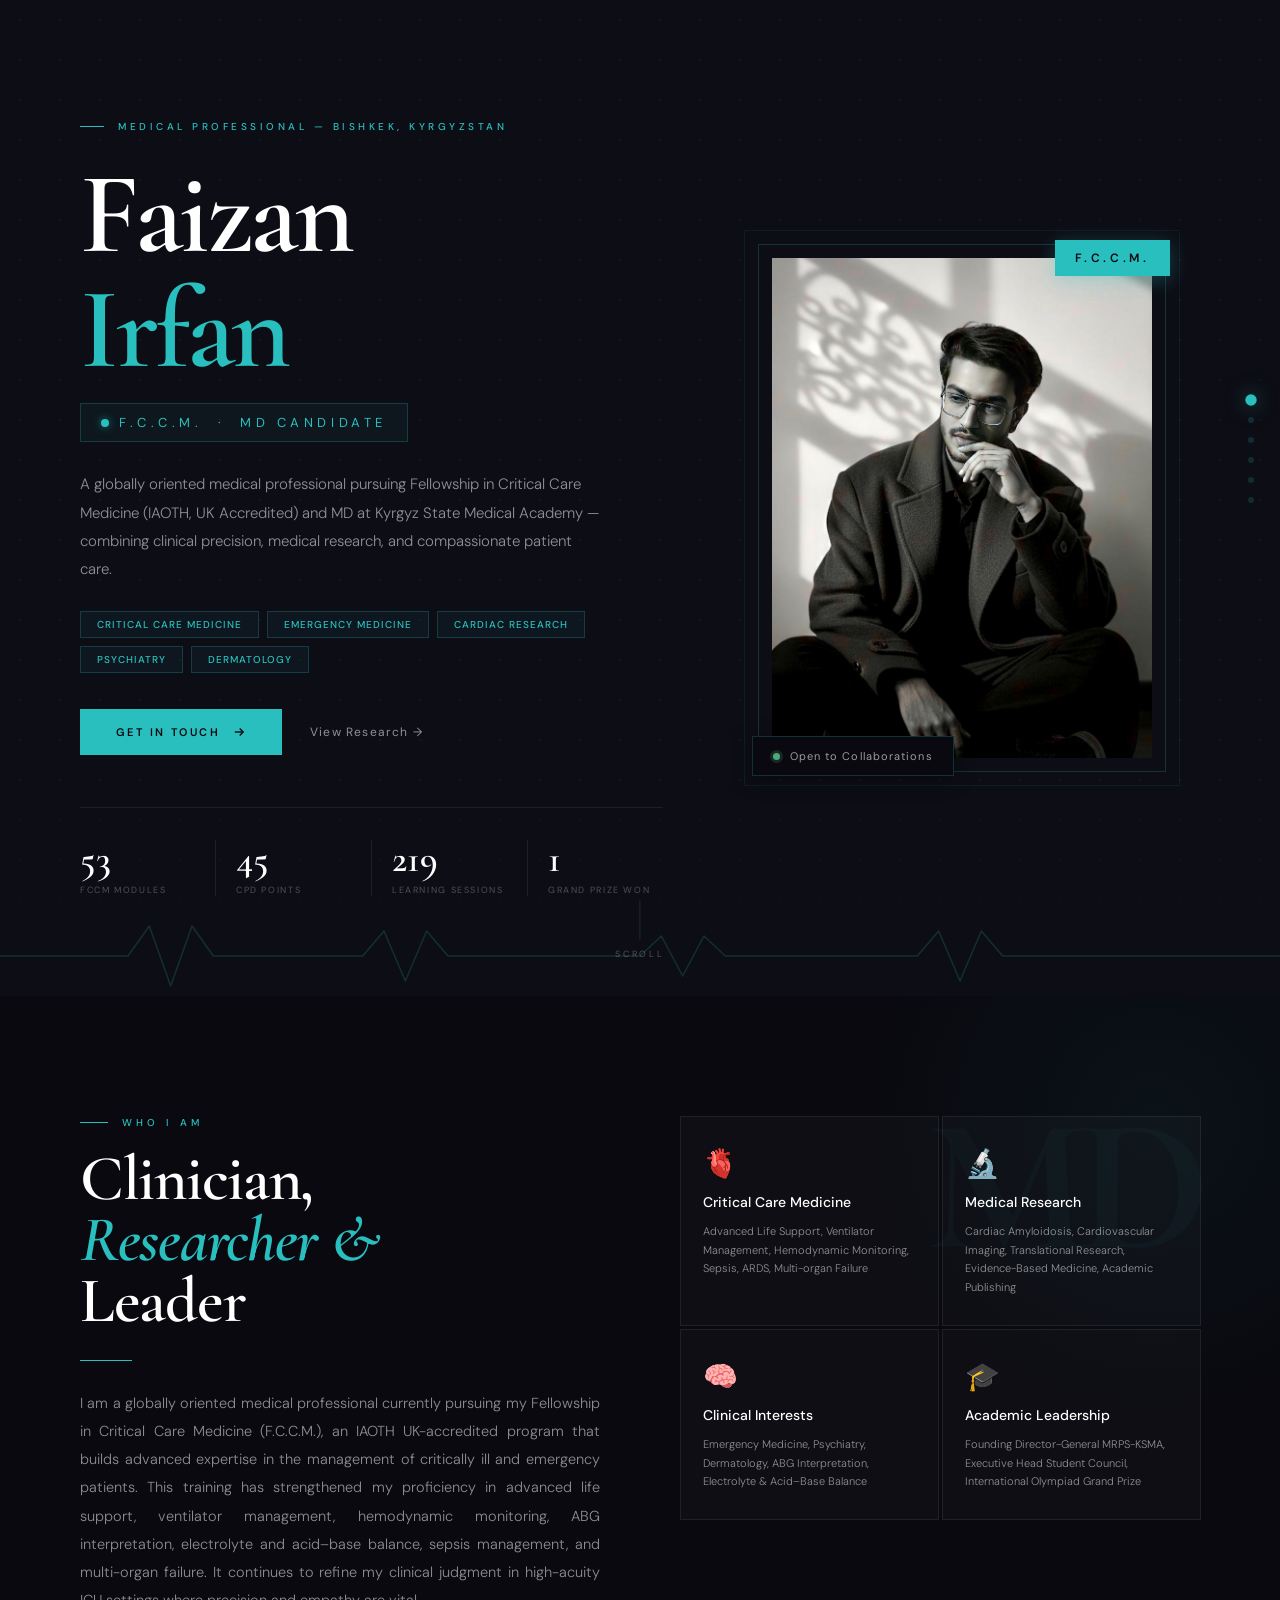
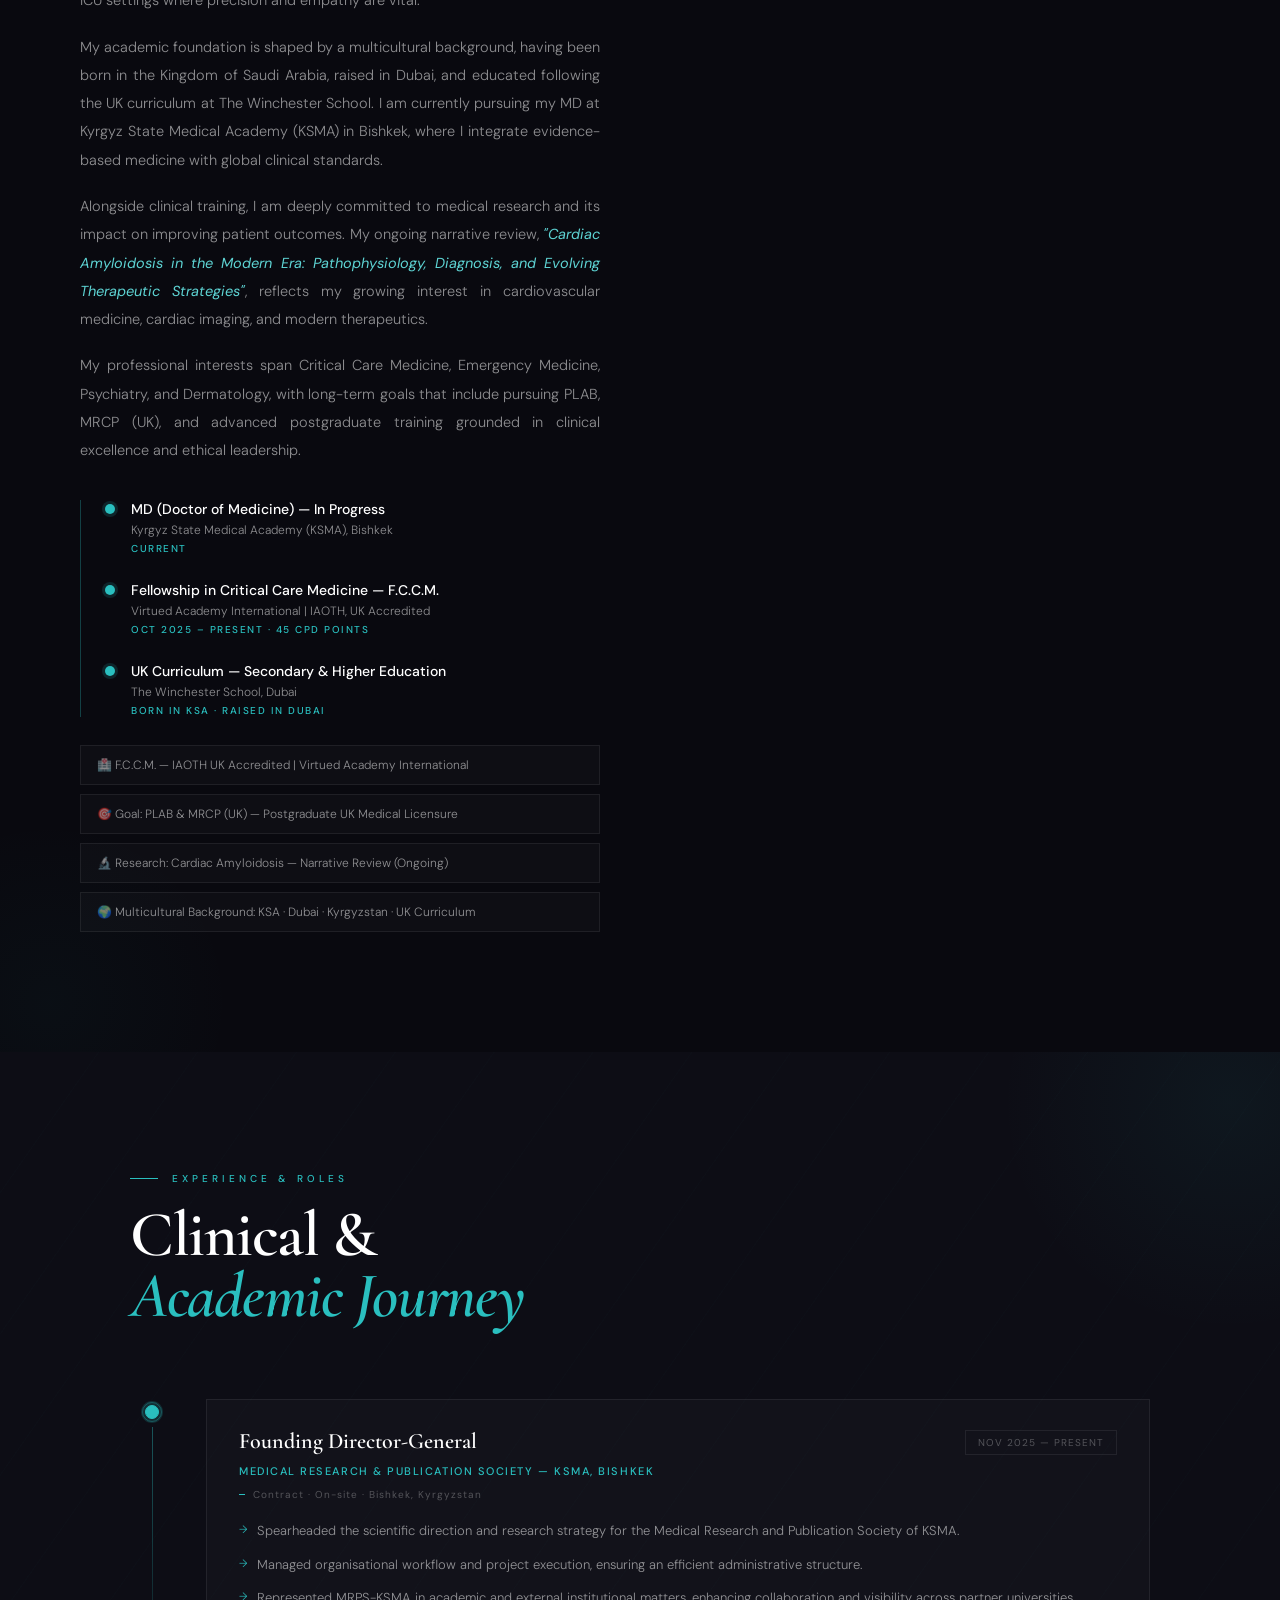
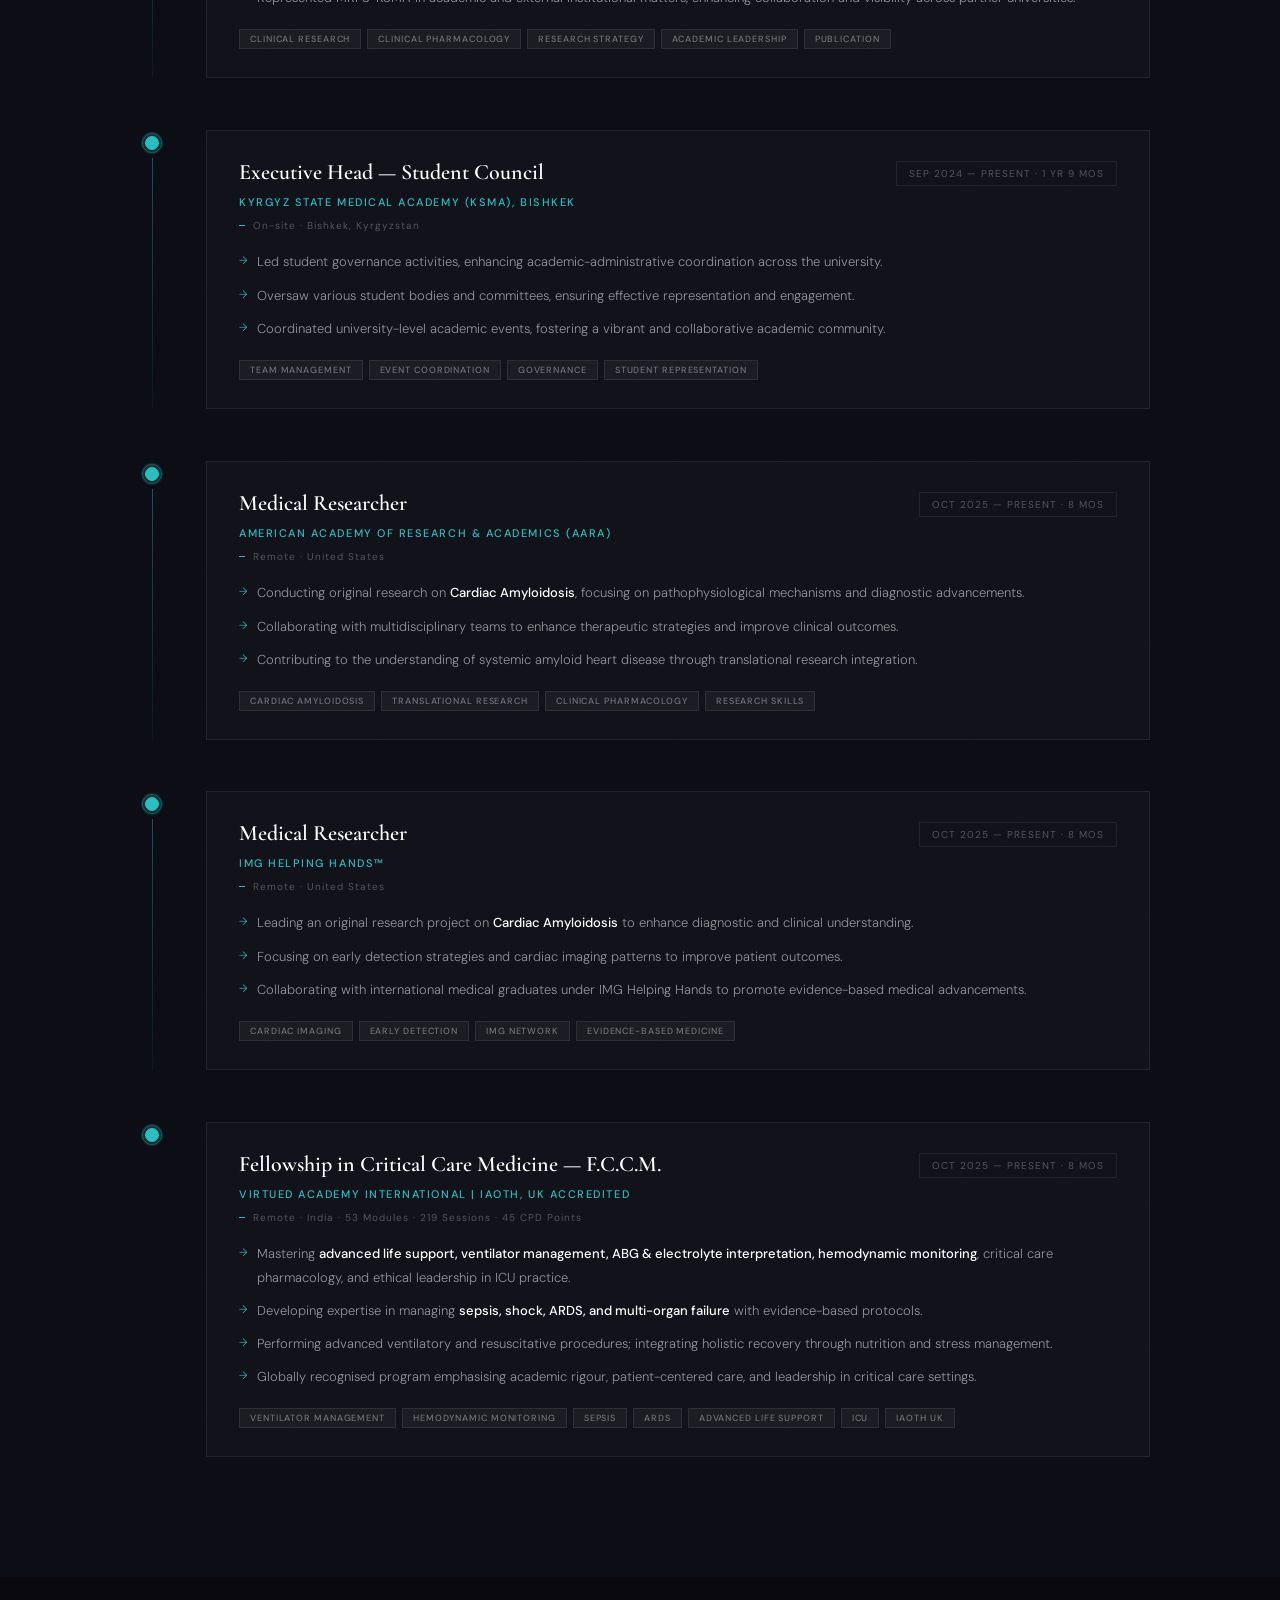
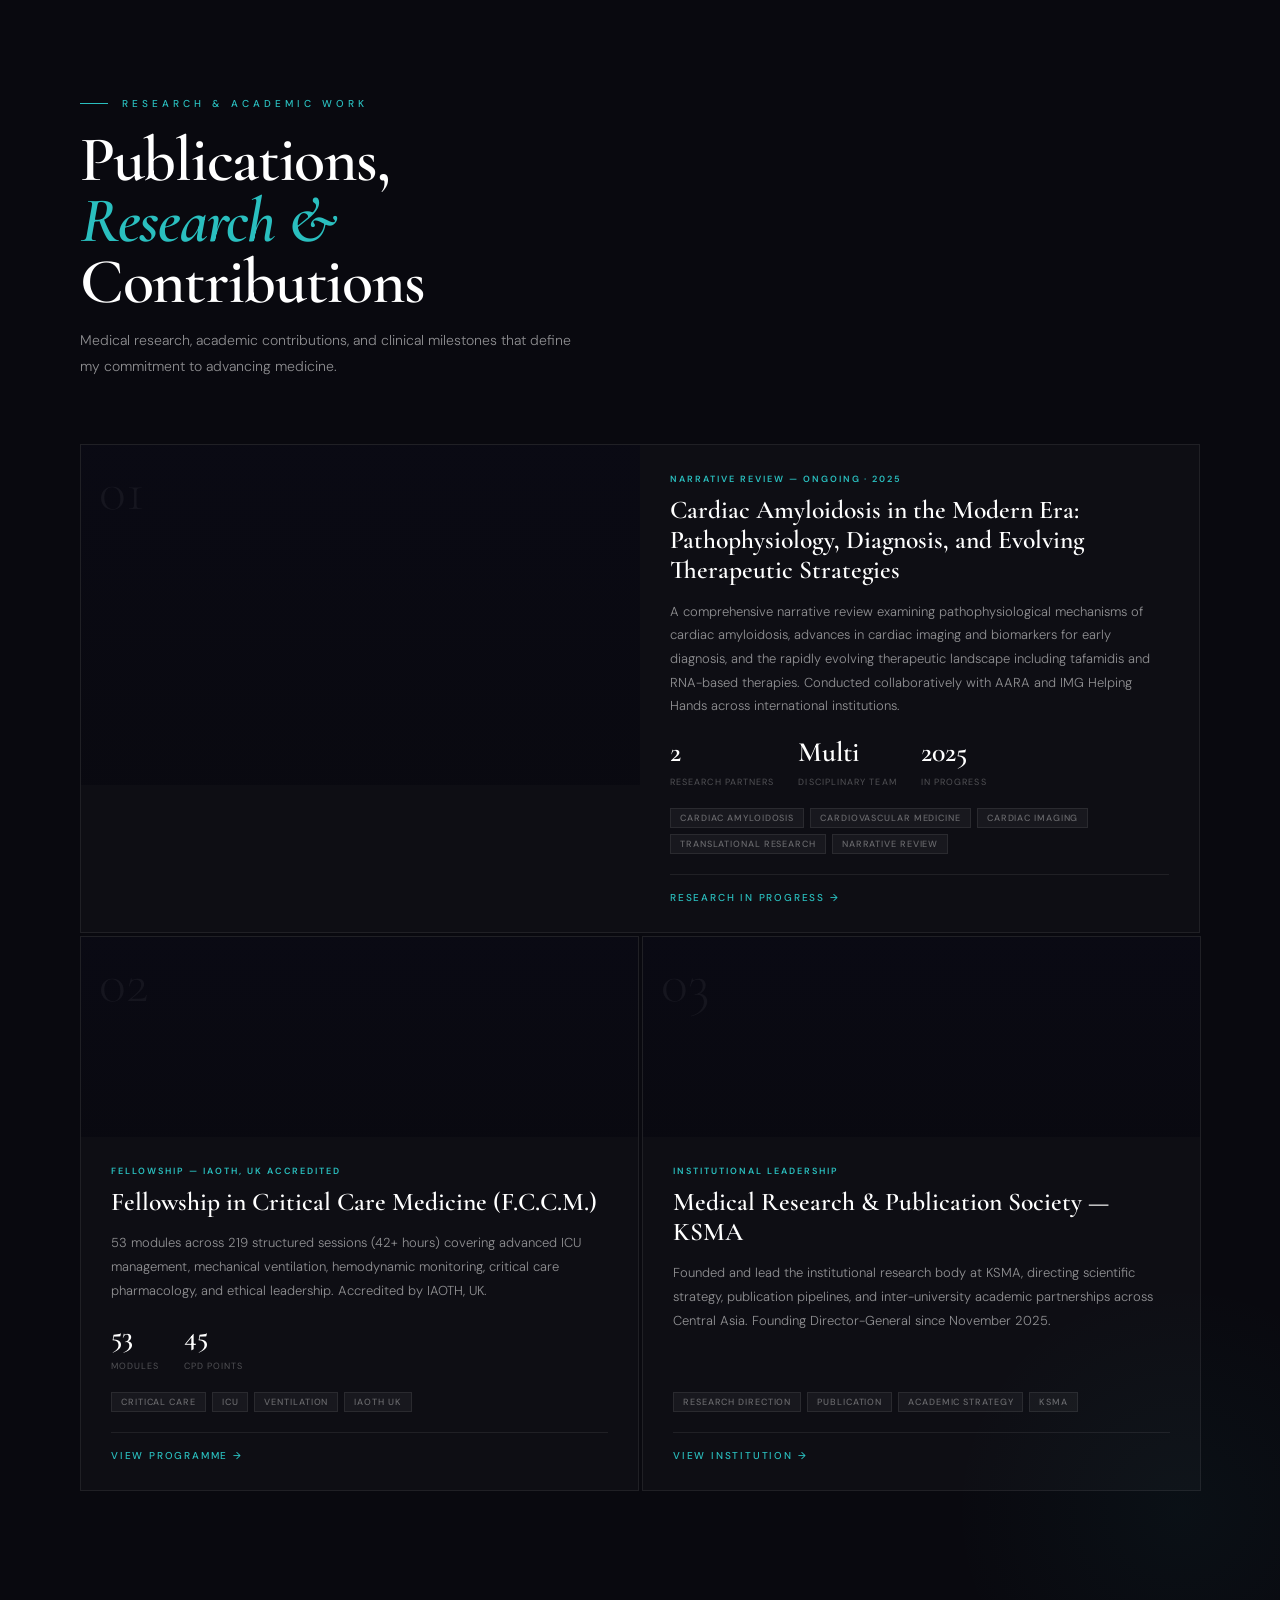
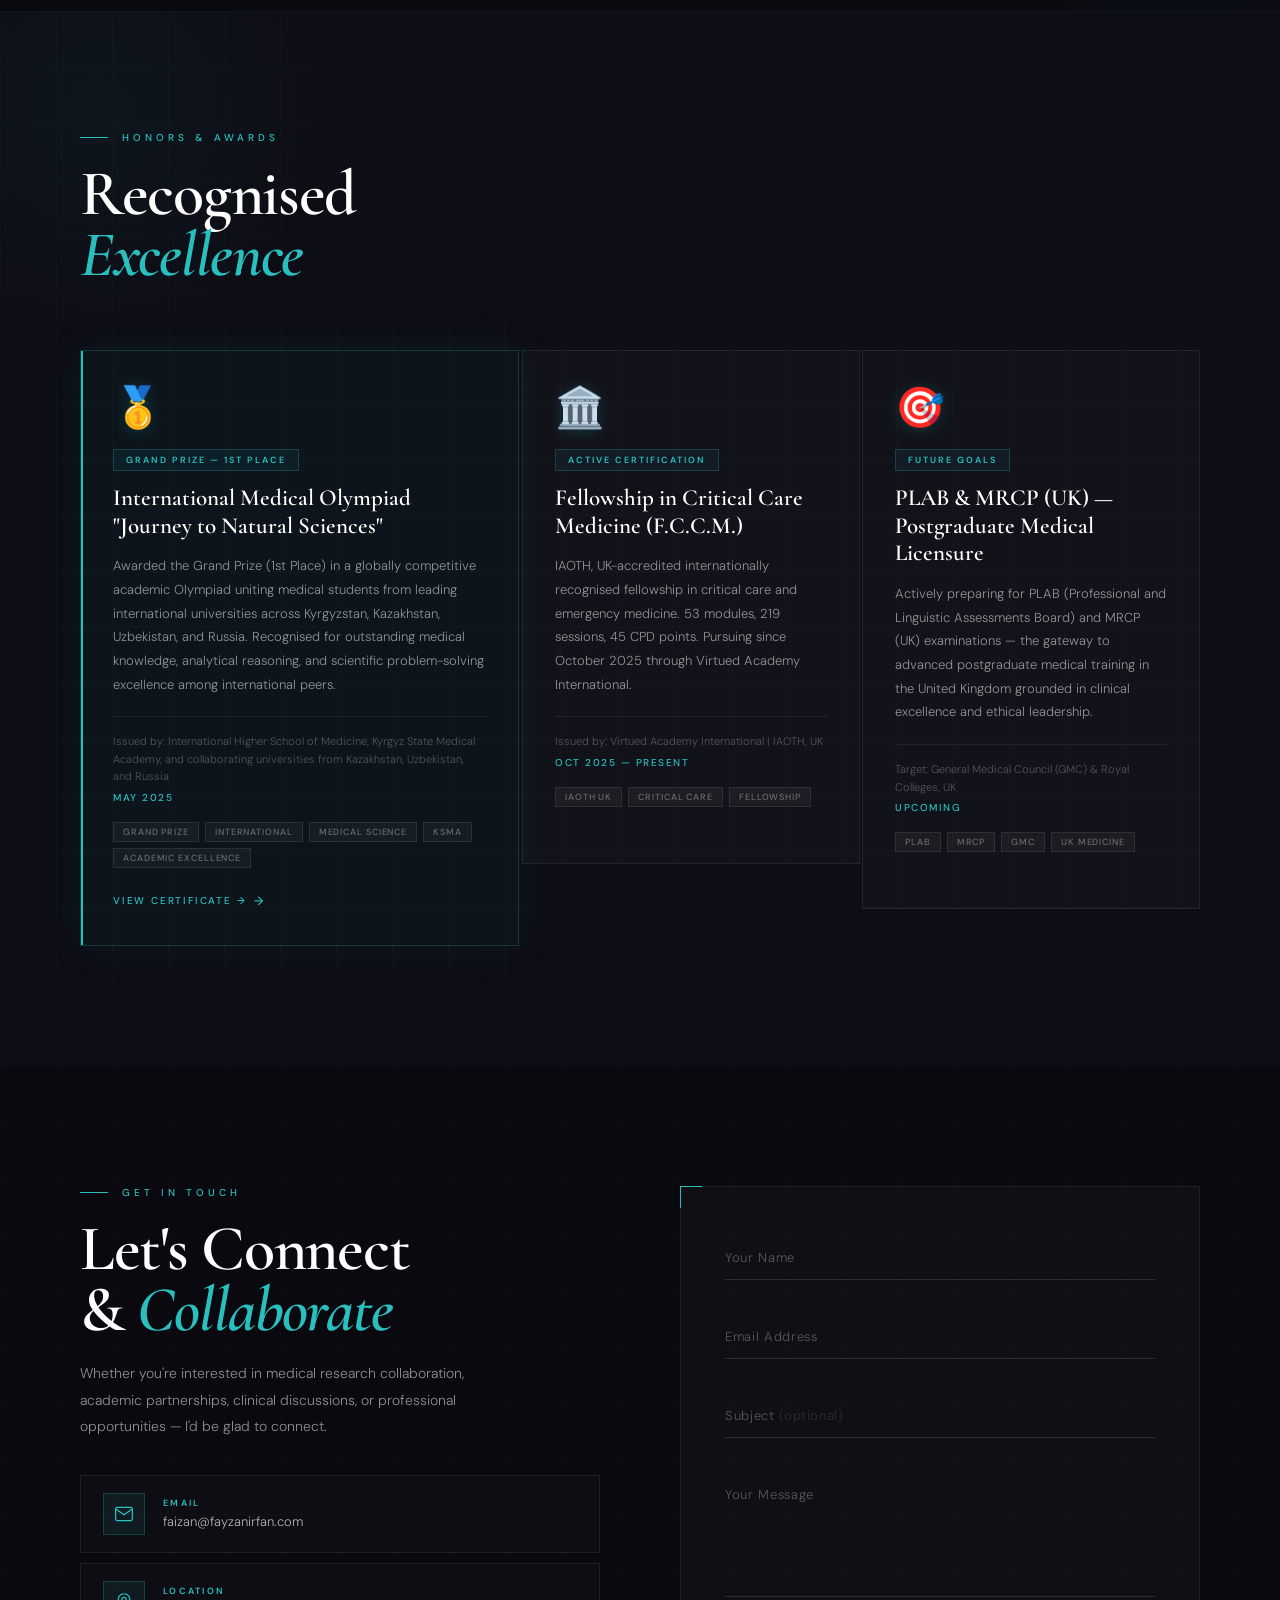
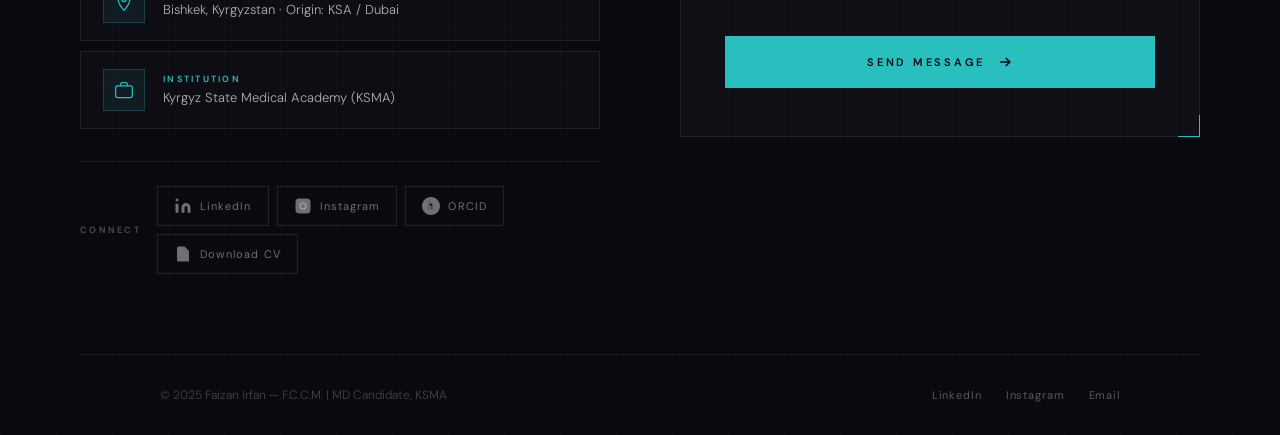
==== index.html @ 33edd60b "gg" ====
<!DOCTYPE html>
<html lang="en">
<head>
  <meta charset="UTF-8"/>
  <meta name="viewport" content="width=device-width, initial-scale=1.0"/>
  <title>Dr. Faizan Irfan — F.C.C.M. | Medical Professional</title>
  <link href="https://fonts.googleapis.com/css2?family=Cormorant+Garamond:ital,wght@0,300;0,400;0,600;0,700;1,300;1,400;1,600&family=DM+Sans:wght@200;300;400;500;600&display=swap" rel="stylesheet"/>
  <link rel="stylesheet" href="style.css"/>
</head>
<body>

  <div class="scroll-progress" id="scrollProgress"></div>

  <nav class="side-nav" id="sideNav">
    <a class="side-nav__dot active" data-section="hero"       href="#hero"       title="Home"></a>
    <a class="side-nav__dot"       data-section="about"      href="#about"      title="About"></a>
    <a class="side-nav__dot"       data-section="experience" href="#experience" title="Experience"></a>
    <a class="side-nav__dot"       data-section="research"   href="#research"   title="Research"></a>
    <a class="side-nav__dot"       data-section="honors"     href="#honors"     title="Honors"></a>
    <a class="side-nav__dot"       data-section="contact"    href="#contact"    title="Contact"></a>
  </nav>

  <!-- ══════════════════════ HERO ══════════════════════ -->
  <section class="hero" id="hero">
    <div class="hero__pattern"></div>
    <div class="hero__vignette"></div>

    <div class="hero__ecg" aria-hidden="true">
      <svg viewBox="0 0 1200 80" preserveAspectRatio="none" xmlns="http://www.w3.org/2000/svg">
        <polyline points="0,40 80,40 120,40 140,10 160,70 180,10 200,40 220,40 300,40 340,40 360,15 380,65 400,15 420,40 440,40 560,40 600,40 620,20 640,60 660,20 680,40 700,40 820,40 860,40 880,15 900,65 920,15 940,40 960,40 1200,40"
          fill="none" stroke="currentColor" stroke-width="1.5" stroke-linecap="round" stroke-linejoin="round"/>
      </svg>
    </div>

    <div class="hero__content">
      <div class="hero__left">
        <div class="hero__eyebrow">
          <span class="hero__eyebrow-line"></span>
          MEDICAL PROFESSIONAL — BISHKEK, KYRGYZSTAN
        </div>
        <h1 class="hero__name">
          <span class="hero__name-line"><span>Faizan</span></span>
          <span class="hero__name-line hero__name-line--accent"><span>Irfan</span></span>
        </h1>
        <div class="hero__credential">F.C.C.M. &nbsp;·&nbsp; MD Candidate</div>
        <p class="hero__tagline">
          A globally oriented medical professional pursuing Fellowship in Critical Care Medicine (IAOTH, UK Accredited) and MD at Kyrgyz State Medical Academy — combining clinical precision, medical research, and compassionate patient care.
        </p>
        <div class="hero__pills">
          <span class="hero__pill">Critical Care Medicine</span>
          <span class="hero__pill">Emergency Medicine</span>
          <span class="hero__pill">Cardiac Research</span>
          <span class="hero__pill">Psychiatry</span>
          <span class="hero__pill">Dermatology</span>
        </div>
        <div class="hero__cta-row">
          <a href="#contact" class="hero__cta-btn">
            Get in Touch
            <svg viewBox="0 0 20 20" fill="none" stroke="currentColor" stroke-width="2" width="14" height="14"><line x1="4" y1="10" x2="16" y2="10"/><polyline points="11 5 16 10 11 15"/></svg>
          </a>
          <a href="#research" class="hero__cta-ghost">View Research →</a>
        </div>
        <div class="hero__stats-row">
          <div class="hero__stat">
            <span class="hero__stat-n" data-target="53">0</span>
            <span class="hero__stat-l">FCCM Modules</span>
          </div>
          <div class="hero__stat">
            <span class="hero__stat-n" data-target="45">0</span>
            <span class="hero__stat-l">CPD Points</span>
          </div>
          <div class="hero__stat">
            <span class="hero__stat-n" data-target="219">0</span>
            <span class="hero__stat-l">Learning Sessions</span>
          </div>
          <div class="hero__stat">
            <span class="hero__stat-n" data-target="1">0</span>
            <span class="hero__stat-l">Grand Prize Won</span>
          </div>
        </div>
      </div>

      <div class="hero__right">
        <div class="hero__photo-frame">
          <div class="hero__photo-ring hero__photo-ring--1"></div>
          <div class="hero__photo-ring hero__photo-ring--2"></div>
          <div class="hero__photo-wrap">
            <img class="hero__photo" src="hero.jpeg" alt="Dr. Faizan Irfan"
              onerror="this.style.display='none'; document.querySelector('.hero__photo-initials').style.display='flex';"/>
            <div class="hero__photo-initials" style="display:none">FI</div>
          </div>
          <div class="hero__badge">
            <div class="hero__badge-dot"></div>
            <span>Open to Collaborations</span>
          </div>
          <div class="hero__frame-cert">F.C.C.M.</div>
        </div>
      </div>
    </div>

    <div class="hero__scroll">
      <div class="hero__scroll-line"></div>
      <span>SCROLL</span>
    </div>
  </section>

  <!-- ══════════════════════ ABOUT ══════════════════════ -->
  <section class="about" id="about">
    <div class="about__inner">
      <div class="about__left reveal">
        <div class="section-eyebrow"><span class="eyebrow-line"></span>WHO I AM</div>
        <h2 class="section-heading">Clinician,<br/><em>Researcher &amp;</em><br/>Leader</h2>
        <div class="about__divider"></div>
        <p class="about__body">
          I am a globally oriented medical professional currently pursuing my Fellowship in Critical Care Medicine (F.C.C.M.), an IAOTH UK-accredited program that builds advanced expertise in the management of critically ill and emergency patients. This training has strengthened my proficiency in advanced life support, ventilator management, hemodynamic monitoring, ABG interpretation, electrolyte and acid–base balance, sepsis management, and multi-organ failure. It continues to refine my clinical judgment in high-acuity ICU settings where precision and empathy are vital.
        </p>
        <p class="about__body">
          My academic foundation is shaped by a multicultural background, having been born in the Kingdom of Saudi Arabia, raised in Dubai, and educated following the UK curriculum at The Winchester School. I am currently pursuing my MD at Kyrgyz State Medical Academy (KSMA) in Bishkek, where I integrate evidence-based medicine with global clinical standards.
        </p>
        <p class="about__body">
          Alongside clinical training, I am deeply committed to medical research and its impact on improving patient outcomes. My ongoing narrative review, <em>"Cardiac Amyloidosis in the Modern Era: Pathophysiology, Diagnosis, and Evolving Therapeutic Strategies"</em>, reflects my growing interest in cardiovascular medicine, cardiac imaging, and modern therapeutics.
        </p>
        <p class="about__body">
          My professional interests span Critical Care Medicine, Emergency Medicine, Psychiatry, and Dermatology, with long-term goals that include pursuing PLAB, MRCP (UK), and advanced postgraduate training grounded in clinical excellence and ethical leadership.
        </p>

        <div class="about__edu">
          <div class="about__edu-item reveal">
            <div class="about__edu-dot"></div>
            <div>
              <span class="about__edu-degree">MD (Doctor of Medicine) — In Progress</span>
              <span class="about__edu-uni">Kyrgyz State Medical Academy (KSMA), Bishkek</span>
              <span class="about__edu-year">Current</span>
            </div>
          </div>
          <div class="about__edu-item reveal">
            <div class="about__edu-dot"></div>
            <div>
              <span class="about__edu-degree">Fellowship in Critical Care Medicine — F.C.C.M.</span>
              <span class="about__edu-uni">Virtued Academy International | IAOTH, UK Accredited</span>
              <span class="about__edu-year">Oct 2025 – Present · 45 CPD Points</span>
            </div>
          </div>
          <div class="about__edu-item reveal">
            <div class="about__edu-dot"></div>
            <div>
              <span class="about__edu-degree">UK Curriculum — Secondary &amp; Higher Education</span>
              <span class="about__edu-uni">The Winchester School, Dubai</span>
              <span class="about__edu-year">Born in KSA · Raised in Dubai</span>
            </div>
          </div>
        </div>

        <div class="about__certs reveal">
          <div class="about__cert">🏥 F.C.C.M. — IAOTH UK Accredited | Virtued Academy International</div>
          <div class="about__cert">🎯 Goal: PLAB &amp; MRCP (UK) — Postgraduate UK Medical Licensure</div>
          <div class="about__cert">🔬 Research: Cardiac Amyloidosis — Narrative Review (Ongoing)</div>
          <div class="about__cert">🌍 Multicultural Background: KSA · Dubai · Kyrgyzstan · UK Curriculum</div>
        </div>
      </div>

      <div class="about__right reveal reveal--right">
        <div class="about__big-num">MD</div>
        <div class="about__cards">
          <div class="about__card">
            <span class="about__card-icon">🫀</span>
            <span class="about__card-title">Critical Care Medicine</span>
            <span class="about__card-desc">Advanced Life Support, Ventilator Management, Hemodynamic Monitoring, Sepsis, ARDS, Multi-organ Failure</span>
          </div>
          <div class="about__card">
            <span class="about__card-icon">🔬</span>
            <span class="about__card-title">Medical Research</span>
            <span class="about__card-desc">Cardiac Amyloidosis, Cardiovascular Imaging, Translational Research, Evidence-Based Medicine, Academic Publishing</span>
          </div>
          <div class="about__card">
            <span class="about__card-icon">🧠</span>
            <span class="about__card-title">Clinical Interests</span>
            <span class="about__card-desc">Emergency Medicine, Psychiatry, Dermatology, ABG Interpretation, Electrolyte &amp; Acid–Base Balance</span>
          </div>
          <div class="about__card">
            <span class="about__card-icon">🎓</span>
            <span class="about__card-title">Academic Leadership</span>
            <span class="about__card-desc">Founding Director-General MRPS-KSMA, Executive Head Student Council, International Olympiad Grand Prize</span>
          </div>
        </div>
      </div>
    </div>
  </section>

  <!-- ══════════════════════ EXPERIENCE ══════════════════════ -->
  <section class="experience" id="experience">
    <div class="experience__inner">
      <div class="experience__header reveal">
        <div class="section-eyebrow"><span class="eyebrow-line"></span>EXPERIENCE &amp; ROLES</div>
        <h2 class="section-heading">Clinical &amp;<br/><em>Academic Journey</em></h2>
      </div>

      <div class="timeline">

        <div class="timeline__item reveal">
          <div class="timeline__left">
            <div class="timeline__dot timeline__dot--current"></div>
            <div class="timeline__line"></div>
          </div>
          <div class="timeline__body">
            <div class="timeline__header">
              <div>
                <h3 class="timeline__role">Founding Director-General</h3>
                <span class="timeline__company">Medical Research &amp; Publication Society — KSMA, Bishkek</span>
              </div>
              <span class="timeline__period">Nov 2025 — Present</span>
            </div>
            <div class="timeline__type">Contract · On-site · Bishkek, Kyrgyzstan</div>
            <ul class="timeline__bullets">
              <li>Spearheaded the scientific direction and research strategy for the Medical Research and Publication Society of KSMA.</li>
              <li>Managed organisational workflow and project execution, ensuring an efficient administrative structure.</li>
              <li>Represented MRPS-KSMA in academic and external institutional matters, enhancing collaboration and visibility across partner universities.</li>
            </ul>
            <div class="timeline__tags">
              <span>Clinical Research</span><span>Clinical Pharmacology</span><span>Research Strategy</span><span>Academic Leadership</span><span>Publication</span>
            </div>
          </div>
        </div>

        <div class="timeline__item reveal">
          <div class="timeline__left">
            <div class="timeline__dot timeline__dot--current"></div>
            <div class="timeline__line"></div>
          </div>
          <div class="timeline__body">
            <div class="timeline__header">
              <div>
                <h3 class="timeline__role">Executive Head — Student Council</h3>
                <span class="timeline__company">Kyrgyz State Medical Academy (KSMA), Bishkek</span>
              </div>
              <span class="timeline__period">Sep 2024 — Present · 1 yr 9 mos</span>
            </div>
            <div class="timeline__type">On-site · Bishkek, Kyrgyzstan</div>
            <ul class="timeline__bullets">
              <li>Led student governance activities, enhancing academic-administrative coordination across the university.</li>
              <li>Oversaw various student bodies and committees, ensuring effective representation and engagement.</li>
              <li>Coordinated university-level academic events, fostering a vibrant and collaborative academic community.</li>
            </ul>
            <div class="timeline__tags">
              <span>Team Management</span><span>Event Coordination</span><span>Governance</span><span>Student Representation</span>
            </div>
          </div>
        </div>

        <div class="timeline__item reveal">
          <div class="timeline__left">
            <div class="timeline__dot timeline__dot--current"></div>
            <div class="timeline__line"></div>
          </div>
          <div class="timeline__body">
            <div class="timeline__header">
              <div>
                <h3 class="timeline__role">Medical Researcher</h3>
                <span class="timeline__company">American Academy of Research &amp; Academics (AARA)</span>
              </div>
              <span class="timeline__period">Oct 2025 — Present · 8 mos</span>
            </div>
            <div class="timeline__type">Remote · United States</div>
            <ul class="timeline__bullets">
              <li>Conducting original research on <strong>Cardiac Amyloidosis</strong>, focusing on pathophysiological mechanisms and diagnostic advancements.</li>
              <li>Collaborating with multidisciplinary teams to enhance therapeutic strategies and improve clinical outcomes.</li>
              <li>Contributing to the understanding of systemic amyloid heart disease through translational research integration.</li>
            </ul>
            <div class="timeline__tags">
              <span>Cardiac Amyloidosis</span><span>Translational Research</span><span>Clinical Pharmacology</span><span>Research Skills</span>
            </div>
          </div>
        </div>

        <div class="timeline__item reveal">
          <div class="timeline__left">
            <div class="timeline__dot timeline__dot--current"></div>
            <div class="timeline__line"></div>
          </div>
          <div class="timeline__body">
            <div class="timeline__header">
              <div>
                <h3 class="timeline__role">Medical Researcher</h3>
                <span class="timeline__company">IMG Helping Hands™</span>
              </div>
              <span class="timeline__period">Oct 2025 — Present · 8 mos</span>
            </div>
            <div class="timeline__type">Remote · United States</div>
            <ul class="timeline__bullets">
              <li>Leading an original research project on <strong>Cardiac Amyloidosis</strong> to enhance diagnostic and clinical understanding.</li>
              <li>Focusing on early detection strategies and cardiac imaging patterns to improve patient outcomes.</li>
              <li>Collaborating with international medical graduates under IMG Helping Hands to promote evidence-based medical advancements.</li>
            </ul>
            <div class="timeline__tags">
              <span>Cardiac Imaging</span><span>Early Detection</span><span>IMG Network</span><span>Evidence-Based Medicine</span>
            </div>
          </div>
        </div>

        <div class="timeline__item reveal">
          <div class="timeline__left">
            <div class="timeline__dot timeline__dot--current"></div>
          </div>
          <div class="timeline__body">
            <div class="timeline__header">
              <div>
                <h3 class="timeline__role">Fellowship in Critical Care Medicine — F.C.C.M.</h3>
                <span class="timeline__company">Virtued Academy International | IAOTH, UK Accredited</span>
              </div>
              <span class="timeline__period">Oct 2025 — Present · 8 mos</span>
            </div>
            <div class="timeline__type">Remote · India · 53 Modules · 219 Sessions · 45 CPD Points</div>
            <ul class="timeline__bullets">
              <li>Mastering <strong>advanced life support, ventilator management, ABG &amp; electrolyte interpretation, hemodynamic monitoring</strong>, critical care pharmacology, and ethical leadership in ICU practice.</li>
              <li>Developing expertise in managing <strong>sepsis, shock, ARDS, and multi-organ failure</strong> with evidence-based protocols.</li>
              <li>Performing advanced ventilatory and resuscitative procedures; integrating holistic recovery through nutrition and stress management.</li>
              <li>Globally recognised program emphasising academic rigour, patient-centered care, and leadership in critical care settings.</li>
            </ul>
            <div class="timeline__tags">
              <span>Ventilator Management</span><span>Hemodynamic Monitoring</span><span>Sepsis</span><span>ARDS</span><span>Advanced Life Support</span><span>ICU</span><span>IAOTH UK</span>
            </div>
          </div>
        </div>

      </div>
    </div>
  </section>

  <!-- ══════════════════════ RESEARCH ══════════════════════ -->
  <section class="portfolio" id="research">
    <div class="portfolio__inner">
      <div class="portfolio__header reveal">
        <div class="section-eyebrow"><span class="eyebrow-line"></span>RESEARCH &amp; ACADEMIC WORK</div>
        <h2 class="section-heading">Publications,<br/><em>Research &amp;</em><br/>Contributions</h2>
        <p class="portfolio__sub">Medical research, academic contributions, and clinical milestones that define my commitment to advancing medicine.</p>
      </div>

      <div class="portfolio__grid">

        <div class="port-card port-card--wide reveal">
          <div class="port-card__num">01</div>
          <div class="port-card__img" style="background-image:url('https://images.unsplash.com/photo-1631049307264-da0ec9d70304?w=800&auto=format&fit=crop')">
            <div class="port-card__img-overlay"></div>
          </div>
          <div class="port-card__body">
            <span class="port-card__domain">Narrative Review — Ongoing · 2025</span>
            <h3 class="port-card__title">Cardiac Amyloidosis in the Modern Era: Pathophysiology, Diagnosis, and Evolving Therapeutic Strategies</h3>
            <p class="port-card__desc">A comprehensive narrative review examining pathophysiological mechanisms of cardiac amyloidosis, advances in cardiac imaging and biomarkers for early diagnosis, and the rapidly evolving therapeutic landscape including tafamidis and RNA-based therapies. Conducted collaboratively with AARA and IMG Helping Hands across international institutions.</p>
            <div class="port-card__metrics">
              <div><span class="port-card__metric-val">2</span><span class="port-card__metric-lbl">Research Partners</span></div>
              <div><span class="port-card__metric-val">Multi</span><span class="port-card__metric-lbl">Disciplinary Team</span></div>
              <div><span class="port-card__metric-val">2025</span><span class="port-card__metric-lbl">In Progress</span></div>
            </div>
            <div class="port-card__tags"><span>Cardiac Amyloidosis</span><span>Cardiovascular Medicine</span><span>Cardiac Imaging</span><span>Translational Research</span><span>Narrative Review</span></div>
            <a href="#" class="port-card__link">Research in Progress →</a>
          </div>
        </div>

        <div class="port-card reveal" style="transition-delay:.08s">
          <div class="port-card__num">02</div>
          <div class="port-card__img port-card__img--short" style="background-image:url('https://images.unsplash.com/photo-1519494026892-80bbd2d6fd0d?w=600&auto=format&fit=crop')">
            <div class="port-card__img-overlay"></div>
          </div>
          <div class="port-card__body">
            <span class="port-card__domain">Fellowship — IAOTH, UK Accredited</span>
            <h3 class="port-card__title">Fellowship in Critical Care Medicine (F.C.C.M.)</h3>
            <p class="port-card__desc">53 modules across 219 structured sessions (42+ hours) covering advanced ICU management, mechanical ventilation, hemodynamic monitoring, critical care pharmacology, and ethical leadership. Accredited by IAOTH, UK.</p>
            <div class="port-card__metrics">
              <div><span class="port-card__metric-val">53</span><span class="port-card__metric-lbl">Modules</span></div>
              <div><span class="port-card__metric-val">45</span><span class="port-card__metric-lbl">CPD Points</span></div>
            </div>
            <div class="port-card__tags"><span>Critical Care</span><span>ICU</span><span>Ventilation</span><span>IAOTH UK</span></div>
            <a href="https://www.linkedin.com/company/71099373/" target="_blank" class="port-card__link">View Programme →</a>
          </div>
        </div>

        <div class="port-card reveal" style="transition-delay:.14s">
          <div class="port-card__num">03</div>
          <div class="port-card__img port-card__img--short" style="background-image:url('https://images.unsplash.com/photo-1576671081837-49000212a370?w=600&auto=format&fit=crop')">
            <div class="port-card__img-overlay"></div>
          </div>
          <div class="port-card__body">
            <span class="port-card__domain">Institutional Leadership</span>
            <h3 class="port-card__title">Medical Research &amp; Publication Society — KSMA</h3>
            <p class="port-card__desc">Founded and lead the institutional research body at KSMA, directing scientific strategy, publication pipelines, and inter-university academic partnerships across Central Asia. Founding Director-General since November 2025.</p>
            <div class="port-card__tags"><span>Research Direction</span><span>Publication</span><span>Academic Strategy</span><span>KSMA</span></div>
            <a href="https://www.linkedin.com/school/14623077/" target="_blank" class="port-card__link">View Institution →</a>
          </div>
        </div>

      </div>
    </div>
  </section>

  <!-- ══════════════════════ HONORS ══════════════════════ -->
  <section class="honors" id="honors">
    <div class="honors__inner">
      <div class="honors__header reveal">
        <div class="section-eyebrow"><span class="eyebrow-line"></span>HONORS &amp; AWARDS</div>
        <h2 class="section-heading">Recognised<br/><em>Excellence</em></h2>
      </div>

      <div class="honors__grid">

        <div class="honor-card honor-card--featured reveal">
          <div class="honor-card__medal">🥇</div>
          <div class="honor-card__body">
            <span class="honor-card__badge">Grand Prize — 1st Place</span>
            <h3 class="honor-card__title">International Medical Olympiad "Journey to Natural Sciences"</h3>
            <p class="honor-card__desc">
              Awarded the Grand Prize (1st Place) in a globally competitive academic Olympiad uniting medical students from leading international universities across Kyrgyzstan, Kazakhstan, Uzbekistan, and Russia. Recognised for outstanding medical knowledge, analytical reasoning, and scientific problem-solving excellence among international peers.
            </p>
            <div class="honor-card__meta">
              <span class="honor-card__issuer">Issued by: International Higher School of Medicine, Kyrgyz State Medical Academy, and collaborating universities from Kazakhstan, Uzbekistan, and Russia</span>
              <span class="honor-card__date">May 2025</span>
            </div>
            <div class="honor-card__tags">
              <span>Grand Prize</span><span>International</span><span>Medical Science</span><span>KSMA</span><span>Academic Excellence</span>
            </div>
            <a href="https://www.linkedin.com/in/dr-fayzan-irfan/overlay/Honor/1132842189/treasury/?profileId=ACoAAGFk55IBsqpBBGJmPgfTRhdTvlFW_hagGio" target="_blank" class="honor-card__link">View Certificate →</a>
          </div>
        </div>

        <div class="honor-card reveal" style="transition-delay:.1s">
          <div class="honor-card__medal">🏛️</div>
          <div class="honor-card__body">
            <span class="honor-card__badge">Active Certification</span>
            <h3 class="honor-card__title">Fellowship in Critical Care Medicine (F.C.C.M.)</h3>
            <p class="honor-card__desc">IAOTH, UK-accredited internationally recognised fellowship in critical care and emergency medicine. 53 modules, 219 sessions, 45 CPD points. Pursuing since October 2025 through Virtued Academy International.</p>
            <div class="honor-card__meta">
              <span class="honor-card__issuer">Issued by: Virtued Academy International | IAOTH, UK</span>
              <span class="honor-card__date">Oct 2025 — Present</span>
            </div>
            <div class="honor-card__tags"><span>IAOTH UK</span><span>Critical Care</span><span>Fellowship</span></div>
          </div>
        </div>

        <div class="honor-card reveal" style="transition-delay:.2s">
          <div class="honor-card__medal">🎯</div>
          <div class="honor-card__body">
            <span class="honor-card__badge">Future Goals</span>
            <h3 class="honor-card__title">PLAB &amp; MRCP (UK) — Postgraduate Medical Licensure</h3>
            <p class="honor-card__desc">Actively preparing for PLAB (Professional and Linguistic Assessments Board) and MRCP (UK) examinations — the gateway to advanced postgraduate medical training in the United Kingdom grounded in clinical excellence and ethical leadership.</p>
            <div class="honor-card__meta">
              <span class="honor-card__issuer">Target: General Medical Council (GMC) &amp; Royal Colleges, UK</span>
              <span class="honor-card__date">Upcoming</span>
            </div>
            <div class="honor-card__tags"><span>PLAB</span><span>MRCP</span><span>GMC</span><span>UK Medicine</span></div>
          </div>
        </div>

      </div>
    </div>
  </section>

  <!-- ══════════════════════ CONTACT ══════════════════════ -->
  <section class="contact" id="contact">
    <div class="contact__inner">

      <div class="contact__left reveal">
        <div class="section-eyebrow"><span class="eyebrow-line"></span>GET IN TOUCH</div>
        <h2 class="section-heading">Let's Connect<br/>&amp; <em>Collaborate</em></h2>
        <p class="contact__sub">Whether you're interested in medical research collaboration, academic partnerships, clinical discussions, or professional opportunities — I'd be glad to connect.</p>

        <div class="contact__cards">
          <a href="mailto:faizan@fayzanirfan.com" class="contact__card">
            <div class="contact__card-icon">
              <svg viewBox="0 0 24 24" fill="none" stroke="currentColor" stroke-width="1.5" width="20" height="20"><path d="M4 4h16c1.1 0 2 .9 2 2v12c0 1.1-.9 2-2 2H4c-1.1 0-2-.9-2-2V6c0-1.1.9-2 2-2z"/><polyline points="22,6 12,13 2,6"/></svg>
            </div>
            <div>
              <span class="contact__card-label">EMAIL</span>
              <span class="contact__card-val">faizan@fayzanirfan.com</span>
            </div>
          </a>
          <div class="contact__card">
            <div class="contact__card-icon">
              <svg viewBox="0 0 24 24" fill="none" stroke="currentColor" stroke-width="1.5" width="20" height="20"><path d="M12 2C8.13 2 5 5.13 5 9c0 5.25 7 13 7 13s7-7.75 7-13c0-3.87-3.13-7-7-7z"/><circle cx="12" cy="9" r="2.5"/></svg>
            </div>
            <div>
              <span class="contact__card-label">LOCATION</span>
              <span class="contact__card-val">Bishkek, Kyrgyzstan · Origin: KSA / Dubai</span>
            </div>
          </div>
          <div class="contact__card">
            <div class="contact__card-icon">
              <svg viewBox="0 0 24 24" fill="none" stroke="currentColor" stroke-width="1.5" width="20" height="20"><rect x="2" y="7" width="20" height="14" rx="2"/><path d="M16 7V5a2 2 0 00-2-2h-4a2 2 0 00-2 2v2"/></svg>
            </div>
            <div>
              <span class="contact__card-label">INSTITUTION</span>
              <span class="contact__card-val">Kyrgyz State Medical Academy (KSMA)</span>
            </div>
          </div>
        </div>

        <div class="contact__social">
          <span class="contact__social-label">CONNECT</span>
          <div class="contact__social-links">
            <a href="https://www.linkedin.com/in/dr-fayzan-irfan/" target="_blank" class="contact__social-btn" title="LinkedIn">
              <svg viewBox="0 0 24 24" fill="currentColor" width="18" height="18"><path d="M16 8a6 6 0 016 6v7h-4v-7a2 2 0 00-2-2 2 2 0 00-2 2v7h-4v-7a6 6 0 016-6zM2 9h4v12H2z"/><circle cx="4" cy="4" r="2"/></svg>
              LinkedIn
            </a>
            <a href="https://instagram.com/fayzanirfan" target="_blank" class="contact__social-btn" title="Instagram">
              <svg viewBox="0 0 24 24" fill="currentColor" width="18" height="18"><rect x="2" y="2" width="20" height="20" rx="5" ry="5"/><path d="M16 11.37A4 4 0 1112.63 8 4 4 0 0116 11.37z" fill="none" stroke="currentColor" stroke-width="1.5"/><line x1="17.5" y1="6.5" x2="17.51" y2="6.5" stroke="currentColor" stroke-width="1.5"/></svg>
              Instagram
            </a>
            <a href="https://orcid.org" target="_blank" class="contact__social-btn" title="ORCID">
              <svg viewBox="0 0 24 24" fill="currentColor" width="18" height="18"><path d="M12 0C5.372 0 0 5.372 0 12s5.372 12 12 12 12-5.372 12-12S18.628 0 12 0zm-1.93 7.2h-.96V5.76h.96v1.44zm0 9.6h-.96V8.64h.96v8.16zm3.6 0h-.96v-4.32c0-1.056-.384-1.584-1.152-1.584-.768 0-1.248.576-1.248 1.584v4.32h-.96V8.64h.96v.768c.384-.576.96-.864 1.728-.864 1.248 0 1.632.864 1.632 2.304v6.048z"/></svg>
              ORCID
            </a>
            <a href="Faizan_Irfan_CV.pdf" target="_blank" class="contact__social-btn" title="Download CV">
              <svg viewBox="0 0 24 24" fill="currentColor" width="18" height="18"><path d="M6 2h8l6 6v14H6a2 2 0 01-2-2V4a2 2 0 012-2zm8 7V3.5L19.5 9H14z"/></svg>
              Download CV
            </a>
          </div>
        </div>
      </div>

      <div class="contact__right reveal reveal--right">
        <form class="contact__form" id="contactForm" novalidate>
          <div class="cf__field">
            <input type="text" id="fc-name" placeholder=" " required/>
            <label for="fc-name">Your Name</label>
            <span class="cf__bar"></span>
            <span class="cf__error">Please enter your name</span>
          </div>
          <div class="cf__field">
            <input type="email" id="fc-email" placeholder=" " required/>
            <label for="fc-email">Email Address</label>
            <span class="cf__bar"></span>
            <span class="cf__error">Enter a valid email address</span>
          </div>
          <div class="cf__field">
            <input type="text" id="fc-subject" placeholder=" "/>
            <label for="fc-subject">Subject <span style="opacity:.4">(optional)</span></label>
            <span class="cf__bar"></span>
          </div>
          <div class="cf__field cf__field--textarea">
            <textarea id="fc-msg" rows="5" placeholder=" " required></textarea>
            <label for="fc-msg">Your Message</label>
            <span class="cf__bar"></span>
            <span class="cf__error">Please enter your message</span>
          </div>
          <button type="submit" class="cf__submit" id="fcSubmit">
            <span class="cf__submit-text">Send Message</span>
            <svg viewBox="0 0 20 20" fill="none" stroke="currentColor" stroke-width="2" width="16" height="16"><line x1="4" y1="10" x2="16" y2="10"/><polyline points="11 5 16 10 11 15"/></svg>
            <span class="cf__loader"></span>
          </button>
          <div class="cf__success" id="fcSuccess">
            <svg viewBox="0 0 24 24" fill="none" stroke="#4ea87a" stroke-width="2.5" width="28" height="28"><polyline points="20 6 9 17 4 12"/></svg>
            <span>Message sent! I'll be in touch shortly.</span>
          </div>
        </form>
      </div>

    </div>

    <div class="contact__footer">
      <span>© 2025 Faizan Irfan — F.C.C.M. | MD Candidate, KSMA</span>
      <div class="contact__footer-links">
        <a href="https://www.linkedin.com/in/dr-fayzan-irfan/" target="_blank" class="contact__footer-link">LinkedIn</a>
        <a href="https://instagram.com/fayzanirfan" target="_blank" class="contact__footer-link">Instagram</a>
        <a href="mailto:faizan@fayzanirfan.com" class="contact__footer-link">Email</a>
      </div>
    </div>
  </section>

  <script src="scripts.js"></script>
</body>
</html>
---- style.css ----
/* ════════════════════════════════════════════════════════
   DR. FAIZAN IRFAN — MEDICAL PORTFOLIO  |  style.css
   Theme  : Dark clinical, teal/cyan medical accents
   Fonts  : Cormorant Garamond (display) + DM Sans (body)
   Palette:
     --teal       #2ABFBF   primary accent
     --teal-d     #1d9e9e   hover/darker
     --teal-glow  rgba(42,191,191,0.10)
     --bg         #09090F   deepest background
     --bg2        #0D0D15   section alternate
     --bg3        #111120   card surface
   ════════════════════════════════════════════════════════ */

/* ── RESET & BASE ──────────────────────────────────────── */
*, *::before, *::after { margin: 0; padding: 0; box-sizing: border-box; }

:root {
  --teal:         #2ABFBF;
  --teal-d:       #1d9e9e;
  --teal-light:   #5ED4D4;
  --teal-glow:    rgba(42,191,191,0.10);
  --teal-border:  rgba(42,191,191,0.22);
  --teal-faint:   rgba(42,191,191,0.06);
  --white:        #ffffff;
  --bg:           #09090F;
  --bg2:          #0D0D15;
  --bg3:          #111120;
  --border:       rgba(255,255,255,0.07);
  --text-dim:     rgba(255,255,255,0.54);
  --text-faint:   rgba(255,255,255,0.28);
  --red-soft:     #e05c5c;
  --green-soft:   #4ea87a;
}

html { scroll-behavior: smooth; }

body {
  background: var(--bg);
  font-family: 'DM Sans', sans-serif;
  color: var(--white);
  overflow-x: hidden;
  -webkit-font-smoothing: antialiased;
}

/* ── SCROLL PROGRESS BAR ──────────────────────────────── */
.scroll-progress {
  position: fixed; top: 0; left: 0;
  height: 2px; width: 0%;
  background: linear-gradient(90deg, var(--teal-d), var(--teal-light));
  z-index: 9999;
  pointer-events: none;
  transition: width .08s linear;
  box-shadow: 0 0 8px rgba(42,191,191,0.5);
}

/* ── SIDE NAV DOTS ────────────────────────────────────── */
.side-nav {
  position: fixed;
  right: 26px; top: 50%;
  transform: translateY(-50%);
  z-index: 800;
  display: flex; flex-direction: column; gap: 14px;
}
.side-nav__dot {
  width: 6px; height: 6px; border-radius: 50%;
  background: rgba(42,191,191,0.18);
  display: block; text-decoration: none;
  position: relative;
  transition: background .3s, transform .3s, box-shadow .3s;
}
.side-nav__dot::after {
  content: attr(title);
  position: absolute; right: 18px; top: 50%;
  transform: translateY(-50%);
  font-size: 9px; font-weight: 500;
  letter-spacing: .18em; text-transform: uppercase;
  color: var(--teal); white-space: nowrap;
  opacity: 0; pointer-events: none;
  transition: opacity .2s;
  background: rgba(9,9,15,.85);
  padding: 3px 8px;
}
.side-nav__dot:hover::after { opacity: 1; }
.side-nav__dot.active {
  background: var(--teal);
  transform: scale(1.9);
  box-shadow: 0 0 10px rgba(42,191,191,0.5);
}
.side-nav__dot:hover { background: var(--teal); }

/* ── SHARED UTILITIES ─────────────────────────────────── */
.section-eyebrow {
  display: flex; align-items: center; gap: 14px;
  font-size: 10px; font-weight: 500;
  letter-spacing: .4em; color: var(--teal);
  text-transform: uppercase; margin-bottom: 20px;
}
.eyebrow-line {
  display: block; width: 28px; height: 1px;
  background: var(--teal); flex-shrink: 0;
}
.section-heading {
  font-family: 'Cormorant Garamond', serif;
  font-size: clamp(36px, 5vw, 66px);
  font-weight: 600; line-height: .95;
  color: var(--white); letter-spacing: -.02em;
}
.section-heading em { font-style: italic; color: var(--teal); }

/* ── REVEAL ANIMATIONS ────────────────────────────────── */
.reveal {
  opacity: 0;
  transform: translateY(48px);
  transition: opacity .95s ease, transform .95s cubic-bezier(.22,1,.36,1);
}
.reveal--right { transform: translateX(48px); }
.reveal.visible { opacity: 1; transform: translate(0,0); }

/* ════════════════════════════════════════════════════════
   HERO SECTION
   ════════════════════════════════════════════════════════ */
.hero {
  position: relative;
  min-height: 100vh;
  display: flex; flex-direction: column;
  justify-content: center;
  background: var(--bg2);
  overflow: hidden;
}

/* Grid dot pattern */
.hero__pattern {
  position: absolute; inset: 0; z-index: 0;
  pointer-events: none;
  background-image: radial-gradient(circle, rgba(42,191,191,0.07) 1px, transparent 1px);
  background-size: 40px 40px;
  animation: patternDrift 24s linear infinite;
}
@keyframes patternDrift {
  0%   { background-position: 0 0; }
  100% { background-position: 40px 40px; }
}

/* Bottom fade */
.hero__vignette {
  position: absolute; bottom: 0; left: 0; right: 0;
  height: 220px; z-index: 1; pointer-events: none;
  background: linear-gradient(to bottom, transparent, var(--bg2));
}

/* ECG Line — decorative bottom strip */
.hero__ecg {
  position: absolute; bottom: 0; left: 0; right: 0;
  height: 80px; z-index: 2; pointer-events: none;
  color: rgba(42,191,191,0.18);
  overflow: hidden;
}
.hero__ecg svg {
  width: 100%; height: 100%;
  animation: ecgScroll 8s linear infinite;
}
@keyframes ecgScroll {
  0%   { transform: translateX(0); }
  100% { transform: translateX(-50%); }
}

/* ── HERO CONTENT ── */
.hero__content {
  position: relative; z-index: 3;
  display: grid; grid-template-columns: 1.1fr 0.9fr;
  align-items: center; gap: 60px;
  padding: 120px 80px 100px;
  max-width: 1440px; margin: 0 auto; width: 100%;
}

/* Eyebrow */
.hero__eyebrow {
  display: flex; align-items: center; gap: 14px;
  font-size: 10px; font-weight: 500;
  letter-spacing: .35em; color: var(--teal);
  text-transform: uppercase; margin-bottom: 24px;
}
.hero__eyebrow-line {
  display: block; width: 24px; height: 1px;
  background: var(--teal); flex-shrink: 0;
}

/* Name */
.hero__name {
  font-family: 'Cormorant Garamond', serif;
  font-size: clamp(60px, 9vw, 118px);
  font-weight: 600; line-height: 1.0;
  letter-spacing: -.03em; margin-bottom: 16px;
}
.hero__name-line {
  display: block; overflow: hidden;
  padding-bottom: .1em; margin-bottom: -.1em;
}
.hero__name-line span {
  display: block;
  transform: translateY(110%);
  animation: slideUp .95s cubic-bezier(.22,1,.36,1) forwards;
}
.hero__name-line:nth-child(1) span { animation-delay: .12s; }
.hero__name-line:nth-child(2) span { animation-delay: .28s; }
.hero__name-line--accent span { color: var(--teal); }
@keyframes slideUp { to { transform: translateY(0); } }

/* Credential badge */
.hero__credential {
  display: inline-flex; align-items: center; gap: 10px;
  font-family: 'DM Sans', sans-serif;
  font-size: 13px; font-weight: 400; letter-spacing: .35em;
  color: var(--teal); text-transform: uppercase;
  margin-bottom: 28px;
  padding: 10px 20px;
  border: 1px solid var(--teal-border);
  background: var(--teal-faint);
  opacity: 0;
  animation: fadeIn .8s ease .65s forwards;
}
.hero__credential::before {
  content: '';
  display: inline-block; width: 8px; height: 8px; border-radius: 50%;
  background: var(--teal);
  box-shadow: 0 0 8px rgba(42,191,191,.6);
  animation: credPulse 2s ease-in-out infinite;
}
@keyframes credPulse {
  0%,100% { opacity: 1; } 50% { opacity: .4; }
}
@keyframes fadeIn { to { opacity: 1; } }

/* Tagline */
.hero__tagline {
  font-size: 15px; font-weight: 300; line-height: 1.88;
  color: var(--text-dim); max-width: 520px; margin-bottom: 28px;
}

/* Specialty pills */
.hero__pills {
  display: flex; flex-wrap: wrap; gap: 8px; margin-bottom: 36px;
}
.hero__pill {
  padding: 6px 16px;
  border: 1px solid var(--teal-border);
  background: var(--teal-faint);
  font-size: 10px; font-weight: 500;
  letter-spacing: .1em; color: var(--teal);
  text-transform: uppercase;
  transition: background .2s, border-color .2s, transform .2s;
  cursor: default;
}
.hero__pill:hover {
  background: rgba(42,191,191,.15);
  border-color: var(--teal);
  transform: translateY(-2px);
}

/* CTA row */
.hero__cta-row {
  display: flex; align-items: center; gap: 28px; margin-bottom: 52px;
}
.hero__cta-btn {
  display: inline-flex; align-items: center; gap: 12px;
  padding: 16px 36px;
  background: var(--teal); color: var(--bg);
  font-family: 'DM Sans', sans-serif;
  font-size: 11px; font-weight: 600; letter-spacing: .22em;
  text-transform: uppercase; text-decoration: none;
  transition: background .2s, gap .25s, box-shadow .2s;
}
.hero__cta-btn:hover {
  background: var(--teal-d); gap: 20px;
  box-shadow: 0 8px 28px rgba(42,191,191,.22);
}
.hero__cta-ghost {
  font-size: 12px; font-weight: 400;
  color: var(--text-dim); text-decoration: none;
  letter-spacing: .1em;
  transition: color .2s;
}
.hero__cta-ghost:hover { color: var(--teal); }

/* Stats row */
.hero__stats-row {
  display: flex; gap: 0;
  border-top: 1px solid var(--border);
  padding-top: 32px;
}
.hero__stat {
  flex: 1; padding-right: 20px; margin-right: 20px;
  border-right: 1px solid var(--border);
  display: flex; flex-direction: column; gap: 6px;
}
.hero__stat:last-child { border-right: none; padding-right: 0; margin-right: 0; }
.hero__stat-n {
  font-family: 'Cormorant Garamond', serif;
  font-size: 38px; font-weight: 600; color: var(--white); line-height: 1;
}
.hero__stat-l {
  font-size: 9px; font-weight: 400; letter-spacing: .18em;
  color: var(--text-faint); text-transform: uppercase;
}

/* ── PHOTO FRAME ── */
.hero__right {
  display: flex; align-items: center; justify-content: center;
  opacity: 0; transform: translateX(44px);
  animation: fadeSlideLeft .95s cubic-bezier(.22,1,.36,1) .5s forwards;
}
@keyframes fadeSlideLeft { to { opacity:1; transform:translateX(0); } }

.hero__photo-frame {
  position: relative; width: 380px; height: 500px;
}

/* Animated corner rings */
.hero__photo-ring {
  position: absolute; pointer-events: none;
}
.hero__photo-ring--1 {
  inset: -14px;
  border: 1px solid var(--teal-border);
  animation: ringPulse 5s ease-in-out infinite;
}
.hero__photo-ring--2 {
  inset: -28px;
  border: 1px solid rgba(42,191,191,.09);
  animation: ringPulse 5s ease-in-out infinite .7s;
}
@keyframes ringPulse { 0%,100%{opacity:.4} 50%{opacity:1} }

/* Photo wrapper */
.hero__photo-wrap {
  position: absolute; inset: 0; overflow: hidden;
  background: linear-gradient(160deg, #111120 0%, #07070e 100%);
}
.hero__photo {
  width: 100%; height: 100%;
  object-fit: cover; object-position: center top; display: block;
  transition: transform .6s ease;
}
.hero__photo-frame:hover .hero__photo { transform: scale(1.03); }
.hero__photo-initials {
  width: 100%; height: 100%;
  display: flex; align-items: center; justify-content: center;
  font-family: 'Cormorant Garamond', serif;
  font-size: 80px; font-weight: 600; color: var(--teal);
  letter-spacing: .1em;
}

/* Available badge */
.hero__badge {
  position: absolute; bottom: -18px; left: -20px;
  display: flex; align-items: center; gap: 10px;
  padding: 12px 20px;
  background: var(--bg); border: 1px solid var(--teal-border);
  font-size: 11px; font-weight: 400; letter-spacing: .1em;
  color: rgba(255,255,255,.6); z-index: 4;
  box-shadow: 0 4px 20px rgba(0,0,0,.4);
}
.hero__badge-dot {
  width: 7px; height: 7px; border-radius: 50%;
  background: var(--green-soft);
  box-shadow: 0 0 0 3px rgba(78,168,122,.2);
  animation: availPulse 2.5s ease-in-out infinite; flex-shrink: 0;
}
@keyframes availPulse {
  0%,100%{ box-shadow: 0 0 0 3px rgba(78,168,122,.2); }
  50%    { box-shadow: 0 0 0 8px rgba(78,168,122,.05); }
}

/* F.C.C.M. credential badge on frame */
.hero__frame-cert {
  position: absolute; top: -18px; right: -18px;
  padding: 10px 20px;
  background: var(--teal); color: var(--bg);
  font-family: 'DM Sans', sans-serif;
  font-size: 12px; font-weight: 600; letter-spacing: .3em;
  text-transform: uppercase; z-index: 4;
  box-shadow: 0 4px 20px rgba(42,191,191,.3);
}

/* Scroll indicator */
.hero__scroll {
  position: absolute; bottom: 36px; left: 50%;
  transform: translateX(-50%); z-index: 5;
  display: flex; flex-direction: column; align-items: center; gap: 8px;
  font-size: 9px; font-weight: 400; letter-spacing: .3em;
  color: var(--text-faint); text-transform: uppercase;
}
.hero__scroll-line {
  width: 1px; height: 40px;
  background: rgba(255,255,255,.1); position: relative; overflow: hidden;
}
.hero__scroll-line::after {
  content: ''; position: absolute;
  top: -100%; width: 100%; height: 100%;
  background: var(--teal);
  animation: scrollDrop 1.8s ease-in-out infinite;
}
@keyframes scrollDrop { 0%{top:-100%} 100%{top:100%} }

/* ════════════════════════════════════════════════════════
   ABOUT SECTION
   ════════════════════════════════════════════════════════ */
.about {
  padding: 120px 80px;
  background: var(--bg);
  position: relative; overflow: hidden;
}
.about::before {
  content: ''; position: absolute;
  top: -200px; right: -200px;
  width: 650px; height: 650px; border-radius: 50%;
  background: radial-gradient(circle, rgba(42,191,191,.05) 0%, transparent 65%);
  pointer-events: none;
}
.about::after {
  content: ''; position: absolute;
  bottom: -150px; left: -150px;
  width: 400px; height: 400px; border-radius: 50%;
  background: radial-gradient(circle, rgba(42,191,191,.03) 0%, transparent 65%);
  pointer-events: none;
}

.about__inner {
  display: grid; grid-template-columns: 1fr 1fr;
  gap: 80px; align-items: start;
  max-width: 1440px; margin: 0 auto;
  position: relative; z-index: 1;
}

/* Animated divider line */
.about__divider {
  width: 52px; height: 1px;
  background: var(--teal); margin: 28px 0;
  transform: scaleX(0); transform-origin: left;
  transition: transform .7s .35s cubic-bezier(.22,1,.36,1);
}
.about__left.visible .about__divider { transform: scaleX(1); }

.about__body {
  font-size: 14.5px; font-weight: 300; line-height: 1.95;
  color: var(--text-dim); margin-bottom: 18px;
  text-align: justify;
}
.about__body em {
  color: var(--teal-light); font-style: italic; font-weight: 400;
}

/* Education timeline */
.about__edu {
  margin-top: 36px;
  border-left: 1px solid rgba(42,191,191,.3);
  padding-left: 24px;
  display: flex; flex-direction: column; gap: 26px;
}
.about__edu-item {
  display: flex; align-items: flex-start; gap: 16px;
}
.about__edu-dot {
  width: 10px; height: 10px; border-radius: 50%;
  background: var(--teal); flex-shrink: 0; margin-top: 4px;
  box-shadow: 0 0 0 3px rgba(42,191,191,.15);
}
.about__edu-degree {
  display: block; font-size: 14px; font-weight: 500;
  color: var(--white); margin-bottom: 4px;
}
.about__edu-uni {
  display: block; font-size: 12px; font-weight: 300;
  color: var(--text-dim); margin-bottom: 4px;
}
.about__edu-year {
  display: block; font-size: 10px; font-weight: 500;
  letter-spacing: .15em; color: var(--teal); text-transform: uppercase;
}

/* Cert chips */
.about__certs {
  margin-top: 28px; display: flex; flex-direction: column; gap: 9px;
}
.about__cert {
  font-size: 12px; font-weight: 300; color: var(--text-dim);
  padding: 11px 16px;
  border: 1px solid var(--border);
  background: rgba(255,255,255,.02);
  transition: border-color .25s, background .25s, transform .25s;
}
.about__cert:hover {
  border-color: var(--teal-border);
  background: var(--teal-faint);
  transform: translateX(4px);
}

/* Right column */
.about__right { position: relative; }
.about__big-num {
  position: absolute; top: -24px; right: 0;
  font-family: 'Cormorant Garamond', serif;
  font-size: 190px; font-weight: 700;
  color: rgba(42,191,191,.04); line-height: 1;
  pointer-events: none; user-select: none;
  letter-spacing: -.06em;
}

/* Expertise cards */
.about__cards {
  display: grid; grid-template-columns: 1fr 1fr;
  gap: 3px; position: relative; z-index: 1;
}
.about__card {
  padding: 28px 22px;
  background: rgba(255,255,255,.024);
  border: 1px solid var(--border);
  display: flex; flex-direction: column; gap: 11px;
  transition: background .25s, border-color .25s, transform .3s;
  position: relative; overflow: hidden;
}
.about__card::before {
  content: ''; position: absolute;
  top: 0; left: 0; right: 0; height: 1px;
  background: var(--teal);
  transform: scaleX(0); transform-origin: left;
  transition: transform .45s cubic-bezier(.22,1,.36,1);
}
.about__card:hover {
  background: var(--teal-faint);
  border-color: var(--teal-border);
  transform: translateY(-4px);
}
.about__card:hover::before { transform: scaleX(1); }
.about__card-icon { font-size: 28px; }
.about__card-title {
  font-size: 14px; font-weight: 500; color: var(--white);
}
.about__card-desc {
  font-size: 11px; font-weight: 300; line-height: 1.7;
  color: var(--text-dim);
}

/* ════════════════════════════════════════════════════════
   EXPERIENCE / TIMELINE SECTION
   ════════════════════════════════════════════════════════ */
.experience {
  padding: 120px 80px;
  background: var(--bg2);
  position: relative; overflow: hidden;
}
/* Subtle diagonal stripe texture */
.experience::before {
  content: ''; position: absolute; inset: 0; pointer-events: none;
  background-image: repeating-linear-gradient(
    -55deg, transparent, transparent 80px,
    rgba(42,191,191,.012) 80px, rgba(42,191,191,.012) 81px
  );
}
/* Glow top-right */
.experience::after {
  content: ''; position: absolute;
  top: -200px; right: -200px;
  width: 500px; height: 500px; border-radius: 50%;
  background: radial-gradient(circle, rgba(42,191,191,.06) 0%, transparent 65%);
  pointer-events: none;
}

.experience__inner {
  max-width: 1020px; margin: 0 auto;
  position: relative; z-index: 1;
}
.experience__header { margin-bottom: 72px; }

/* Timeline wrapper */
.timeline { display: flex; flex-direction: column; }

.timeline__item {
  display: grid;
  grid-template-columns: 44px 1fr;
  gap: 0 32px;
  padding-bottom: 52px;
}
.timeline__item:last-child { padding-bottom: 0; }

/* Left column: dot + connecting line */
.timeline__left {
  display: flex; flex-direction: column; align-items: center;
}
.timeline__dot {
  width: 14px; height: 14px; border-radius: 50%;
  border: 1px solid rgba(42,191,191,.4);
  background: var(--bg2);
  flex-shrink: 0; position: relative;
  margin-top: 6px; z-index: 1;
  transition: background .3s, border-color .3s, box-shadow .3s;
}
/* Active/current dot */
.timeline__dot--current {
  background: var(--teal);
  border-color: var(--teal);
  box-shadow: 0 0 0 4px rgba(42,191,191,.18);
}
.timeline__dot--current::after {
  content: ''; position: absolute;
  inset: -4px; border-radius: 50%;
  border: 1px solid rgba(42,191,191,.3);
  animation: dotRipple 2.5s ease-in-out infinite;
}
@keyframes dotRipple {
  0%  { transform: scale(1); opacity: .7; }
  100%{ transform: scale(2.2); opacity: 0; }
}
/* Connecting line */
.timeline__line {
  flex: 1; width: 1px; min-height: 40px;
  background: linear-gradient(to bottom, rgba(42,191,191,.4), rgba(42,191,191,.06));
  margin-top: 8px;
}

/* Right column: card */
.timeline__body {
  background: rgba(255,255,255,.024);
  border: 1px solid var(--border);
  padding: 28px 32px;
  transition: border-color .3s, background .3s;
}
.timeline__body:hover {
  border-color: var(--teal-border);
  background: var(--teal-faint);
}
.timeline__item:hover .timeline__dot:not(.timeline__dot--current) {
  background: rgba(42,191,191,.18);
  border-color: var(--teal);
}

.timeline__header {
  display: flex; align-items: flex-start;
  justify-content: space-between; gap: 16px;
  margin-bottom: 8px;
}
.timeline__role {
  font-family: 'Cormorant Garamond', serif;
  font-size: 22px; font-weight: 600; color: var(--white);
  margin-bottom: 5px; line-height: 1.2;
}
.timeline__company {
  font-size: 11px; font-weight: 500; letter-spacing: .14em;
  color: var(--teal); text-transform: uppercase;
}
.timeline__period {
  font-size: 10px; font-weight: 400; letter-spacing: .1em;
  color: var(--text-faint); text-transform: uppercase;
  white-space: nowrap; flex-shrink: 0;
  padding: 5px 12px;
  border: 1px solid var(--border);
  margin-top: 2px;
}

/* Employment type badge (Remote / On-site etc.) */
.timeline__type {
  font-size: 10px; font-weight: 400; letter-spacing: .1em;
  color: var(--text-faint); margin-bottom: 18px;
  display: flex; align-items: center; gap: 8px;
}
.timeline__type::before {
  content: '';
  display: inline-block; width: 6px; height: 1px;
  background: var(--teal); flex-shrink: 0;
}

/* Bullets */
.timeline__bullets {
  list-style: none;
  display: flex; flex-direction: column; gap: 10px;
  margin-bottom: 20px;
}
.timeline__bullets li {
  font-size: 13px; font-weight: 300; line-height: 1.78;
  color: var(--text-dim);
  padding-left: 18px; position: relative;
}
.timeline__bullets li::before {
  content: '→'; position: absolute; left: 0;
  color: var(--teal); font-size: 11px; top: 1px;
}
.timeline__bullets li strong { color: var(--white); font-weight: 500; }

/* Tech/skill tags */
.timeline__tags {
  display: flex; flex-wrap: wrap; gap: 6px;
}
.timeline__tags span {
  font-size: 9px; font-weight: 500; letter-spacing: .1em;
  color: rgba(255,255,255,.38);
  background: rgba(255,255,255,.04);
  border: 1px solid rgba(255,255,255,.08);
  padding: 3px 10px; text-transform: uppercase;
  transition: color .2s, border-color .2s, background .2s;
}
.timeline__body:hover .timeline__tags span {
  color: var(--teal); border-color: var(--teal-border);
  background: var(--teal-faint);
}

/* ════════════════════════════════════════════════════════
   RESEARCH / PORTFOLIO SECTION
   ════════════════════════════════════════════════════════ */
.portfolio {
  padding: 120px 80px;
  background: var(--bg);
  position: relative; overflow: hidden;
}
.portfolio::before {
  content: ''; position: absolute;
  bottom: -150px; right: -150px;
  width: 500px; height: 500px; border-radius: 50%;
  background: radial-gradient(circle, rgba(42,191,191,.04) 0%, transparent 65%);
  pointer-events: none;
}

.portfolio__inner { max-width: 1440px; margin: 0 auto; position: relative; z-index: 1; }
.portfolio__header { margin-bottom: 64px; }
.portfolio__sub {
  font-size: 14px; font-weight: 300; line-height: 1.85;
  color: var(--text-dim); margin-top: 16px; max-width: 500px;
}

/* Cards grid */
.portfolio__grid {
  display: grid;
  grid-template-columns: repeat(2, 1fr);
  gap: 3px;
}

/* Base card */
.port-card {
  position: relative;
  background: rgba(255,255,255,.024);
  border: 1px solid var(--border);
  overflow: hidden; display: flex; flex-direction: column;
  transition: border-color .3s, transform .35s cubic-bezier(.22,1,.36,1);
}
/* Top accent bar on hover */
.port-card::after {
  content: ''; position: absolute;
  top: 0; left: 0; right: 0; height: 2px;
  background: var(--teal);
  transform: scaleX(0); transform-origin: left;
  transition: transform .4s cubic-bezier(.22,1,.36,1); z-index: 5;
}
.port-card:hover {
  border-color: var(--teal-border);
  transform: translateY(-5px);
  z-index: 2;
}
.port-card:hover::after { transform: scaleX(1); }

/* Wide card spans both columns, shows image on left + text on right */
.port-card--wide {
  grid-column: span 2;
  display: grid; grid-template-columns: 1fr 1fr;
}

/* Card number watermark */
.port-card__num {
  position: absolute; top: 18px; left: 18px; z-index: 3;
  font-family: 'Cormorant Garamond', serif;
  font-size: 56px; font-weight: 300;
  color: rgba(255,255,255,.05); line-height: 1; pointer-events: none;
}

/* Image panel */
.port-card__img {
  position: relative; height: 340px; overflow: hidden;
  background: #0a0a14; background-size: cover; background-position: center;
  transition: background-size .7s ease;
}
.port-card__img--short { height: 200px; }
.port-card:hover .port-card__img { background-size: 108%; }
.port-card__img-overlay {
  position: absolute; inset: 0;
  background: linear-gradient(to bottom, rgba(9,9,15,.08) 0%, rgba(9,9,15,.72) 100%);
}

/* Card body */
.port-card__body {
  padding: 28px 30px;
  display: flex; flex-direction: column; flex: 1;
}
.port-card__domain {
  font-size: 9px; font-weight: 600; letter-spacing: .22em;
  color: var(--teal); text-transform: uppercase; margin-bottom: 10px;
}
.port-card__title {
  font-family: 'Cormorant Garamond', serif;
  font-size: clamp(17px, 2vw, 26px); font-weight: 600;
  color: var(--white); line-height: 1.18; margin-bottom: 14px;
}
.port-card__desc {
  font-size: 13px; font-weight: 300; line-height: 1.82;
  color: var(--text-dim); margin-bottom: 20px; flex: 1;
}
.port-card__metrics {
  display: flex; gap: 24px; margin-bottom: 18px;
}
.port-card__metric-val {
  font-family: 'Cormorant Garamond', serif;
  font-size: 28px; font-weight: 600; color: var(--white);
  line-height: 1; display: block; margin-bottom: 3px;
}
.port-card__metric-lbl {
  font-size: 9px; font-weight: 400; letter-spacing: .12em;
  color: var(--text-faint); text-transform: uppercase;
}
.port-card__tags {
  display: flex; flex-wrap: wrap; gap: 6px; margin-bottom: 20px;
}
.port-card__tags span {
  font-size: 9px; font-weight: 500; letter-spacing: .1em;
  color: rgba(255,255,255,.35);
  background: rgba(255,255,255,.04);
  border: 1px solid rgba(255,255,255,.08);
  padding: 3px 9px; text-transform: uppercase;
  transition: color .2s, border-color .2s, background .2s;
}
.port-card:hover .port-card__tags span {
  color: var(--teal); border-color: var(--teal-border);
  background: var(--teal-faint);
}
.port-card__link {
  font-size: 10px; font-weight: 500; letter-spacing: .18em;
  color: var(--teal); text-decoration: none;
  text-transform: uppercase; margin-top: auto;
  padding-top: 16px; border-top: 1px solid var(--border);
  transition: letter-spacing .25s, color .2s;
}
.port-card__link:hover { letter-spacing: .28em; color: var(--teal-light); }

/* ════════════════════════════════════════════════════════
   HONORS & AWARDS SECTION
   ════════════════════════════════════════════════════════ */
.honors {
  padding: 120px 80px;
  background: var(--bg2);
  position: relative; overflow: hidden;
}
/* Cross-hatch subtle background */
.honors::before {
  content: ''; position: absolute; inset: 0; pointer-events: none;
  background-image:
    linear-gradient(rgba(42,191,191,.03) 1px, transparent 1px),
    linear-gradient(90deg, rgba(42,191,191,.03) 1px, transparent 1px);
  background-size: 56px 56px;
}
.honors::after {
  content: ''; position: absolute;
  top: -150px; left: -150px;
  width: 500px; height: 500px; border-radius: 50%;
  background: radial-gradient(circle, rgba(42,191,191,.05) 0%, transparent 65%);
  pointer-events: none;
}

.honors__inner {
  max-width: 1440px; margin: 0 auto;
  position: relative; z-index: 1;
}
.honors__header { margin-bottom: 64px; }

/* Honors grid */
.honors__grid {
  display: grid;
  grid-template-columns: 1.3fr 1fr 1fr;
  gap: 3px;
  align-items: start;
}

/* Base honor card */
.honor-card {
  background: rgba(255,255,255,.024);
  border: 1px solid var(--border);
  padding: 36px 32px;
  display: flex; flex-direction: column; gap: 0;
  position: relative; overflow: hidden;
  transition: border-color .3s, background .3s, transform .35s cubic-bezier(.22,1,.36,1);
}
.honor-card::before {
  content: ''; position: absolute;
  top: 0; left: 0; bottom: 0; width: 2px;
  background: var(--teal);
  transform: scaleY(0); transform-origin: bottom;
  transition: transform .4s cubic-bezier(.22,1,.36,1);
}
.honor-card:hover {
  border-color: var(--teal-border);
  background: var(--teal-faint);
  transform: translateY(-4px);
}
.honor-card:hover::before { transform: scaleY(1); }

/* Featured card: gold-star glow */
.honor-card--featured {
  border-color: var(--teal-border);
  background: rgba(42,191,191,.04);
  box-shadow: 0 0 40px rgba(42,191,191,.08);
}
.honor-card--featured::before { transform: scaleY(1); }

/* Medal emoji */
.honor-card__medal {
  font-size: 40px; margin-bottom: 20px;
  display: block; line-height: 1;
  filter: drop-shadow(0 2px 8px rgba(42,191,191,.2));
}

/* Status badge pill */
.honor-card__badge {
  display: inline-block;
  font-size: 9px; font-weight: 600; letter-spacing: .22em;
  color: var(--teal); text-transform: uppercase;
  border: 1px solid var(--teal-border);
  background: var(--teal-faint);
  padding: 4px 12px; margin-bottom: 14px;
  width: fit-content;
}

/* Card title */
.honor-card__title {
  font-family: 'Cormorant Garamond', serif;
  font-size: clamp(18px, 1.8vw, 24px); font-weight: 600;
  color: var(--white); line-height: 1.2; margin-bottom: 14px;
}

/* Description */
.honor-card__desc {
  font-size: 13px; font-weight: 300; line-height: 1.82;
  color: var(--text-dim); margin-bottom: 20px; flex: 1;
}

/* Issuer + date row */
.honor-card__meta {
  display: flex; flex-direction: column; gap: 5px;
  margin-bottom: 18px;
  padding-top: 16px; border-top: 1px solid var(--border);
}
.honor-card__issuer {
  font-size: 11px; font-weight: 300;
  color: var(--text-faint); line-height: 1.6;
}
.honor-card__date {
  font-size: 10px; font-weight: 500; letter-spacing: .15em;
  color: var(--teal); text-transform: uppercase;
}

/* Tags */
.honor-card__tags {
  display: flex; flex-wrap: wrap; gap: 6px; margin-bottom: 20px;
}
.honor-card__tags span {
  font-size: 9px; font-weight: 500; letter-spacing: .1em;
  color: rgba(255,255,255,.35);
  background: rgba(255,255,255,.04);
  border: 1px solid rgba(255,255,255,.08);
  padding: 3px 9px; text-transform: uppercase;
  transition: color .2s, border-color .2s;
}
.honor-card:hover .honor-card__tags span {
  color: var(--teal); border-color: var(--teal-border);
}

/* Link */
.honor-card__link {
  font-size: 10px; font-weight: 500; letter-spacing: .18em;
  color: var(--teal); text-decoration: none; text-transform: uppercase;
  margin-top: auto; display: inline-flex; align-items: center; gap: 8px;
  transition: letter-spacing .25s, color .2s;
}
.honor-card__link::after {
  content: '→'; font-size: 12px;
  transition: transform .25s;
}
.honor-card__link:hover { letter-spacing: .28em; color: var(--teal-light); }
.honor-card__link:hover::after { transform: translateX(4px); }

/* ════════════════════════════════════════════════════════
   CONTACT SECTION
   ════════════════════════════════════════════════════════ */
.contact {
  padding: 120px 80px 0;
  background: var(--bg); position: relative; overflow: hidden;
}
.contact::before {
  content: ''; position: absolute; inset: 0; z-index: 0;
  background-image:
    linear-gradient(rgba(42,191,191,.025) 1px, transparent 1px),
    linear-gradient(90deg, rgba(42,191,191,.025) 1px, transparent 1px);
  background-size: 56px 56px; pointer-events: none;
}

.contact__inner {
  display: grid; grid-template-columns: 1fr 1fr;
  gap: 80px; align-items: start;
  max-width: 1440px; margin: 0 auto;
  position: relative; z-index: 1;
}

/* Left info column */
.contact__sub {
  font-size: 14px; font-weight: 300; line-height: 1.88;
  color: var(--text-dim); margin: 20px 0 36px; max-width: 430px;
}
.contact__cards {
  display: flex; flex-direction: column; gap: 10px; margin-bottom: 32px;
}
.contact__card {
  display: flex; align-items: center; gap: 18px;
  padding: 17px 22px;
  background: rgba(255,255,255,.02);
  border: 1px solid var(--border);
  text-decoration: none;
  transition: background .25s, border-color .25s, transform .25s;
  position: relative; overflow: hidden;
}
.contact__card::before {
  content: ''; position: absolute;
  left: 0; top: 0; bottom: 0; width: 2px;
  background: var(--teal);
  transform: scaleY(0); transform-origin: bottom;
  transition: transform .3s cubic-bezier(.22,1,.36,1);
}
.contact__card:hover {
  background: var(--teal-faint);
  border-color: var(--teal-border);
  transform: translateX(4px);
}
.contact__card:hover::before { transform: scaleY(1); }

.contact__card-icon {
  width: 42px; height: 42px;
  background: rgba(42,191,191,.08);
  border: 1px solid var(--teal-border);
  display: flex; align-items: center; justify-content: center;
  flex-shrink: 0; color: var(--teal);
}
.contact__card-label {
  display: block; font-size: 9px; font-weight: 600;
  letter-spacing: .25em; color: var(--teal);
  text-transform: uppercase; margin-bottom: 4px;
}
.contact__card-val {
  display: block; font-size: 13px; font-weight: 300;
  color: rgba(255,255,255,.68); line-height: 1.4;
}

/* Social links row */
.contact__social {
  display: flex; align-items: center; gap: 16px;
  padding-top: 24px; border-top: 1px solid var(--border);
}
.contact__social-label {
  font-size: 9px; font-weight: 600; letter-spacing: .25em;
  color: var(--text-faint); text-transform: uppercase; white-space: nowrap;
}
.contact__social-links { display: flex; gap: 8px; flex-wrap: wrap; }
.contact__social-btn {
  display: flex; align-items: center; gap: 8px;
  padding: 10px 16px;
  border: 1px solid rgba(255,255,255,.1);
  background: transparent; color: rgba(255,255,255,.42);
  font-family: 'DM Sans', sans-serif;
  font-size: 11px; font-weight: 400;
  letter-spacing: .1em; text-decoration: none;
  transition: border-color .2s, color .2s, background .2s, transform .2s;
}
.contact__social-btn:hover {
  border-color: var(--teal); color: var(--teal);
  background: var(--teal-faint); transform: translateY(-2px);
}

/* Contact Form */
.contact__right { }
.contact__form {
  background: rgba(255,255,255,.024);
  border: 1px solid var(--border);
  padding: 48px 44px; position: relative;
}
/* Corner accents */
.contact__form::before,
.contact__form::after {
  content: ''; position: absolute; width: 22px; height: 22px;
}
.contact__form::before {
  top: -1px; left: -1px;
  border-top: 1px solid var(--teal); border-left: 1px solid var(--teal);
}
.contact__form::after {
  bottom: -1px; right: -1px;
  border-bottom: 1px solid var(--teal); border-right: 1px solid var(--teal);
}

/* Form fields */
.cf__field { position: relative; margin-bottom: 34px; }
.cf__field--textarea { margin-bottom: 34px; }

.cf__field input,
.cf__field textarea {
  width: 100%; background: transparent;
  border: none; border-bottom: 1px solid rgba(255,255,255,.12);
  padding: 14px 0 10px; color: var(--white);
  font-family: 'DM Sans', sans-serif;
  font-size: 15px; font-weight: 300;
  outline: none; resize: none;
  transition: border-color .3s;
}
.cf__field input:focus,
.cf__field textarea:focus {
  border-bottom-color: rgba(42,191,191,.3);
}
.cf__field input::placeholder,
.cf__field textarea::placeholder { color: transparent; }

/* Floating label */
.cf__field label {
  position: absolute; top: 14px; left: 0;
  font-size: 13px; font-weight: 300;
  color: rgba(255,255,255,.3); letter-spacing: .05em;
  pointer-events: none;
  transition: all .3s cubic-bezier(.22,1,.36,1);
}
.cf__field input:focus ~ label,
.cf__field textarea:focus ~ label,
.cf__field input:not(:placeholder-shown) ~ label,
.cf__field textarea:not(:placeholder-shown) ~ label {
  top: -8px; font-size: 9px; color: var(--teal);
  letter-spacing: .28em; text-transform: uppercase;
}

/* Animated underline bar */
.cf__bar {
  position: absolute; bottom: 0; left: 0;
  width: 0; height: 1px; background: var(--teal);
  transition: width .35s cubic-bezier(.22,1,.36,1);
}
.cf__field input:focus ~ .cf__bar,
.cf__field textarea:focus ~ .cf__bar { width: 100%; }

/* Error state */
.cf__error {
  position: absolute; bottom: -18px; left: 0;
  font-size: 10px; letter-spacing: .08em; color: var(--red-soft);
  opacity: 0; transition: opacity .3s;
}
.cf__field.error .cf__error { opacity: 1; }
.cf__field.error input,
.cf__field.error textarea { border-bottom-color: var(--red-soft); }
.cf__field.error .cf__bar { width: 100%; background: var(--red-soft); }
.cf__field.valid .cf__bar { background: var(--green-soft); }

/* Submit button */
.cf__submit {
  display: flex; align-items: center; justify-content: center; gap: 12px;
  width: 100%; padding: 18px 32px;
  background: var(--teal); border: none; color: var(--bg);
  font-family: 'DM Sans', sans-serif;
  font-size: 11px; font-weight: 600; letter-spacing: .25em;
  text-transform: uppercase; cursor: pointer;
  transition: background .2s, gap .25s, box-shadow .2s;
  position: relative;
}
.cf__submit:hover {
  background: var(--teal-d); gap: 18px;
  box-shadow: 0 8px 28px rgba(42,191,191,.2);
}

/* Loading spinner */
.cf__loader {
  display: none; width: 14px; height: 14px;
  border: 2px solid rgba(9,9,15,.3);
  border-top-color: var(--bg); border-radius: 50%;
  animation: spin .7s linear infinite;
}
.cf__submit.loading .cf__submit-text,
.cf__submit.loading svg { display: none; }
.cf__submit.loading .cf__loader { display: block; }
@keyframes spin { to { transform: rotate(360deg); } }

/* Success message */
.cf__success {
  display: none; align-items: center; gap: 14px;
  margin-top: 20px; padding: 16px 20px;
  background: rgba(78,168,122,.06);
  border: 1px solid rgba(78,168,122,.22);
  font-size: 13px; font-weight: 300; color: rgba(255,255,255,.72);
}
.cf__success.show { display: flex; animation: fadeInUp .4s ease; }
@keyframes fadeInUp { from{opacity:0;transform:translateY(12px)} to{opacity:1;transform:translateY(0)} }

/* ── FOOTER ── */
.contact__footer {
  display: flex; align-items: center; justify-content: space-between;
  padding: 32px 80px;
  border-top: 1px solid var(--border);
  margin-top: 80px;
  position: relative; z-index: 1;
  font-size: 12px; font-weight: 300;
  color: rgba(255,255,255,.24);
}
.contact__footer-links { display: flex; gap: 24px; }
.contact__footer-link {
  color: rgba(255,255,255,.32); text-decoration: none;
  font-size: 11px; font-weight: 400; letter-spacing: .08em;
  transition: color .2s;
}
.contact__footer-link:hover { color: var(--teal); }

/* ════════════════════════════════════════════════════════
   RESPONSIVE — TABLET  (≤ 1100px)
   ════════════════════════════════════════════════════════ */
@media (max-width: 1100px) {
  .portfolio__grid { grid-template-columns: 1fr; }
  .port-card--wide { grid-column: span 1; display: flex; flex-direction: column; }
  .port-card--wide .port-card__img { height: 240px; }

  .honors__grid { grid-template-columns: 1fr 1fr; }
  .honor-card--featured { grid-column: span 2; }
}

/* ════════════════════════════════════════════════════════
   RESPONSIVE — MOBILE LANDSCAPE  (≤ 900px)
   ════════════════════════════════════════════════════════ */
@media (max-width: 900px) {
  /* Hero */
  .hero__content {
    grid-template-columns: 1fr;
    padding: 110px 40px 80px;
    gap: 52px;
  }
  .hero__right { justify-content: flex-start; }
  .hero__photo-frame { width: 300px; height: 380px; }

  /* About */
  .about { padding: 80px 40px; }
  .about__inner { grid-template-columns: 1fr; gap: 56px; }
  .about__big-num { font-size: 120px; }
  .about__cards { grid-template-columns: 1fr 1fr; }

  /* Experience */
  .experience { padding: 80px 40px; }

  /* Research */
  .portfolio { padding: 80px 40px; }
  .portfolio__grid { grid-template-columns: 1fr; }
  .port-card--wide { grid-column: span 1; display: flex; flex-direction: column; }

  /* Honors */
  .honors { padding: 80px 40px; }
  .honors__grid { grid-template-columns: 1fr; }
  .honor-card--featured { grid-column: span 1; }

  /* Contact */
  .contact { padding: 80px 40px 0; }
  .contact__inner { grid-template-columns: 1fr; gap: 52px; }
  .contact__footer { padding: 24px 40px; }
}

/* ════════════════════════════════════════════════════════
   RESPONSIVE — MOBILE PORTRAIT  (≤ 600px)
   ════════════════════════════════════════════════════════ */
@media (max-width: 600px) {
  /* Hero */
  .hero__name { font-size: clamp(50px, 15vw, 80px); }
  .hero__content { padding: 100px 22px 70px; }
  .hero__photo-frame { width: 260px; height: 320px; }
  .hero__stats-row { flex-wrap: wrap; gap: 20px; }
  .hero__stat { border-right: none; padding-right: 0; margin-right: 0; width: 45%; }
  .hero__cta-row { flex-wrap: wrap; gap: 16px; }

  /* Side nav hidden on small screens */
  .side-nav { display: none; }

  /* About */
  .about { padding: 60px 22px; }
  .about__cards { grid-template-columns: 1fr; }

  /* Experience */
  .experience { padding: 60px 22px; }
  .timeline__item { grid-template-columns: 32px 1fr; gap: 0 20px; }
  .timeline__body { padding: 22px 20px; }
  .timeline__header { flex-direction: column; gap: 10px; }
  .timeline__period { align-self: flex-start; }

  /* Research */
  .portfolio { padding: 60px 22px; }

  /* Honors */
  .honors { padding: 60px 22px; }
  .honors__grid { grid-template-columns: 1fr; }
  .honor-card { padding: 28px 22px; }

  /* Contact */
  .contact { padding: 60px 22px 0; }
  .contact__footer {
    padding: 20px 22px;
    flex-direction: column; gap: 16px; text-align: center;
  }
  .contact__footer-links { justify-content: center; flex-wrap: wrap; gap: 16px; }
  .contact__form { padding: 32px 22px; }
  .contact__social { flex-direction: column; align-items: flex-start; gap: 12px; }
  .contact__social-links { flex-wrap: wrap; }
}

/* ════════════════════════════════════════════════════════
   HOVER GLOW EFFECT — cards global
   ════════════════════════════════════════════════════════ */
.port-card,
.honor-card,
.timeline__body,
.about__card,
.contact__card {
  will-change: transform;
}

/* ════════════════════════════════════════════════════════
   SELECTION COLOR
   ════════════════════════════════════════════════════════ */
::selection {
  background: rgba(42,191,191,.25);
  color: var(--white);
}
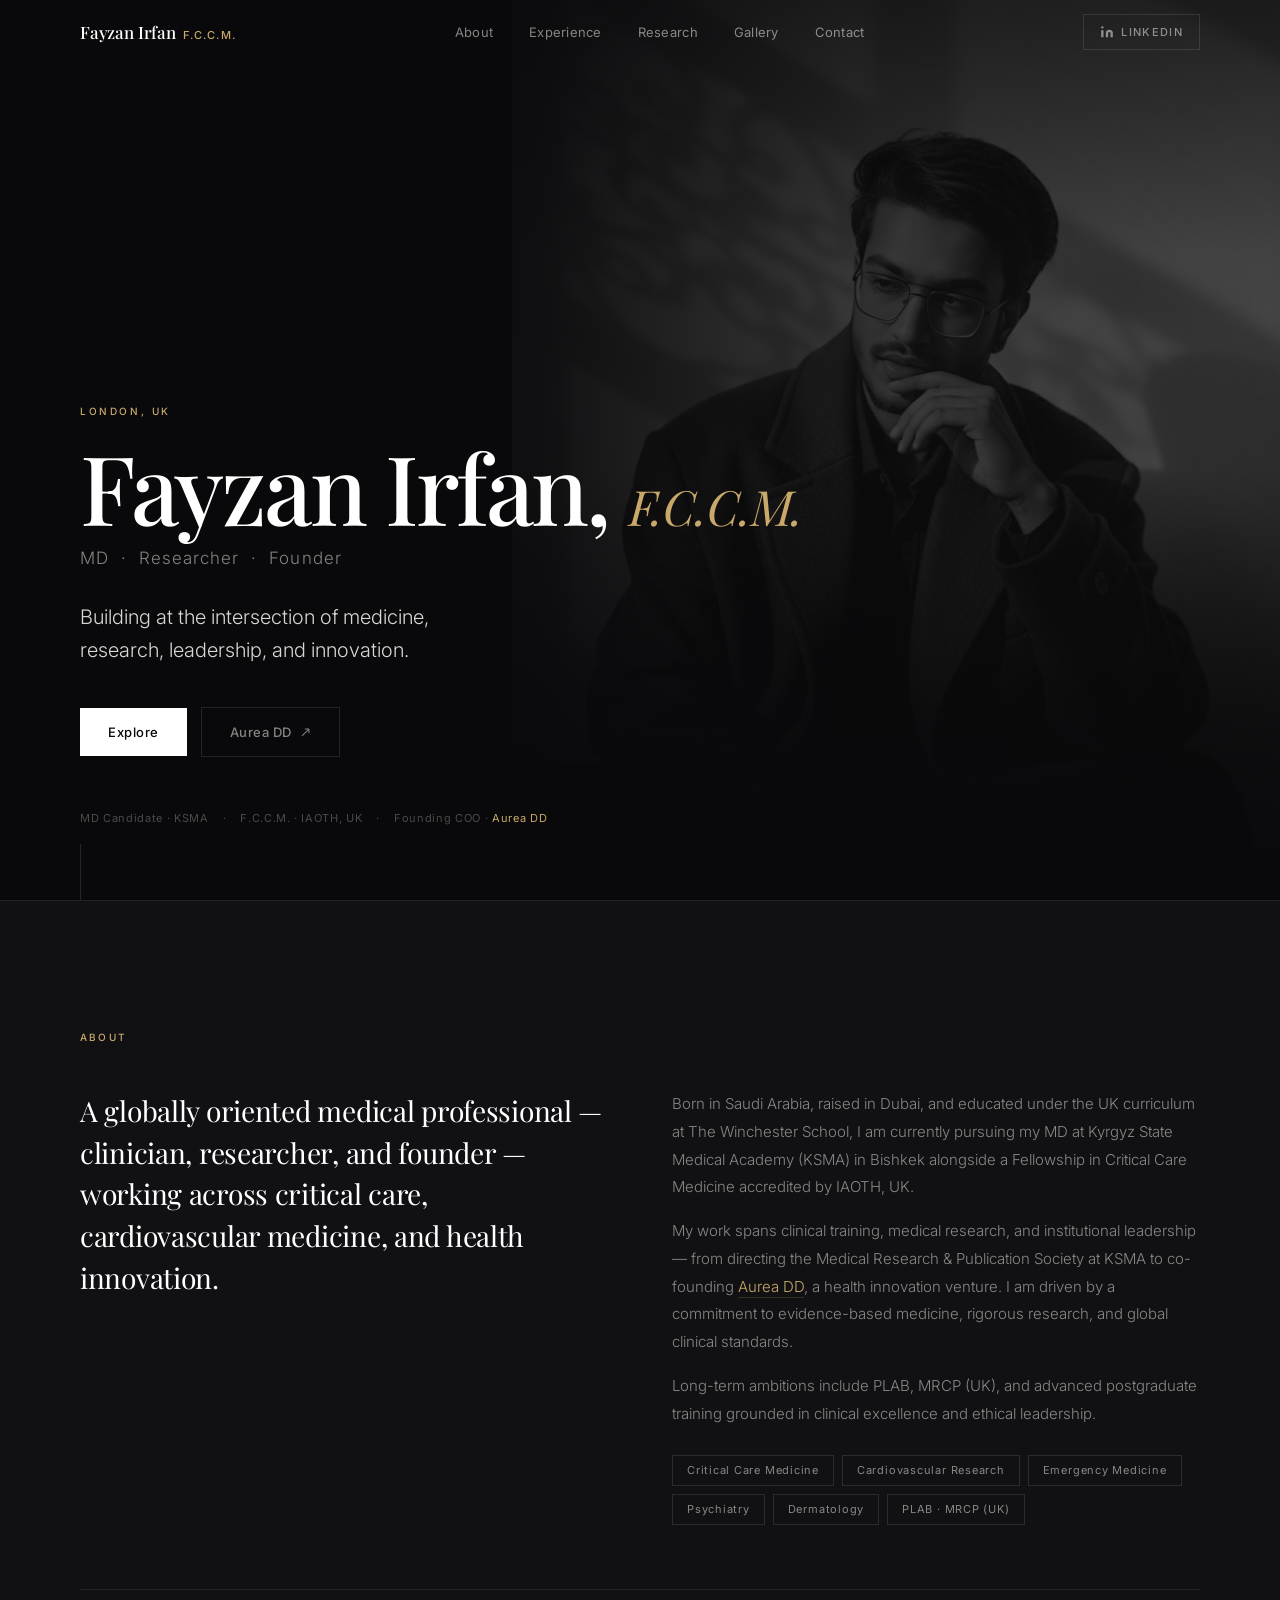
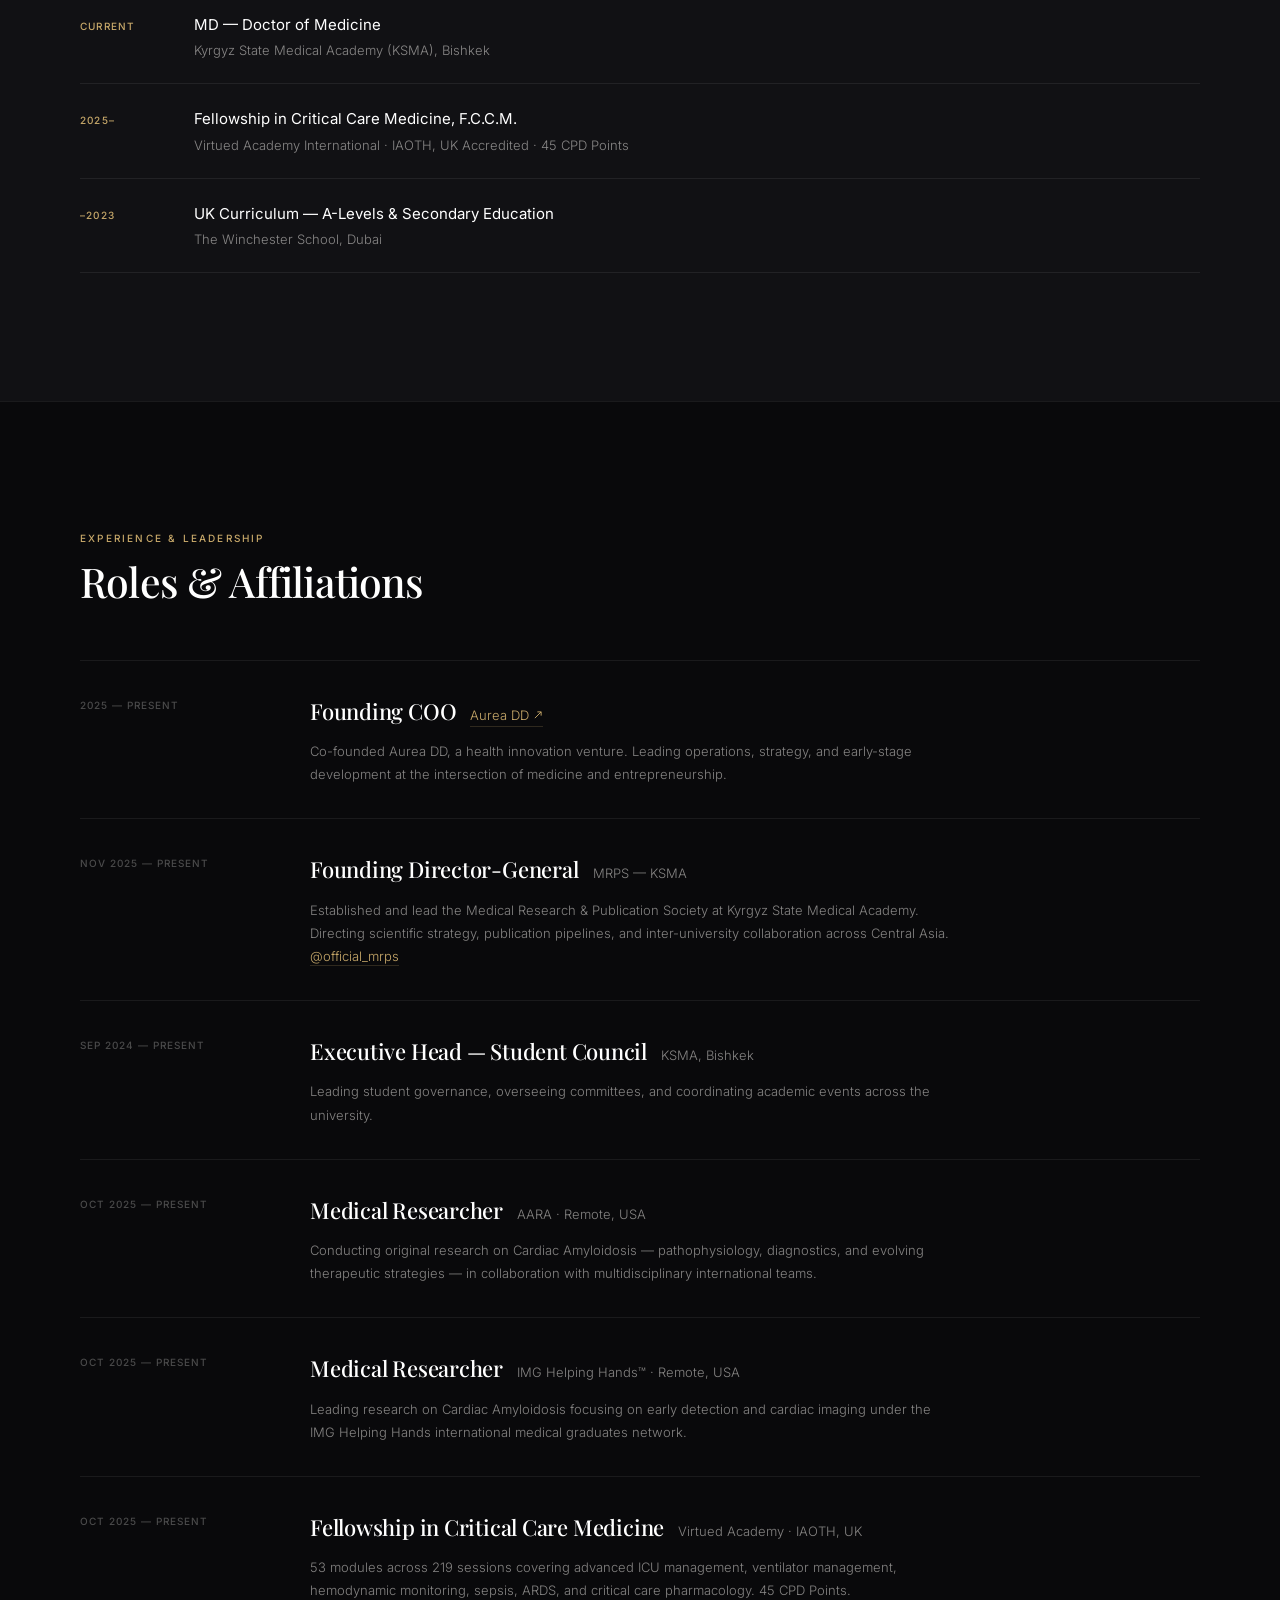
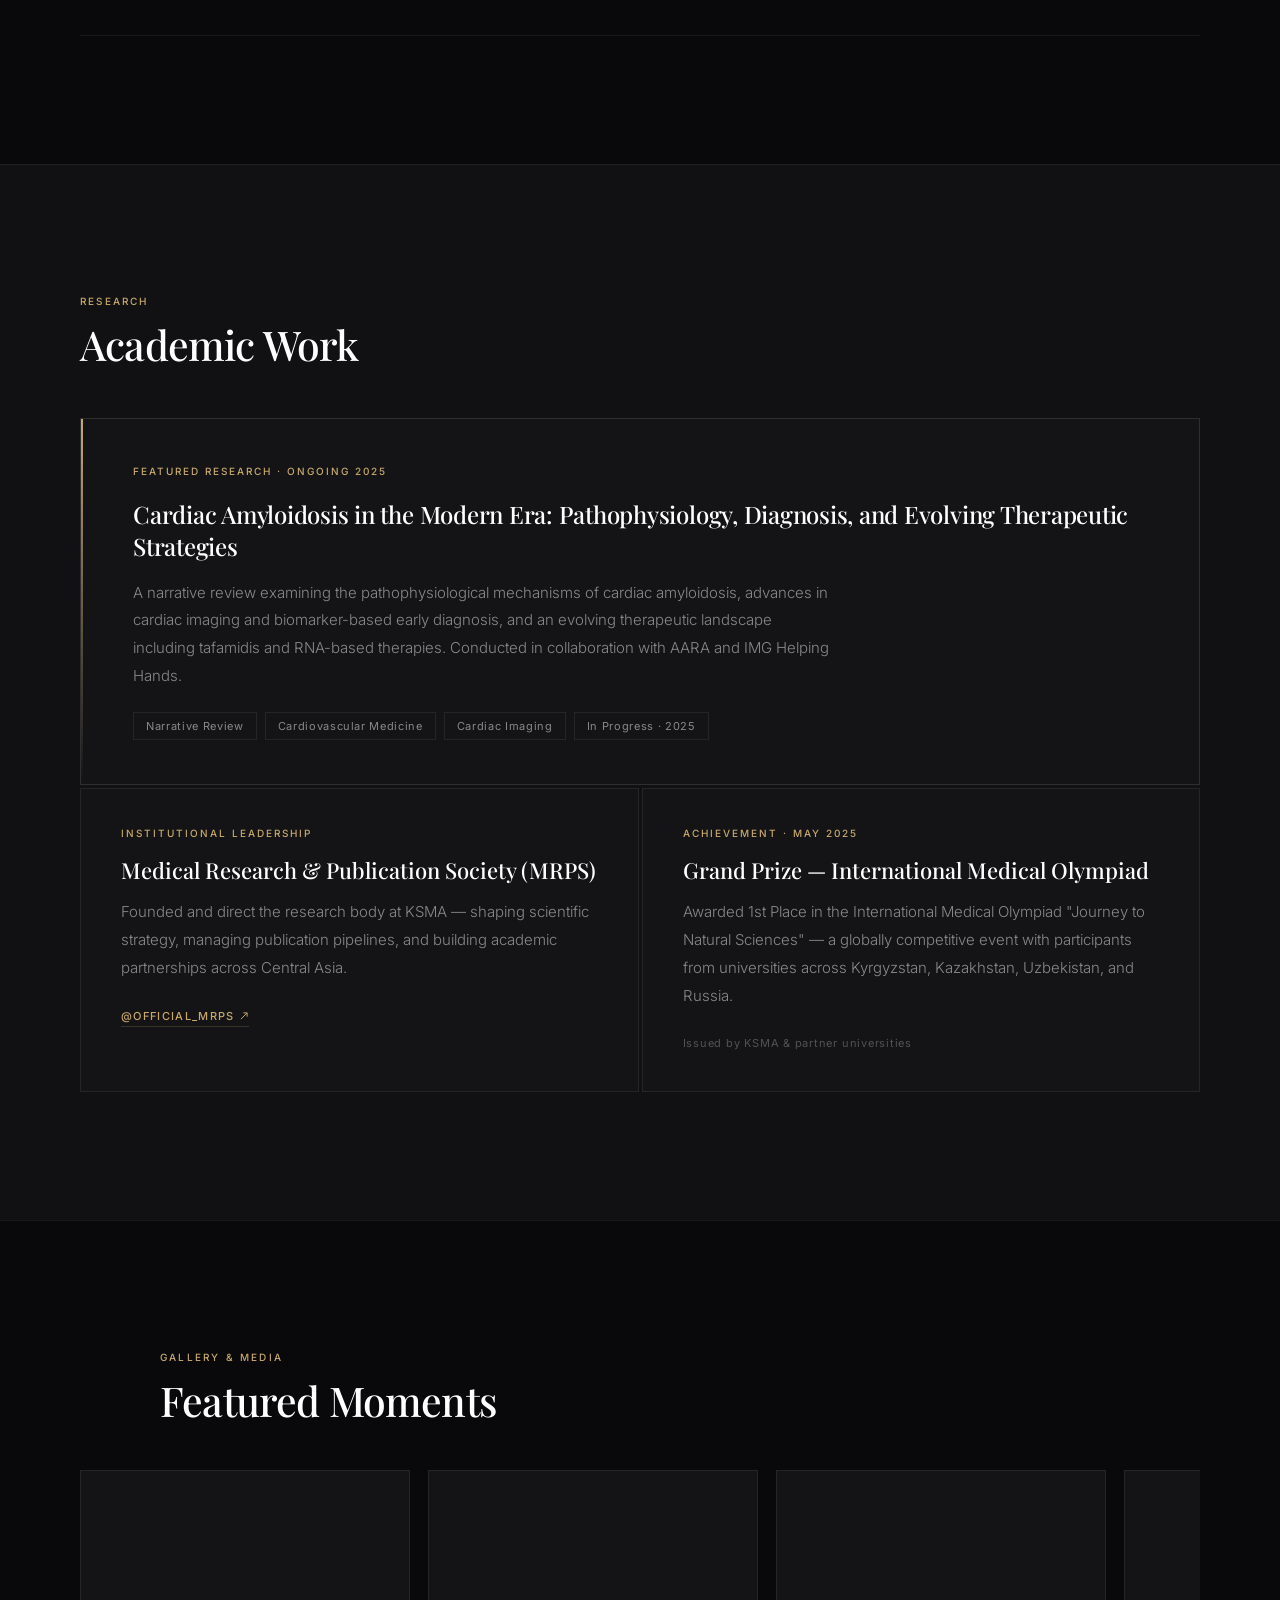
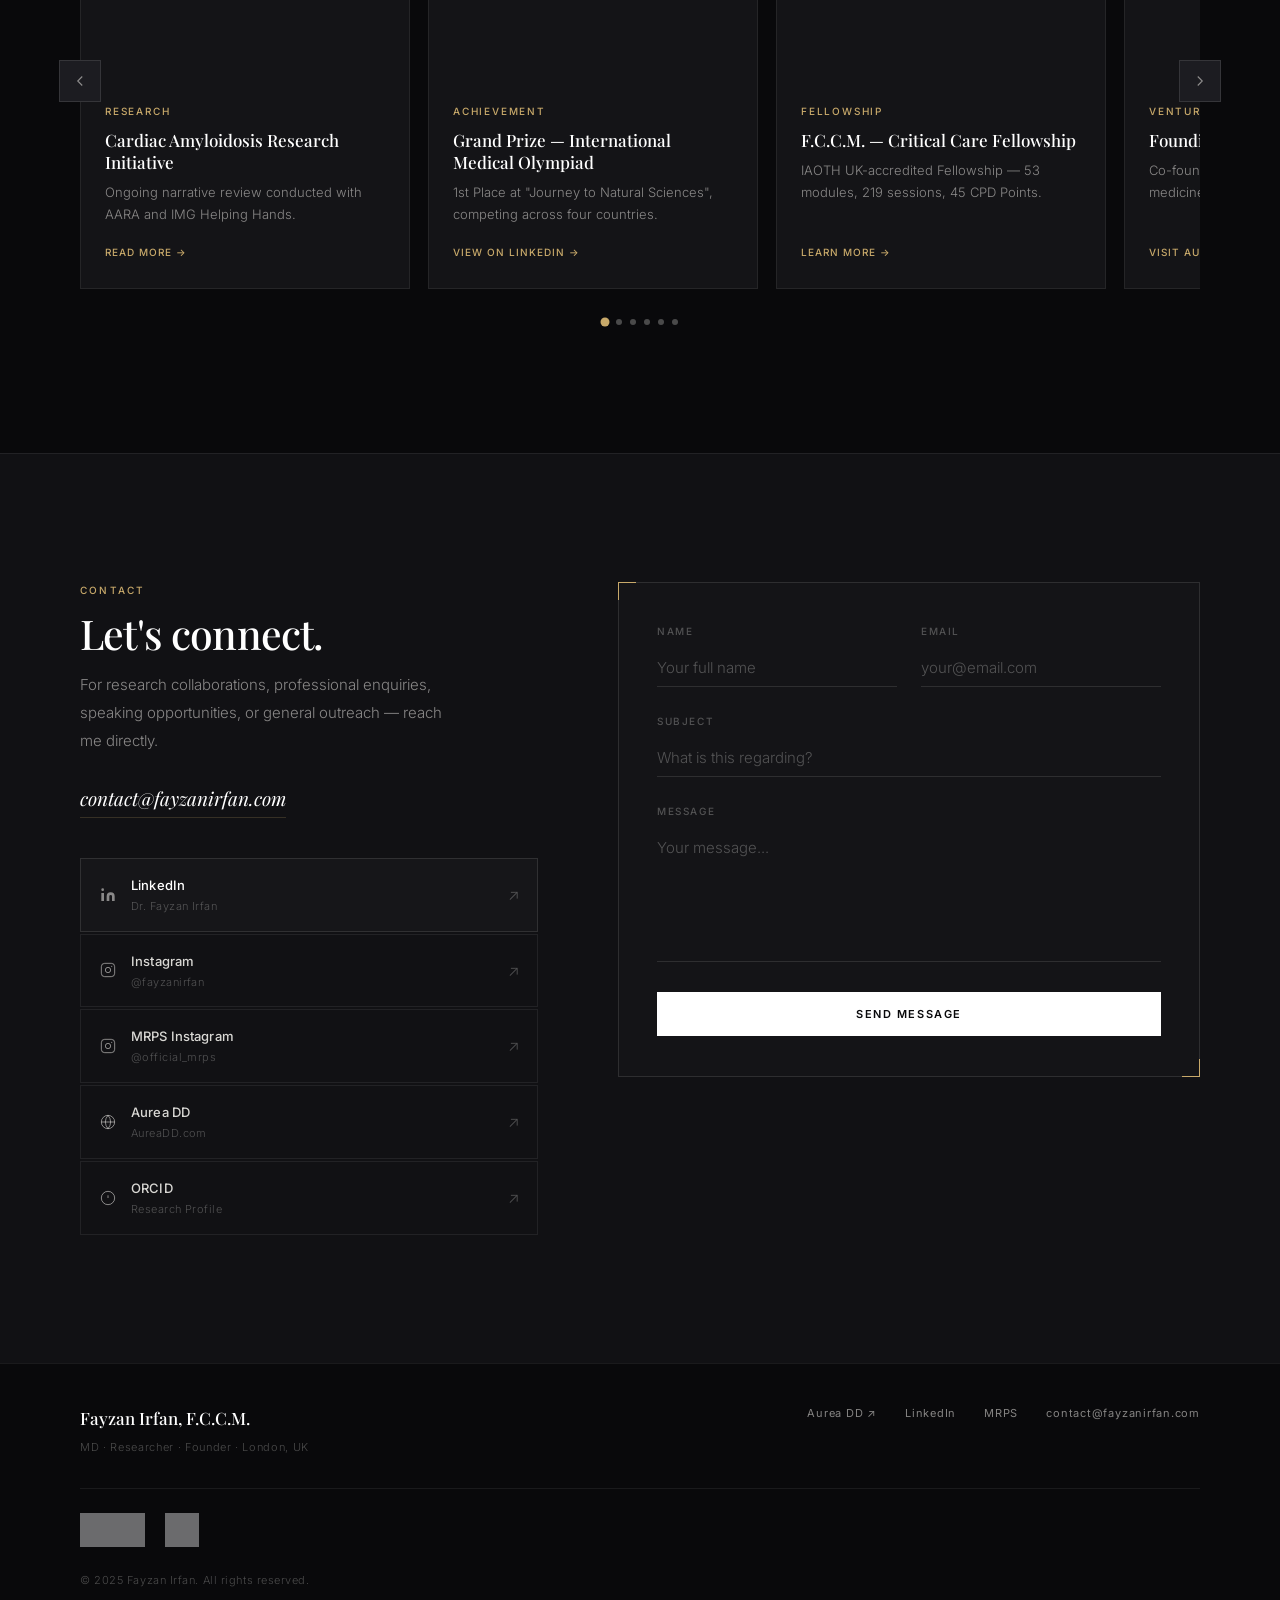
==== commit 52a6280f: "premium" ====
--- a/index.html
+++ b/index.html
@@ -3,566 +3,560 @@
 <head>
   <meta charset="UTF-8"/>
   <meta name="viewport" content="width=device-width, initial-scale=1.0"/>
-  <title>Dr. Faizan Irfan — F.C.C.M. | Medical Professional</title>
-  <link href="https://fonts.googleapis.com/css2?family=Cormorant+Garamond:ital,wght@0,300;0,400;0,600;0,700;1,300;1,400;1,600&family=DM+Sans:wght@200;300;400;500;600&display=swap" rel="stylesheet"/>
+  <title>Fayzan Irfan, F.C.C.M. — MD · Researcher · Founder</title>
+  <meta name="description" content="Fayzan Irfan, F.C.C.M. (London, UK) — MD Candidate, Medical Researcher, and Founding COO of Aurea DD."/>
+  <link rel="preconnect" href="https://fonts.googleapis.com"/>
+  <link rel="preconnect" href="https://fonts.gstatic.com" crossorigin/>
+  <link href="https://fonts.googleapis.com/css2?family=Playfair+Display:ital,wght@0,400;0,500;0,600;0,700;1,400;1,500;1,600&family=Inter:wght@300;400;500;600&display=swap" rel="stylesheet"/>
   <link rel="stylesheet" href="style.css"/>
 </head>
 <body>
 
-  <div class="scroll-progress" id="scrollProgress"></div>
-
-  <nav class="side-nav" id="sideNav">
-    <a class="side-nav__dot active" data-section="hero"       href="#hero"       title="Home"></a>
-    <a class="side-nav__dot"       data-section="about"      href="#about"      title="About"></a>
-    <a class="side-nav__dot"       data-section="experience" href="#experience" title="Experience"></a>
-    <a class="side-nav__dot"       data-section="research"   href="#research"   title="Research"></a>
-    <a class="side-nav__dot"       data-section="honors"     href="#honors"     title="Honors"></a>
-    <a class="side-nav__dot"       data-section="contact"    href="#contact"    title="Contact"></a>
-  </nav>
-
-  <!-- ══════════════════════ HERO ══════════════════════ -->
+  <!-- ══════════════ NAVIGATION ══════════════ -->
+  <header class="nav" id="nav">
+    <div class="nav__inner">
+      <a class="nav__logo" href="#hero">
+        <span class="nav__logo-name">Fayzan Irfan</span>
+        <span class="nav__logo-suffix">F.C.C.M.</span>
+      </a>
+
+      <nav class="nav__links" id="navLinks">
+        <a href="#about"      class="nav__link">About</a>
+        <a href="#experience" class="nav__link">Experience</a>
+        <a href="#research"   class="nav__link">Research</a>
+        <a href="#gallery"    class="nav__link">Gallery</a>
+        <a href="#contact"    class="nav__link">Contact</a>
+      </nav>
+
+      <div class="nav__right">
+        <a href="https://www.linkedin.com/in/dr-fayzan-irfan/" target="_blank" class="nav__linkedin" aria-label="LinkedIn">
+          <svg viewBox="0 0 24 24" fill="currentColor" width="14" height="14">
+            <path d="M16 8a6 6 0 016 6v7h-4v-7a2 2 0 00-2-2 2 2 0 00-2 2v7h-4v-7a6 6 0 016-6zM2 9h4v12H2z"/>
+            <circle cx="4" cy="4" r="2"/>
+          </svg>
+          LinkedIn
+        </a>
+        <button class="nav__burger" id="navBurger" aria-label="Toggle menu" aria-expanded="false">
+          <span></span>
+          <span></span>
+        </button>
+      </div>
+    </div>
+  </header>
+
+  <!-- ══════════════ HERO ══════════════ -->
   <section class="hero" id="hero">
-    <div class="hero__pattern"></div>
-    <div class="hero__vignette"></div>
-
-    <div class="hero__ecg" aria-hidden="true">
-      <svg viewBox="0 0 1200 80" preserveAspectRatio="none" xmlns="http://www.w3.org/2000/svg">
-        <polyline points="0,40 80,40 120,40 140,10 160,70 180,10 200,40 220,40 300,40 340,40 360,15 380,65 400,15 420,40 440,40 560,40 600,40 620,20 640,60 660,20 680,40 700,40 820,40 860,40 880,15 900,65 920,15 940,40 960,40 1200,40"
-          fill="none" stroke="currentColor" stroke-width="1.5" stroke-linecap="round" stroke-linejoin="round"/>
-      </svg>
+
+    <!-- Full-bleed B&W photo with cinematic blend -->
+    <div class="hero__bg" aria-hidden="true">
+      <img
+        src="images/hero.jpeg"
+        alt=""
+        id="heroBgImg"
+        onerror="document.getElementById('heroBgImg').style.display='none'; document.querySelector('.hero__bg').classList.add('hero__bg--no-img');"
+      />
+      <div class="hero__bg-gradient"></div>
     </div>
 
     <div class="hero__content">
-      <div class="hero__left">
-        <div class="hero__eyebrow">
-          <span class="hero__eyebrow-line"></span>
-          MEDICAL PROFESSIONAL — BISHKEK, KYRGYZSTAN
-        </div>
-        <h1 class="hero__name">
-          <span class="hero__name-line"><span>Faizan</span></span>
-          <span class="hero__name-line hero__name-line--accent"><span>Irfan</span></span>
-        </h1>
-        <div class="hero__credential">F.C.C.M. &nbsp;·&nbsp; MD Candidate</div>
-        <p class="hero__tagline">
-          A globally oriented medical professional pursuing Fellowship in Critical Care Medicine (IAOTH, UK Accredited) and MD at Kyrgyz State Medical Academy — combining clinical precision, medical research, and compassionate patient care.
-        </p>
-        <div class="hero__pills">
-          <span class="hero__pill">Critical Care Medicine</span>
-          <span class="hero__pill">Emergency Medicine</span>
-          <span class="hero__pill">Cardiac Research</span>
-          <span class="hero__pill">Psychiatry</span>
-          <span class="hero__pill">Dermatology</span>
-        </div>
-        <div class="hero__cta-row">
-          <a href="#contact" class="hero__cta-btn">
-            Get in Touch
-            <svg viewBox="0 0 20 20" fill="none" stroke="currentColor" stroke-width="2" width="14" height="14"><line x1="4" y1="10" x2="16" y2="10"/><polyline points="11 5 16 10 11 15"/></svg>
-          </a>
-          <a href="#research" class="hero__cta-ghost">View Research →</a>
-        </div>
-        <div class="hero__stats-row">
-          <div class="hero__stat">
-            <span class="hero__stat-n" data-target="53">0</span>
-            <span class="hero__stat-l">FCCM Modules</span>
-          </div>
-          <div class="hero__stat">
-            <span class="hero__stat-n" data-target="45">0</span>
-            <span class="hero__stat-l">CPD Points</span>
-          </div>
-          <div class="hero__stat">
-            <span class="hero__stat-n" data-target="219">0</span>
-            <span class="hero__stat-l">Learning Sessions</span>
-          </div>
-          <div class="hero__stat">
-            <span class="hero__stat-n" data-target="1">0</span>
-            <span class="hero__stat-l">Grand Prize Won</span>
-          </div>
-        </div>
-      </div>
-
-      <div class="hero__right">
-        <div class="hero__photo-frame">
-          <div class="hero__photo-ring hero__photo-ring--1"></div>
-          <div class="hero__photo-ring hero__photo-ring--2"></div>
-          <div class="hero__photo-wrap">
-            <img class="hero__photo" src="hero.jpeg" alt="Dr. Faizan Irfan"
-              onerror="this.style.display='none'; document.querySelector('.hero__photo-initials').style.display='flex';"/>
-            <div class="hero__photo-initials" style="display:none">FI</div>
-          </div>
-          <div class="hero__badge">
-            <div class="hero__badge-dot"></div>
-            <span>Open to Collaborations</span>
-          </div>
-          <div class="hero__frame-cert">F.C.C.M.</div>
-        </div>
-      </div>
-    </div>
-
-    <div class="hero__scroll">
+      <p class="hero__eyebrow">London, UK</p>
+
+      <h1 class="hero__name">
+        Fayzan Irfan<span class="hero__comma">,</span>
+        <span class="hero__fccm">F.C.C.M.</span>
+      </h1>
+
+      <p class="hero__roles">MD &nbsp;·&nbsp; Researcher &nbsp;·&nbsp; Founder</p>
+
+      <p class="hero__statement">
+        Building at the intersection of medicine,<br class="hero__br"/> research, leadership, and innovation.
+      </p>
+
+      <div class="hero__actions">
+        <a href="#about" class="btn btn--solid">Explore</a>
+        <a href="https://AureaDD.com" target="_blank" rel="noopener" class="btn btn--ghost">
+          Aurea DD
+          <svg viewBox="0 0 16 16" fill="none" stroke="currentColor" stroke-width="1.5" width="11" height="11">
+            <path d="M3 13L13 3M13 3H7M13 3v6"/>
+          </svg>
+        </a>
+      </div>
+
+      <div class="hero__strip">
+        <span>MD Candidate · KSMA</span>
+        <span class="hero__strip-dot">·</span>
+        <span>F.C.C.M. · IAOTH, UK</span>
+        <span class="hero__strip-dot">·</span>
+        <span>Founding COO · <a href="https://AureaDD.com" target="_blank" rel="noopener" class="hero__strip-link">Aurea DD</a></span>
+      </div>
+    </div>
+
+    <div class="hero__scroll-hint" aria-hidden="true">
       <div class="hero__scroll-line"></div>
-      <span>SCROLL</span>
     </div>
   </section>
 
-  <!-- ══════════════════════ ABOUT ══════════════════════ -->
+  <!-- ══════════════ ABOUT ══════════════ -->
   <section class="about" id="about">
     <div class="about__inner">
-      <div class="about__left reveal">
-        <div class="section-eyebrow"><span class="eyebrow-line"></span>WHO I AM</div>
-        <h2 class="section-heading">Clinician,<br/><em>Researcher &amp;</em><br/>Leader</h2>
-        <div class="about__divider"></div>
-        <p class="about__body">
-          I am a globally oriented medical professional currently pursuing my Fellowship in Critical Care Medicine (F.C.C.M.), an IAOTH UK-accredited program that builds advanced expertise in the management of critically ill and emergency patients. This training has strengthened my proficiency in advanced life support, ventilator management, hemodynamic monitoring, ABG interpretation, electrolyte and acid–base balance, sepsis management, and multi-organ failure. It continues to refine my clinical judgment in high-acuity ICU settings where precision and empathy are vital.
+
+      <div class="about__header reveal">
+        <span class="label">About</span>
+      </div>
+
+      <div class="about__grid">
+        <div class="about__left reveal">
+          <h2 class="about__headline">
+            A globally oriented medical professional — clinician, researcher, and founder — working across critical care, cardiovascular medicine, and health innovation.
+          </h2>
+        </div>
+
+        <div class="about__right reveal reveal--delay">
+          <p class="body-text">
+            Born in Saudi Arabia, raised in Dubai, and educated under the UK curriculum at The Winchester School, I am currently pursuing my MD at Kyrgyz State Medical Academy (KSMA) in Bishkek alongside a Fellowship in Critical Care Medicine accredited by IAOTH, UK.
+          </p>
+          <p class="body-text">
+            My work spans clinical training, medical research, and institutional leadership — from directing the Medical Research &amp; Publication Society at KSMA to co-founding
+            <a href="https://AureaDD.com" target="_blank" rel="noopener" class="text-link">Aurea DD</a>,
+            a health innovation venture. I am driven by a commitment to evidence-based medicine, rigorous research, and global clinical standards.
+          </p>
+          <p class="body-text">
+            Long-term ambitions include PLAB, MRCP (UK), and advanced postgraduate training grounded in clinical excellence and ethical leadership.
+          </p>
+
+          <div class="about__tags">
+            <span>Critical Care Medicine</span>
+            <span>Cardiovascular Research</span>
+            <span>Emergency Medicine</span>
+            <span>Psychiatry</span>
+            <span>Dermatology</span>
+            <span>PLAB · MRCP (UK)</span>
+          </div>
+        </div>
+      </div>
+
+      <!-- Education timeline -->
+      <div class="edu reveal">
+        <div class="edu__item">
+          <span class="edu__year">Current</span>
+          <div class="edu__body">
+            <span class="edu__title">MD — Doctor of Medicine</span>
+            <span class="edu__place">Kyrgyz State Medical Academy (KSMA), Bishkek</span>
+          </div>
+        </div>
+        <div class="edu__item">
+          <span class="edu__year">2025–</span>
+          <div class="edu__body">
+            <span class="edu__title">Fellowship in Critical Care Medicine, F.C.C.M.</span>
+            <span class="edu__place">Virtued Academy International · IAOTH, UK Accredited · 45 CPD Points</span>
+          </div>
+        </div>
+        <div class="edu__item">
+          <span class="edu__year">–2023</span>
+          <div class="edu__body">
+            <span class="edu__title">UK Curriculum — A-Levels &amp; Secondary Education</span>
+            <span class="edu__place">The Winchester School, Dubai</span>
+          </div>
+        </div>
+      </div>
+
+    </div>
+  </section>
+
+  <!-- ══════════════ EXPERIENCE ══════════════ -->
+  <section class="experience" id="experience">
+    <div class="exp__inner">
+      <div class="exp__header reveal">
+        <span class="label">Experience &amp; Leadership</span>
+        <h2 class="section-heading">Roles &amp; Affiliations</h2>
+      </div>
+
+      <div class="exp__list">
+
+        <div class="exp__item reveal">
+          <div class="exp__meta">
+            <span class="exp__period">2025 — Present</span>
+          </div>
+          <div class="exp__body">
+            <div class="exp__title-row">
+              <h3 class="exp__role">Founding COO</h3>
+              <a href="https://AureaDD.com" target="_blank" rel="noopener" class="exp__org exp__org--link">
+                Aurea DD
+                <svg viewBox="0 0 16 16" fill="none" stroke="currentColor" stroke-width="1.5" width="10" height="10"><path d="M3 13L13 3M13 3H7M13 3v6"/></svg>
+              </a>
+            </div>
+            <p class="exp__desc">Co-founded Aurea DD, a health innovation venture. Leading operations, strategy, and early-stage development at the intersection of medicine and entrepreneurship.</p>
+          </div>
+        </div>
+
+        <div class="exp__item reveal">
+          <div class="exp__meta">
+            <span class="exp__period">Nov 2025 — Present</span>
+          </div>
+          <div class="exp__body">
+            <div class="exp__title-row">
+              <h3 class="exp__role">Founding Director-General</h3>
+              <span class="exp__org">MRPS — KSMA</span>
+            </div>
+            <p class="exp__desc">Established and lead the Medical Research &amp; Publication Society at Kyrgyz State Medical Academy. Directing scientific strategy, publication pipelines, and inter-university collaboration across Central Asia. <a href="https://instagram.com/official_mrps" target="_blank" class="text-link">@official_mrps</a></p>
+          </div>
+        </div>
+
+        <div class="exp__item reveal">
+          <div class="exp__meta">
+            <span class="exp__period">Sep 2024 — Present</span>
+          </div>
+          <div class="exp__body">
+            <div class="exp__title-row">
+              <h3 class="exp__role">Executive Head — Student Council</h3>
+              <span class="exp__org">KSMA, Bishkek</span>
+            </div>
+            <p class="exp__desc">Leading student governance, overseeing committees, and coordinating academic events across the university.</p>
+          </div>
+        </div>
+
+        <div class="exp__item reveal">
+          <div class="exp__meta">
+            <span class="exp__period">Oct 2025 — Present</span>
+          </div>
+          <div class="exp__body">
+            <div class="exp__title-row">
+              <h3 class="exp__role">Medical Researcher</h3>
+              <span class="exp__org">AARA · Remote, USA</span>
+            </div>
+            <p class="exp__desc">Conducting original research on Cardiac Amyloidosis — pathophysiology, diagnostics, and evolving therapeutic strategies — in collaboration with multidisciplinary international teams.</p>
+          </div>
+        </div>
+
+        <div class="exp__item reveal">
+          <div class="exp__meta">
+            <span class="exp__period">Oct 2025 — Present</span>
+          </div>
+          <div class="exp__body">
+            <div class="exp__title-row">
+              <h3 class="exp__role">Medical Researcher</h3>
+              <span class="exp__org">IMG Helping Hands™ · Remote, USA</span>
+            </div>
+            <p class="exp__desc">Leading research on Cardiac Amyloidosis focusing on early detection and cardiac imaging under the IMG Helping Hands international medical graduates network.</p>
+          </div>
+        </div>
+
+        <div class="exp__item reveal">
+          <div class="exp__meta">
+            <span class="exp__period">Oct 2025 — Present</span>
+          </div>
+          <div class="exp__body">
+            <div class="exp__title-row">
+              <h3 class="exp__role">Fellowship in Critical Care Medicine</h3>
+              <span class="exp__org">Virtued Academy · IAOTH, UK</span>
+            </div>
+            <p class="exp__desc">53 modules across 219 sessions covering advanced ICU management, ventilator management, hemodynamic monitoring, sepsis, ARDS, and critical care pharmacology. 45 CPD Points.</p>
+          </div>
+        </div>
+
+      </div>
+    </div>
+  </section>
+
+  <!-- ══════════════ RESEARCH ══════════════ -->
+  <section class="research" id="research">
+    <div class="research__inner">
+      <div class="research__header reveal">
+        <span class="label">Research</span>
+        <h2 class="section-heading">Academic Work</h2>
+      </div>
+
+      <!-- Featured paper -->
+      <div class="research__featured reveal">
+        <div class="research__featured-tag">Featured Research · Ongoing 2025</div>
+        <h3 class="research__featured-title">
+          Cardiac Amyloidosis in the Modern Era: Pathophysiology, Diagnosis, and Evolving Therapeutic Strategies
+        </h3>
+        <p class="research__featured-desc body-text">
+          A narrative review examining the pathophysiological mechanisms of cardiac amyloidosis, advances in cardiac imaging and biomarker-based early diagnosis, and an evolving therapeutic landscape including tafamidis and RNA-based therapies. Conducted in collaboration with AARA and IMG Helping Hands.
         </p>
-        <p class="about__body">
-          My academic foundation is shaped by a multicultural background, having been born in the Kingdom of Saudi Arabia, raised in Dubai, and educated following the UK curriculum at The Winchester School. I am currently pursuing my MD at Kyrgyz State Medical Academy (KSMA) in Bishkek, where I integrate evidence-based medicine with global clinical standards.
-        </p>
-        <p class="about__body">
-          Alongside clinical training, I am deeply committed to medical research and its impact on improving patient outcomes. My ongoing narrative review, <em>"Cardiac Amyloidosis in the Modern Era: Pathophysiology, Diagnosis, and Evolving Therapeutic Strategies"</em>, reflects my growing interest in cardiovascular medicine, cardiac imaging, and modern therapeutics.
-        </p>
-        <p class="about__body">
-          My professional interests span Critical Care Medicine, Emergency Medicine, Psychiatry, and Dermatology, with long-term goals that include pursuing PLAB, MRCP (UK), and advanced postgraduate training grounded in clinical excellence and ethical leadership.
-        </p>
-
-        <div class="about__edu">
-          <div class="about__edu-item reveal">
-            <div class="about__edu-dot"></div>
-            <div>
-              <span class="about__edu-degree">MD (Doctor of Medicine) — In Progress</span>
-              <span class="about__edu-uni">Kyrgyz State Medical Academy (KSMA), Bishkek</span>
-              <span class="about__edu-year">Current</span>
-            </div>
-          </div>
-          <div class="about__edu-item reveal">
-            <div class="about__edu-dot"></div>
-            <div>
-              <span class="about__edu-degree">Fellowship in Critical Care Medicine — F.C.C.M.</span>
-              <span class="about__edu-uni">Virtued Academy International | IAOTH, UK Accredited</span>
-              <span class="about__edu-year">Oct 2025 – Present · 45 CPD Points</span>
-            </div>
-          </div>
-          <div class="about__edu-item reveal">
-            <div class="about__edu-dot"></div>
-            <div>
-              <span class="about__edu-degree">UK Curriculum — Secondary &amp; Higher Education</span>
-              <span class="about__edu-uni">The Winchester School, Dubai</span>
-              <span class="about__edu-year">Born in KSA · Raised in Dubai</span>
-            </div>
-          </div>
-        </div>
-
-        <div class="about__certs reveal">
-          <div class="about__cert">🏥 F.C.C.M. — IAOTH UK Accredited | Virtued Academy International</div>
-          <div class="about__cert">🎯 Goal: PLAB &amp; MRCP (UK) — Postgraduate UK Medical Licensure</div>
-          <div class="about__cert">🔬 Research: Cardiac Amyloidosis — Narrative Review (Ongoing)</div>
-          <div class="about__cert">🌍 Multicultural Background: KSA · Dubai · Kyrgyzstan · UK Curriculum</div>
-        </div>
-      </div>
-
-      <div class="about__right reveal reveal--right">
-        <div class="about__big-num">MD</div>
-        <div class="about__cards">
-          <div class="about__card">
-            <span class="about__card-icon">🫀</span>
-            <span class="about__card-title">Critical Care Medicine</span>
-            <span class="about__card-desc">Advanced Life Support, Ventilator Management, Hemodynamic Monitoring, Sepsis, ARDS, Multi-organ Failure</span>
-          </div>
-          <div class="about__card">
-            <span class="about__card-icon">🔬</span>
-            <span class="about__card-title">Medical Research</span>
-            <span class="about__card-desc">Cardiac Amyloidosis, Cardiovascular Imaging, Translational Research, Evidence-Based Medicine, Academic Publishing</span>
-          </div>
-          <div class="about__card">
-            <span class="about__card-icon">🧠</span>
-            <span class="about__card-title">Clinical Interests</span>
-            <span class="about__card-desc">Emergency Medicine, Psychiatry, Dermatology, ABG Interpretation, Electrolyte &amp; Acid–Base Balance</span>
-          </div>
-          <div class="about__card">
-            <span class="about__card-icon">🎓</span>
-            <span class="about__card-title">Academic Leadership</span>
-            <span class="about__card-desc">Founding Director-General MRPS-KSMA, Executive Head Student Council, International Olympiad Grand Prize</span>
-          </div>
-        </div>
-      </div>
+        <div class="research__featured-pills">
+          <span>Narrative Review</span>
+          <span>Cardiovascular Medicine</span>
+          <span>Cardiac Imaging</span>
+          <span>In Progress · 2025</span>
+        </div>
+      </div>
+
+      <!-- Two-column cards -->
+      <div class="research__cards">
+        <div class="research__card reveal">
+          <div class="research__card-tag">Institutional Leadership</div>
+          <h4 class="research__card-title">Medical Research &amp; Publication Society (MRPS)</h4>
+          <p class="research__card-desc body-text">
+            Founded and direct the research body at KSMA — shaping scientific strategy, managing publication pipelines, and building academic partnerships across Central Asia.
+          </p>
+          <a href="https://instagram.com/official_mrps" target="_blank" rel="noopener" class="research__card-link">
+            @official_mrps
+            <svg viewBox="0 0 16 16" fill="none" stroke="currentColor" stroke-width="1.5" width="10" height="10"><path d="M3 13L13 3M13 3H7M13 3v6"/></svg>
+          </a>
+        </div>
+
+        <div class="research__card reveal">
+          <div class="research__card-tag">Achievement · May 2025</div>
+          <h4 class="research__card-title">Grand Prize — International Medical Olympiad</h4>
+          <p class="research__card-desc body-text">
+            Awarded 1st Place in the International Medical Olympiad "Journey to Natural Sciences" — a globally competitive event with participants from universities across Kyrgyzstan, Kazakhstan, Uzbekistan, and Russia.
+          </p>
+          <span class="research__card-issuer">Issued by KSMA &amp; partner universities</span>
+        </div>
+      </div>
+
     </div>
   </section>
 
-  <!-- ══════════════════════ EXPERIENCE ══════════════════════ -->
-  <section class="experience" id="experience">
-    <div class="experience__inner">
-      <div class="experience__header reveal">
-        <div class="section-eyebrow"><span class="eyebrow-line"></span>EXPERIENCE &amp; ROLES</div>
-        <h2 class="section-heading">Clinical &amp;<br/><em>Academic Journey</em></h2>
-      </div>
-
-      <div class="timeline">
-
-        <div class="timeline__item reveal">
-          <div class="timeline__left">
-            <div class="timeline__dot timeline__dot--current"></div>
-            <div class="timeline__line"></div>
-          </div>
-          <div class="timeline__body">
-            <div class="timeline__header">
-              <div>
-                <h3 class="timeline__role">Founding Director-General</h3>
-                <span class="timeline__company">Medical Research &amp; Publication Society — KSMA, Bishkek</span>
-              </div>
-              <span class="timeline__period">Nov 2025 — Present</span>
-            </div>
-            <div class="timeline__type">Contract · On-site · Bishkek, Kyrgyzstan</div>
-            <ul class="timeline__bullets">
-              <li>Spearheaded the scientific direction and research strategy for the Medical Research and Publication Society of KSMA.</li>
-              <li>Managed organisational workflow and project execution, ensuring an efficient administrative structure.</li>
-              <li>Represented MRPS-KSMA in academic and external institutional matters, enhancing collaboration and visibility across partner universities.</li>
-            </ul>
-            <div class="timeline__tags">
-              <span>Clinical Research</span><span>Clinical Pharmacology</span><span>Research Strategy</span><span>Academic Leadership</span><span>Publication</span>
-            </div>
-          </div>
-        </div>
-
-        <div class="timeline__item reveal">
-          <div class="timeline__left">
-            <div class="timeline__dot timeline__dot--current"></div>
-            <div class="timeline__line"></div>
-          </div>
-          <div class="timeline__body">
-            <div class="timeline__header">
-              <div>
-                <h3 class="timeline__role">Executive Head — Student Council</h3>
-                <span class="timeline__company">Kyrgyz State Medical Academy (KSMA), Bishkek</span>
-              </div>
-              <span class="timeline__period">Sep 2024 — Present · 1 yr 9 mos</span>
-            </div>
-            <div class="timeline__type">On-site · Bishkek, Kyrgyzstan</div>
-            <ul class="timeline__bullets">
-              <li>Led student governance activities, enhancing academic-administrative coordination across the university.</li>
-              <li>Oversaw various student bodies and committees, ensuring effective representation and engagement.</li>
-              <li>Coordinated university-level academic events, fostering a vibrant and collaborative academic community.</li>
-            </ul>
-            <div class="timeline__tags">
-              <span>Team Management</span><span>Event Coordination</span><span>Governance</span><span>Student Representation</span>
-            </div>
-          </div>
-        </div>
-
-        <div class="timeline__item reveal">
-          <div class="timeline__left">
-            <div class="timeline__dot timeline__dot--current"></div>
-            <div class="timeline__line"></div>
-          </div>
-          <div class="timeline__body">
-            <div class="timeline__header">
-              <div>
-                <h3 class="timeline__role">Medical Researcher</h3>
-                <span class="timeline__company">American Academy of Research &amp; Academics (AARA)</span>
-              </div>
-              <span class="timeline__period">Oct 2025 — Present · 8 mos</span>
-            </div>
-            <div class="timeline__type">Remote · United States</div>
-            <ul class="timeline__bullets">
-              <li>Conducting original research on <strong>Cardiac Amyloidosis</strong>, focusing on pathophysiological mechanisms and diagnostic advancements.</li>
-              <li>Collaborating with multidisciplinary teams to enhance therapeutic strategies and improve clinical outcomes.</li>
-              <li>Contributing to the understanding of systemic amyloid heart disease through translational research integration.</li>
-            </ul>
-            <div class="timeline__tags">
-              <span>Cardiac Amyloidosis</span><span>Translational Research</span><span>Clinical Pharmacology</span><span>Research Skills</span>
-            </div>
-          </div>
-        </div>
-
-        <div class="timeline__item reveal">
-          <div class="timeline__left">
-            <div class="timeline__dot timeline__dot--current"></div>
-            <div class="timeline__line"></div>
-          </div>
-          <div class="timeline__body">
-            <div class="timeline__header">
-              <div>
-                <h3 class="timeline__role">Medical Researcher</h3>
-                <span class="timeline__company">IMG Helping Hands™</span>
-              </div>
-              <span class="timeline__period">Oct 2025 — Present · 8 mos</span>
-            </div>
-            <div class="timeline__type">Remote · United States</div>
-            <ul class="timeline__bullets">
-              <li>Leading an original research project on <strong>Cardiac Amyloidosis</strong> to enhance diagnostic and clinical understanding.</li>
-              <li>Focusing on early detection strategies and cardiac imaging patterns to improve patient outcomes.</li>
-              <li>Collaborating with international medical graduates under IMG Helping Hands to promote evidence-based medical advancements.</li>
-            </ul>
-            <div class="timeline__tags">
-              <span>Cardiac Imaging</span><span>Early Detection</span><span>IMG Network</span><span>Evidence-Based Medicine</span>
-            </div>
-          </div>
-        </div>
-
-        <div class="timeline__item reveal">
-          <div class="timeline__left">
-            <div class="timeline__dot timeline__dot--current"></div>
-          </div>
-          <div class="timeline__body">
-            <div class="timeline__header">
-              <div>
-                <h3 class="timeline__role">Fellowship in Critical Care Medicine — F.C.C.M.</h3>
-                <span class="timeline__company">Virtued Academy International | IAOTH, UK Accredited</span>
-              </div>
-              <span class="timeline__period">Oct 2025 — Present · 8 mos</span>
-            </div>
-            <div class="timeline__type">Remote · India · 53 Modules · 219 Sessions · 45 CPD Points</div>
-            <ul class="timeline__bullets">
-              <li>Mastering <strong>advanced life support, ventilator management, ABG &amp; electrolyte interpretation, hemodynamic monitoring</strong>, critical care pharmacology, and ethical leadership in ICU practice.</li>
-              <li>Developing expertise in managing <strong>sepsis, shock, ARDS, and multi-organ failure</strong> with evidence-based protocols.</li>
-              <li>Performing advanced ventilatory and resuscitative procedures; integrating holistic recovery through nutrition and stress management.</li>
-              <li>Globally recognised program emphasising academic rigour, patient-centered care, and leadership in critical care settings.</li>
-            </ul>
-            <div class="timeline__tags">
-              <span>Ventilator Management</span><span>Hemodynamic Monitoring</span><span>Sepsis</span><span>ARDS</span><span>Advanced Life Support</span><span>ICU</span><span>IAOTH UK</span>
-            </div>
-          </div>
-        </div>
-
-      </div>
-    </div>
+  <!-- ══════════════ GALLERY ══════════════ -->
+  <section class="gallery" id="gallery">
+    <div class="gallery__header reveal">
+      <span class="label" style="padding-left: var(--pad);">Gallery &amp; Media</span>
+      <h2 class="section-heading" style="padding-left: var(--pad);">Featured Moments</h2>
+    </div>
+
+    <div class="gallery__carousel-wrap">
+      <div class="gallery__track" id="galleryTrack">
+
+        <article class="gcard">
+          <div class="gcard__img" style="background-image:url('https://images.unsplash.com/photo-1631049307264-da0ec9d70304?w=700&auto=format&fit=crop&q=80')"></div>
+          <div class="gcard__body">
+            <span class="gcard__tag">Research</span>
+            <h4 class="gcard__title">Cardiac Amyloidosis Research Initiative</h4>
+            <p class="gcard__desc">Ongoing narrative review conducted with AARA and IMG Helping Hands.</p>
+            <a href="#research" class="gcard__link">Read more →</a>
+          </div>
+        </article>
+
+        <article class="gcard">
+          <div class="gcard__img" style="background-image:url('https://images.unsplash.com/photo-1576091160399-112ba8d25d1f?w=700&auto=format&fit=crop&q=80')"></div>
+          <div class="gcard__body">
+            <span class="gcard__tag">Achievement</span>
+            <h4 class="gcard__title">Grand Prize — International Medical Olympiad</h4>
+            <p class="gcard__desc">1st Place at "Journey to Natural Sciences", competing across four countries.</p>
+            <a href="https://www.linkedin.com/in/dr-fayzan-irfan/" target="_blank" class="gcard__link">View on LinkedIn →</a>
+          </div>
+        </article>
+
+        <article class="gcard">
+          <div class="gcard__img" style="background-image:url('https://images.unsplash.com/photo-1519494026892-80bbd2d6fd0d?w=700&auto=format&fit=crop&q=80')"></div>
+          <div class="gcard__body">
+            <span class="gcard__tag">Fellowship</span>
+            <h4 class="gcard__title">F.C.C.M. — Critical Care Fellowship</h4>
+            <p class="gcard__desc">IAOTH UK-accredited Fellowship — 53 modules, 219 sessions, 45 CPD Points.</p>
+            <a href="https://www.linkedin.com/company/71099373/" target="_blank" class="gcard__link">Learn more →</a>
+          </div>
+        </article>
+
+        <article class="gcard">
+          <div class="gcard__img" style="background-image:url('https://images.unsplash.com/photo-1460925895917-afdab827c52f?w=700&auto=format&fit=crop&q=80')"></div>
+          <div class="gcard__body">
+            <span class="gcard__tag">Venture</span>
+            <h4 class="gcard__title">Founding COO — Aurea DD</h4>
+            <p class="gcard__desc">Co-founded Aurea DD at the intersection of medicine and innovation.</p>
+            <a href="https://AureaDD.com" target="_blank" class="gcard__link">Visit Aurea DD →</a>
+          </div>
+        </article>
+
+        <article class="gcard">
+          <div class="gcard__img" style="background-image:url('https://images.unsplash.com/photo-1576671081837-49000212a370?w=700&auto=format&fit=crop&q=80')"></div>
+          <div class="gcard__body">
+            <span class="gcard__tag">Leadership</span>
+            <h4 class="gcard__title">Founding Director-General — MRPS, KSMA</h4>
+            <p class="gcard__desc">Established and lead the Medical Research &amp; Publication Society at KSMA.</p>
+            <a href="https://instagram.com/official_mrps" target="_blank" class="gcard__link">@official_mrps →</a>
+          </div>
+        </article>
+
+        <article class="gcard">
+          <div class="gcard__img" style="background-image:url('https://images.unsplash.com/photo-1523050854058-8df90110c9f1?w=700&auto=format&fit=crop&q=80')"></div>
+          <div class="gcard__body">
+            <span class="gcard__tag">Governance</span>
+            <h4 class="gcard__title">Executive Head — KSMA Student Council</h4>
+            <p class="gcard__desc">Leading student governance and coordination across KSMA since 2024.</p>
+            <a href="https://www.linkedin.com/in/dr-fayzan-irfan/" target="_blank" class="gcard__link">View on LinkedIn →</a>
+          </div>
+        </article>
+
+      </div>
+
+      <button class="gallery__arrow gallery__arrow--prev" id="galleryPrev" aria-label="Previous slide">
+        <svg viewBox="0 0 24 24" fill="none" stroke="currentColor" stroke-width="1.5" width="18" height="18"><polyline points="15 18 9 12 15 6"/></svg>
+      </button>
+      <button class="gallery__arrow gallery__arrow--next" id="galleryNext" aria-label="Next slide">
+        <svg viewBox="0 0 24 24" fill="none" stroke="currentColor" stroke-width="1.5" width="18" height="18"><polyline points="9 6 15 12 9 18"/></svg>
+      </button>
+    </div>
+
+    <div class="gallery__dots" id="galleryDots"></div>
   </section>
 
-  <!-- ══════════════════════ RESEARCH ══════════════════════ -->
-  <section class="portfolio" id="research">
-    <div class="portfolio__inner">
-      <div class="portfolio__header reveal">
-        <div class="section-eyebrow"><span class="eyebrow-line"></span>RESEARCH &amp; ACADEMIC WORK</div>
-        <h2 class="section-heading">Publications,<br/><em>Research &amp;</em><br/>Contributions</h2>
-        <p class="portfolio__sub">Medical research, academic contributions, and clinical milestones that define my commitment to advancing medicine.</p>
-      </div>
-
-      <div class="portfolio__grid">
-
-        <div class="port-card port-card--wide reveal">
-          <div class="port-card__num">01</div>
-          <div class="port-card__img" style="background-image:url('https://images.unsplash.com/photo-1631049307264-da0ec9d70304?w=800&auto=format&fit=crop')">
-            <div class="port-card__img-overlay"></div>
-          </div>
-          <div class="port-card__body">
-            <span class="port-card__domain">Narrative Review — Ongoing · 2025</span>
-            <h3 class="port-card__title">Cardiac Amyloidosis in the Modern Era: Pathophysiology, Diagnosis, and Evolving Therapeutic Strategies</h3>
-            <p class="port-card__desc">A comprehensive narrative review examining pathophysiological mechanisms of cardiac amyloidosis, advances in cardiac imaging and biomarkers for early diagnosis, and the rapidly evolving therapeutic landscape including tafamidis and RNA-based therapies. Conducted collaboratively with AARA and IMG Helping Hands across international institutions.</p>
-            <div class="port-card__metrics">
-              <div><span class="port-card__metric-val">2</span><span class="port-card__metric-lbl">Research Partners</span></div>
-              <div><span class="port-card__metric-val">Multi</span><span class="port-card__metric-lbl">Disciplinary Team</span></div>
-              <div><span class="port-card__metric-val">2025</span><span class="port-card__metric-lbl">In Progress</span></div>
-            </div>
-            <div class="port-card__tags"><span>Cardiac Amyloidosis</span><span>Cardiovascular Medicine</span><span>Cardiac Imaging</span><span>Translational Research</span><span>Narrative Review</span></div>
-            <a href="#" class="port-card__link">Research in Progress →</a>
-          </div>
-        </div>
-
-        <div class="port-card reveal" style="transition-delay:.08s">
-          <div class="port-card__num">02</div>
-          <div class="port-card__img port-card__img--short" style="background-image:url('https://images.unsplash.com/photo-1519494026892-80bbd2d6fd0d?w=600&auto=format&fit=crop')">
-            <div class="port-card__img-overlay"></div>
-          </div>
-          <div class="port-card__body">
-            <span class="port-card__domain">Fellowship — IAOTH, UK Accredited</span>
-            <h3 class="port-card__title">Fellowship in Critical Care Medicine (F.C.C.M.)</h3>
-            <p class="port-card__desc">53 modules across 219 structured sessions (42+ hours) covering advanced ICU management, mechanical ventilation, hemodynamic monitoring, critical care pharmacology, and ethical leadership. Accredited by IAOTH, UK.</p>
-            <div class="port-card__metrics">
-              <div><span class="port-card__metric-val">53</span><span class="port-card__metric-lbl">Modules</span></div>
-              <div><span class="port-card__metric-val">45</span><span class="port-card__metric-lbl">CPD Points</span></div>
-            </div>
-            <div class="port-card__tags"><span>Critical Care</span><span>ICU</span><span>Ventilation</span><span>IAOTH UK</span></div>
-            <a href="https://www.linkedin.com/company/71099373/" target="_blank" class="port-card__link">View Programme →</a>
-          </div>
-        </div>
-
-        <div class="port-card reveal" style="transition-delay:.14s">
-          <div class="port-card__num">03</div>
-          <div class="port-card__img port-card__img--short" style="background-image:url('https://images.unsplash.com/photo-1576671081837-49000212a370?w=600&auto=format&fit=crop')">
-            <div class="port-card__img-overlay"></div>
-          </div>
-          <div class="port-card__body">
-            <span class="port-card__domain">Institutional Leadership</span>
-            <h3 class="port-card__title">Medical Research &amp; Publication Society — KSMA</h3>
-            <p class="port-card__desc">Founded and lead the institutional research body at KSMA, directing scientific strategy, publication pipelines, and inter-university academic partnerships across Central Asia. Founding Director-General since November 2025.</p>
-            <div class="port-card__tags"><span>Research Direction</span><span>Publication</span><span>Academic Strategy</span><span>KSMA</span></div>
-            <a href="https://www.linkedin.com/school/14623077/" target="_blank" class="port-card__link">View Institution →</a>
-          </div>
-        </div>
-
-      </div>
-    </div>
-  </section>
-
-  <!-- ══════════════════════ HONORS ══════════════════════ -->
-  <section class="honors" id="honors">
-    <div class="honors__inner">
-      <div class="honors__header reveal">
-        <div class="section-eyebrow"><span class="eyebrow-line"></span>HONORS &amp; AWARDS</div>
-        <h2 class="section-heading">Recognised<br/><em>Excellence</em></h2>
-      </div>
-
-      <div class="honors__grid">
-
-        <div class="honor-card honor-card--featured reveal">
-          <div class="honor-card__medal">🥇</div>
-          <div class="honor-card__body">
-            <span class="honor-card__badge">Grand Prize — 1st Place</span>
-            <h3 class="honor-card__title">International Medical Olympiad "Journey to Natural Sciences"</h3>
-            <p class="honor-card__desc">
-              Awarded the Grand Prize (1st Place) in a globally competitive academic Olympiad uniting medical students from leading international universities across Kyrgyzstan, Kazakhstan, Uzbekistan, and Russia. Recognised for outstanding medical knowledge, analytical reasoning, and scientific problem-solving excellence among international peers.
-            </p>
-            <div class="honor-card__meta">
-              <span class="honor-card__issuer">Issued by: International Higher School of Medicine, Kyrgyz State Medical Academy, and collaborating universities from Kazakhstan, Uzbekistan, and Russia</span>
-              <span class="honor-card__date">May 2025</span>
-            </div>
-            <div class="honor-card__tags">
-              <span>Grand Prize</span><span>International</span><span>Medical Science</span><span>KSMA</span><span>Academic Excellence</span>
-            </div>
-            <a href="https://www.linkedin.com/in/dr-fayzan-irfan/overlay/Honor/1132842189/treasury/?profileId=ACoAAGFk55IBsqpBBGJmPgfTRhdTvlFW_hagGio" target="_blank" class="honor-card__link">View Certificate →</a>
-          </div>
-        </div>
-
-        <div class="honor-card reveal" style="transition-delay:.1s">
-          <div class="honor-card__medal">🏛️</div>
-          <div class="honor-card__body">
-            <span class="honor-card__badge">Active Certification</span>
-            <h3 class="honor-card__title">Fellowship in Critical Care Medicine (F.C.C.M.)</h3>
-            <p class="honor-card__desc">IAOTH, UK-accredited internationally recognised fellowship in critical care and emergency medicine. 53 modules, 219 sessions, 45 CPD points. Pursuing since October 2025 through Virtued Academy International.</p>
-            <div class="honor-card__meta">
-              <span class="honor-card__issuer">Issued by: Virtued Academy International | IAOTH, UK</span>
-              <span class="honor-card__date">Oct 2025 — Present</span>
-            </div>
-            <div class="honor-card__tags"><span>IAOTH UK</span><span>Critical Care</span><span>Fellowship</span></div>
-          </div>
-        </div>
-
-        <div class="honor-card reveal" style="transition-delay:.2s">
-          <div class="honor-card__medal">🎯</div>
-          <div class="honor-card__body">
-            <span class="honor-card__badge">Future Goals</span>
-            <h3 class="honor-card__title">PLAB &amp; MRCP (UK) — Postgraduate Medical Licensure</h3>
-            <p class="honor-card__desc">Actively preparing for PLAB (Professional and Linguistic Assessments Board) and MRCP (UK) examinations — the gateway to advanced postgraduate medical training in the United Kingdom grounded in clinical excellence and ethical leadership.</p>
-            <div class="honor-card__meta">
-              <span class="honor-card__issuer">Target: General Medical Council (GMC) &amp; Royal Colleges, UK</span>
-              <span class="honor-card__date">Upcoming</span>
-            </div>
-            <div class="honor-card__tags"><span>PLAB</span><span>MRCP</span><span>GMC</span><span>UK Medicine</span></div>
-          </div>
-        </div>
-
-      </div>
-    </div>
-  </section>
-
-  <!-- ══════════════════════ CONTACT ══════════════════════ -->
+  <!-- ══════════════ CONTACT ══════════════ -->
   <section class="contact" id="contact">
     <div class="contact__inner">
 
+      <!-- Left col -->
       <div class="contact__left reveal">
-        <div class="section-eyebrow"><span class="eyebrow-line"></span>GET IN TOUCH</div>
-        <h2 class="section-heading">Let's Connect<br/>&amp; <em>Collaborate</em></h2>
-        <p class="contact__sub">Whether you're interested in medical research collaboration, academic partnerships, clinical discussions, or professional opportunities — I'd be glad to connect.</p>
-
-        <div class="contact__cards">
-          <a href="mailto:faizan@fayzanirfan.com" class="contact__card">
-            <div class="contact__card-icon">
-              <svg viewBox="0 0 24 24" fill="none" stroke="currentColor" stroke-width="1.5" width="20" height="20"><path d="M4 4h16c1.1 0 2 .9 2 2v12c0 1.1-.9 2-2 2H4c-1.1 0-2-.9-2-2V6c0-1.1.9-2 2-2z"/><polyline points="22,6 12,13 2,6"/></svg>
-            </div>
-            <div>
-              <span class="contact__card-label">EMAIL</span>
-              <span class="contact__card-val">faizan@fayzanirfan.com</span>
-            </div>
+        <span class="label">Contact</span>
+        <h2 class="contact__heading section-heading">Let's connect.</h2>
+        <p class="contact__sub body-text">
+          For research collaborations, professional enquiries, speaking opportunities, or general outreach — reach me directly.
+        </p>
+
+        <a href="mailto:contact@fayzanirfan.com" class="contact__email">
+          contact@fayzanirfan.com
+        </a>
+
+        <!-- Social links -->
+        <div class="socials">
+
+          <a href="https://www.linkedin.com/in/dr-fayzan-irfan/" target="_blank" rel="noopener" class="social-row social-row--primary">
+            <div class="social-row__icon">
+              <svg viewBox="0 0 24 24" fill="currentColor" width="16" height="16">
+                <path d="M16 8a6 6 0 016 6v7h-4v-7a2 2 0 00-2-2 2 2 0 00-2 2v7h-4v-7a6 6 0 016-6zM2 9h4v12H2z"/>
+                <circle cx="4" cy="4" r="2"/>
+              </svg>
+            </div>
+            <div class="social-row__text">
+              <span class="social-row__name">LinkedIn</span>
+              <span class="social-row__handle">Dr. Fayzan Irfan</span>
+            </div>
+            <span class="social-row__arrow">↗</span>
           </a>
-          <div class="contact__card">
-            <div class="contact__card-icon">
-              <svg viewBox="0 0 24 24" fill="none" stroke="currentColor" stroke-width="1.5" width="20" height="20"><path d="M12 2C8.13 2 5 5.13 5 9c0 5.25 7 13 7 13s7-7.75 7-13c0-3.87-3.13-7-7-7z"/><circle cx="12" cy="9" r="2.5"/></svg>
-            </div>
-            <div>
-              <span class="contact__card-label">LOCATION</span>
-              <span class="contact__card-val">Bishkek, Kyrgyzstan · Origin: KSA / Dubai</span>
-            </div>
-          </div>
-          <div class="contact__card">
-            <div class="contact__card-icon">
-              <svg viewBox="0 0 24 24" fill="none" stroke="currentColor" stroke-width="1.5" width="20" height="20"><rect x="2" y="7" width="20" height="14" rx="2"/><path d="M16 7V5a2 2 0 00-2-2h-4a2 2 0 00-2 2v2"/></svg>
-            </div>
-            <div>
-              <span class="contact__card-label">INSTITUTION</span>
-              <span class="contact__card-val">Kyrgyz State Medical Academy (KSMA)</span>
-            </div>
-          </div>
-        </div>
-
-        <div class="contact__social">
-          <span class="contact__social-label">CONNECT</span>
-          <div class="contact__social-links">
-            <a href="https://www.linkedin.com/in/dr-fayzan-irfan/" target="_blank" class="contact__social-btn" title="LinkedIn">
-              <svg viewBox="0 0 24 24" fill="currentColor" width="18" height="18"><path d="M16 8a6 6 0 016 6v7h-4v-7a2 2 0 00-2-2 2 2 0 00-2 2v7h-4v-7a6 6 0 016-6zM2 9h4v12H2z"/><circle cx="4" cy="4" r="2"/></svg>
-              LinkedIn
-            </a>
-            <a href="https://instagram.com/fayzanirfan" target="_blank" class="contact__social-btn" title="Instagram">
-              <svg viewBox="0 0 24 24" fill="currentColor" width="18" height="18"><rect x="2" y="2" width="20" height="20" rx="5" ry="5"/><path d="M16 11.37A4 4 0 1112.63 8 4 4 0 0116 11.37z" fill="none" stroke="currentColor" stroke-width="1.5"/><line x1="17.5" y1="6.5" x2="17.51" y2="6.5" stroke="currentColor" stroke-width="1.5"/></svg>
-              Instagram
-            </a>
-            <a href="https://orcid.org" target="_blank" class="contact__social-btn" title="ORCID">
-              <svg viewBox="0 0 24 24" fill="currentColor" width="18" height="18"><path d="M12 0C5.372 0 0 5.372 0 12s5.372 12 12 12 12-5.372 12-12S18.628 0 12 0zm-1.93 7.2h-.96V5.76h.96v1.44zm0 9.6h-.96V8.64h.96v8.16zm3.6 0h-.96v-4.32c0-1.056-.384-1.584-1.152-1.584-.768 0-1.248.576-1.248 1.584v4.32h-.96V8.64h.96v.768c.384-.576.96-.864 1.728-.864 1.248 0 1.632.864 1.632 2.304v6.048z"/></svg>
-              ORCID
-            </a>
-            <a href="Faizan_Irfan_CV.pdf" target="_blank" class="contact__social-btn" title="Download CV">
-              <svg viewBox="0 0 24 24" fill="currentColor" width="18" height="18"><path d="M6 2h8l6 6v14H6a2 2 0 01-2-2V4a2 2 0 012-2zm8 7V3.5L19.5 9H14z"/></svg>
-              Download CV
-            </a>
-          </div>
-        </div>
-      </div>
-
-      <div class="contact__right reveal reveal--right">
-        <form class="contact__form" id="contactForm" novalidate>
-          <div class="cf__field">
-            <input type="text" id="fc-name" placeholder=" " required/>
-            <label for="fc-name">Your Name</label>
-            <span class="cf__bar"></span>
-            <span class="cf__error">Please enter your name</span>
-          </div>
-          <div class="cf__field">
-            <input type="email" id="fc-email" placeholder=" " required/>
-            <label for="fc-email">Email Address</label>
-            <span class="cf__bar"></span>
-            <span class="cf__error">Enter a valid email address</span>
-          </div>
-          <div class="cf__field">
-            <input type="text" id="fc-subject" placeholder=" "/>
-            <label for="fc-subject">Subject <span style="opacity:.4">(optional)</span></label>
-            <span class="cf__bar"></span>
-          </div>
-          <div class="cf__field cf__field--textarea">
-            <textarea id="fc-msg" rows="5" placeholder=" " required></textarea>
-            <label for="fc-msg">Your Message</label>
-            <span class="cf__bar"></span>
-            <span class="cf__error">Please enter your message</span>
-          </div>
+
+          <a href="https://instagram.com/fayzanirfan" target="_blank" rel="noopener" class="social-row">
+            <div class="social-row__icon">
+              <svg viewBox="0 0 24 24" fill="none" stroke="currentColor" stroke-width="1.5" width="16" height="16">
+                <rect x="2" y="2" width="20" height="20" rx="5"/>
+                <circle cx="12" cy="12" r="4"/>
+                <circle cx="17.5" cy="6.5" r="1" fill="currentColor" stroke="none"/>
+              </svg>
+            </div>
+            <div class="social-row__text">
+              <span class="social-row__name">Instagram</span>
+              <span class="social-row__handle">@fayzanirfan</span>
+            </div>
+            <span class="social-row__arrow">↗</span>
+          </a>
+
+          <a href="https://instagram.com/official_mrps" target="_blank" rel="noopener" class="social-row">
+            <div class="social-row__icon">
+              <svg viewBox="0 0 24 24" fill="none" stroke="currentColor" stroke-width="1.5" width="16" height="16">
+                <rect x="2" y="2" width="20" height="20" rx="5"/>
+                <circle cx="12" cy="12" r="4"/>
+                <circle cx="17.5" cy="6.5" r="1" fill="currentColor" stroke="none"/>
+              </svg>
+            </div>
+            <div class="social-row__text">
+              <span class="social-row__name">MRPS Instagram</span>
+              <span class="social-row__handle">@official_mrps</span>
+            </div>
+            <span class="social-row__arrow">↗</span>
+          </a>
+
+          <a href="https://AureaDD.com" target="_blank" rel="noopener" class="social-row">
+            <div class="social-row__icon">
+              <svg viewBox="0 0 24 24" fill="none" stroke="currentColor" stroke-width="1.5" width="16" height="16">
+                <circle cx="12" cy="12" r="10"/>
+                <line x1="2" y1="12" x2="22" y2="12"/>
+                <path d="M12 2a15.3 15.3 0 014 10 15.3 15.3 0 01-4 10 15.3 15.3 0 01-4-10 15.3 15.3 0 014-10z"/>
+              </svg>
+            </div>
+            <div class="social-row__text">
+              <span class="social-row__name">Aurea DD</span>
+              <span class="social-row__handle">AureaDD.com</span>
+            </div>
+            <span class="social-row__arrow">↗</span>
+          </a>
+
+          <a href="https://orcid.org" target="_blank" rel="noopener" class="social-row">
+            <div class="social-row__icon">
+              <svg viewBox="0 0 24 24" fill="none" stroke="currentColor" stroke-width="1.5" width="16" height="16">
+                <circle cx="12" cy="12" r="10"/>
+                <line x1="12" y1="8" x2="12" y2="12"/>
+                <line x1="12" y1="16" x2="12.01" y2="16"/>
+              </svg>
+            </div>
+            <div class="social-row__text">
+              <span class="social-row__name">ORCID</span>
+              <span class="social-row__handle">Research Profile</span>
+            </div>
+            <span class="social-row__arrow">↗</span>
+          </a>
+
+        </div>
+      </div>
+
+      <!-- Right col — Form -->
+      <div class="contact__right reveal reveal--delay">
+        <form class="cf" id="contactForm" novalidate>
+
+          <div class="cf__row">
+            <div class="cf__field" id="field-name">
+              <label for="fc-name">Name</label>
+              <input type="text" id="fc-name" placeholder="Your full name" required autocomplete="name"/>
+              <span class="cf__err">Please enter your name</span>
+            </div>
+            <div class="cf__field" id="field-email">
+              <label for="fc-email">Email</label>
+              <input type="email" id="fc-email" placeholder="your@email.com" required autocomplete="email"/>
+              <span class="cf__err">Enter a valid email address</span>
+            </div>
+          </div>
+
+          <div class="cf__field" id="field-subject">
+            <label for="fc-subject">Subject</label>
+            <input type="text" id="fc-subject" placeholder="What is this regarding?" autocomplete="off"/>
+          </div>
+
+          <div class="cf__field cf__field--ta" id="field-msg">
+            <label for="fc-msg">Message</label>
+            <textarea id="fc-msg" rows="6" placeholder="Your message..." required></textarea>
+            <span class="cf__err">Please enter your message</span>
+          </div>
+
           <button type="submit" class="cf__submit" id="fcSubmit">
             <span class="cf__submit-text">Send Message</span>
-            <svg viewBox="0 0 20 20" fill="none" stroke="currentColor" stroke-width="2" width="16" height="16"><line x1="4" y1="10" x2="16" y2="10"/><polyline points="11 5 16 10 11 15"/></svg>
-            <span class="cf__loader"></span>
+            <span class="cf__loader" aria-hidden="true"></span>
           </button>
-          <div class="cf__success" id="fcSuccess">
-            <svg viewBox="0 0 24 24" fill="none" stroke="#4ea87a" stroke-width="2.5" width="28" height="28"><polyline points="20 6 9 17 4 12"/></svg>
-            <span>Message sent! I'll be in touch shortly.</span>
-          </div>
+
+          <div class="cf__success" id="fcSuccess" role="alert">
+            ✓ &nbsp;Message received — I'll be in touch shortly.
+          </div>
+
         </form>
       </div>
 
     </div>
-
-    <div class="contact__footer">
-      <span>© 2025 Faizan Irfan — F.C.C.M. | MD Candidate, KSMA</span>
-      <div class="contact__footer-links">
-        <a href="https://www.linkedin.com/in/dr-fayzan-irfan/" target="_blank" class="contact__footer-link">LinkedIn</a>
-        <a href="https://instagram.com/fayzanirfan" target="_blank" class="contact__footer-link">Instagram</a>
-        <a href="mailto:faizan@fayzanirfan.com" class="contact__footer-link">Email</a>
-      </div>
-    </div>
   </section>
+
+  <!-- ══════════════ FOOTER ══════════════ -->
+  <footer class="footer">
+    <div class="footer__inner">
+      <div class="footer__brand">
+        <span class="footer__name">Fayzan Irfan, F.C.C.M.</span>
+        <span class="footer__sub">MD · Researcher · Founder · London, UK</span>
+      </div>
+
+      <nav class="footer__links" aria-label="Footer navigation">
+        <a href="https://AureaDD.com" target="_blank" rel="noopener">Aurea DD ↗</a>
+        <a href="https://www.linkedin.com/in/dr-fayzan-irfan/" target="_blank" rel="noopener">LinkedIn</a>
+        <a href="https://instagram.com/official_mrps" target="_blank" rel="noopener">MRPS</a>
+        <a href="mailto:contact@fayzanirfan.com">contact@fayzanirfan.com</a>
+      </nav>
+    </div>
+
+    <div class="footer__logos">
+      <img src="images/logo (1).jpeg"  alt="Aurea DD logo"  class="footer__logo"
+        onerror="this.style.display='none'"/>
+      <img src="images/logo (2).jpeg"   alt="MRPS logo"      class="footer__logo"
+        onerror="this.style.display='none'"/>
+    </div>
+
+    <p class="footer__copy">© 2025 Fayzan Irfan. All rights reserved.</p>
+  </footer>
 
   <script src="scripts.js"></script>
 </body>
--- a/style.css
+++ b/style.css
@@ -1,1329 +1,1060 @@
-/* ════════════════════════════════════════════════════════
-   DR. FAIZAN IRFAN — MEDICAL PORTFOLIO  |  style.css
-   Theme  : Dark clinical, teal/cyan medical accents
-   Fonts  : Cormorant Garamond (display) + DM Sans (body)
-   Palette:
-     --teal       #2ABFBF   primary accent
-     --teal-d     #1d9e9e   hover/darker
-     --teal-glow  rgba(42,191,191,0.10)
-     --bg         #09090F   deepest background
-     --bg2        #0D0D15   section alternate
-     --bg3        #111120   card surface
-   ════════════════════════════════════════════════════════ */
-
-/* ── RESET & BASE ──────────────────────────────────────── */
+/* ═══════════════════════════════════════════════════════════
+   FAYZAN IRFAN — PORTFOLIO  |  style.css
+   Theme   : Editorial luxury — near-black, champagne gold
+   Fonts   : Playfair Display (headings) · Inter (body)
+   Version : 3.0 — all screenshot fixes applied
+═══════════════════════════════════════════════════════════ */
+
+/* ── DESIGN TOKENS ───────────────────────────────────────── */
+:root {
+  /* Colours */
+  --ink:           #09090B;
+  --ink-alt:       #111114;
+  --surface:       #141417;
+  --surface-2:     #1C1C21;
+  --border:        rgba(255,255,255,0.07);
+  --border-med:    rgba(255,255,255,0.11);
+  --gold:          #C8A96A;
+  --gold-lt:       #DEC08A;
+  --gold-faint:    rgba(200,169,106,0.08);
+  --gold-border:   rgba(200,169,106,0.20);
+  --white:         #FFFFFF;
+  --off-white:     #F5F4EF;
+  --text:          rgba(245,244,239,0.88);
+  --text-2:        rgba(245,244,239,0.52);
+  --text-3:        rgba(245,244,239,0.28);
+  --green:         #4ADE80;
+  --red:           #F87171;
+
+  /* Layout */
+  --pad:           80px;
+  --section-v:     128px;
+  --nav-h:         64px;
+  --radius:        2px;
+
+  /* Easing */
+  --ease:     cubic-bezier(.22, 1, .36, 1);
+  --ease-std: cubic-bezier(.76, 0, .24, 1);
+
+  /* Type */
+  --f-10: 10px;
+  --f-11: 11px;
+  --f-13: 13px;
+  --f-15: 15px;
+  --f-17: 17px;
+  --f-22: 22px;
+}
+
+/* ── RESET ───────────────────────────────────────────────── */
 *, *::before, *::after { margin: 0; padding: 0; box-sizing: border-box; }
-
-:root {
-  --teal:         #2ABFBF;
-  --teal-d:       #1d9e9e;
-  --teal-light:   #5ED4D4;
-  --teal-glow:    rgba(42,191,191,0.10);
-  --teal-border:  rgba(42,191,191,0.22);
-  --teal-faint:   rgba(42,191,191,0.06);
-  --white:        #ffffff;
-  --bg:           #09090F;
-  --bg2:          #0D0D15;
-  --bg3:          #111120;
-  --border:       rgba(255,255,255,0.07);
-  --text-dim:     rgba(255,255,255,0.54);
-  --text-faint:   rgba(255,255,255,0.28);
-  --red-soft:     #e05c5c;
-  --green-soft:   #4ea87a;
-}
-
 html { scroll-behavior: smooth; }
-
 body {
-  background: var(--bg);
-  font-family: 'DM Sans', sans-serif;
-  color: var(--white);
+  background: var(--ink);
+  color: var(--text);
+  font-family: 'Inter', -apple-system, BlinkMacSystemFont, sans-serif;
+  font-size: var(--f-15);
+  font-weight: 300;
+  line-height: 1.7;
   overflow-x: hidden;
   -webkit-font-smoothing: antialiased;
 }
-
-/* ── SCROLL PROGRESS BAR ──────────────────────────────── */
-.scroll-progress {
-  position: fixed; top: 0; left: 0;
-  height: 2px; width: 0%;
-  background: linear-gradient(90deg, var(--teal-d), var(--teal-light));
-  z-index: 9999;
-  pointer-events: none;
-  transition: width .08s linear;
-  box-shadow: 0 0 8px rgba(42,191,191,0.5);
-}
-
-/* ── SIDE NAV DOTS ────────────────────────────────────── */
-.side-nav {
-  position: fixed;
-  right: 26px; top: 50%;
-  transform: translateY(-50%);
-  z-index: 800;
-  display: flex; flex-direction: column; gap: 14px;
-}
-.side-nav__dot {
-  width: 6px; height: 6px; border-radius: 50%;
-  background: rgba(42,191,191,0.18);
-  display: block; text-decoration: none;
-  position: relative;
-  transition: background .3s, transform .3s, box-shadow .3s;
-}
-.side-nav__dot::after {
-  content: attr(title);
-  position: absolute; right: 18px; top: 50%;
-  transform: translateY(-50%);
-  font-size: 9px; font-weight: 500;
-  letter-spacing: .18em; text-transform: uppercase;
-  color: var(--teal); white-space: nowrap;
-  opacity: 0; pointer-events: none;
+img { display: block; max-width: 100%; }
+a   { color: inherit; text-decoration: none; }
+button { font-family: inherit; }
+::selection { background: rgba(200,169,106,.22); color: var(--white); }
+
+/* ── SHARED UTILITIES ────────────────────────────────────── */
+.label {
+  display: block;
+  font-size: var(--f-10);
+  font-weight: 500;
+  letter-spacing: .22em;
+  text-transform: uppercase;
+  color: var(--gold);
+  margin-bottom: 12px;
+}
+.section-heading {
+  font-family: 'Playfair Display', Georgia, serif;
+  font-size: clamp(28px, 3.2vw, 46px);
+  font-weight: 500;
+  line-height: 1.08;
+  letter-spacing: -.02em;
+  color: var(--white);
+}
+.body-text {
+  font-size: var(--f-15);
+  font-weight: 300;
+  line-height: 1.85;
+  color: var(--text-2);
+}
+.text-link {
+  color: var(--gold);
+  border-bottom: 1px solid var(--gold-border);
+  padding-bottom: 1px;
   transition: opacity .2s;
-  background: rgba(9,9,15,.85);
-  padding: 3px 8px;
-}
-.side-nav__dot:hover::after { opacity: 1; }
-.side-nav__dot.active {
-  background: var(--teal);
-  transform: scale(1.9);
-  box-shadow: 0 0 10px rgba(42,191,191,0.5);
-}
-.side-nav__dot:hover { background: var(--teal); }
-
-/* ── SHARED UTILITIES ─────────────────────────────────── */
-.section-eyebrow {
-  display: flex; align-items: center; gap: 14px;
-  font-size: 10px; font-weight: 500;
-  letter-spacing: .4em; color: var(--teal);
-  text-transform: uppercase; margin-bottom: 20px;
-}
-.eyebrow-line {
-  display: block; width: 28px; height: 1px;
-  background: var(--teal); flex-shrink: 0;
-}
-.section-heading {
-  font-family: 'Cormorant Garamond', serif;
-  font-size: clamp(36px, 5vw, 66px);
-  font-weight: 600; line-height: .95;
-  color: var(--white); letter-spacing: -.02em;
-}
-.section-heading em { font-style: italic; color: var(--teal); }
-
-/* ── REVEAL ANIMATIONS ────────────────────────────────── */
+}
+.text-link:hover { opacity: .65; }
+
+/* Buttons */
+.btn {
+  display: inline-flex; align-items: center; gap: 8px;
+  padding: 13px 28px;
+  font-size: var(--f-13); font-weight: 500;
+  letter-spacing: .04em;
+  transition: all .22s var(--ease);
+  cursor: pointer; border: none;
+}
+.btn--solid {
+  background: var(--white); color: var(--ink);
+}
+.btn--solid:hover {
+  background: var(--off-white);
+  transform: translateY(-1px);
+  box-shadow: 0 8px 28px rgba(0,0,0,.45);
+}
+.btn--ghost {
+  background: transparent; color: var(--text-2);
+  border: 1px solid var(--border-med);
+}
+.btn--ghost:hover {
+  color: var(--white);
+  border-color: var(--gold-border);
+  background: var(--gold-faint);
+  box-shadow: none; transform: none;
+}
+
+/* Reveal animation */
 .reveal {
   opacity: 0;
-  transform: translateY(48px);
-  transition: opacity .95s ease, transform .95s cubic-bezier(.22,1,.36,1);
-}
-.reveal--right { transform: translateX(48px); }
-.reveal.visible { opacity: 1; transform: translate(0,0); }
-
-/* ════════════════════════════════════════════════════════
-   HERO SECTION
-   ════════════════════════════════════════════════════════ */
+  transform: translateY(24px);
+  transition: opacity .85s var(--ease), transform .85s var(--ease);
+}
+.reveal--delay  { transition-delay: .16s; }
+.reveal--delay2 { transition-delay: .28s; }
+.reveal.visible { opacity: 1; transform: none; }
+
+/* ═══════════════════════════════════════════════════════════
+   NAVIGATION
+═══════════════════════════════════════════════════════════ */
+.nav {
+  position: fixed;
+  top: 0; left: 0; right: 0;
+  z-index: 900;
+  height: var(--nav-h);
+  transition: background .4s ease, border-color .4s ease, backdrop-filter .4s ease;
+}
+.nav.scrolled {
+  background: rgba(9,9,11,.88);
+  border-bottom: 1px solid var(--border);
+  backdrop-filter: blur(18px);
+  -webkit-backdrop-filter: blur(18px);
+}
+.nav__inner {
+  max-width: 1300px; margin: 0 auto;
+  padding: 0 var(--pad);
+  height: 100%;
+  display: flex; align-items: center;
+  justify-content: space-between; gap: 32px;
+}
+
+/* Logo */
+.nav__logo {
+  display: flex; align-items: baseline; gap: 7px;
+  flex-shrink: 0;
+}
+.nav__logo-name {
+  font-family: 'Playfair Display', serif;
+  font-size: 17px; font-weight: 500;
+  color: var(--white); letter-spacing: -.01em;
+}
+.nav__logo-suffix {
+  font-size: var(--f-11); font-weight: 500;
+  letter-spacing: .1em; color: var(--gold);
+}
+
+/* Nav links */
+.nav__links {
+  display: flex; align-items: center; gap: 36px;
+}
+.nav__link {
+  font-size: var(--f-13); font-weight: 400;
+  color: var(--text-2); letter-spacing: .02em;
+  position: relative;
+  transition: color .2s;
+}
+.nav__link::after {
+  content: '';
+  position: absolute; bottom: -3px; left: 0;
+  width: 0; height: 1px;
+  background: var(--gold);
+  transition: width .3s var(--ease);
+}
+.nav__link:hover        { color: var(--white); }
+.nav__link:hover::after { width: 100%; }
+
+/* Right side */
+.nav__right { display: flex; align-items: center; gap: 16px; }
+.nav__linkedin {
+  display: flex; align-items: center; gap: 7px;
+  font-size: var(--f-11); font-weight: 500;
+  letter-spacing: .12em; text-transform: uppercase;
+  color: var(--text-2);
+  padding: 8px 16px;
+  border: 1px solid var(--border-med);
+  transition: color .2s, border-color .2s, background .2s;
+}
+.nav__linkedin:hover {
+  color: var(--white);
+  border-color: var(--gold-border);
+  background: var(--gold-faint);
+}
+
+/* Burger */
+.nav__burger {
+  display: none;
+  flex-direction: column; justify-content: center; gap: 5px;
+  width: 32px; height: 32px;
+  background: none; border: none; cursor: pointer; padding: 4px;
+}
+.nav__burger span {
+  display: block; width: 20px; height: 1px;
+  background: var(--text-2);
+  transition: transform .3s var(--ease), opacity .2s;
+}
+
+/* Mobile menu open state */
+.nav__links.open {
+  display: flex; flex-direction: column; gap: 0;
+  position: fixed;
+  top: var(--nav-h); left: 0; right: 0;
+  background: rgba(9,9,11,.97);
+  backdrop-filter: blur(20px);
+  border-bottom: 1px solid var(--border);
+  padding: 28px var(--pad) 36px;
+  z-index: 899;
+}
+.nav__links.open .nav__link {
+  font-size: var(--f-17); padding: 14px 0;
+  border-bottom: 1px solid var(--border);
+}
+.nav__links.open .nav__link:last-child { border-bottom: none; }
+
+/* ═══════════════════════════════════════════════════════════
+   HERO
+═══════════════════════════════════════════════════════════ */
 .hero {
   position: relative;
-  min-height: 100vh;
+  /* Fill exactly the viewport */
+  height: 100svh;
+  min-height: 600px;
+  display: flex;
+  flex-direction: column;
+  justify-content: flex-end;   /* content sits in lower half */
+  overflow: hidden;
+  background: var(--ink);
+}
+
+/* ── B&W photo background ── */
+.hero__bg {
+  position: absolute;
+  inset: 0;
+  z-index: 0;
+  pointer-events: none;
+}
+.hero__bg img {
+  position: absolute;
+  /* right-aligned so face is visible even on wide screens */
+  top: 0; right: 0;
+  height: 100%; width: 60%;
+  object-fit: cover;
+  object-position: center top;
+  /* Black-and-white + dimmed */
+  filter: grayscale(100%) contrast(.75) brightness(.38);
+  opacity: 1;
+}
+/* fallback when no image */
+.hero__bg--no-img {
+  background: linear-gradient(135deg, #0d0d0f 60%, #181820);
+}
+
+/* Gradient wipes: left heavy, strong at bottom */
+.hero__bg-gradient {
+  position: absolute; inset: 0;
+  background:
+    /* left fade — keeps text always readable */
+    linear-gradient(to right,
+      rgba(9,9,11,1.00)  0%,
+      rgba(9,9,11,0.88) 42%,
+      rgba(9,9,11,0.35) 68%,
+      rgba(9,9,11,0.10) 100%
+    ),
+    /* bottom fade — connects to about section */
+    linear-gradient(to top,
+      rgba(9,9,11,1.00) 0%,
+      rgba(9,9,11,0.80) 18%,
+      rgba(9,9,11,0.00) 48%
+    ),
+    /* top fade — softens image top */
+    linear-gradient(to bottom,
+      rgba(9,9,11,0.55) 0%,
+      rgba(9,9,11,0.00) 28%
+    );
+}
+
+/* ── Hero text content ── */
+.hero__content {
+  position: relative; z-index: 2;
+  max-width: 1300px; margin: 0 auto; width: 100%;
+  padding: 0 var(--pad) 72px;
+}
+.hero__eyebrow {
+  font-size: var(--f-10); font-weight: 500;
+  letter-spacing: .26em; text-transform: uppercase;
+  color: var(--gold); margin-bottom: 18px;
+  opacity: 0; animation: fadeUp .7s var(--ease) .15s forwards;
+}
+.hero__name {
+  font-family: 'Playfair Display', serif;
+  font-size: clamp(48px, 7.5vw, 96px);
+  font-weight: 500; line-height: 1.0;
+  letter-spacing: -.03em; color: var(--white);
+  margin-bottom: 10px;
+  opacity: 0; animation: fadeUp .9s var(--ease) .28s forwards;
+}
+.hero__comma { color: var(--white); }
+.hero__fccm  {
+  font-family: 'Playfair Display', serif;
+  font-style: italic;
+  font-size: clamp(26px, 3.8vw, 52px);
+  color: var(--gold); font-weight: 400;
+  letter-spacing: -.01em;
+}
+.hero__roles {
+  font-size: var(--f-17); font-weight: 300;
+  color: var(--text-2); letter-spacing: .06em;
+  margin-bottom: 28px;
+  opacity: 0; animation: fadeUp .7s var(--ease) .44s forwards;
+}
+.hero__statement {
+  font-size: clamp(15px, 1.6vw, 20px);
+  font-weight: 300; line-height: 1.65;
+  color: var(--text); max-width: 520px;
+  margin-bottom: 40px;
+  opacity: 0; animation: fadeUp .7s var(--ease) .58s forwards;
+}
+.hero__br { display: inline; }
+
+/* CTA buttons */
+.hero__actions {
+  display: flex; align-items: center; gap: 14px;
+  margin-bottom: 52px;
+  opacity: 0; animation: fadeUp .7s var(--ease) .72s forwards;
+}
+
+/* Affiliations strip */
+.hero__strip {
+  display: flex; align-items: center;
+  flex-wrap: wrap; gap: 8px 14px;
+  font-size: var(--f-11); font-weight: 400;
+  letter-spacing: .06em; color: var(--text-3);
+  opacity: 0; animation: fadeUp .7s var(--ease) .86s forwards;
+}
+.hero__strip-dot   { color: var(--text-3); }
+.hero__strip-link  { color: var(--gold); transition: opacity .2s; }
+.hero__strip-link:hover { opacity: .65; }
+
+/* Scroll hint line */
+.hero__scroll-hint {
+  position: absolute;
+  bottom: 0; left: var(--pad);
+  z-index: 2;
+  opacity: 0; animation: fadeIn .8s ease 1.2s forwards;
+}
+.hero__scroll-line {
+  width: 1px; height: 56px;
+  background: rgba(255,255,255,.12);
+  position: relative; overflow: hidden;
+}
+.hero__scroll-line::after {
+  content: '';
+  position: absolute; top: -100%;
+  width: 100%; height: 50%;
+  background: linear-gradient(to bottom, transparent, var(--gold));
+  animation: scrollDrop 2s ease-in-out infinite;
+}
+
+@keyframes fadeUp {
+  from { opacity: 0; transform: translateY(18px); }
+  to   { opacity: 1; transform: none; }
+}
+@keyframes fadeIn { to { opacity: 1; } }
+@keyframes scrollDrop { 0%{top:-100%} 100%{top:200%} }
+
+/* ═══════════════════════════════════════════════════════════
+   ABOUT
+═══════════════════════════════════════════════════════════ */
+.about {
+  background: var(--ink-alt);
+  border-top: 1px solid var(--border);
+  padding: var(--section-v) var(--pad);
+}
+.about__inner { max-width: 1300px; margin: 0 auto; }
+.about__header { margin-bottom: 44px; }
+
+.about__grid {
+  display: grid; grid-template-columns: 1fr 1fr;
+  gap: 64px; align-items: start;
+  margin-bottom: 64px;
+}
+.about__headline {
+  font-family: 'Playfair Display', serif;
+  font-size: clamp(20px, 2.2vw, 30px);
+  font-weight: 400; line-height: 1.48;
+  letter-spacing: -.01em; color: var(--white);
+}
+.about__right .body-text { margin-bottom: 16px; }
+.about__right .body-text:last-of-type { margin-bottom: 28px; }
+
+.about__tags {
+  display: flex; flex-wrap: wrap; gap: 8px;
+}
+.about__tags span {
+  font-size: var(--f-11); font-weight: 400;
+  letter-spacing: .07em; color: var(--text-2);
+  padding: 5px 14px;
+  border: 1px solid var(--border-med);
+  transition: border-color .2s, color .2s;
+}
+.about__tags span:hover { border-color: var(--gold-border); color: var(--gold); }
+
+/* Education */
+.edu {
+  border-top: 1px solid var(--border);
   display: flex; flex-direction: column;
-  justify-content: center;
-  background: var(--bg2);
+}
+.edu__item {
+  display: grid; grid-template-columns: 90px 1fr;
+  gap: 24px; align-items: baseline;
+  padding: 22px 0;
+  border-bottom: 1px solid var(--border);
+  transition: background .2s;
+}
+.edu__item:hover { background: rgba(255,255,255,.018); }
+.edu__year {
+  font-size: var(--f-10); font-weight: 500;
+  letter-spacing: .12em; color: var(--gold);
+  text-transform: uppercase; flex-shrink: 0;
+}
+.edu__title {
+  display: block; font-size: var(--f-15);
+  font-weight: 400; color: var(--white);
+  margin-bottom: 2px;
+}
+.edu__place {
+  display: block; font-size: var(--f-13);
+  font-weight: 300; color: var(--text-2);
+}
+
+/* ═══════════════════════════════════════════════════════════
+   EXPERIENCE
+═══════════════════════════════════════════════════════════ */
+.experience {
+  background: var(--ink);
+  border-top: 1px solid var(--border);
+  padding: var(--section-v) var(--pad);
+}
+.exp__inner  { max-width: 1300px; margin: 0 auto; }
+.exp__header { margin-bottom: 56px; }
+.exp__header .section-heading { margin-top: 8px; }
+
+.exp__list { display: flex; flex-direction: column; }
+.exp__item {
+  display: grid; grid-template-columns: 190px 1fr;
+  gap: 40px; align-items: start;
+  padding: 32px 0;
+  border-bottom: 1px solid var(--border);
+  transition: background .2s;
+}
+.exp__item:first-child { border-top: 1px solid var(--border); }
+.exp__item:hover { background: rgba(255,255,255,.018); }
+
+.exp__period {
+  display: block;
+  font-size: var(--f-10); font-weight: 500;
+  letter-spacing: .1em; text-transform: uppercase;
+  color: var(--text-3); padding-top: 4px;
+}
+
+.exp__title-row {
+  display: flex; align-items: baseline;
+  flex-wrap: wrap; gap: 6px 14px;
+  margin-bottom: 10px;
+}
+.exp__role {
+  font-family: 'Playfair Display', serif;
+  font-size: var(--f-22); font-weight: 500;
+  color: var(--white); letter-spacing: -.01em;
+}
+.exp__org {
+  font-size: var(--f-13); font-weight: 300; color: var(--text-2);
+}
+.exp__org--link {
+  color: var(--gold);
+  display: inline-flex; align-items: center; gap: 4px;
+  border-bottom: 1px solid var(--gold-border);
+  transition: opacity .2s;
+}
+.exp__org--link:hover { opacity: .7; }
+.exp__desc {
+  font-size: var(--f-13); font-weight: 300;
+  line-height: 1.78; color: var(--text-2);
+  max-width: 640px;
+}
+
+/* ═══════════════════════════════════════════════════════════
+   RESEARCH
+═══════════════════════════════════════════════════════════ */
+.research {
+  background: var(--ink-alt);
+  border-top: 1px solid var(--border);
+  padding: var(--section-v) var(--pad);
+}
+.research__inner  { max-width: 1300px; margin: 0 auto; }
+.research__header { margin-bottom: 52px; }
+.research__header .section-heading { margin-top: 8px; }
+
+/* Featured block */
+.research__featured {
+  position: relative;
+  padding: 44px 52px;
+  background: var(--surface);
+  border: 1px solid var(--border-med);
+  margin-bottom: 3px;
+  transition: border-color .3s;
+}
+.research__featured::before {
+  content: '';
+  position: absolute; top: 0; left: 0;
+  width: 2px; height: 100%;
+  background: linear-gradient(to bottom, var(--gold), transparent);
+}
+.research__featured:hover { border-color: var(--gold-border); }
+
+.research__featured-tag {
+  font-size: var(--f-10); font-weight: 500;
+  letter-spacing: .2em; text-transform: uppercase;
+  color: var(--gold); margin-bottom: 18px;
+}
+.research__featured-title {
+  font-family: 'Playfair Display', serif;
+  font-size: clamp(17px, 1.9vw, 24px);
+  font-weight: 500; line-height: 1.35;
+  color: var(--white); margin-bottom: 16px;
+  letter-spacing: -.01em;
+}
+.research__featured-desc { max-width: 700px; margin-bottom: 22px; }
+.research__featured-pills {
+  display: flex; flex-wrap: wrap; gap: 8px;
+}
+.research__featured-pills span {
+  font-size: var(--f-11); font-weight: 400;
+  letter-spacing: .06em; color: var(--text-2);
+  padding: 4px 12px; border: 1px solid var(--border);
+}
+
+/* Cards row */
+.research__cards {
+  display: grid; grid-template-columns: 1fr 1fr; gap: 3px;
+}
+.research__card {
+  padding: 36px 40px;
+  background: var(--surface);
+  border: 1px solid var(--border);
+  transition: border-color .3s, background .3s;
+}
+.research__card:hover {
+  border-color: var(--gold-border);
+  background: var(--surface-2);
+}
+.research__card-tag {
+  font-size: var(--f-10); font-weight: 500;
+  letter-spacing: .2em; text-transform: uppercase;
+  color: var(--gold); margin-bottom: 14px;
+}
+.research__card-title {
+  font-family: 'Playfair Display', serif;
+  font-size: var(--f-22); font-weight: 500;
+  color: var(--white); line-height: 1.28;
+  margin-bottom: 14px;
+}
+.research__card-desc  { margin-bottom: 20px; }
+.research__card-issuer {
+  font-size: var(--f-11); font-weight: 400;
+  letter-spacing: .07em; color: var(--text-3);
+}
+.research__card-link {
+  display: inline-flex; align-items: center; gap: 5px;
+  font-size: var(--f-11); font-weight: 500;
+  letter-spacing: .12em; text-transform: uppercase;
+  color: var(--gold);
+  border-bottom: 1px solid var(--gold-border);
+  padding-bottom: 1px;
+  transition: opacity .2s;
+}
+.research__card-link:hover { opacity: .7; }
+
+/* ═══════════════════════════════════════════════════════════
+   GALLERY / CAROUSEL
+═══════════════════════════════════════════════════════════ */
+.gallery {
+  background: var(--ink);
+  border-top: 1px solid var(--border);
+  padding: var(--section-v) 0;
   overflow: hidden;
 }
-
-/* Grid dot pattern */
-.hero__pattern {
-  position: absolute; inset: 0; z-index: 0;
-  pointer-events: none;
-  background-image: radial-gradient(circle, rgba(42,191,191,0.07) 1px, transparent 1px);
-  background-size: 40px 40px;
-  animation: patternDrift 24s linear infinite;
-}
-@keyframes patternDrift {
-  0%   { background-position: 0 0; }
-  100% { background-position: 40px 40px; }
-}
-
-/* Bottom fade */
-.hero__vignette {
-  position: absolute; bottom: 0; left: 0; right: 0;
-  height: 220px; z-index: 1; pointer-events: none;
-  background: linear-gradient(to bottom, transparent, var(--bg2));
-}
-
-/* ECG Line — decorative bottom strip */
-.hero__ecg {
-  position: absolute; bottom: 0; left: 0; right: 0;
-  height: 80px; z-index: 2; pointer-events: none;
-  color: rgba(42,191,191,0.18);
-  overflow: hidden;
-}
-.hero__ecg svg {
-  width: 100%; height: 100%;
-  animation: ecgScroll 8s linear infinite;
-}
-@keyframes ecgScroll {
-  0%   { transform: translateX(0); }
-  100% { transform: translateX(-50%); }
-}
-
-/* ── HERO CONTENT ── */
-.hero__content {
-  position: relative; z-index: 3;
-  display: grid; grid-template-columns: 1.1fr 0.9fr;
-  align-items: center; gap: 60px;
-  padding: 120px 80px 100px;
-  max-width: 1440px; margin: 0 auto; width: 100%;
-}
-
-/* Eyebrow */
-.hero__eyebrow {
-  display: flex; align-items: center; gap: 14px;
-  font-size: 10px; font-weight: 500;
-  letter-spacing: .35em; color: var(--teal);
-  text-transform: uppercase; margin-bottom: 24px;
-}
-.hero__eyebrow-line {
-  display: block; width: 24px; height: 1px;
-  background: var(--teal); flex-shrink: 0;
-}
-
-/* Name */
-.hero__name {
-  font-family: 'Cormorant Garamond', serif;
-  font-size: clamp(60px, 9vw, 118px);
-  font-weight: 600; line-height: 1.0;
-  letter-spacing: -.03em; margin-bottom: 16px;
-}
-.hero__name-line {
-  display: block; overflow: hidden;
-  padding-bottom: .1em; margin-bottom: -.1em;
-}
-.hero__name-line span {
-  display: block;
-  transform: translateY(110%);
-  animation: slideUp .95s cubic-bezier(.22,1,.36,1) forwards;
-}
-.hero__name-line:nth-child(1) span { animation-delay: .12s; }
-.hero__name-line:nth-child(2) span { animation-delay: .28s; }
-.hero__name-line--accent span { color: var(--teal); }
-@keyframes slideUp { to { transform: translateY(0); } }
-
-/* Credential badge */
-.hero__credential {
-  display: inline-flex; align-items: center; gap: 10px;
-  font-family: 'DM Sans', sans-serif;
-  font-size: 13px; font-weight: 400; letter-spacing: .35em;
-  color: var(--teal); text-transform: uppercase;
-  margin-bottom: 28px;
-  padding: 10px 20px;
-  border: 1px solid var(--teal-border);
-  background: var(--teal-faint);
-  opacity: 0;
-  animation: fadeIn .8s ease .65s forwards;
-}
-.hero__credential::before {
+.gallery__header {
+  padding: 0 var(--pad);
+  margin-bottom: 48px;
+}
+.gallery__header .section-heading { margin-top: 8px; }
+
+/* Carousel outer */
+.gallery__carousel-wrap {
+  position: relative;
+  padding: 0 var(--pad);
+}
+
+/* Scrollable track */
+.gallery__track {
+  display: flex; gap: 18px;
+  overflow-x: auto;
+  scroll-snap-type: x mandatory;
+  -webkit-overflow-scrolling: touch;
+  scroll-behavior: smooth;
+  scrollbar-width: none;
+  -ms-overflow-style: none;
+  cursor: grab;
+  padding-bottom: 2px;
+}
+.gallery__track:active  { cursor: grabbing; }
+.gallery__track::-webkit-scrollbar { display: none; }
+
+/* Card */
+.gcard {
+  flex: 0 0 330px;
+  scroll-snap-align: start;
+  background: var(--surface);
+  border: 1px solid var(--border);
+  display: flex; flex-direction: column;
+  transition: border-color .28s var(--ease), transform .28s var(--ease);
+  will-change: transform;
+}
+.gcard:hover {
+  border-color: var(--gold-border);
+  transform: translateY(-4px);
+}
+
+.gcard__img {
+  height: 210px; flex-shrink: 0;
+  background-size: cover; background-position: center;
+  position: relative;
+}
+.gcard__img::after {
   content: '';
-  display: inline-block; width: 8px; height: 8px; border-radius: 50%;
-  background: var(--teal);
-  box-shadow: 0 0 8px rgba(42,191,191,.6);
-  animation: credPulse 2s ease-in-out infinite;
-}
-@keyframes credPulse {
-  0%,100% { opacity: 1; } 50% { opacity: .4; }
-}
-@keyframes fadeIn { to { opacity: 1; } }
-
-/* Tagline */
-.hero__tagline {
-  font-size: 15px; font-weight: 300; line-height: 1.88;
-  color: var(--text-dim); max-width: 520px; margin-bottom: 28px;
-}
-
-/* Specialty pills */
-.hero__pills {
-  display: flex; flex-wrap: wrap; gap: 8px; margin-bottom: 36px;
-}
-.hero__pill {
-  padding: 6px 16px;
-  border: 1px solid var(--teal-border);
-  background: var(--teal-faint);
-  font-size: 10px; font-weight: 500;
-  letter-spacing: .1em; color: var(--teal);
-  text-transform: uppercase;
-  transition: background .2s, border-color .2s, transform .2s;
-  cursor: default;
-}
-.hero__pill:hover {
-  background: rgba(42,191,191,.15);
-  border-color: var(--teal);
-  transform: translateY(-2px);
-}
-
-/* CTA row */
-.hero__cta-row {
-  display: flex; align-items: center; gap: 28px; margin-bottom: 52px;
-}
-.hero__cta-btn {
-  display: inline-flex; align-items: center; gap: 12px;
-  padding: 16px 36px;
-  background: var(--teal); color: var(--bg);
-  font-family: 'DM Sans', sans-serif;
-  font-size: 11px; font-weight: 600; letter-spacing: .22em;
-  text-transform: uppercase; text-decoration: none;
-  transition: background .2s, gap .25s, box-shadow .2s;
-}
-.hero__cta-btn:hover {
-  background: var(--teal-d); gap: 20px;
-  box-shadow: 0 8px 28px rgba(42,191,191,.22);
-}
-.hero__cta-ghost {
-  font-size: 12px; font-weight: 400;
-  color: var(--text-dim); text-decoration: none;
-  letter-spacing: .1em;
-  transition: color .2s;
-}
-.hero__cta-ghost:hover { color: var(--teal); }
-
-/* Stats row */
-.hero__stats-row {
-  display: flex; gap: 0;
+  position: absolute; inset: 0;
+  background: linear-gradient(to bottom, transparent 45%, rgba(20,20,23,.85));
+}
+
+.gcard__body {
+  padding: 22px 24px 26px;
+  display: flex; flex-direction: column; flex: 1;
+}
+.gcard__tag {
+  font-size: var(--f-10); font-weight: 500;
+  letter-spacing: .18em; text-transform: uppercase;
+  color: var(--gold); margin-bottom: 9px;
+}
+.gcard__title {
+  font-family: 'Playfair Display', serif;
+  font-size: 17px; font-weight: 500;
+  color: var(--white); line-height: 1.3;
+  margin-bottom: 9px;
+}
+.gcard__desc {
+  font-size: var(--f-13); font-weight: 300;
+  line-height: 1.68; color: var(--text-2);
+  flex: 1; margin-bottom: 18px;
+}
+.gcard__link {
+  font-size: var(--f-10); font-weight: 500;
+  letter-spacing: .1em; text-transform: uppercase;
+  color: var(--gold); align-self: flex-start;
+  border-bottom: 1px solid transparent;
+  transition: border-color .2s;
+}
+.gcard__link:hover { border-color: var(--gold-border); }
+
+/* Arrow buttons */
+.gallery__arrow {
+  position: absolute; top: 50%; transform: translateY(-50%);
+  width: 42px; height: 42px;
+  background: var(--surface-2); border: 1px solid var(--border-med);
+  color: var(--text-2);
+  display: flex; align-items: center; justify-content: center;
+  cursor: pointer; z-index: 4;
+  transition: background .2s, color .2s, border-color .2s;
+}
+.gallery__arrow:hover {
+  background: var(--gold-faint);
+  border-color: var(--gold-border);
+  color: var(--gold);
+}
+.gallery__arrow--prev { left:  calc(var(--pad) - 21px); }
+.gallery__arrow--next { right: calc(var(--pad) - 21px); }
+
+/* Dots */
+.gallery__dots {
+  display: flex; justify-content: center;
+  gap: 8px; margin-top: 28px; padding: 0 var(--pad);
+}
+.gdot {
+  width: 6px; height: 6px; border-radius: 50%;
+  background: var(--text-3); border: none; cursor: pointer; padding: 0;
+  transition: background .2s, transform .2s;
+}
+.gdot.active { background: var(--gold); transform: scale(1.5); }
+
+/* ═══════════════════════════════════════════════════════════
+   CONTACT
+═══════════════════════════════════════════════════════════ */
+.contact {
+  background: var(--ink-alt);
   border-top: 1px solid var(--border);
-  padding-top: 32px;
-}
-.hero__stat {
-  flex: 1; padding-right: 20px; margin-right: 20px;
-  border-right: 1px solid var(--border);
-  display: flex; flex-direction: column; gap: 6px;
-}
-.hero__stat:last-child { border-right: none; padding-right: 0; margin-right: 0; }
-.hero__stat-n {
-  font-family: 'Cormorant Garamond', serif;
-  font-size: 38px; font-weight: 600; color: var(--white); line-height: 1;
-}
-.hero__stat-l {
-  font-size: 9px; font-weight: 400; letter-spacing: .18em;
-  color: var(--text-faint); text-transform: uppercase;
-}
-
-/* ── PHOTO FRAME ── */
-.hero__right {
-  display: flex; align-items: center; justify-content: center;
-  opacity: 0; transform: translateX(44px);
-  animation: fadeSlideLeft .95s cubic-bezier(.22,1,.36,1) .5s forwards;
-}
-@keyframes fadeSlideLeft { to { opacity:1; transform:translateX(0); } }
-
-.hero__photo-frame {
-  position: relative; width: 380px; height: 500px;
-}
-
-/* Animated corner rings */
-.hero__photo-ring {
-  position: absolute; pointer-events: none;
-}
-.hero__photo-ring--1 {
-  inset: -14px;
-  border: 1px solid var(--teal-border);
-  animation: ringPulse 5s ease-in-out infinite;
-}
-.hero__photo-ring--2 {
-  inset: -28px;
-  border: 1px solid rgba(42,191,191,.09);
-  animation: ringPulse 5s ease-in-out infinite .7s;
-}
-@keyframes ringPulse { 0%,100%{opacity:.4} 50%{opacity:1} }
-
-/* Photo wrapper */
-.hero__photo-wrap {
-  position: absolute; inset: 0; overflow: hidden;
-  background: linear-gradient(160deg, #111120 0%, #07070e 100%);
-}
-.hero__photo {
-  width: 100%; height: 100%;
-  object-fit: cover; object-position: center top; display: block;
-  transition: transform .6s ease;
-}
-.hero__photo-frame:hover .hero__photo { transform: scale(1.03); }
-.hero__photo-initials {
-  width: 100%; height: 100%;
-  display: flex; align-items: center; justify-content: center;
-  font-family: 'Cormorant Garamond', serif;
-  font-size: 80px; font-weight: 600; color: var(--teal);
-  letter-spacing: .1em;
-}
-
-/* Available badge */
-.hero__badge {
-  position: absolute; bottom: -18px; left: -20px;
-  display: flex; align-items: center; gap: 10px;
-  padding: 12px 20px;
-  background: var(--bg); border: 1px solid var(--teal-border);
-  font-size: 11px; font-weight: 400; letter-spacing: .1em;
-  color: rgba(255,255,255,.6); z-index: 4;
-  box-shadow: 0 4px 20px rgba(0,0,0,.4);
-}
-.hero__badge-dot {
-  width: 7px; height: 7px; border-radius: 50%;
-  background: var(--green-soft);
-  box-shadow: 0 0 0 3px rgba(78,168,122,.2);
-  animation: availPulse 2.5s ease-in-out infinite; flex-shrink: 0;
-}
-@keyframes availPulse {
-  0%,100%{ box-shadow: 0 0 0 3px rgba(78,168,122,.2); }
-  50%    { box-shadow: 0 0 0 8px rgba(78,168,122,.05); }
-}
-
-/* F.C.C.M. credential badge on frame */
-.hero__frame-cert {
-  position: absolute; top: -18px; right: -18px;
-  padding: 10px 20px;
-  background: var(--teal); color: var(--bg);
-  font-family: 'DM Sans', sans-serif;
-  font-size: 12px; font-weight: 600; letter-spacing: .3em;
-  text-transform: uppercase; z-index: 4;
-  box-shadow: 0 4px 20px rgba(42,191,191,.3);
-}
-
-/* Scroll indicator */
-.hero__scroll {
-  position: absolute; bottom: 36px; left: 50%;
-  transform: translateX(-50%); z-index: 5;
-  display: flex; flex-direction: column; align-items: center; gap: 8px;
-  font-size: 9px; font-weight: 400; letter-spacing: .3em;
-  color: var(--text-faint); text-transform: uppercase;
-}
-.hero__scroll-line {
-  width: 1px; height: 40px;
-  background: rgba(255,255,255,.1); position: relative; overflow: hidden;
-}
-.hero__scroll-line::after {
-  content: ''; position: absolute;
-  top: -100%; width: 100%; height: 100%;
-  background: var(--teal);
-  animation: scrollDrop 1.8s ease-in-out infinite;
-}
-@keyframes scrollDrop { 0%{top:-100%} 100%{top:100%} }
-
-/* ════════════════════════════════════════════════════════
-   ABOUT SECTION
-   ════════════════════════════════════════════════════════ */
-.about {
-  padding: 120px 80px;
-  background: var(--bg);
-  position: relative; overflow: hidden;
-}
-.about::before {
-  content: ''; position: absolute;
-  top: -200px; right: -200px;
-  width: 650px; height: 650px; border-radius: 50%;
-  background: radial-gradient(circle, rgba(42,191,191,.05) 0%, transparent 65%);
-  pointer-events: none;
-}
-.about::after {
-  content: ''; position: absolute;
-  bottom: -150px; left: -150px;
-  width: 400px; height: 400px; border-radius: 50%;
-  background: radial-gradient(circle, rgba(42,191,191,.03) 0%, transparent 65%);
-  pointer-events: none;
-}
-
-.about__inner {
+  /* No bottom padding — footer sits directly below */
+  padding: var(--section-v) var(--pad) var(--section-v);
+}
+
+.contact__inner {
+  max-width: 1300px; margin: 0 auto;
   display: grid; grid-template-columns: 1fr 1fr;
   gap: 80px; align-items: start;
-  max-width: 1440px; margin: 0 auto;
-  position: relative; z-index: 1;
-}
-
-/* Animated divider line */
-.about__divider {
-  width: 52px; height: 1px;
-  background: var(--teal); margin: 28px 0;
-  transform: scaleX(0); transform-origin: left;
-  transition: transform .7s .35s cubic-bezier(.22,1,.36,1);
-}
-.about__left.visible .about__divider { transform: scaleX(1); }
-
-.about__body {
-  font-size: 14.5px; font-weight: 300; line-height: 1.95;
-  color: var(--text-dim); margin-bottom: 18px;
-  text-align: justify;
-}
-.about__body em {
-  color: var(--teal-light); font-style: italic; font-weight: 400;
-}
-
-/* Education timeline */
-.about__edu {
-  margin-top: 36px;
-  border-left: 1px solid rgba(42,191,191,.3);
-  padding-left: 24px;
-  display: flex; flex-direction: column; gap: 26px;
-}
-.about__edu-item {
-  display: flex; align-items: flex-start; gap: 16px;
-}
-.about__edu-dot {
-  width: 10px; height: 10px; border-radius: 50%;
-  background: var(--teal); flex-shrink: 0; margin-top: 4px;
-  box-shadow: 0 0 0 3px rgba(42,191,191,.15);
-}
-.about__edu-degree {
-  display: block; font-size: 14px; font-weight: 500;
-  color: var(--white); margin-bottom: 4px;
-}
-.about__edu-uni {
-  display: block; font-size: 12px; font-weight: 300;
-  color: var(--text-dim); margin-bottom: 4px;
-}
-.about__edu-year {
-  display: block; font-size: 10px; font-weight: 500;
-  letter-spacing: .15em; color: var(--teal); text-transform: uppercase;
-}
-
-/* Cert chips */
-.about__certs {
-  margin-top: 28px; display: flex; flex-direction: column; gap: 9px;
-}
-.about__cert {
-  font-size: 12px; font-weight: 300; color: var(--text-dim);
-  padding: 11px 16px;
+}
+
+/* Left */
+.contact__heading { margin-top: 10px; margin-bottom: 16px; }
+.contact__sub     { max-width: 380px; margin-bottom: 28px; }
+.contact__email {
+  display: inline-block;
+  font-family: 'Playfair Display', serif;
+  font-size: clamp(15px, 1.5vw, 19px);
+  font-style: italic; font-weight: 400;
+  color: var(--white);
+  border-bottom: 1px solid var(--gold-border);
+  padding-bottom: 2px; margin-bottom: 40px;
+  transition: color .2s, border-color .2s;
+}
+.contact__email:hover { color: var(--gold); border-color: var(--gold); }
+
+/* Social rows */
+.socials { display: flex; flex-direction: column; gap: 2px; }
+
+.social-row {
+  display: flex; align-items: center; gap: 14px;
+  padding: 15px 18px;
   border: 1px solid var(--border);
+  background: transparent;
+  transition: background .22s, border-color .22s, transform .22s;
+  position: relative; overflow: hidden;
+}
+.social-row::before {
+  content: '';
+  position: absolute; left: 0; top: 0; bottom: 0;
+  width: 2px; background: var(--gold);
+  transform: scaleY(0); transform-origin: bottom;
+  transition: transform .28s var(--ease);
+}
+.social-row:hover {
+  background: var(--gold-faint);
+  border-color: var(--gold-border);
+  transform: translateX(3px);
+}
+.social-row:hover::before { transform: scaleY(1); }
+
+/* Primary (LinkedIn) */
+.social-row--primary {
+  border-color: var(--border-med);
   background: rgba(255,255,255,.02);
-  transition: border-color .25s, background .25s, transform .25s;
-}
-.about__cert:hover {
-  border-color: var(--teal-border);
-  background: var(--teal-faint);
-  transform: translateX(4px);
-}
-
-/* Right column */
-.about__right { position: relative; }
-.about__big-num {
-  position: absolute; top: -24px; right: 0;
-  font-family: 'Cormorant Garamond', serif;
-  font-size: 190px; font-weight: 700;
-  color: rgba(42,191,191,.04); line-height: 1;
-  pointer-events: none; user-select: none;
-  letter-spacing: -.06em;
-}
-
-/* Expertise cards */
-.about__cards {
-  display: grid; grid-template-columns: 1fr 1fr;
-  gap: 3px; position: relative; z-index: 1;
-}
-.about__card {
-  padding: 28px 22px;
-  background: rgba(255,255,255,.024);
-  border: 1px solid var(--border);
-  display: flex; flex-direction: column; gap: 11px;
-  transition: background .25s, border-color .25s, transform .3s;
-  position: relative; overflow: hidden;
-}
-.about__card::before {
+}
+.social-row--primary .social-row__name { color: var(--white); }
+
+.social-row__icon {
+  color: var(--text-2); flex-shrink: 0;
+  width: 18px; display: flex; align-items: center; justify-content: center;
+}
+.social-row:hover .social-row__icon { color: var(--gold); }
+
+.social-row__text {
+  flex: 1; display: flex; flex-direction: column; gap: 1px;
+}
+.social-row__name {
+  font-size: var(--f-13); font-weight: 500;
+  color: var(--text); letter-spacing: .01em;
+}
+.social-row__handle {
+  font-size: var(--f-11); font-weight: 300;
+  color: var(--text-3); letter-spacing: .04em;
+}
+.social-row__arrow {
+  font-size: 15px; color: var(--text-3); flex-shrink: 0;
+  transition: color .2s, transform .2s;
+}
+.social-row:hover .social-row__arrow {
+  color: var(--gold); transform: translate(2px,-2px);
+}
+
+/* ── Contact Form ── */
+.contact__right { }
+.cf {
+  background: var(--surface);
+  border: 1px solid var(--border-med);
+  padding: 40px 38px;
+  position: relative;
+}
+/* Corner brackets */
+.cf::before, .cf::after {
   content: ''; position: absolute;
-  top: 0; left: 0; right: 0; height: 1px;
-  background: var(--teal);
-  transform: scaleX(0); transform-origin: left;
-  transition: transform .45s cubic-bezier(.22,1,.36,1);
-}
-.about__card:hover {
-  background: var(--teal-faint);
-  border-color: var(--teal-border);
-  transform: translateY(-4px);
-}
-.about__card:hover::before { transform: scaleX(1); }
-.about__card-icon { font-size: 28px; }
-.about__card-title {
-  font-size: 14px; font-weight: 500; color: var(--white);
-}
-.about__card-desc {
-  font-size: 11px; font-weight: 300; line-height: 1.7;
-  color: var(--text-dim);
-}
-
-/* ════════════════════════════════════════════════════════
-   EXPERIENCE / TIMELINE SECTION
-   ════════════════════════════════════════════════════════ */
-.experience {
-  padding: 120px 80px;
-  background: var(--bg2);
-  position: relative; overflow: hidden;
-}
-/* Subtle diagonal stripe texture */
-.experience::before {
-  content: ''; position: absolute; inset: 0; pointer-events: none;
-  background-image: repeating-linear-gradient(
-    -55deg, transparent, transparent 80px,
-    rgba(42,191,191,.012) 80px, rgba(42,191,191,.012) 81px
-  );
-}
-/* Glow top-right */
-.experience::after {
-  content: ''; position: absolute;
-  top: -200px; right: -200px;
-  width: 500px; height: 500px; border-radius: 50%;
-  background: radial-gradient(circle, rgba(42,191,191,.06) 0%, transparent 65%);
-  pointer-events: none;
-}
-
-.experience__inner {
-  max-width: 1020px; margin: 0 auto;
-  position: relative; z-index: 1;
-}
-.experience__header { margin-bottom: 72px; }
-
-/* Timeline wrapper */
-.timeline { display: flex; flex-direction: column; }
-
-.timeline__item {
-  display: grid;
-  grid-template-columns: 44px 1fr;
-  gap: 0 32px;
-  padding-bottom: 52px;
-}
-.timeline__item:last-child { padding-bottom: 0; }
-
-/* Left column: dot + connecting line */
-.timeline__left {
-  display: flex; flex-direction: column; align-items: center;
-}
-.timeline__dot {
-  width: 14px; height: 14px; border-radius: 50%;
-  border: 1px solid rgba(42,191,191,.4);
-  background: var(--bg2);
-  flex-shrink: 0; position: relative;
-  margin-top: 6px; z-index: 1;
-  transition: background .3s, border-color .3s, box-shadow .3s;
-}
-/* Active/current dot */
-.timeline__dot--current {
-  background: var(--teal);
-  border-color: var(--teal);
-  box-shadow: 0 0 0 4px rgba(42,191,191,.18);
-}
-.timeline__dot--current::after {
-  content: ''; position: absolute;
-  inset: -4px; border-radius: 50%;
-  border: 1px solid rgba(42,191,191,.3);
-  animation: dotRipple 2.5s ease-in-out infinite;
-}
-@keyframes dotRipple {
-  0%  { transform: scale(1); opacity: .7; }
-  100%{ transform: scale(2.2); opacity: 0; }
-}
-/* Connecting line */
-.timeline__line {
-  flex: 1; width: 1px; min-height: 40px;
-  background: linear-gradient(to bottom, rgba(42,191,191,.4), rgba(42,191,191,.06));
-  margin-top: 8px;
-}
-
-/* Right column: card */
-.timeline__body {
-  background: rgba(255,255,255,.024);
-  border: 1px solid var(--border);
-  padding: 28px 32px;
-  transition: border-color .3s, background .3s;
-}
-.timeline__body:hover {
-  border-color: var(--teal-border);
-  background: var(--teal-faint);
-}
-.timeline__item:hover .timeline__dot:not(.timeline__dot--current) {
-  background: rgba(42,191,191,.18);
-  border-color: var(--teal);
-}
-
-.timeline__header {
-  display: flex; align-items: flex-start;
-  justify-content: space-between; gap: 16px;
-  margin-bottom: 8px;
-}
-.timeline__role {
-  font-family: 'Cormorant Garamond', serif;
-  font-size: 22px; font-weight: 600; color: var(--white);
-  margin-bottom: 5px; line-height: 1.2;
-}
-.timeline__company {
-  font-size: 11px; font-weight: 500; letter-spacing: .14em;
-  color: var(--teal); text-transform: uppercase;
-}
-.timeline__period {
-  font-size: 10px; font-weight: 400; letter-spacing: .1em;
-  color: var(--text-faint); text-transform: uppercase;
-  white-space: nowrap; flex-shrink: 0;
-  padding: 5px 12px;
-  border: 1px solid var(--border);
-  margin-top: 2px;
-}
-
-/* Employment type badge (Remote / On-site etc.) */
-.timeline__type {
-  font-size: 10px; font-weight: 400; letter-spacing: .1em;
-  color: var(--text-faint); margin-bottom: 18px;
-  display: flex; align-items: center; gap: 8px;
-}
-.timeline__type::before {
-  content: '';
-  display: inline-block; width: 6px; height: 1px;
-  background: var(--teal); flex-shrink: 0;
-}
-
-/* Bullets */
-.timeline__bullets {
-  list-style: none;
-  display: flex; flex-direction: column; gap: 10px;
-  margin-bottom: 20px;
-}
-.timeline__bullets li {
-  font-size: 13px; font-weight: 300; line-height: 1.78;
-  color: var(--text-dim);
-  padding-left: 18px; position: relative;
-}
-.timeline__bullets li::before {
-  content: '→'; position: absolute; left: 0;
-  color: var(--teal); font-size: 11px; top: 1px;
-}
-.timeline__bullets li strong { color: var(--white); font-weight: 500; }
-
-/* Tech/skill tags */
-.timeline__tags {
-  display: flex; flex-wrap: wrap; gap: 6px;
-}
-.timeline__tags span {
-  font-size: 9px; font-weight: 500; letter-spacing: .1em;
-  color: rgba(255,255,255,.38);
-  background: rgba(255,255,255,.04);
-  border: 1px solid rgba(255,255,255,.08);
-  padding: 3px 10px; text-transform: uppercase;
-  transition: color .2s, border-color .2s, background .2s;
-}
-.timeline__body:hover .timeline__tags span {
-  color: var(--teal); border-color: var(--teal-border);
-  background: var(--teal-faint);
-}
-
-/* ════════════════════════════════════════════════════════
-   RESEARCH / PORTFOLIO SECTION
-   ════════════════════════════════════════════════════════ */
-.portfolio {
-  padding: 120px 80px;
-  background: var(--bg);
-  position: relative; overflow: hidden;
-}
-.portfolio::before {
-  content: ''; position: absolute;
-  bottom: -150px; right: -150px;
-  width: 500px; height: 500px; border-radius: 50%;
-  background: radial-gradient(circle, rgba(42,191,191,.04) 0%, transparent 65%);
-  pointer-events: none;
-}
-
-.portfolio__inner { max-width: 1440px; margin: 0 auto; position: relative; z-index: 1; }
-.portfolio__header { margin-bottom: 64px; }
-.portfolio__sub {
-  font-size: 14px; font-weight: 300; line-height: 1.85;
-  color: var(--text-dim); margin-top: 16px; max-width: 500px;
-}
-
-/* Cards grid */
-.portfolio__grid {
-  display: grid;
-  grid-template-columns: repeat(2, 1fr);
-  gap: 3px;
-}
-
-/* Base card */
-.port-card {
-  position: relative;
-  background: rgba(255,255,255,.024);
-  border: 1px solid var(--border);
-  overflow: hidden; display: flex; flex-direction: column;
-  transition: border-color .3s, transform .35s cubic-bezier(.22,1,.36,1);
-}
-/* Top accent bar on hover */
-.port-card::after {
-  content: ''; position: absolute;
-  top: 0; left: 0; right: 0; height: 2px;
-  background: var(--teal);
-  transform: scaleX(0); transform-origin: left;
-  transition: transform .4s cubic-bezier(.22,1,.36,1); z-index: 5;
-}
-.port-card:hover {
-  border-color: var(--teal-border);
-  transform: translateY(-5px);
-  z-index: 2;
-}
-.port-card:hover::after { transform: scaleX(1); }
-
-/* Wide card spans both columns, shows image on left + text on right */
-.port-card--wide {
-  grid-column: span 2;
-  display: grid; grid-template-columns: 1fr 1fr;
-}
-
-/* Card number watermark */
-.port-card__num {
-  position: absolute; top: 18px; left: 18px; z-index: 3;
-  font-family: 'Cormorant Garamond', serif;
-  font-size: 56px; font-weight: 300;
-  color: rgba(255,255,255,.05); line-height: 1; pointer-events: none;
-}
-
-/* Image panel */
-.port-card__img {
-  position: relative; height: 340px; overflow: hidden;
-  background: #0a0a14; background-size: cover; background-position: center;
-  transition: background-size .7s ease;
-}
-.port-card__img--short { height: 200px; }
-.port-card:hover .port-card__img { background-size: 108%; }
-.port-card__img-overlay {
-  position: absolute; inset: 0;
-  background: linear-gradient(to bottom, rgba(9,9,15,.08) 0%, rgba(9,9,15,.72) 100%);
-}
-
-/* Card body */
-.port-card__body {
-  padding: 28px 30px;
-  display: flex; flex-direction: column; flex: 1;
-}
-.port-card__domain {
-  font-size: 9px; font-weight: 600; letter-spacing: .22em;
-  color: var(--teal); text-transform: uppercase; margin-bottom: 10px;
-}
-.port-card__title {
-  font-family: 'Cormorant Garamond', serif;
-  font-size: clamp(17px, 2vw, 26px); font-weight: 600;
-  color: var(--white); line-height: 1.18; margin-bottom: 14px;
-}
-.port-card__desc {
-  font-size: 13px; font-weight: 300; line-height: 1.82;
-  color: var(--text-dim); margin-bottom: 20px; flex: 1;
-}
-.port-card__metrics {
-  display: flex; gap: 24px; margin-bottom: 18px;
-}
-.port-card__metric-val {
-  font-family: 'Cormorant Garamond', serif;
-  font-size: 28px; font-weight: 600; color: var(--white);
-  line-height: 1; display: block; margin-bottom: 3px;
-}
-.port-card__metric-lbl {
-  font-size: 9px; font-weight: 400; letter-spacing: .12em;
-  color: var(--text-faint); text-transform: uppercase;
-}
-.port-card__tags {
-  display: flex; flex-wrap: wrap; gap: 6px; margin-bottom: 20px;
-}
-.port-card__tags span {
-  font-size: 9px; font-weight: 500; letter-spacing: .1em;
-  color: rgba(255,255,255,.35);
-  background: rgba(255,255,255,.04);
-  border: 1px solid rgba(255,255,255,.08);
-  padding: 3px 9px; text-transform: uppercase;
-  transition: color .2s, border-color .2s, background .2s;
-}
-.port-card:hover .port-card__tags span {
-  color: var(--teal); border-color: var(--teal-border);
-  background: var(--teal-faint);
-}
-.port-card__link {
-  font-size: 10px; font-weight: 500; letter-spacing: .18em;
-  color: var(--teal); text-decoration: none;
-  text-transform: uppercase; margin-top: auto;
-  padding-top: 16px; border-top: 1px solid var(--border);
-  transition: letter-spacing .25s, color .2s;
-}
-.port-card__link:hover { letter-spacing: .28em; color: var(--teal-light); }
-
-/* ════════════════════════════════════════════════════════
-   HONORS & AWARDS SECTION
-   ════════════════════════════════════════════════════════ */
-.honors {
-  padding: 120px 80px;
-  background: var(--bg2);
-  position: relative; overflow: hidden;
-}
-/* Cross-hatch subtle background */
-.honors::before {
-  content: ''; position: absolute; inset: 0; pointer-events: none;
-  background-image:
-    linear-gradient(rgba(42,191,191,.03) 1px, transparent 1px),
-    linear-gradient(90deg, rgba(42,191,191,.03) 1px, transparent 1px);
-  background-size: 56px 56px;
-}
-.honors::after {
-  content: ''; position: absolute;
-  top: -150px; left: -150px;
-  width: 500px; height: 500px; border-radius: 50%;
-  background: radial-gradient(circle, rgba(42,191,191,.05) 0%, transparent 65%);
-  pointer-events: none;
-}
-
-.honors__inner {
-  max-width: 1440px; margin: 0 auto;
-  position: relative; z-index: 1;
-}
-.honors__header { margin-bottom: 64px; }
-
-/* Honors grid */
-.honors__grid {
-  display: grid;
-  grid-template-columns: 1.3fr 1fr 1fr;
-  gap: 3px;
-  align-items: start;
-}
-
-/* Base honor card */
-.honor-card {
-  background: rgba(255,255,255,.024);
-  border: 1px solid var(--border);
-  padding: 36px 32px;
-  display: flex; flex-direction: column; gap: 0;
-  position: relative; overflow: hidden;
-  transition: border-color .3s, background .3s, transform .35s cubic-bezier(.22,1,.36,1);
-}
-.honor-card::before {
-  content: ''; position: absolute;
-  top: 0; left: 0; bottom: 0; width: 2px;
-  background: var(--teal);
-  transform: scaleY(0); transform-origin: bottom;
-  transition: transform .4s cubic-bezier(.22,1,.36,1);
-}
-.honor-card:hover {
-  border-color: var(--teal-border);
-  background: var(--teal-faint);
-  transform: translateY(-4px);
-}
-.honor-card:hover::before { transform: scaleY(1); }
-
-/* Featured card: gold-star glow */
-.honor-card--featured {
-  border-color: var(--teal-border);
-  background: rgba(42,191,191,.04);
-  box-shadow: 0 0 40px rgba(42,191,191,.08);
-}
-.honor-card--featured::before { transform: scaleY(1); }
-
-/* Medal emoji */
-.honor-card__medal {
-  font-size: 40px; margin-bottom: 20px;
-  display: block; line-height: 1;
-  filter: drop-shadow(0 2px 8px rgba(42,191,191,.2));
-}
-
-/* Status badge pill */
-.honor-card__badge {
-  display: inline-block;
-  font-size: 9px; font-weight: 600; letter-spacing: .22em;
-  color: var(--teal); text-transform: uppercase;
-  border: 1px solid var(--teal-border);
-  background: var(--teal-faint);
-  padding: 4px 12px; margin-bottom: 14px;
-  width: fit-content;
-}
-
-/* Card title */
-.honor-card__title {
-  font-family: 'Cormorant Garamond', serif;
-  font-size: clamp(18px, 1.8vw, 24px); font-weight: 600;
-  color: var(--white); line-height: 1.2; margin-bottom: 14px;
-}
-
-/* Description */
-.honor-card__desc {
-  font-size: 13px; font-weight: 300; line-height: 1.82;
-  color: var(--text-dim); margin-bottom: 20px; flex: 1;
-}
-
-/* Issuer + date row */
-.honor-card__meta {
-  display: flex; flex-direction: column; gap: 5px;
-  margin-bottom: 18px;
-  padding-top: 16px; border-top: 1px solid var(--border);
-}
-.honor-card__issuer {
-  font-size: 11px; font-weight: 300;
-  color: var(--text-faint); line-height: 1.6;
-}
-.honor-card__date {
-  font-size: 10px; font-weight: 500; letter-spacing: .15em;
-  color: var(--teal); text-transform: uppercase;
-}
-
-/* Tags */
-.honor-card__tags {
-  display: flex; flex-wrap: wrap; gap: 6px; margin-bottom: 20px;
-}
-.honor-card__tags span {
-  font-size: 9px; font-weight: 500; letter-spacing: .1em;
-  color: rgba(255,255,255,.35);
-  background: rgba(255,255,255,.04);
-  border: 1px solid rgba(255,255,255,.08);
-  padding: 3px 9px; text-transform: uppercase;
-  transition: color .2s, border-color .2s;
-}
-.honor-card:hover .honor-card__tags span {
-  color: var(--teal); border-color: var(--teal-border);
-}
-
-/* Link */
-.honor-card__link {
-  font-size: 10px; font-weight: 500; letter-spacing: .18em;
-  color: var(--teal); text-decoration: none; text-transform: uppercase;
-  margin-top: auto; display: inline-flex; align-items: center; gap: 8px;
-  transition: letter-spacing .25s, color .2s;
-}
-.honor-card__link::after {
-  content: '→'; font-size: 12px;
-  transition: transform .25s;
-}
-.honor-card__link:hover { letter-spacing: .28em; color: var(--teal-light); }
-.honor-card__link:hover::after { transform: translateX(4px); }
-
-/* ════════════════════════════════════════════════════════
-   CONTACT SECTION
-   ════════════════════════════════════════════════════════ */
-.contact {
-  padding: 120px 80px 0;
-  background: var(--bg); position: relative; overflow: hidden;
-}
-.contact::before {
-  content: ''; position: absolute; inset: 0; z-index: 0;
-  background-image:
-    linear-gradient(rgba(42,191,191,.025) 1px, transparent 1px),
-    linear-gradient(90deg, rgba(42,191,191,.025) 1px, transparent 1px);
-  background-size: 56px 56px; pointer-events: none;
-}
-
-.contact__inner {
-  display: grid; grid-template-columns: 1fr 1fr;
-  gap: 80px; align-items: start;
-  max-width: 1440px; margin: 0 auto;
-  position: relative; z-index: 1;
-}
-
-/* Left info column */
-.contact__sub {
-  font-size: 14px; font-weight: 300; line-height: 1.88;
-  color: var(--text-dim); margin: 20px 0 36px; max-width: 430px;
-}
-.contact__cards {
-  display: flex; flex-direction: column; gap: 10px; margin-bottom: 32px;
-}
-.contact__card {
-  display: flex; align-items: center; gap: 18px;
-  padding: 17px 22px;
-  background: rgba(255,255,255,.02);
-  border: 1px solid var(--border);
-  text-decoration: none;
-  transition: background .25s, border-color .25s, transform .25s;
-  position: relative; overflow: hidden;
-}
-.contact__card::before {
-  content: ''; position: absolute;
-  left: 0; top: 0; bottom: 0; width: 2px;
-  background: var(--teal);
-  transform: scaleY(0); transform-origin: bottom;
-  transition: transform .3s cubic-bezier(.22,1,.36,1);
-}
-.contact__card:hover {
-  background: var(--teal-faint);
-  border-color: var(--teal-border);
-  transform: translateX(4px);
-}
-.contact__card:hover::before { transform: scaleY(1); }
-
-.contact__card-icon {
-  width: 42px; height: 42px;
-  background: rgba(42,191,191,.08);
-  border: 1px solid var(--teal-border);
-  display: flex; align-items: center; justify-content: center;
-  flex-shrink: 0; color: var(--teal);
-}
-.contact__card-label {
-  display: block; font-size: 9px; font-weight: 600;
-  letter-spacing: .25em; color: var(--teal);
-  text-transform: uppercase; margin-bottom: 4px;
-}
-.contact__card-val {
-  display: block; font-size: 13px; font-weight: 300;
-  color: rgba(255,255,255,.68); line-height: 1.4;
-}
-
-/* Social links row */
-.contact__social {
-  display: flex; align-items: center; gap: 16px;
-  padding-top: 24px; border-top: 1px solid var(--border);
-}
-.contact__social-label {
-  font-size: 9px; font-weight: 600; letter-spacing: .25em;
-  color: var(--text-faint); text-transform: uppercase; white-space: nowrap;
-}
-.contact__social-links { display: flex; gap: 8px; flex-wrap: wrap; }
-.contact__social-btn {
-  display: flex; align-items: center; gap: 8px;
-  padding: 10px 16px;
-  border: 1px solid rgba(255,255,255,.1);
-  background: transparent; color: rgba(255,255,255,.42);
-  font-family: 'DM Sans', sans-serif;
-  font-size: 11px; font-weight: 400;
-  letter-spacing: .1em; text-decoration: none;
-  transition: border-color .2s, color .2s, background .2s, transform .2s;
-}
-.contact__social-btn:hover {
-  border-color: var(--teal); color: var(--teal);
-  background: var(--teal-faint); transform: translateY(-2px);
-}
-
-/* Contact Form */
-.contact__right { }
-.contact__form {
-  background: rgba(255,255,255,.024);
-  border: 1px solid var(--border);
-  padding: 48px 44px; position: relative;
-}
-/* Corner accents */
-.contact__form::before,
-.contact__form::after {
-  content: ''; position: absolute; width: 22px; height: 22px;
-}
-.contact__form::before {
-  top: -1px; left: -1px;
-  border-top: 1px solid var(--teal); border-left: 1px solid var(--teal);
-}
-.contact__form::after {
-  bottom: -1px; right: -1px;
-  border-bottom: 1px solid var(--teal); border-right: 1px solid var(--teal);
-}
-
-/* Form fields */
-.cf__field { position: relative; margin-bottom: 34px; }
-.cf__field--textarea { margin-bottom: 34px; }
+  width: 18px; height: 18px;
+}
+.cf::before { top:-1px; left:-1px; border-top:1px solid var(--gold); border-left:1px solid var(--gold); }
+.cf::after  { bottom:-1px; right:-1px; border-bottom:1px solid var(--gold); border-right:1px solid var(--gold); }
+
+.cf__row {
+  display: grid; grid-template-columns: 1fr 1fr; gap: 24px;
+}
+
+.cf__field {
+  display: flex; flex-direction: column;
+  margin-bottom: 26px; position: relative;
+}
+.cf__field--ta { margin-bottom: 30px; }
+.cf__field:last-of-type { }
+
+.cf__field label {
+  font-size: var(--f-10); font-weight: 500;
+  letter-spacing: .16em; text-transform: uppercase;
+  color: var(--text-3); margin-bottom: 9px;
+  transition: color .2s;
+}
+.cf__field:focus-within label { color: var(--gold); }
 
 .cf__field input,
 .cf__field textarea {
-  width: 100%; background: transparent;
-  border: none; border-bottom: 1px solid rgba(255,255,255,.12);
-  padding: 14px 0 10px; color: var(--white);
-  font-family: 'DM Sans', sans-serif;
-  font-size: 15px; font-weight: 300;
+  background: transparent;
+  border: none;
+  border-bottom: 1px solid var(--border-med);
+  padding: 9px 0;
+  color: var(--white);
+  font-family: 'Inter', sans-serif;
+  font-size: var(--f-15); font-weight: 300;
   outline: none; resize: none;
-  transition: border-color .3s;
+  transition: border-color .25s;
 }
 .cf__field input:focus,
-.cf__field textarea:focus {
-  border-bottom-color: rgba(42,191,191,.3);
-}
+.cf__field textarea:focus { border-bottom-color: var(--gold); }
 .cf__field input::placeholder,
-.cf__field textarea::placeholder { color: transparent; }
-
-/* Floating label */
-.cf__field label {
-  position: absolute; top: 14px; left: 0;
-  font-size: 13px; font-weight: 300;
-  color: rgba(255,255,255,.3); letter-spacing: .05em;
-  pointer-events: none;
-  transition: all .3s cubic-bezier(.22,1,.36,1);
-}
-.cf__field input:focus ~ label,
-.cf__field textarea:focus ~ label,
-.cf__field input:not(:placeholder-shown) ~ label,
-.cf__field textarea:not(:placeholder-shown) ~ label {
-  top: -8px; font-size: 9px; color: var(--teal);
-  letter-spacing: .28em; text-transform: uppercase;
-}
-
-/* Animated underline bar */
-.cf__bar {
-  position: absolute; bottom: 0; left: 0;
-  width: 0; height: 1px; background: var(--teal);
-  transition: width .35s cubic-bezier(.22,1,.36,1);
-}
-.cf__field input:focus ~ .cf__bar,
-.cf__field textarea:focus ~ .cf__bar { width: 100%; }
-
-/* Error state */
-.cf__error {
-  position: absolute; bottom: -18px; left: 0;
-  font-size: 10px; letter-spacing: .08em; color: var(--red-soft);
-  opacity: 0; transition: opacity .3s;
-}
-.cf__field.error .cf__error { opacity: 1; }
+.cf__field textarea::placeholder { color: var(--text-3); }
+
+.cf__err {
+  position: absolute; bottom: -17px; left: 0;
+  font-size: 10px; letter-spacing: .05em;
+  color: var(--red); opacity: 0; transition: opacity .25s;
+}
+.cf__field.error .cf__err         { opacity: 1; }
 .cf__field.error input,
-.cf__field.error textarea { border-bottom-color: var(--red-soft); }
-.cf__field.error .cf__bar { width: 100%; background: var(--red-soft); }
-.cf__field.valid .cf__bar { background: var(--green-soft); }
-
-/* Submit button */
+.cf__field.error textarea         { border-bottom-color: var(--red); }
+.cf__field.valid input,
+.cf__field.valid textarea         { border-bottom-color: rgba(74,222,128,.45); }
+
 .cf__submit {
-  display: flex; align-items: center; justify-content: center; gap: 12px;
-  width: 100%; padding: 18px 32px;
-  background: var(--teal); border: none; color: var(--bg);
-  font-family: 'DM Sans', sans-serif;
-  font-size: 11px; font-weight: 600; letter-spacing: .25em;
-  text-transform: uppercase; cursor: pointer;
-  transition: background .2s, gap .25s, box-shadow .2s;
-  position: relative;
+  display: flex; align-items: center; justify-content: center;
+  gap: 10px; width: 100%;
+  padding: 15px 24px; margin-top: 4px;
+  background: var(--white); color: var(--ink);
+  font-family: 'Inter', sans-serif;
+  font-size: var(--f-11); font-weight: 600;
+  letter-spacing: .14em; text-transform: uppercase;
+  border: none; cursor: pointer;
+  transition: background .2s, transform .2s, box-shadow .2s;
 }
 .cf__submit:hover {
-  background: var(--teal-d); gap: 18px;
-  box-shadow: 0 8px 28px rgba(42,191,191,.2);
-}
-
-/* Loading spinner */
+  background: var(--off-white);
+  transform: translateY(-1px);
+  box-shadow: 0 8px 28px rgba(0,0,0,.4);
+}
 .cf__loader {
-  display: none; width: 14px; height: 14px;
-  border: 2px solid rgba(9,9,15,.3);
-  border-top-color: var(--bg); border-radius: 50%;
-  animation: spin .7s linear infinite;
-}
-.cf__submit.loading .cf__submit-text,
-.cf__submit.loading svg { display: none; }
-.cf__submit.loading .cf__loader { display: block; }
+  display: none; width: 13px; height: 13px;
+  border: 2px solid rgba(10,10,11,.25);
+  border-top-color: var(--ink); border-radius: 50%;
+  animation: spin .65s linear infinite;
+}
+.cf__submit.loading .cf__submit-text { display: none; }
+.cf__submit.loading .cf__loader      { display: block; }
 @keyframes spin { to { transform: rotate(360deg); } }
 
-/* Success message */
 .cf__success {
-  display: none; align-items: center; gap: 14px;
-  margin-top: 20px; padding: 16px 20px;
-  background: rgba(78,168,122,.06);
-  border: 1px solid rgba(78,168,122,.22);
-  font-size: 13px; font-weight: 300; color: rgba(255,255,255,.72);
-}
-.cf__success.show { display: flex; animation: fadeInUp .4s ease; }
-@keyframes fadeInUp { from{opacity:0;transform:translateY(12px)} to{opacity:1;transform:translateY(0)} }
-
-/* ── FOOTER ── */
-.contact__footer {
-  display: flex; align-items: center; justify-content: space-between;
-  padding: 32px 80px;
+  display: none;
+  margin-top: 18px; padding: 14px 18px;
+  background: rgba(74,222,128,.07);
+  border: 1px solid rgba(74,222,128,.2);
+  font-size: var(--f-13); font-weight: 300; color: var(--text);
+}
+.cf__success.show {
+  display: block;
+  animation: fadeUp .4s var(--ease);
+}
+
+/* ═══════════════════════════════════════════════════════════
+   FOOTER  — sits immediately below contact, no gap
+═══════════════════════════════════════════════════════════ */
+.footer {
+  background: var(--ink);
   border-top: 1px solid var(--border);
-  margin-top: 80px;
-  position: relative; z-index: 1;
-  font-size: 12px; font-weight: 300;
-  color: rgba(255,255,255,.24);
-}
-.contact__footer-links { display: flex; gap: 24px; }
-.contact__footer-link {
-  color: rgba(255,255,255,.32); text-decoration: none;
-  font-size: 11px; font-weight: 400; letter-spacing: .08em;
+  padding: 40px var(--pad) 32px;
+}
+.footer__inner {
+  max-width: 1300px; margin: 0 auto;
+  display: flex; align-items: flex-start;
+  justify-content: space-between; flex-wrap: wrap;
+  gap: 32px;
+  padding-bottom: 32px;
+  border-bottom: 1px solid var(--border);
+  margin-bottom: 24px;
+}
+.footer__brand { display: flex; flex-direction: column; gap: 5px; }
+.footer__name {
+  font-family: 'Playfair Display', serif;
+  font-size: var(--f-17); font-weight: 500; color: var(--white);
+}
+.footer__sub {
+  font-size: var(--f-11); font-weight: 300;
+  letter-spacing: .06em; color: var(--text-3);
+}
+.footer__links {
+  display: flex; flex-wrap: wrap; gap: 10px 28px; align-items: center;
+}
+.footer__links a {
+  font-size: var(--f-11); font-weight: 400;
+  letter-spacing: .07em; color: var(--text-2);
   transition: color .2s;
 }
-.contact__footer-link:hover { color: var(--teal); }
-
-/* ════════════════════════════════════════════════════════
-   RESPONSIVE — TABLET  (≤ 1100px)
-   ════════════════════════════════════════════════════════ */
-@media (max-width: 1100px) {
-  .portfolio__grid { grid-template-columns: 1fr; }
-  .port-card--wide { grid-column: span 1; display: flex; flex-direction: column; }
-  .port-card--wide .port-card__img { height: 240px; }
-
-  .honors__grid { grid-template-columns: 1fr 1fr; }
-  .honor-card--featured { grid-column: span 2; }
-}
-
-/* ════════════════════════════════════════════════════════
-   RESPONSIVE — MOBILE LANDSCAPE  (≤ 900px)
-   ════════════════════════════════════════════════════════ */
-@media (max-width: 900px) {
+.footer__links a:hover { color: var(--gold); }
+
+/* Logo row */
+.footer__logos {
+  max-width: 1300px; margin: 0 auto;
+  display: flex; align-items: center; gap: 20px;
+  margin-bottom: 24px;
+}
+.footer__logo {
+  height: 34px; width: auto;
+  opacity: 0.4; filter: brightness(0) invert(1);
+  transition: opacity .2s;
+}
+.footer__logo:hover { opacity: .75; }
+
+.footer__copy {
+  max-width: 1300px; margin: 0 auto;
+  font-size: 11px; font-weight: 300;
+  letter-spacing: .05em; color: var(--text-3);
+}
+
+/* ═══════════════════════════════════════════════════════════
+   RESPONSIVE — TABLET  (≤ 1024px)
+═══════════════════════════════════════════════════════════ */
+@media (max-width: 1024px) {
+  :root { --pad: 44px; --section-v: 96px; }
+
+  .hero__bg img { width: 70%; }
+  .about__grid  { grid-template-columns: 1fr; gap: 40px; }
+  .exp__item    { grid-template-columns: 150px 1fr; gap: 28px; }
+  .research__cards { grid-template-columns: 1fr; }
+  .contact__inner  { grid-template-columns: 1fr; gap: 52px; }
+}
+
+/* ═══════════════════════════════════════════════════════════
+   RESPONSIVE — MOBILE  (≤ 768px)
+═══════════════════════════════════════════════════════════ */
+@media (max-width: 768px) {
+  :root { --pad: 22px; --section-v: 72px; }
+
+  /* Nav */
+  .nav__links   { display: none; }
+  .nav__linkedin { display: none; }
+  .nav__burger  { display: flex; }
+
   /* Hero */
-  .hero__content {
-    grid-template-columns: 1fr;
-    padding: 110px 40px 80px;
-    gap: 52px;
+  .hero { height: 100svh; min-height: 580px; }
+  .hero__bg img {
+    width: 100%;
+    object-position: 65% top;
+    opacity: 0.85;
+    filter: grayscale(100%) contrast(.65) brightness(.28);
   }
-  .hero__right { justify-content: flex-start; }
-  .hero__photo-frame { width: 300px; height: 380px; }
+  .hero__bg-gradient {
+    background:
+      linear-gradient(to right,
+        rgba(9,9,11,.98) 0%,
+        rgba(9,9,11,.90) 55%,
+        rgba(9,9,11,.65) 100%
+      ),
+      linear-gradient(to top,
+        rgba(9,9,11,1.00) 0%,
+        rgba(9,9,11,.85) 22%,
+        rgba(9,9,11,.00) 52%
+      ),
+      linear-gradient(to bottom,
+        rgba(9,9,11,.7) 0%,
+        rgba(9,9,11,.0) 30%
+      );
+  }
+  .hero__statement { max-width: 100%; }
+  .hero__actions   { flex-wrap: wrap; }
+  .hero__strip     { flex-direction: column; align-items: flex-start; gap: 5px; }
+  .hero__strip-dot { display: none; }
+  .hero__scroll-hint { display: none; }
 
   /* About */
-  .about { padding: 80px 40px; }
-  .about__inner { grid-template-columns: 1fr; gap: 56px; }
-  .about__big-num { font-size: 120px; }
-  .about__cards { grid-template-columns: 1fr 1fr; }
-
-  /* Experience */
-  .experience { padding: 80px 40px; }
+  .edu__item { grid-template-columns: 70px 1fr; gap: 14px; }
+
+  /* Exp */
+  .exp__item {
+    grid-template-columns: 1fr; gap: 6px;
+    padding: 26px 0;
+  }
+  .exp__title-row { flex-direction: column; gap: 3px; }
 
   /* Research */
-  .portfolio { padding: 80px 40px; }
-  .portfolio__grid { grid-template-columns: 1fr; }
-  .port-card--wide { grid-column: span 1; display: flex; flex-direction: column; }
-
-  /* Honors */
-  .honors { padding: 80px 40px; }
-  .honors__grid { grid-template-columns: 1fr; }
-  .honor-card--featured { grid-column: span 1; }
+  .research__featured { padding: 28px 24px; }
+
+  /* Gallery */
+  .gcard { flex: 0 0 86vw; }
+  .gallery__arrow { display: none; }
 
   /* Contact */
-  .contact { padding: 80px 40px 0; }
-  .contact__inner { grid-template-columns: 1fr; gap: 52px; }
-  .contact__footer { padding: 24px 40px; }
-}
-
-/* ════════════════════════════════════════════════════════
-   RESPONSIVE — MOBILE PORTRAIT  (≤ 600px)
-   ════════════════════════════════════════════════════════ */
-@media (max-width: 600px) {
-  /* Hero */
-  .hero__name { font-size: clamp(50px, 15vw, 80px); }
-  .hero__content { padding: 100px 22px 70px; }
-  .hero__photo-frame { width: 260px; height: 320px; }
-  .hero__stats-row { flex-wrap: wrap; gap: 20px; }
-  .hero__stat { border-right: none; padding-right: 0; margin-right: 0; width: 45%; }
-  .hero__cta-row { flex-wrap: wrap; gap: 16px; }
-
-  /* Side nav hidden on small screens */
-  .side-nav { display: none; }
-
-  /* About */
-  .about { padding: 60px 22px; }
-  .about__cards { grid-template-columns: 1fr; }
-
-  /* Experience */
-  .experience { padding: 60px 22px; }
-  .timeline__item { grid-template-columns: 32px 1fr; gap: 0 20px; }
-  .timeline__body { padding: 22px 20px; }
-  .timeline__header { flex-direction: column; gap: 10px; }
-  .timeline__period { align-self: flex-start; }
-
-  /* Research */
-  .portfolio { padding: 60px 22px; }
-
-  /* Honors */
-  .honors { padding: 60px 22px; }
-  .honors__grid { grid-template-columns: 1fr; }
-  .honor-card { padding: 28px 22px; }
-
-  /* Contact */
-  .contact { padding: 60px 22px 0; }
-  .contact__footer {
-    padding: 20px 22px;
-    flex-direction: column; gap: 16px; text-align: center;
-  }
-  .contact__footer-links { justify-content: center; flex-wrap: wrap; gap: 16px; }
-  .contact__form { padding: 32px 22px; }
-  .contact__social { flex-direction: column; align-items: flex-start; gap: 12px; }
-  .contact__social-links { flex-wrap: wrap; }
-}
-
-/* ════════════════════════════════════════════════════════
-   HOVER GLOW EFFECT — cards global
-   ════════════════════════════════════════════════════════ */
-.port-card,
-.honor-card,
-.timeline__body,
-.about__card,
-.contact__card {
-  will-change: transform;
-}
-
-/* ════════════════════════════════════════════════════════
-   SELECTION COLOR
-   ════════════════════════════════════════════════════════ */
-::selection {
-  background: rgba(42,191,191,.25);
-  color: var(--white);
+  .cf { padding: 30px 22px; }
+  .cf__row { grid-template-columns: 1fr; gap: 0; }
+
+  /* Footer */
+  .footer__inner { flex-direction: column; gap: 24px; }
+  .footer__links { gap: 12px 20px; }
+}
+
+/* ═══════════════════════════════════════════════════════════
+   RESPONSIVE — SMALL MOBILE  (≤ 480px)
+═══════════════════════════════════════════════════════════ */
+@media (max-width: 480px) {
+  .hero__name { font-size: clamp(38px, 12vw, 58px); }
+  .hero__fccm { font-size: clamp(20px, 6vw, 32px); }
+  .gcard { flex: 0 0 88vw; }
+  .footer__logos { flex-wrap: wrap; }
 }
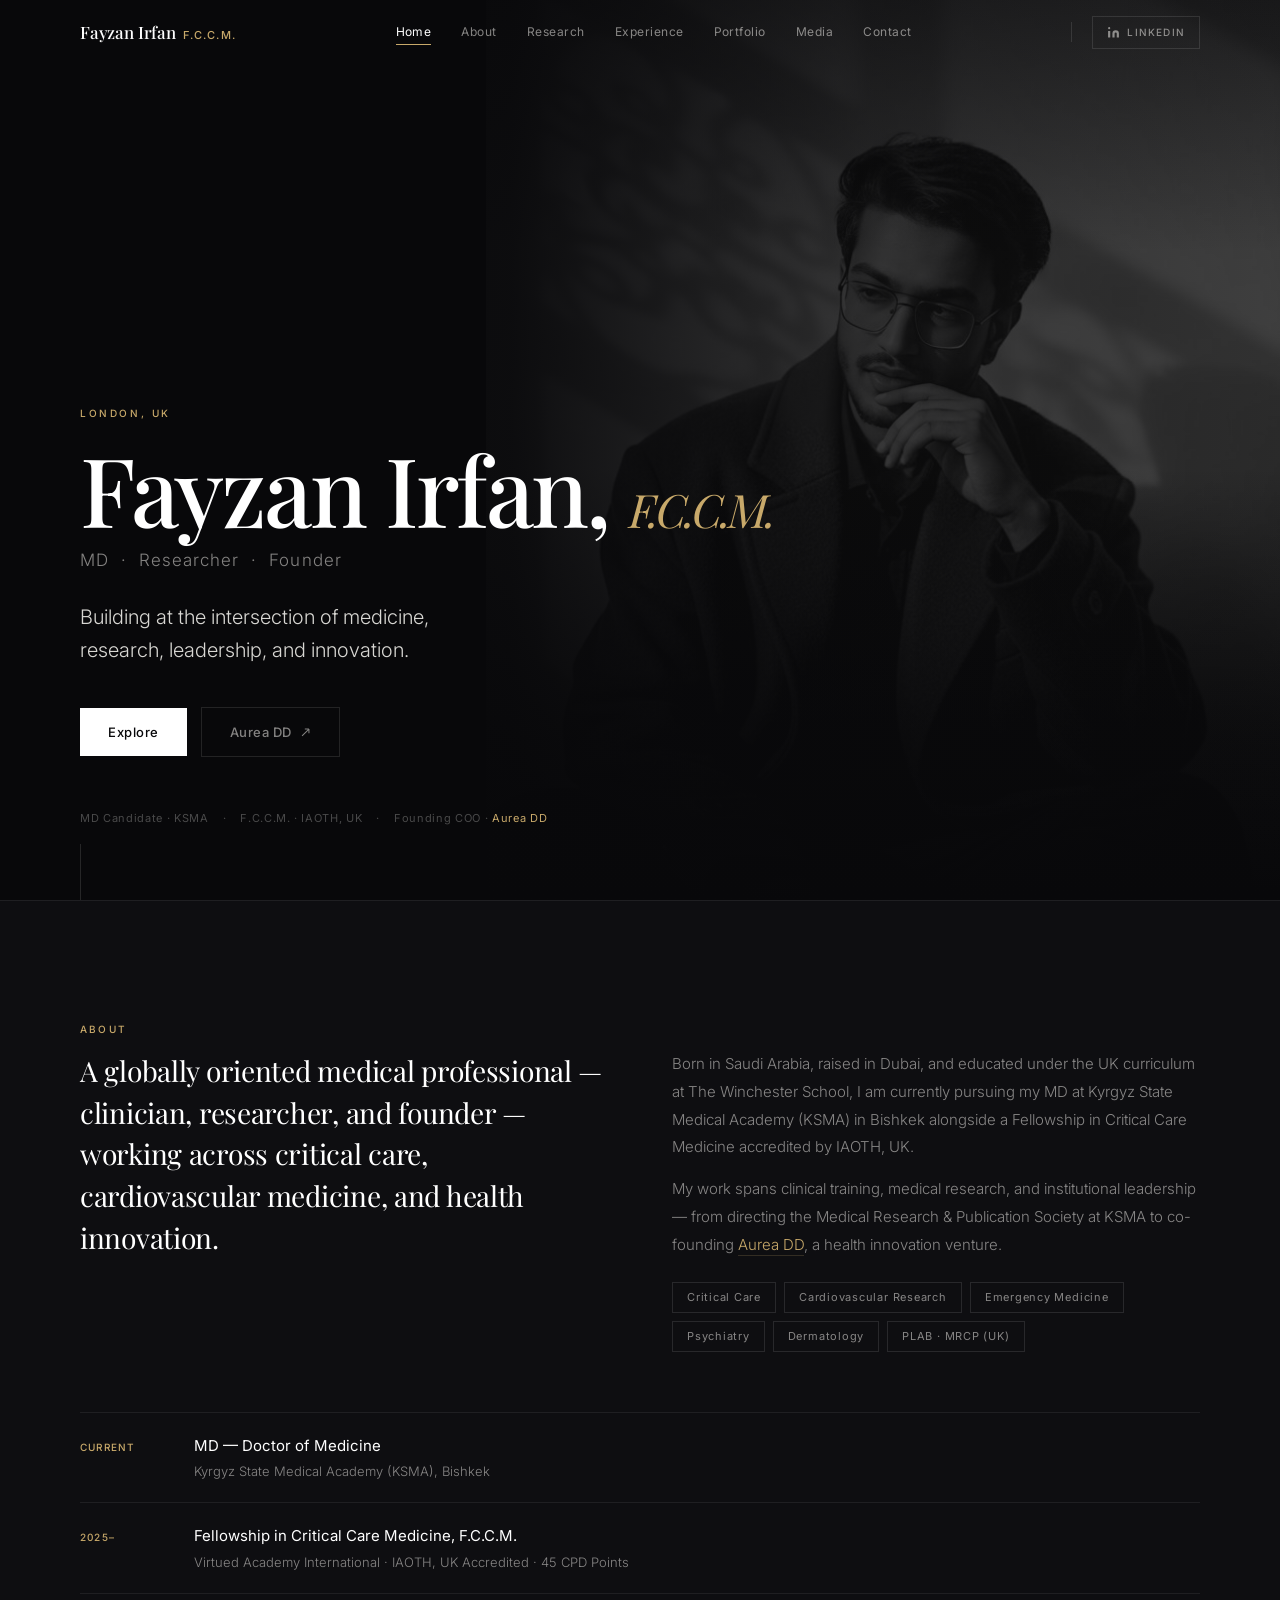
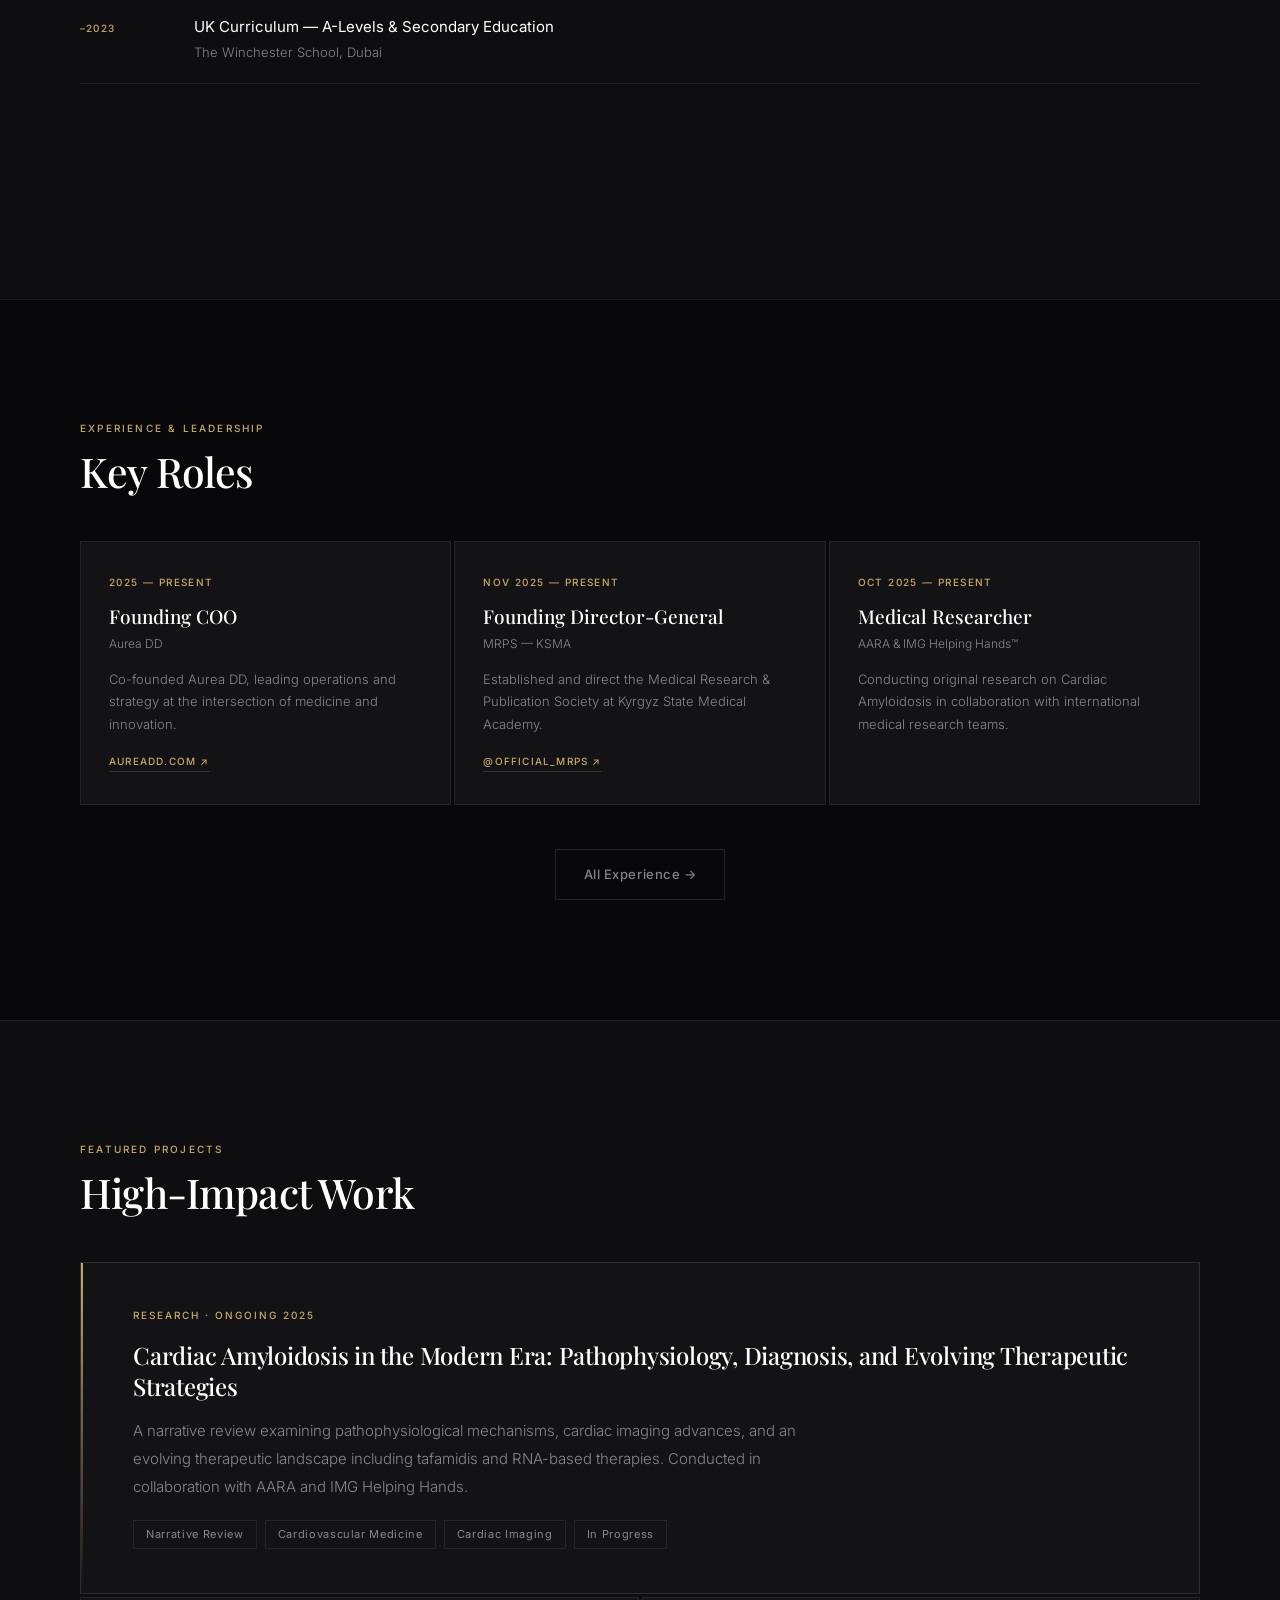
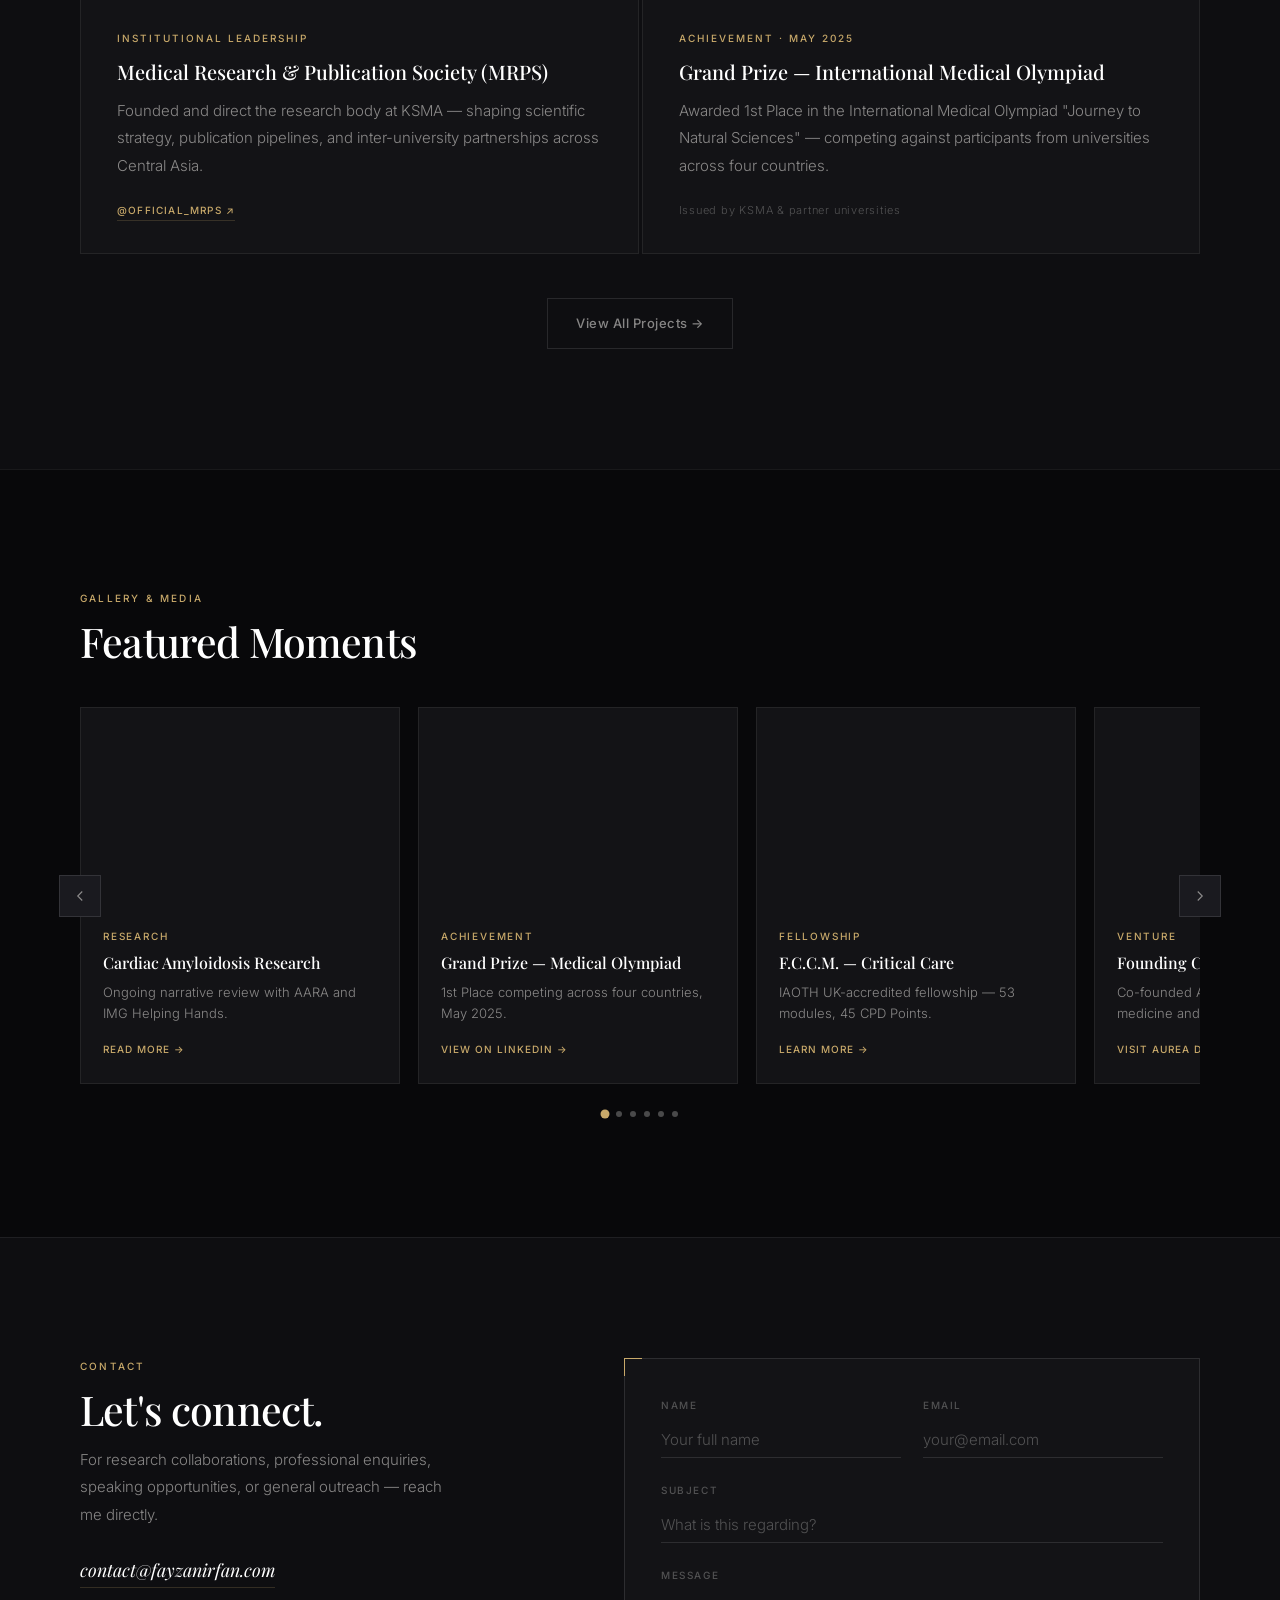
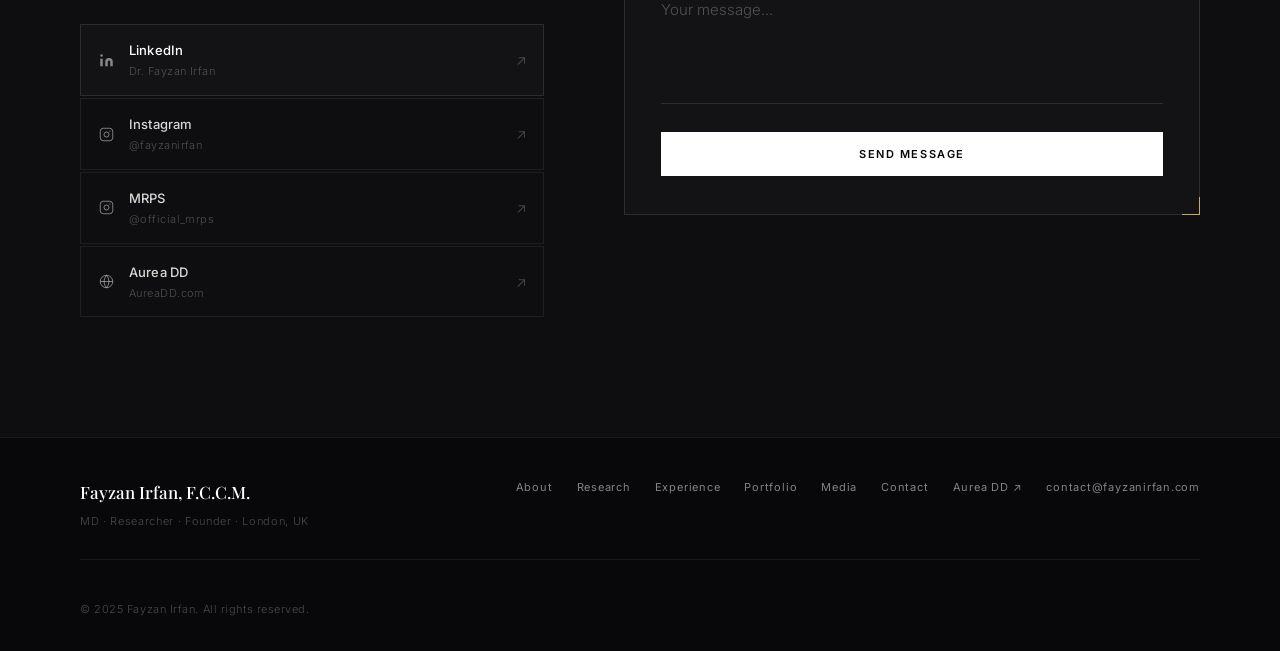
==== commit 9d2797ae: "multi_page" ====
--- a/index.html
+++ b/index.html
@@ -7,557 +7,324 @@
   <meta name="description" content="Fayzan Irfan, F.C.C.M. (London, UK) — MD Candidate, Medical Researcher, and Founding COO of Aurea DD."/>
   <link rel="preconnect" href="https://fonts.googleapis.com"/>
   <link rel="preconnect" href="https://fonts.gstatic.com" crossorigin/>
-  <link href="https://fonts.googleapis.com/css2?family=Playfair+Display:ital,wght@0,400;0,500;0,600;0,700;1,400;1,500;1,600&family=Inter:wght@300;400;500;600&display=swap" rel="stylesheet"/>
+  <link href="https://fonts.googleapis.com/css2?family=Playfair+Display:ital,wght@0,400;0,500;0,600;1,400;1,500&family=Inter:wght@300;400;500;600&display=swap" rel="stylesheet"/>
   <link rel="stylesheet" href="style.css"/>
 </head>
 <body>
 
-  <!-- ══════════════ NAVIGATION ══════════════ -->
-  <header class="nav" id="nav">
-    <div class="nav__inner">
-      <a class="nav__logo" href="#hero">
-        <span class="nav__logo-name">Fayzan Irfan</span>
-        <span class="nav__logo-suffix">F.C.C.M.</span>
+<!-- ════════════════ NAV ════════════════ -->
+<header class="nav" id="nav">
+  <div class="nav__inner">
+    <a href="index.html" class="nav__logo">
+      <span class="nav__logo-name">Fayzan Irfan</span>
+      <span class="nav__logo-suffix">F.C.C.M.</span>
+    </a>
+
+    <!-- Primary page links -->
+    <nav class="nav__pages" aria-label="Site pages">
+      <a href="index.html"               class="nav__page active">Home</a>
+      <a href="#hp-about"         class="nav__page">About</a>
+      <a href="pages/research.html"      class="nav__page">Research</a>
+      <a href="#hp-experience"    class="nav__page">Experience</a>
+      <a href="pages/portfolio.html"     class="nav__page">Portfolio</a>
+      <a href="pages/media.html"         class="nav__page">Media</a>
+      <a href="pages/contact.html"       class="nav__page">Contact</a>
+    </nav>
+
+    <div class="nav__right">
+      <!-- In-page anchor links (homepage only)
+      <div class="nav__anchors" id="navAnchors">
+        <a href="#hp-about"      class="nav__anchor">About</a>
+        <a href="#hp-experience" class="nav__anchor">Experience</a>
+        <a href="#hp-projects"   class="nav__anchor">Projects</a>
+        <a href="#hp-gallery"    class="nav__anchor">Gallery</a>
+        <a href="#hp-contact"    class="nav__anchor">Contact</a>
+      </div> -->
+      <div class="nav__sep"></div>
+      <a href="https://www.linkedin.com/in/dr-fayzan-irfan/" target="_blank" rel="noopener" class="nav__linkedin">
+        <svg viewBox="0 0 24 24" fill="currentColor" width="13" height="13"><path d="M16 8a6 6 0 016 6v7h-4v-7a2 2 0 00-2-2 2 2 0 00-2 2v7h-4v-7a6 6 0 016-6zM2 9h4v12H2z"/><circle cx="4" cy="4" r="2"/></svg>
+        LinkedIn
       </a>
-
-      <nav class="nav__links" id="navLinks">
-        <a href="#about"      class="nav__link">About</a>
-        <a href="#experience" class="nav__link">Experience</a>
-        <a href="#research"   class="nav__link">Research</a>
-        <a href="#gallery"    class="nav__link">Gallery</a>
-        <a href="#contact"    class="nav__link">Contact</a>
-      </nav>
-
-      <div class="nav__right">
-        <a href="https://www.linkedin.com/in/dr-fayzan-irfan/" target="_blank" class="nav__linkedin" aria-label="LinkedIn">
-          <svg viewBox="0 0 24 24" fill="currentColor" width="14" height="14">
-            <path d="M16 8a6 6 0 016 6v7h-4v-7a2 2 0 00-2-2 2 2 0 00-2 2v7h-4v-7a6 6 0 016-6zM2 9h4v12H2z"/>
-            <circle cx="4" cy="4" r="2"/>
-          </svg>
-          LinkedIn
+      <button class="nav__burger" id="navBurger" aria-label="Menu" aria-expanded="false">
+        <span></span><span></span>
+      </button>
+    </div>
+  </div>
+</header>
+
+<!-- Mobile drawer -->
+<div class="nav__drawer" id="navDrawer">
+  <a href="index.html"               class="nav__drawer-link active">Home</a>
+  <a href="pages/about.html"         class="nav__drawer-link">About</a>
+  <a href="pages/research.html"      class="nav__drawer-link">Research</a>
+  <a href="pages/experience.html"    class="nav__drawer-link">Experience</a>
+  <a href="pages/portfolio.html"     class="nav__drawer-link">Portfolio</a>
+  <a href="pages/media.html"         class="nav__drawer-link">Media</a>
+  <a href="pages/contact.html"       class="nav__drawer-link">Contact</a>
+</div>
+
+<!-- ════════════════ HERO ════════════════ -->
+<section class="hero" id="hero">
+  <div class="hero__bg" id="heroBg">
+    <img src="images/hero.jpeg" alt=""
+      onerror="document.getElementById('heroBg').classList.add('hero__bg--none'); this.remove();"/>
+    <div class="hero__overlay"></div>
+  </div>
+
+  <div class="hero__content">
+    <p class="hero__eyebrow">London, UK</p>
+    <h1 class="hero__name">
+      Fayzan Irfan<span style="color:var(--white)">,</span>
+      <span class="hero__name-suffix">F.C.C.M.</span>
+    </h1>
+    <p class="hero__roles">MD &nbsp;·&nbsp; Researcher &nbsp;·&nbsp; Founder</p>
+    <p class="hero__statement">Building at the intersection of medicine,<br/> research, leadership, and innovation.</p>
+    <div class="hero__actions">
+      <a href="#hp-about" class="btn btn--solid">Explore</a>
+      <a href="https://AureaDD.com" target="_blank" rel="noopener" class="btn btn--ghost">
+        Aurea DD
+        <svg viewBox="0 0 16 16" fill="none" stroke="currentColor" stroke-width="1.5" width="11" height="11"><path d="M3 13L13 3M13 3H7M13 3v6"/></svg>
+      </a>
+    </div>
+    <div class="hero__strip">
+      <span>MD Candidate · KSMA</span>
+      <span class="hero__strip-dot">·</span>
+      <span>F.C.C.M. · IAOTH, UK</span>
+      <span class="hero__strip-dot">·</span>
+      <span>Founding COO · <a href="https://AureaDD.com" target="_blank" rel="noopener">Aurea DD</a></span>
+    </div>
+  </div>
+  <div class="hero__scroll" aria-hidden="true"><div class="hero__scroll-line"></div></div>
+</section>
+
+<!-- ════════════════ ABOUT (homepage strip) ════════════════ -->
+<section class="hp-about" id="hp-about">
+  <div class="hp-about__inner">
+    <span class="label reveal">About</span>
+    <div class="hp-about__grid">
+      <div class="reveal">
+        <h2 class="hp-about__headline">A globally oriented medical professional — clinician, researcher, and founder — working across critical care, cardiovascular medicine, and health innovation.</h2>
+      </div>
+      <div class="reveal reveal--d1">
+        <p class="body-text">Born in Saudi Arabia, raised in Dubai, and educated under the UK curriculum at The Winchester School, I am currently pursuing my MD at Kyrgyz State Medical Academy (KSMA) in Bishkek alongside a Fellowship in Critical Care Medicine accredited by IAOTH, UK.</p>
+        <p class="body-text" style="margin-top:14px">My work spans clinical training, medical research, and institutional leadership — from directing the Medical Research &amp; Publication Society at KSMA to co-founding <a href="https://AureaDD.com" target="_blank" rel="noopener" class="text-link">Aurea DD</a>, a health innovation venture.</p>
+        <div class="hp-about__tags" style="margin-top:24px">
+          <span>Critical Care</span><span>Cardiovascular Research</span>
+          <span>Emergency Medicine</span><span>Psychiatry</span>
+          <span>Dermatology</span><span>PLAB · MRCP (UK)</span>
+        </div>
+      </div>
+    </div>
+
+    <div class="edu reveal reveal--d2">
+      <div class="edu__item">
+        <span class="edu__year">Current</span>
+        <div><span class="edu__title">MD — Doctor of Medicine</span><span class="edu__place">Kyrgyz State Medical Academy (KSMA), Bishkek</span></div>
+      </div>
+      <div class="edu__item">
+        <span class="edu__year">2025–</span>
+        <div><span class="edu__title">Fellowship in Critical Care Medicine, F.C.C.M.</span><span class="edu__place">Virtued Academy International · IAOTH, UK Accredited · 45 CPD Points</span></div>
+      </div>
+      <div class="edu__item">
+        <span class="edu__year">–2023</span>
+        <div><span class="edu__title">UK Curriculum — A-Levels &amp; Secondary Education</span><span class="edu__place">The Winchester School, Dubai</span></div>
+      </div>
+    </div>
+
+    <div style="margin-top:44px;text-align:center" class="reveal reveal--d3">
+      <a href="pages/about.html" class="btn btn--ghost">Full Profile →</a>
+    </div>
+  </div>
+</section>
+
+<!-- ════════════════ EXPERIENCE (homepage strip) ════════════════ -->
+<section class="hp-exp" id="hp-experience">
+  <div class="hp-exp__inner">
+    <div class="hp-exp__header reveal">
+      <span class="label">Experience &amp; Leadership</span>
+      <h2 class="section-heading">Key Roles</h2>
+    </div>
+
+    <div class="hp-exp__grid">
+      <div class="exp-card reveal">
+        <span class="exp-card__period">2025 — Present</span>
+        <h3 class="exp-card__role">Founding COO</h3>
+        <span class="exp-card__org">Aurea DD</span>
+        <p class="exp-card__desc">Co-founded Aurea DD, leading operations and strategy at the intersection of medicine and innovation.</p>
+        <a href="https://AureaDD.com" target="_blank" rel="noopener" class="exp-card__link">AureaDD.com ↗</a>
+      </div>
+      <div class="exp-card reveal reveal--d1">
+        <span class="exp-card__period">Nov 2025 — Present</span>
+        <h3 class="exp-card__role">Founding Director-General</h3>
+        <span class="exp-card__org">MRPS — KSMA</span>
+        <p class="exp-card__desc">Established and direct the Medical Research &amp; Publication Society at Kyrgyz State Medical Academy.</p>
+        <a href="https://instagram.com/official_mrps" target="_blank" rel="noopener" class="exp-card__link">@official_mrps ↗</a>
+      </div>
+      <div class="exp-card reveal reveal--d2">
+        <span class="exp-card__period">Oct 2025 — Present</span>
+        <h3 class="exp-card__role">Medical Researcher</h3>
+        <span class="exp-card__org">AARA &amp; IMG Helping Hands™</span>
+        <p class="exp-card__desc">Conducting original research on Cardiac Amyloidosis in collaboration with international medical research teams.</p>
+      </div>
+    </div>
+
+    <div style="margin-top:44px;text-align:center" class="reveal">
+      <a href="pages/experience.html" class="btn btn--ghost">All Experience →</a>
+    </div>
+  </div>
+</section>
+
+<!-- ════════════════ PROJECTS (homepage strip) ════════════════ -->
+<section class="hp-projects" id="hp-projects">
+  <div class="hp-projects__inner">
+    <div class="hp-projects__header reveal">
+      <span class="label">Featured Projects</span>
+      <h2 class="section-heading">High-Impact Work</h2>
+    </div>
+
+    <div class="proj-featured reveal">
+      <div class="proj-featured__tag">Research · Ongoing 2025</div>
+      <h3 class="proj-featured__title">Cardiac Amyloidosis in the Modern Era: Pathophysiology, Diagnosis, and Evolving Therapeutic Strategies</h3>
+      <p class="proj-featured__desc body-text">A narrative review examining pathophysiological mechanisms, cardiac imaging advances, and an evolving therapeutic landscape including tafamidis and RNA-based therapies. Conducted in collaboration with AARA and IMG Helping Hands.</p>
+      <div class="proj-featured__pills">
+        <span>Narrative Review</span><span>Cardiovascular Medicine</span><span>Cardiac Imaging</span><span>In Progress</span>
+      </div>
+    </div>
+
+    <div class="proj-cards">
+      <div class="proj-card reveal">
+        <div class="proj-card__tag">Institutional Leadership</div>
+        <h4 class="proj-card__title">Medical Research &amp; Publication Society (MRPS)</h4>
+        <p class="proj-card__desc body-text">Founded and direct the research body at KSMA — shaping scientific strategy, publication pipelines, and inter-university partnerships across Central Asia.</p>
+        <a href="https://instagram.com/official_mrps" target="_blank" rel="noopener" class="proj-card__link">@official_mrps ↗</a>
+      </div>
+      <div class="proj-card reveal reveal--d1">
+        <div class="proj-card__tag">Achievement · May 2025</div>
+        <h4 class="proj-card__title">Grand Prize — International Medical Olympiad</h4>
+        <p class="proj-card__desc body-text">Awarded 1st Place in the International Medical Olympiad "Journey to Natural Sciences" — competing against participants from universities across four countries.</p>
+        <span style="font-size:11px;color:var(--text-3);letter-spacing:.07em">Issued by KSMA &amp; partner universities</span>
+      </div>
+    </div>
+
+    <div style="margin-top:44px;text-align:center" class="reveal">
+      <a href="pages/portfolio.html" class="btn btn--ghost">View All Projects →</a>
+    </div>
+  </div>
+</section>
+
+<!-- ════════════════ GALLERY ════════════════ -->
+<section class="gallery-sec" id="hp-gallery">
+  <div class="gallery-sec__header reveal">
+    <span class="label">Gallery &amp; Media</span>
+    <h2 class="section-heading">Featured Moments</h2>
+  </div>
+
+  <div class="gallery-wrap">
+    <div class="g-track" id="gTrack">
+      <article class="g-card">
+        <div class="g-card__img" style="background-image:url('https://images.unsplash.com/photo-1631049307264-da0ec9d70304?w=700&auto=format&fit=crop&q=80')"></div>
+        <div class="g-card__body"><span class="g-card__tag">Research</span><h4 class="g-card__title">Cardiac Amyloidosis Research</h4><p class="g-card__desc">Ongoing narrative review with AARA and IMG Helping Hands.</p><a href="pages/research.html" class="g-card__link">Read more →</a></div>
+      </article>
+      <article class="g-card">
+        <div class="g-card__img" style="background-image:url('https://images.unsplash.com/photo-1576091160399-112ba8d25d1f?w=700&auto=format&fit=crop&q=80')"></div>
+        <div class="g-card__body"><span class="g-card__tag">Achievement</span><h4 class="g-card__title">Grand Prize — Medical Olympiad</h4><p class="g-card__desc">1st Place competing across four countries, May 2025.</p><a href="https://www.linkedin.com/in/dr-fayzan-irfan/" target="_blank" class="g-card__link">View on LinkedIn →</a></div>
+      </article>
+      <article class="g-card">
+        <div class="g-card__img" style="background-image:url('https://images.unsplash.com/photo-1519494026892-80bbd2d6fd0d?w=700&auto=format&fit=crop&q=80')"></div>
+        <div class="g-card__body"><span class="g-card__tag">Fellowship</span><h4 class="g-card__title">F.C.C.M. — Critical Care</h4><p class="g-card__desc">IAOTH UK-accredited fellowship — 53 modules, 45 CPD Points.</p><a href="pages/experience.html" class="g-card__link">Learn more →</a></div>
+      </article>
+      <article class="g-card">
+        <div class="g-card__img" style="background-image:url('https://images.unsplash.com/photo-1460925895917-afdab827c52f?w=700&auto=format&fit=crop&q=80')"></div>
+        <div class="g-card__body"><span class="g-card__tag">Venture</span><h4 class="g-card__title">Founding COO — Aurea DD</h4><p class="g-card__desc">Co-founded Aurea DD at the intersection of medicine and innovation.</p><a href="https://AureaDD.com" target="_blank" class="g-card__link">Visit Aurea DD →</a></div>
+      </article>
+      <article class="g-card">
+        <div class="g-card__img" style="background-image:url('https://images.unsplash.com/photo-1576671081837-49000212a370?w=700&auto=format&fit=crop&q=80')"></div>
+        <div class="g-card__body"><span class="g-card__tag">Leadership</span><h4 class="g-card__title">Founding Director-General — MRPS</h4><p class="g-card__desc">Directing scientific strategy and publication at KSMA.</p><a href="https://instagram.com/official_mrps" target="_blank" class="g-card__link">@official_mrps →</a></div>
+      </article>
+      <article class="g-card">
+        <div class="g-card__img" style="background-image:url('https://images.unsplash.com/photo-1523050854058-8df90110c9f1?w=700&auto=format&fit=crop&q=80')"></div>
+        <div class="g-card__body"><span class="g-card__tag">Governance</span><h4 class="g-card__title">Executive Head — Student Council</h4><p class="g-card__desc">Leading student governance and coordination at KSMA since 2024.</p><a href="pages/experience.html" class="g-card__link">View details →</a></div>
+      </article>
+    </div>
+    <button class="g-arrow g-arrow--prev" id="gPrev" aria-label="Previous"><svg viewBox="0 0 24 24" fill="none" stroke="currentColor" stroke-width="1.5" width="18" height="18"><polyline points="15 18 9 12 15 6"/></svg></button>
+    <button class="g-arrow g-arrow--next" id="gNext" aria-label="Next"><svg viewBox="0 0 24 24" fill="none" stroke="currentColor" stroke-width="1.5" width="18" height="18"><polyline points="9 6 15 12 9 18"/></svg></button>
+  </div>
+  <div class="g-dots" id="gDots"></div>
+</section>
+
+<!-- ════════════════ CONTACT ════════════════ -->
+<section class="contact-sec" id="hp-contact">
+  <div class="contact-sec__inner">
+    <div class="reveal">
+      <span class="label">Contact</span>
+      <h2 class="contact-sec__heading section-heading">Let's connect.</h2>
+      <p class="contact-sec__sub body-text">For research collaborations, professional enquiries, speaking opportunities, or general outreach — reach me directly.</p>
+      <a href="mailto:contact@fayzanirfan.com" class="contact-email">contact@fayzanirfan.com</a>
+
+      <div class="socials">
+        <a href="https://www.linkedin.com/in/dr-fayzan-irfan/" target="_blank" rel="noopener" class="s-row s-row--primary">
+          <div class="s-row__icon"><svg viewBox="0 0 24 24" fill="currentColor" width="15" height="15"><path d="M16 8a6 6 0 016 6v7h-4v-7a2 2 0 00-2-2 2 2 0 00-2 2v7h-4v-7a6 6 0 016-6zM2 9h4v12H2z"/><circle cx="4" cy="4" r="2"/></svg></div>
+          <div class="s-row__text"><span class="s-row__name">LinkedIn</span><span class="s-row__handle">Dr. Fayzan Irfan</span></div>
+          <span class="s-row__arrow">↗</span>
         </a>
-        <button class="nav__burger" id="navBurger" aria-label="Toggle menu" aria-expanded="false">
-          <span></span>
-          <span></span>
-        </button>
-      </div>
-    </div>
-  </header>
-
-  <!-- ══════════════ HERO ══════════════ -->
-  <section class="hero" id="hero">
-
-    <!-- Full-bleed B&W photo with cinematic blend -->
-    <div class="hero__bg" aria-hidden="true">
-      <img
-        src="images/hero.jpeg"
-        alt=""
-        id="heroBgImg"
-        onerror="document.getElementById('heroBgImg').style.display='none'; document.querySelector('.hero__bg').classList.add('hero__bg--no-img');"
-      />
-      <div class="hero__bg-gradient"></div>
-    </div>
-
-    <div class="hero__content">
-      <p class="hero__eyebrow">London, UK</p>
-
-      <h1 class="hero__name">
-        Fayzan Irfan<span class="hero__comma">,</span>
-        <span class="hero__fccm">F.C.C.M.</span>
-      </h1>
-
-      <p class="hero__roles">MD &nbsp;·&nbsp; Researcher &nbsp;·&nbsp; Founder</p>
-
-      <p class="hero__statement">
-        Building at the intersection of medicine,<br class="hero__br"/> research, leadership, and innovation.
-      </p>
-
-      <div class="hero__actions">
-        <a href="#about" class="btn btn--solid">Explore</a>
-        <a href="https://AureaDD.com" target="_blank" rel="noopener" class="btn btn--ghost">
-          Aurea DD
-          <svg viewBox="0 0 16 16" fill="none" stroke="currentColor" stroke-width="1.5" width="11" height="11">
-            <path d="M3 13L13 3M13 3H7M13 3v6"/>
-          </svg>
+        <a href="https://instagram.com/fayzanirfan" target="_blank" rel="noopener" class="s-row">
+          <div class="s-row__icon"><svg viewBox="0 0 24 24" fill="none" stroke="currentColor" stroke-width="1.5" width="15" height="15"><rect x="2" y="2" width="20" height="20" rx="5"/><circle cx="12" cy="12" r="4"/><circle cx="17.5" cy="6.5" r="1" fill="currentColor" stroke="none"/></svg></div>
+          <div class="s-row__text"><span class="s-row__name">Instagram</span><span class="s-row__handle">@fayzanirfan</span></div>
+          <span class="s-row__arrow">↗</span>
         </a>
-      </div>
-
-      <div class="hero__strip">
-        <span>MD Candidate · KSMA</span>
-        <span class="hero__strip-dot">·</span>
-        <span>F.C.C.M. · IAOTH, UK</span>
-        <span class="hero__strip-dot">·</span>
-        <span>Founding COO · <a href="https://AureaDD.com" target="_blank" rel="noopener" class="hero__strip-link">Aurea DD</a></span>
-      </div>
-    </div>
-
-    <div class="hero__scroll-hint" aria-hidden="true">
-      <div class="hero__scroll-line"></div>
-    </div>
-  </section>
-
-  <!-- ══════════════ ABOUT ══════════════ -->
-  <section class="about" id="about">
-    <div class="about__inner">
-
-      <div class="about__header reveal">
-        <span class="label">About</span>
-      </div>
-
-      <div class="about__grid">
-        <div class="about__left reveal">
-          <h2 class="about__headline">
-            A globally oriented medical professional — clinician, researcher, and founder — working across critical care, cardiovascular medicine, and health innovation.
-          </h2>
+        <a href="https://instagram.com/official_mrps" target="_blank" rel="noopener" class="s-row">
+          <div class="s-row__icon"><svg viewBox="0 0 24 24" fill="none" stroke="currentColor" stroke-width="1.5" width="15" height="15"><rect x="2" y="2" width="20" height="20" rx="5"/><circle cx="12" cy="12" r="4"/><circle cx="17.5" cy="6.5" r="1" fill="currentColor" stroke="none"/></svg></div>
+          <div class="s-row__text"><span class="s-row__name">MRPS</span><span class="s-row__handle">@official_mrps</span></div>
+          <span class="s-row__arrow">↗</span>
+        </a>
+        <a href="https://AureaDD.com" target="_blank" rel="noopener" class="s-row">
+          <div class="s-row__icon"><svg viewBox="0 0 24 24" fill="none" stroke="currentColor" stroke-width="1.5" width="15" height="15"><circle cx="12" cy="12" r="10"/><line x1="2" y1="12" x2="22" y2="12"/><path d="M12 2a15.3 15.3 0 014 10 15.3 15.3 0 01-4 10 15.3 15.3 0 01-4-10 15.3 15.3 0 014-10z"/></svg></div>
+          <div class="s-row__text"><span class="s-row__name">Aurea DD</span><span class="s-row__handle">AureaDD.com</span></div>
+          <span class="s-row__arrow">↗</span>
+        </a>
+      </div>
+    </div>
+
+    <div class="reveal reveal--d1">
+      <form class="cf" id="contactForm" novalidate>
+        <div class="cf__row">
+          <div class="cf__field"><label for="fc-name">Name</label><input type="text" id="fc-name" placeholder="Your full name" required/><span class="cf__err">Please enter your name</span></div>
+          <div class="cf__field"><label for="fc-email">Email</label><input type="email" id="fc-email" placeholder="your@email.com" required/><span class="cf__err">Enter a valid email</span></div>
         </div>
-
-        <div class="about__right reveal reveal--delay">
-          <p class="body-text">
-            Born in Saudi Arabia, raised in Dubai, and educated under the UK curriculum at The Winchester School, I am currently pursuing my MD at Kyrgyz State Medical Academy (KSMA) in Bishkek alongside a Fellowship in Critical Care Medicine accredited by IAOTH, UK.
-          </p>
-          <p class="body-text">
-            My work spans clinical training, medical research, and institutional leadership — from directing the Medical Research &amp; Publication Society at KSMA to co-founding
-            <a href="https://AureaDD.com" target="_blank" rel="noopener" class="text-link">Aurea DD</a>,
-            a health innovation venture. I am driven by a commitment to evidence-based medicine, rigorous research, and global clinical standards.
-          </p>
-          <p class="body-text">
-            Long-term ambitions include PLAB, MRCP (UK), and advanced postgraduate training grounded in clinical excellence and ethical leadership.
-          </p>
-
-          <div class="about__tags">
-            <span>Critical Care Medicine</span>
-            <span>Cardiovascular Research</span>
-            <span>Emergency Medicine</span>
-            <span>Psychiatry</span>
-            <span>Dermatology</span>
-            <span>PLAB · MRCP (UK)</span>
-          </div>
-        </div>
-      </div>
-
-      <!-- Education timeline -->
-      <div class="edu reveal">
-        <div class="edu__item">
-          <span class="edu__year">Current</span>
-          <div class="edu__body">
-            <span class="edu__title">MD — Doctor of Medicine</span>
-            <span class="edu__place">Kyrgyz State Medical Academy (KSMA), Bishkek</span>
-          </div>
-        </div>
-        <div class="edu__item">
-          <span class="edu__year">2025–</span>
-          <div class="edu__body">
-            <span class="edu__title">Fellowship in Critical Care Medicine, F.C.C.M.</span>
-            <span class="edu__place">Virtued Academy International · IAOTH, UK Accredited · 45 CPD Points</span>
-          </div>
-        </div>
-        <div class="edu__item">
-          <span class="edu__year">–2023</span>
-          <div class="edu__body">
-            <span class="edu__title">UK Curriculum — A-Levels &amp; Secondary Education</span>
-            <span class="edu__place">The Winchester School, Dubai</span>
-          </div>
-        </div>
-      </div>
-
-    </div>
-  </section>
-
-  <!-- ══════════════ EXPERIENCE ══════════════ -->
-  <section class="experience" id="experience">
-    <div class="exp__inner">
-      <div class="exp__header reveal">
-        <span class="label">Experience &amp; Leadership</span>
-        <h2 class="section-heading">Roles &amp; Affiliations</h2>
-      </div>
-
-      <div class="exp__list">
-
-        <div class="exp__item reveal">
-          <div class="exp__meta">
-            <span class="exp__period">2025 — Present</span>
-          </div>
-          <div class="exp__body">
-            <div class="exp__title-row">
-              <h3 class="exp__role">Founding COO</h3>
-              <a href="https://AureaDD.com" target="_blank" rel="noopener" class="exp__org exp__org--link">
-                Aurea DD
-                <svg viewBox="0 0 16 16" fill="none" stroke="currentColor" stroke-width="1.5" width="10" height="10"><path d="M3 13L13 3M13 3H7M13 3v6"/></svg>
-              </a>
-            </div>
-            <p class="exp__desc">Co-founded Aurea DD, a health innovation venture. Leading operations, strategy, and early-stage development at the intersection of medicine and entrepreneurship.</p>
-          </div>
-        </div>
-
-        <div class="exp__item reveal">
-          <div class="exp__meta">
-            <span class="exp__period">Nov 2025 — Present</span>
-          </div>
-          <div class="exp__body">
-            <div class="exp__title-row">
-              <h3 class="exp__role">Founding Director-General</h3>
-              <span class="exp__org">MRPS — KSMA</span>
-            </div>
-            <p class="exp__desc">Established and lead the Medical Research &amp; Publication Society at Kyrgyz State Medical Academy. Directing scientific strategy, publication pipelines, and inter-university collaboration across Central Asia. <a href="https://instagram.com/official_mrps" target="_blank" class="text-link">@official_mrps</a></p>
-          </div>
-        </div>
-
-        <div class="exp__item reveal">
-          <div class="exp__meta">
-            <span class="exp__period">Sep 2024 — Present</span>
-          </div>
-          <div class="exp__body">
-            <div class="exp__title-row">
-              <h3 class="exp__role">Executive Head — Student Council</h3>
-              <span class="exp__org">KSMA, Bishkek</span>
-            </div>
-            <p class="exp__desc">Leading student governance, overseeing committees, and coordinating academic events across the university.</p>
-          </div>
-        </div>
-
-        <div class="exp__item reveal">
-          <div class="exp__meta">
-            <span class="exp__period">Oct 2025 — Present</span>
-          </div>
-          <div class="exp__body">
-            <div class="exp__title-row">
-              <h3 class="exp__role">Medical Researcher</h3>
-              <span class="exp__org">AARA · Remote, USA</span>
-            </div>
-            <p class="exp__desc">Conducting original research on Cardiac Amyloidosis — pathophysiology, diagnostics, and evolving therapeutic strategies — in collaboration with multidisciplinary international teams.</p>
-          </div>
-        </div>
-
-        <div class="exp__item reveal">
-          <div class="exp__meta">
-            <span class="exp__period">Oct 2025 — Present</span>
-          </div>
-          <div class="exp__body">
-            <div class="exp__title-row">
-              <h3 class="exp__role">Medical Researcher</h3>
-              <span class="exp__org">IMG Helping Hands™ · Remote, USA</span>
-            </div>
-            <p class="exp__desc">Leading research on Cardiac Amyloidosis focusing on early detection and cardiac imaging under the IMG Helping Hands international medical graduates network.</p>
-          </div>
-        </div>
-
-        <div class="exp__item reveal">
-          <div class="exp__meta">
-            <span class="exp__period">Oct 2025 — Present</span>
-          </div>
-          <div class="exp__body">
-            <div class="exp__title-row">
-              <h3 class="exp__role">Fellowship in Critical Care Medicine</h3>
-              <span class="exp__org">Virtued Academy · IAOTH, UK</span>
-            </div>
-            <p class="exp__desc">53 modules across 219 sessions covering advanced ICU management, ventilator management, hemodynamic monitoring, sepsis, ARDS, and critical care pharmacology. 45 CPD Points.</p>
-          </div>
-        </div>
-
-      </div>
-    </div>
-  </section>
-
-  <!-- ══════════════ RESEARCH ══════════════ -->
-  <section class="research" id="research">
-    <div class="research__inner">
-      <div class="research__header reveal">
-        <span class="label">Research</span>
-        <h2 class="section-heading">Academic Work</h2>
-      </div>
-
-      <!-- Featured paper -->
-      <div class="research__featured reveal">
-        <div class="research__featured-tag">Featured Research · Ongoing 2025</div>
-        <h3 class="research__featured-title">
-          Cardiac Amyloidosis in the Modern Era: Pathophysiology, Diagnosis, and Evolving Therapeutic Strategies
-        </h3>
-        <p class="research__featured-desc body-text">
-          A narrative review examining the pathophysiological mechanisms of cardiac amyloidosis, advances in cardiac imaging and biomarker-based early diagnosis, and an evolving therapeutic landscape including tafamidis and RNA-based therapies. Conducted in collaboration with AARA and IMG Helping Hands.
-        </p>
-        <div class="research__featured-pills">
-          <span>Narrative Review</span>
-          <span>Cardiovascular Medicine</span>
-          <span>Cardiac Imaging</span>
-          <span>In Progress · 2025</span>
-        </div>
-      </div>
-
-      <!-- Two-column cards -->
-      <div class="research__cards">
-        <div class="research__card reveal">
-          <div class="research__card-tag">Institutional Leadership</div>
-          <h4 class="research__card-title">Medical Research &amp; Publication Society (MRPS)</h4>
-          <p class="research__card-desc body-text">
-            Founded and direct the research body at KSMA — shaping scientific strategy, managing publication pipelines, and building academic partnerships across Central Asia.
-          </p>
-          <a href="https://instagram.com/official_mrps" target="_blank" rel="noopener" class="research__card-link">
-            @official_mrps
-            <svg viewBox="0 0 16 16" fill="none" stroke="currentColor" stroke-width="1.5" width="10" height="10"><path d="M3 13L13 3M13 3H7M13 3v6"/></svg>
-          </a>
-        </div>
-
-        <div class="research__card reveal">
-          <div class="research__card-tag">Achievement · May 2025</div>
-          <h4 class="research__card-title">Grand Prize — International Medical Olympiad</h4>
-          <p class="research__card-desc body-text">
-            Awarded 1st Place in the International Medical Olympiad "Journey to Natural Sciences" — a globally competitive event with participants from universities across Kyrgyzstan, Kazakhstan, Uzbekistan, and Russia.
-          </p>
-          <span class="research__card-issuer">Issued by KSMA &amp; partner universities</span>
-        </div>
-      </div>
-
-    </div>
-  </section>
-
-  <!-- ══════════════ GALLERY ══════════════ -->
-  <section class="gallery" id="gallery">
-    <div class="gallery__header reveal">
-      <span class="label" style="padding-left: var(--pad);">Gallery &amp; Media</span>
-      <h2 class="section-heading" style="padding-left: var(--pad);">Featured Moments</h2>
-    </div>
-
-    <div class="gallery__carousel-wrap">
-      <div class="gallery__track" id="galleryTrack">
-
-        <article class="gcard">
-          <div class="gcard__img" style="background-image:url('https://images.unsplash.com/photo-1631049307264-da0ec9d70304?w=700&auto=format&fit=crop&q=80')"></div>
-          <div class="gcard__body">
-            <span class="gcard__tag">Research</span>
-            <h4 class="gcard__title">Cardiac Amyloidosis Research Initiative</h4>
-            <p class="gcard__desc">Ongoing narrative review conducted with AARA and IMG Helping Hands.</p>
-            <a href="#research" class="gcard__link">Read more →</a>
-          </div>
-        </article>
-
-        <article class="gcard">
-          <div class="gcard__img" style="background-image:url('https://images.unsplash.com/photo-1576091160399-112ba8d25d1f?w=700&auto=format&fit=crop&q=80')"></div>
-          <div class="gcard__body">
-            <span class="gcard__tag">Achievement</span>
-            <h4 class="gcard__title">Grand Prize — International Medical Olympiad</h4>
-            <p class="gcard__desc">1st Place at "Journey to Natural Sciences", competing across four countries.</p>
-            <a href="https://www.linkedin.com/in/dr-fayzan-irfan/" target="_blank" class="gcard__link">View on LinkedIn →</a>
-          </div>
-        </article>
-
-        <article class="gcard">
-          <div class="gcard__img" style="background-image:url('https://images.unsplash.com/photo-1519494026892-80bbd2d6fd0d?w=700&auto=format&fit=crop&q=80')"></div>
-          <div class="gcard__body">
-            <span class="gcard__tag">Fellowship</span>
-            <h4 class="gcard__title">F.C.C.M. — Critical Care Fellowship</h4>
-            <p class="gcard__desc">IAOTH UK-accredited Fellowship — 53 modules, 219 sessions, 45 CPD Points.</p>
-            <a href="https://www.linkedin.com/company/71099373/" target="_blank" class="gcard__link">Learn more →</a>
-          </div>
-        </article>
-
-        <article class="gcard">
-          <div class="gcard__img" style="background-image:url('https://images.unsplash.com/photo-1460925895917-afdab827c52f?w=700&auto=format&fit=crop&q=80')"></div>
-          <div class="gcard__body">
-            <span class="gcard__tag">Venture</span>
-            <h4 class="gcard__title">Founding COO — Aurea DD</h4>
-            <p class="gcard__desc">Co-founded Aurea DD at the intersection of medicine and innovation.</p>
-            <a href="https://AureaDD.com" target="_blank" class="gcard__link">Visit Aurea DD →</a>
-          </div>
-        </article>
-
-        <article class="gcard">
-          <div class="gcard__img" style="background-image:url('https://images.unsplash.com/photo-1576671081837-49000212a370?w=700&auto=format&fit=crop&q=80')"></div>
-          <div class="gcard__body">
-            <span class="gcard__tag">Leadership</span>
-            <h4 class="gcard__title">Founding Director-General — MRPS, KSMA</h4>
-            <p class="gcard__desc">Established and lead the Medical Research &amp; Publication Society at KSMA.</p>
-            <a href="https://instagram.com/official_mrps" target="_blank" class="gcard__link">@official_mrps →</a>
-          </div>
-        </article>
-
-        <article class="gcard">
-          <div class="gcard__img" style="background-image:url('https://images.unsplash.com/photo-1523050854058-8df90110c9f1?w=700&auto=format&fit=crop&q=80')"></div>
-          <div class="gcard__body">
-            <span class="gcard__tag">Governance</span>
-            <h4 class="gcard__title">Executive Head — KSMA Student Council</h4>
-            <p class="gcard__desc">Leading student governance and coordination across KSMA since 2024.</p>
-            <a href="https://www.linkedin.com/in/dr-fayzan-irfan/" target="_blank" class="gcard__link">View on LinkedIn →</a>
-          </div>
-        </article>
-
-      </div>
-
-      <button class="gallery__arrow gallery__arrow--prev" id="galleryPrev" aria-label="Previous slide">
-        <svg viewBox="0 0 24 24" fill="none" stroke="currentColor" stroke-width="1.5" width="18" height="18"><polyline points="15 18 9 12 15 6"/></svg>
-      </button>
-      <button class="gallery__arrow gallery__arrow--next" id="galleryNext" aria-label="Next slide">
-        <svg viewBox="0 0 24 24" fill="none" stroke="currentColor" stroke-width="1.5" width="18" height="18"><polyline points="9 6 15 12 9 18"/></svg>
-      </button>
-    </div>
-
-    <div class="gallery__dots" id="galleryDots"></div>
-  </section>
-
-  <!-- ══════════════ CONTACT ══════════════ -->
-  <section class="contact" id="contact">
-    <div class="contact__inner">
-
-      <!-- Left col -->
-      <div class="contact__left reveal">
-        <span class="label">Contact</span>
-        <h2 class="contact__heading section-heading">Let's connect.</h2>
-        <p class="contact__sub body-text">
-          For research collaborations, professional enquiries, speaking opportunities, or general outreach — reach me directly.
-        </p>
-
-        <a href="mailto:contact@fayzanirfan.com" class="contact__email">
-          contact@fayzanirfan.com
-        </a>
-
-        <!-- Social links -->
-        <div class="socials">
-
-          <a href="https://www.linkedin.com/in/dr-fayzan-irfan/" target="_blank" rel="noopener" class="social-row social-row--primary">
-            <div class="social-row__icon">
-              <svg viewBox="0 0 24 24" fill="currentColor" width="16" height="16">
-                <path d="M16 8a6 6 0 016 6v7h-4v-7a2 2 0 00-2-2 2 2 0 00-2 2v7h-4v-7a6 6 0 016-6zM2 9h4v12H2z"/>
-                <circle cx="4" cy="4" r="2"/>
-              </svg>
-            </div>
-            <div class="social-row__text">
-              <span class="social-row__name">LinkedIn</span>
-              <span class="social-row__handle">Dr. Fayzan Irfan</span>
-            </div>
-            <span class="social-row__arrow">↗</span>
-          </a>
-
-          <a href="https://instagram.com/fayzanirfan" target="_blank" rel="noopener" class="social-row">
-            <div class="social-row__icon">
-              <svg viewBox="0 0 24 24" fill="none" stroke="currentColor" stroke-width="1.5" width="16" height="16">
-                <rect x="2" y="2" width="20" height="20" rx="5"/>
-                <circle cx="12" cy="12" r="4"/>
-                <circle cx="17.5" cy="6.5" r="1" fill="currentColor" stroke="none"/>
-              </svg>
-            </div>
-            <div class="social-row__text">
-              <span class="social-row__name">Instagram</span>
-              <span class="social-row__handle">@fayzanirfan</span>
-            </div>
-            <span class="social-row__arrow">↗</span>
-          </a>
-
-          <a href="https://instagram.com/official_mrps" target="_blank" rel="noopener" class="social-row">
-            <div class="social-row__icon">
-              <svg viewBox="0 0 24 24" fill="none" stroke="currentColor" stroke-width="1.5" width="16" height="16">
-                <rect x="2" y="2" width="20" height="20" rx="5"/>
-                <circle cx="12" cy="12" r="4"/>
-                <circle cx="17.5" cy="6.5" r="1" fill="currentColor" stroke="none"/>
-              </svg>
-            </div>
-            <div class="social-row__text">
-              <span class="social-row__name">MRPS Instagram</span>
-              <span class="social-row__handle">@official_mrps</span>
-            </div>
-            <span class="social-row__arrow">↗</span>
-          </a>
-
-          <a href="https://AureaDD.com" target="_blank" rel="noopener" class="social-row">
-            <div class="social-row__icon">
-              <svg viewBox="0 0 24 24" fill="none" stroke="currentColor" stroke-width="1.5" width="16" height="16">
-                <circle cx="12" cy="12" r="10"/>
-                <line x1="2" y1="12" x2="22" y2="12"/>
-                <path d="M12 2a15.3 15.3 0 014 10 15.3 15.3 0 01-4 10 15.3 15.3 0 01-4-10 15.3 15.3 0 014-10z"/>
-              </svg>
-            </div>
-            <div class="social-row__text">
-              <span class="social-row__name">Aurea DD</span>
-              <span class="social-row__handle">AureaDD.com</span>
-            </div>
-            <span class="social-row__arrow">↗</span>
-          </a>
-
-          <a href="https://orcid.org" target="_blank" rel="noopener" class="social-row">
-            <div class="social-row__icon">
-              <svg viewBox="0 0 24 24" fill="none" stroke="currentColor" stroke-width="1.5" width="16" height="16">
-                <circle cx="12" cy="12" r="10"/>
-                <line x1="12" y1="8" x2="12" y2="12"/>
-                <line x1="12" y1="16" x2="12.01" y2="16"/>
-              </svg>
-            </div>
-            <div class="social-row__text">
-              <span class="social-row__name">ORCID</span>
-              <span class="social-row__handle">Research Profile</span>
-            </div>
-            <span class="social-row__arrow">↗</span>
-          </a>
-
-        </div>
-      </div>
-
-      <!-- Right col — Form -->
-      <div class="contact__right reveal reveal--delay">
-        <form class="cf" id="contactForm" novalidate>
-
-          <div class="cf__row">
-            <div class="cf__field" id="field-name">
-              <label for="fc-name">Name</label>
-              <input type="text" id="fc-name" placeholder="Your full name" required autocomplete="name"/>
-              <span class="cf__err">Please enter your name</span>
-            </div>
-            <div class="cf__field" id="field-email">
-              <label for="fc-email">Email</label>
-              <input type="email" id="fc-email" placeholder="your@email.com" required autocomplete="email"/>
-              <span class="cf__err">Enter a valid email address</span>
-            </div>
-          </div>
-
-          <div class="cf__field" id="field-subject">
-            <label for="fc-subject">Subject</label>
-            <input type="text" id="fc-subject" placeholder="What is this regarding?" autocomplete="off"/>
-          </div>
-
-          <div class="cf__field cf__field--ta" id="field-msg">
-            <label for="fc-msg">Message</label>
-            <textarea id="fc-msg" rows="6" placeholder="Your message..." required></textarea>
-            <span class="cf__err">Please enter your message</span>
-          </div>
-
-          <button type="submit" class="cf__submit" id="fcSubmit">
-            <span class="cf__submit-text">Send Message</span>
-            <span class="cf__loader" aria-hidden="true"></span>
-          </button>
-
-          <div class="cf__success" id="fcSuccess" role="alert">
-            ✓ &nbsp;Message received — I'll be in touch shortly.
-          </div>
-
-        </form>
-      </div>
-
-    </div>
-  </section>
-
-  <!-- ══════════════ FOOTER ══════════════ -->
-  <footer class="footer">
-    <div class="footer__inner">
-      <div class="footer__brand">
-        <span class="footer__name">Fayzan Irfan, F.C.C.M.</span>
-        <span class="footer__sub">MD · Researcher · Founder · London, UK</span>
-      </div>
-
-      <nav class="footer__links" aria-label="Footer navigation">
-        <a href="https://AureaDD.com" target="_blank" rel="noopener">Aurea DD ↗</a>
-        <a href="https://www.linkedin.com/in/dr-fayzan-irfan/" target="_blank" rel="noopener">LinkedIn</a>
-        <a href="https://instagram.com/official_mrps" target="_blank" rel="noopener">MRPS</a>
-        <a href="mailto:contact@fayzanirfan.com">contact@fayzanirfan.com</a>
-      </nav>
-    </div>
-
-    <div class="footer__logos">
-      <img src="images/logo (1).jpeg"  alt="Aurea DD logo"  class="footer__logo"
-        onerror="this.style.display='none'"/>
-      <img src="images/logo (2).jpeg"   alt="MRPS logo"      class="footer__logo"
-        onerror="this.style.display='none'"/>
-    </div>
-
-    <p class="footer__copy">© 2025 Fayzan Irfan. All rights reserved.</p>
-  </footer>
-
-  <script src="scripts.js"></script>
+        <div class="cf__field"><label for="fc-subject">Subject</label><input type="text" id="fc-subject" placeholder="What is this regarding?"/></div>
+        <div class="cf__field cf__field--ta"><label for="fc-msg">Message</label><textarea id="fc-msg" rows="5" placeholder="Your message..." required></textarea><span class="cf__err">Please enter your message</span></div>
+        <button type="submit" class="cf__submit" id="fcSubmit"><span class="cf__submit-text">Send Message</span><span class="cf__loader"></span></button>
+        <div class="cf__success" id="fcSuccess">✓ &nbsp;Message received — I'll be in touch shortly.</div>
+      </form>
+    </div>
+  </div>
+</section>
+
+<!-- ════════════════ FOOTER ════════════════ -->
+<footer class="footer">
+  <div class="footer__inner">
+    <div class="footer__brand">
+      <span class="footer__name">Fayzan Irfan, F.C.C.M.</span>
+      <span class="footer__sub">MD · Researcher · Founder · London, UK</span>
+    </div>
+    <nav class="footer__links">
+      <a href="pages/about.html">About</a>
+      <a href="pages/research.html">Research</a>
+      <a href="pages/experience.html">Experience</a>
+      <a href="pages/portfolio.html">Portfolio</a>
+      <a href="pages/media.html">Media</a>
+      <a href="pages/contact.html">Contact</a>
+      <a href="https://AureaDD.com" target="_blank" rel="noopener">Aurea DD ↗</a>
+      <a href="mailto:contact@fayzanirfan.com">contact@fayzanirfan.com</a>
+    </nav>
+  </div>
+  <div class="footer__logos">
+    <img src="images/aurea-logo.png" alt="Aurea DD" class="footer__logo" onerror="this.style.display='none'"/>
+    <img src="images/mrps-logo.png"  alt="MRPS"     class="footer__logo" onerror="this.style.display='none'"/>
+  </div>
+  <p class="footer__copy">© 2025 Fayzan Irfan. All rights reserved.</p>
+</footer>
+
+<script src="scripts.js"></script>
 </body>
 </html>
--- a/style.css
+++ b/style.css
@@ -1,1060 +1,727 @@
 /* ═══════════════════════════════════════════════════════════
-   FAYZAN IRFAN — PORTFOLIO  |  style.css
-   Theme   : Editorial luxury — near-black, champagne gold
+   FAYZAN IRFAN — PORTFOLIO  |  style.css  v4.0
+   Shared across ALL pages (index + 6 sub-pages)
+   Theme   : Editorial luxury — near-black + champagne gold
    Fonts   : Playfair Display (headings) · Inter (body)
-   Version : 3.0 — all screenshot fixes applied
-═══════════════════════════════════════════════════════════ */
-
-/* ── DESIGN TOKENS ───────────────────────────────────────── */
+═══════════════════════════════════════════════════════════ */
+
+/* ── TOKENS ───────────────────────────────────────────── */
 :root {
-  /* Colours */
-  --ink:           #09090B;
-  --ink-alt:       #111114;
-  --surface:       #141417;
-  --surface-2:     #1C1C21;
-  --border:        rgba(255,255,255,0.07);
-  --border-med:    rgba(255,255,255,0.11);
-  --gold:          #C8A96A;
-  --gold-lt:       #DEC08A;
-  --gold-faint:    rgba(200,169,106,0.08);
-  --gold-border:   rgba(200,169,106,0.20);
-  --white:         #FFFFFF;
-  --off-white:     #F5F4EF;
-  --text:          rgba(245,244,239,0.88);
-  --text-2:        rgba(245,244,239,0.52);
-  --text-3:        rgba(245,244,239,0.28);
-  --green:         #4ADE80;
-  --red:           #F87171;
-
-  /* Layout */
-  --pad:           80px;
-  --section-v:     128px;
-  --nav-h:         64px;
-  --radius:        2px;
-
-  /* Easing */
-  --ease:     cubic-bezier(.22, 1, .36, 1);
-  --ease-std: cubic-bezier(.76, 0, .24, 1);
-
-  /* Type */
-  --f-10: 10px;
-  --f-11: 11px;
-  --f-13: 13px;
-  --f-15: 15px;
-  --f-17: 17px;
-  --f-22: 22px;
-}
-
-/* ── RESET ───────────────────────────────────────────────── */
-*, *::before, *::after { margin: 0; padding: 0; box-sizing: border-box; }
-html { scroll-behavior: smooth; }
-body {
-  background: var(--ink);
-  color: var(--text);
-  font-family: 'Inter', -apple-system, BlinkMacSystemFont, sans-serif;
-  font-size: var(--f-15);
-  font-weight: 300;
-  line-height: 1.7;
-  overflow-x: hidden;
-  -webkit-font-smoothing: antialiased;
-}
-img { display: block; max-width: 100%; }
-a   { color: inherit; text-decoration: none; }
-button { font-family: inherit; }
-::selection { background: rgba(200,169,106,.22); color: var(--white); }
-
-/* ── SHARED UTILITIES ────────────────────────────────────── */
-.label {
-  display: block;
-  font-size: var(--f-10);
-  font-weight: 500;
-  letter-spacing: .22em;
-  text-transform: uppercase;
-  color: var(--gold);
-  margin-bottom: 12px;
-}
-.section-heading {
-  font-family: 'Playfair Display', Georgia, serif;
-  font-size: clamp(28px, 3.2vw, 46px);
-  font-weight: 500;
-  line-height: 1.08;
-  letter-spacing: -.02em;
-  color: var(--white);
-}
-.body-text {
-  font-size: var(--f-15);
-  font-weight: 300;
-  line-height: 1.85;
-  color: var(--text-2);
-}
-.text-link {
-  color: var(--gold);
-  border-bottom: 1px solid var(--gold-border);
-  padding-bottom: 1px;
-  transition: opacity .2s;
-}
-.text-link:hover { opacity: .65; }
+  --ink:          #08080A;
+  --ink-2:        #0E0E11;
+  --surface:      #131316;
+  --surface-2:    #1A1A1F;
+  --border:       rgba(255,255,255,0.07);
+  --border-med:   rgba(255,255,255,0.11);
+  --gold:         #C8A96A;
+  --gold-lt:      #DEC08A;
+  --gold-faint:   rgba(200,169,106,0.08);
+  --gold-border:  rgba(200,169,106,0.20);
+  --white:        #FFFFFF;
+  --off-white:    #F5F4EF;
+  --text:         rgba(245,244,239,0.88);
+  --text-2:       rgba(245,244,239,0.52);
+  --text-3:       rgba(245,244,239,0.28);
+  --green:        #4ADE80;
+  --red:          #F87171;
+  --pad:          80px;
+  --nav-h:        64px;
+  --section-v:    120px;
+  --ease:         cubic-bezier(.22,1,.36,1);
+}
+
+/* ── RESET ──────────────────────────────────────────────── */
+*,*::before,*::after{margin:0;padding:0;box-sizing:border-box}
+html{scroll-behavior:smooth}
+body{
+  background:var(--ink);color:var(--text);
+  font-family:'Inter',-apple-system,BlinkMacSystemFont,sans-serif;
+  font-size:15px;font-weight:300;line-height:1.7;
+  overflow-x:hidden;-webkit-font-smoothing:antialiased;
+}
+img{display:block;max-width:100%}
+a{color:inherit;text-decoration:none}
+button{font-family:inherit;cursor:pointer}
+::selection{background:rgba(200,169,106,.22);color:var(--white)}
+
+/* ── SHARED UTILITIES ───────────────────────────────────── */
+.label{
+  display:block;font-size:10px;font-weight:500;
+  letter-spacing:.22em;text-transform:uppercase;
+  color:var(--gold);margin-bottom:12px;
+}
+.section-heading{
+  font-family:'Playfair Display',Georgia,serif;
+  font-size:clamp(28px,3.2vw,46px);font-weight:500;
+  line-height:1.08;letter-spacing:-.02em;color:var(--white);
+}
+.body-text{font-size:15px;font-weight:300;line-height:1.85;color:var(--text-2)}
+.text-link{
+  color:var(--gold);border-bottom:1px solid var(--gold-border);
+  padding-bottom:1px;transition:opacity .2s;
+}
+.text-link:hover{opacity:.65}
 
 /* Buttons */
-.btn {
-  display: inline-flex; align-items: center; gap: 8px;
-  padding: 13px 28px;
-  font-size: var(--f-13); font-weight: 500;
-  letter-spacing: .04em;
-  transition: all .22s var(--ease);
-  cursor: pointer; border: none;
-}
-.btn--solid {
-  background: var(--white); color: var(--ink);
-}
-.btn--solid:hover {
-  background: var(--off-white);
-  transform: translateY(-1px);
-  box-shadow: 0 8px 28px rgba(0,0,0,.45);
-}
-.btn--ghost {
-  background: transparent; color: var(--text-2);
-  border: 1px solid var(--border-med);
-}
-.btn--ghost:hover {
-  color: var(--white);
-  border-color: var(--gold-border);
-  background: var(--gold-faint);
-  box-shadow: none; transform: none;
-}
-
-/* Reveal animation */
-.reveal {
-  opacity: 0;
-  transform: translateY(24px);
-  transition: opacity .85s var(--ease), transform .85s var(--ease);
-}
-.reveal--delay  { transition-delay: .16s; }
-.reveal--delay2 { transition-delay: .28s; }
-.reveal.visible { opacity: 1; transform: none; }
-
-/* ═══════════════════════════════════════════════════════════
-   NAVIGATION
-═══════════════════════════════════════════════════════════ */
-.nav {
-  position: fixed;
-  top: 0; left: 0; right: 0;
-  z-index: 900;
-  height: var(--nav-h);
-  transition: background .4s ease, border-color .4s ease, backdrop-filter .4s ease;
-}
-.nav.scrolled {
-  background: rgba(9,9,11,.88);
-  border-bottom: 1px solid var(--border);
-  backdrop-filter: blur(18px);
-  -webkit-backdrop-filter: blur(18px);
-}
-.nav__inner {
-  max-width: 1300px; margin: 0 auto;
-  padding: 0 var(--pad);
-  height: 100%;
-  display: flex; align-items: center;
-  justify-content: space-between; gap: 32px;
+.btn{
+  display:inline-flex;align-items:center;gap:8px;
+  padding:13px 28px;font-size:13px;font-weight:500;
+  letter-spacing:.04em;border:none;transition:all .22s var(--ease);
+}
+.btn--solid{background:var(--white);color:var(--ink)}
+.btn--solid:hover{background:var(--off-white);transform:translateY(-1px);box-shadow:0 8px 28px rgba(0,0,0,.45)}
+.btn--ghost{background:transparent;color:var(--text-2);border:1px solid var(--border-med)}
+.btn--ghost:hover{color:var(--white);border-color:var(--gold-border);background:var(--gold-faint)}
+
+/* Reveal */
+.reveal{opacity:0;transform:translateY(24px);transition:opacity .85s var(--ease),transform .85s var(--ease)}
+.reveal--d1{transition-delay:.12s}
+.reveal--d2{transition-delay:.22s}
+.reveal--d3{transition-delay:.32s}
+.reveal.in{opacity:1;transform:none}
+
+/* Keyframes */
+@keyframes fadeUp{from{opacity:0;transform:translateY(18px)}to{opacity:1;transform:none}}
+@keyframes fadeIn{to{opacity:1}}
+@keyframes spin{to{transform:rotate(360deg)}}
+@keyframes scrollDrop{0%{top:-100%}100%{top:200%}}
+
+/* ═══════════════════════════════════════════════════════════
+   TOP NAV  — shared across all pages
+   Contains both the primary page links AND the
+   in-page anchor links (homepage only, js toggles visibility)
+═══════════════════════════════════════════════════════════ */
+.nav{
+  position:fixed;top:0;left:0;right:0;z-index:900;
+  height:var(--nav-h);
+  transition:background .4s,border-color .4s,backdrop-filter .4s;
+}
+.nav.scrolled{
+  background:rgba(8,8,10,.90);
+  border-bottom:1px solid var(--border);
+  backdrop-filter:blur(18px);-webkit-backdrop-filter:blur(18px);
+}
+.nav__inner{
+  max-width:1340px;margin:0 auto;padding:0 var(--pad);
+  height:100%;display:flex;align-items:center;
+  justify-content:space-between;gap:24px;
 }
 
 /* Logo */
-.nav__logo {
-  display: flex; align-items: baseline; gap: 7px;
-  flex-shrink: 0;
-}
-.nav__logo-name {
-  font-family: 'Playfair Display', serif;
-  font-size: 17px; font-weight: 500;
-  color: var(--white); letter-spacing: -.01em;
-}
-.nav__logo-suffix {
-  font-size: var(--f-11); font-weight: 500;
-  letter-spacing: .1em; color: var(--gold);
-}
-
-/* Nav links */
-.nav__links {
-  display: flex; align-items: center; gap: 36px;
-}
-.nav__link {
-  font-size: var(--f-13); font-weight: 400;
-  color: var(--text-2); letter-spacing: .02em;
-  position: relative;
-  transition: color .2s;
-}
-.nav__link::after {
-  content: '';
-  position: absolute; bottom: -3px; left: 0;
-  width: 0; height: 1px;
-  background: var(--gold);
-  transition: width .3s var(--ease);
-}
-.nav__link:hover        { color: var(--white); }
-.nav__link:hover::after { width: 100%; }
-
-/* Right side */
-.nav__right { display: flex; align-items: center; gap: 16px; }
-.nav__linkedin {
-  display: flex; align-items: center; gap: 7px;
-  font-size: var(--f-11); font-weight: 500;
-  letter-spacing: .12em; text-transform: uppercase;
-  color: var(--text-2);
-  padding: 8px 16px;
-  border: 1px solid var(--border-med);
-  transition: color .2s, border-color .2s, background .2s;
-}
-.nav__linkedin:hover {
-  color: var(--white);
-  border-color: var(--gold-border);
-  background: var(--gold-faint);
-}
+.nav__logo{display:flex;align-items:baseline;gap:7px;flex-shrink:0}
+.nav__logo-name{
+  font-family:'Playfair Display',serif;font-size:17px;font-weight:500;
+  color:var(--white);letter-spacing:-.01em;
+}
+.nav__logo-suffix{font-size:11px;font-weight:500;letter-spacing:.1em;color:var(--gold)}
+
+/* Primary page links */
+.nav__pages{display:flex;align-items:center;gap:30px}
+.nav__page{
+  font-size:12px;font-weight:400;color:var(--text-2);
+  letter-spacing:.04em;position:relative;transition:color .2s;
+  white-space:nowrap;
+}
+.nav__page::after{
+  content:'';position:absolute;bottom:-3px;left:0;
+  width:0;height:1px;background:var(--gold);
+  transition:width .3s var(--ease);
+}
+.nav__page:hover,.nav__page.active{color:var(--white)}
+.nav__page:hover::after,.nav__page.active::after{width:100%}
+
+/* Right side: anchor links (homepage only) + linkedin */
+.nav__right{display:flex;align-items:center;gap:20px}
+.nav__anchors{display:flex;align-items:center;gap:24px}
+.nav__anchor{
+  font-size:12px;font-weight:400;color:var(--text-3);
+  letter-spacing:.03em;transition:color .2s;white-space:nowrap;
+}
+.nav__anchor:hover{color:var(--gold)}
+.nav__sep{
+  width:1px;height:20px;background:var(--border-med);
+  flex-shrink:0;
+}
+.nav__linkedin{
+  display:flex;align-items:center;gap:7px;
+  font-size:10px;font-weight:500;letter-spacing:.12em;
+  text-transform:uppercase;color:var(--text-2);
+  padding:7px 14px;border:1px solid var(--border-med);
+  transition:color .2s,border-color .2s,background .2s;white-space:nowrap;
+}
+.nav__linkedin:hover{color:var(--white);border-color:var(--gold-border);background:var(--gold-faint)}
 
 /* Burger */
-.nav__burger {
-  display: none;
-  flex-direction: column; justify-content: center; gap: 5px;
-  width: 32px; height: 32px;
-  background: none; border: none; cursor: pointer; padding: 4px;
-}
-.nav__burger span {
-  display: block; width: 20px; height: 1px;
-  background: var(--text-2);
-  transition: transform .3s var(--ease), opacity .2s;
-}
-
-/* Mobile menu open state */
-.nav__links.open {
-  display: flex; flex-direction: column; gap: 0;
-  position: fixed;
-  top: var(--nav-h); left: 0; right: 0;
-  background: rgba(9,9,11,.97);
-  backdrop-filter: blur(20px);
-  border-bottom: 1px solid var(--border);
-  padding: 28px var(--pad) 36px;
-  z-index: 899;
-}
-.nav__links.open .nav__link {
-  font-size: var(--f-17); padding: 14px 0;
-  border-bottom: 1px solid var(--border);
-}
-.nav__links.open .nav__link:last-child { border-bottom: none; }
-
-/* ═══════════════════════════════════════════════════════════
-   HERO
-═══════════════════════════════════════════════════════════ */
-.hero {
-  position: relative;
-  /* Fill exactly the viewport */
-  height: 100svh;
-  min-height: 600px;
-  display: flex;
-  flex-direction: column;
-  justify-content: flex-end;   /* content sits in lower half */
-  overflow: hidden;
-  background: var(--ink);
-}
-
-/* ── B&W photo background ── */
-.hero__bg {
-  position: absolute;
-  inset: 0;
-  z-index: 0;
-  pointer-events: none;
-}
-.hero__bg img {
-  position: absolute;
-  /* right-aligned so face is visible even on wide screens */
-  top: 0; right: 0;
-  height: 100%; width: 60%;
-  object-fit: cover;
-  object-position: center top;
-  /* Black-and-white + dimmed */
-  filter: grayscale(100%) contrast(.75) brightness(.38);
-  opacity: 1;
-}
-/* fallback when no image */
-.hero__bg--no-img {
-  background: linear-gradient(135deg, #0d0d0f 60%, #181820);
-}
-
-/* Gradient wipes: left heavy, strong at bottom */
-.hero__bg-gradient {
-  position: absolute; inset: 0;
+.nav__burger{
+  display:none;flex-direction:column;justify-content:center;gap:5px;
+  width:32px;height:32px;background:none;border:none;padding:4px;
+}
+.nav__burger span{
+  display:block;width:20px;height:1px;background:var(--text-2);
+  transition:transform .3s var(--ease),opacity .2s;
+}
+
+/* Mobile drawer */
+.nav__drawer{
+  display:none;flex-direction:column;
+  position:fixed;top:var(--nav-h);left:0;right:0;
+  background:rgba(8,8,10,.97);backdrop-filter:blur(20px);
+  border-bottom:1px solid var(--border);
+  padding:24px var(--pad) 32px;z-index:899;gap:0;
+}
+.nav__drawer.open{display:flex}
+.nav__drawer-link{
+  font-size:16px;font-weight:300;color:var(--text-2);
+  padding:13px 0;border-bottom:1px solid var(--border);
+  transition:color .2s;letter-spacing:.02em;
+}
+.nav__drawer-link:last-child{border-bottom:none}
+.nav__drawer-link:hover,.nav__drawer-link.active{color:var(--white)}
+
+/* ═══════════════════════════════════════════════════════════
+   PAGE HERO BANNER  — sub-pages (not homepage)
+═══════════════════════════════════════════════════════════ */
+.page-hero{
+  padding:calc(var(--nav-h) + 72px) var(--pad) 80px;
+  background:var(--ink-2);border-bottom:1px solid var(--border);
+}
+.page-hero__inner{max-width:1340px;margin:0 auto}
+.page-hero__back{
+  display:inline-flex;align-items:center;gap:8px;
+  font-size:11px;font-weight:500;letter-spacing:.14em;
+  text-transform:uppercase;color:var(--text-3);
+  margin-bottom:32px;transition:color .2s;
+}
+.page-hero__back:hover{color:var(--gold)}
+.page-hero__back svg{transition:transform .2s}
+.page-hero__back:hover svg{transform:translateX(-3px)}
+.page-hero__label{margin-bottom:14px}
+.page-hero__title{
+  font-family:'Playfair Display',serif;
+  font-size:clamp(36px,5vw,68px);font-weight:500;
+  line-height:1.0;letter-spacing:-.03em;color:var(--white);
+  margin-bottom:20px;
+}
+.page-hero__sub{
+  font-size:16px;font-weight:300;line-height:1.75;
+  color:var(--text-2);max-width:560px;
+}
+
+/* ═══════════════════════════════════════════════════════════
+   SECTION WRAPPER  — reused on all pages
+═══════════════════════════════════════════════════════════ */
+.sec{padding:var(--section-v) var(--pad);border-top:1px solid var(--border)}
+.sec--alt{background:var(--ink-2)}
+.sec__inner{max-width:1340px;margin:0 auto}
+.sec__header{margin-bottom:52px}
+.sec__header .section-heading{margin-top:8px}
+
+/* ═══════════════════════════════════════════════════════════
+   HOMEPAGE — HERO
+═══════════════════════════════════════════════════════════ */
+.hero{
+  position:relative;height:100svh;min-height:600px;
+  display:flex;flex-direction:column;justify-content:flex-end;
+  overflow:hidden;background:var(--ink);
+}
+.hero__bg{position:absolute;inset:0;z-index:0;pointer-events:none}
+.hero__bg img{
+  position:absolute;top:0;right:0;
+  height:100%;width:62%;
+  object-fit:cover;object-position:center top;
+  filter:grayscale(100%) contrast(.72) brightness(.34);
+}
+.hero__bg--none{background:linear-gradient(135deg,#0d0d0f 60%,#16161e)}
+.hero__overlay{
+  position:absolute;inset:0;pointer-events:none;
   background:
-    /* left fade — keeps text always readable */
-    linear-gradient(to right,
-      rgba(9,9,11,1.00)  0%,
-      rgba(9,9,11,0.88) 42%,
-      rgba(9,9,11,0.35) 68%,
-      rgba(9,9,11,0.10) 100%
-    ),
-    /* bottom fade — connects to about section */
-    linear-gradient(to top,
-      rgba(9,9,11,1.00) 0%,
-      rgba(9,9,11,0.80) 18%,
-      rgba(9,9,11,0.00) 48%
-    ),
-    /* top fade — softens image top */
-    linear-gradient(to bottom,
-      rgba(9,9,11,0.55) 0%,
-      rgba(9,9,11,0.00) 28%
-    );
-}
-
-/* ── Hero text content ── */
-.hero__content {
-  position: relative; z-index: 2;
-  max-width: 1300px; margin: 0 auto; width: 100%;
-  padding: 0 var(--pad) 72px;
-}
-.hero__eyebrow {
-  font-size: var(--f-10); font-weight: 500;
-  letter-spacing: .26em; text-transform: uppercase;
-  color: var(--gold); margin-bottom: 18px;
-  opacity: 0; animation: fadeUp .7s var(--ease) .15s forwards;
-}
-.hero__name {
-  font-family: 'Playfair Display', serif;
-  font-size: clamp(48px, 7.5vw, 96px);
-  font-weight: 500; line-height: 1.0;
-  letter-spacing: -.03em; color: var(--white);
-  margin-bottom: 10px;
-  opacity: 0; animation: fadeUp .9s var(--ease) .28s forwards;
-}
-.hero__comma { color: var(--white); }
-.hero__fccm  {
-  font-family: 'Playfair Display', serif;
-  font-style: italic;
-  font-size: clamp(26px, 3.8vw, 52px);
-  color: var(--gold); font-weight: 400;
-  letter-spacing: -.01em;
-}
-.hero__roles {
-  font-size: var(--f-17); font-weight: 300;
-  color: var(--text-2); letter-spacing: .06em;
-  margin-bottom: 28px;
-  opacity: 0; animation: fadeUp .7s var(--ease) .44s forwards;
-}
-.hero__statement {
-  font-size: clamp(15px, 1.6vw, 20px);
-  font-weight: 300; line-height: 1.65;
-  color: var(--text); max-width: 520px;
-  margin-bottom: 40px;
-  opacity: 0; animation: fadeUp .7s var(--ease) .58s forwards;
-}
-.hero__br { display: inline; }
-
-/* CTA buttons */
-.hero__actions {
-  display: flex; align-items: center; gap: 14px;
-  margin-bottom: 52px;
-  opacity: 0; animation: fadeUp .7s var(--ease) .72s forwards;
-}
-
-/* Affiliations strip */
-.hero__strip {
-  display: flex; align-items: center;
-  flex-wrap: wrap; gap: 8px 14px;
-  font-size: var(--f-11); font-weight: 400;
-  letter-spacing: .06em; color: var(--text-3);
-  opacity: 0; animation: fadeUp .7s var(--ease) .86s forwards;
-}
-.hero__strip-dot   { color: var(--text-3); }
-.hero__strip-link  { color: var(--gold); transition: opacity .2s; }
-.hero__strip-link:hover { opacity: .65; }
-
-/* Scroll hint line */
-.hero__scroll-hint {
-  position: absolute;
-  bottom: 0; left: var(--pad);
-  z-index: 2;
-  opacity: 0; animation: fadeIn .8s ease 1.2s forwards;
-}
-.hero__scroll-line {
-  width: 1px; height: 56px;
-  background: rgba(255,255,255,.12);
-  position: relative; overflow: hidden;
-}
-.hero__scroll-line::after {
-  content: '';
-  position: absolute; top: -100%;
-  width: 100%; height: 50%;
-  background: linear-gradient(to bottom, transparent, var(--gold));
-  animation: scrollDrop 2s ease-in-out infinite;
-}
-
-@keyframes fadeUp {
-  from { opacity: 0; transform: translateY(18px); }
-  to   { opacity: 1; transform: none; }
-}
-@keyframes fadeIn { to { opacity: 1; } }
-@keyframes scrollDrop { 0%{top:-100%} 100%{top:200%} }
-
-/* ═══════════════════════════════════════════════════════════
-   ABOUT
-═══════════════════════════════════════════════════════════ */
-.about {
-  background: var(--ink-alt);
-  border-top: 1px solid var(--border);
-  padding: var(--section-v) var(--pad);
-}
-.about__inner { max-width: 1300px; margin: 0 auto; }
-.about__header { margin-bottom: 44px; }
-
-.about__grid {
-  display: grid; grid-template-columns: 1fr 1fr;
-  gap: 64px; align-items: start;
-  margin-bottom: 64px;
-}
-.about__headline {
-  font-family: 'Playfair Display', serif;
-  font-size: clamp(20px, 2.2vw, 30px);
-  font-weight: 400; line-height: 1.48;
-  letter-spacing: -.01em; color: var(--white);
-}
-.about__right .body-text { margin-bottom: 16px; }
-.about__right .body-text:last-of-type { margin-bottom: 28px; }
-
-.about__tags {
-  display: flex; flex-wrap: wrap; gap: 8px;
-}
-.about__tags span {
-  font-size: var(--f-11); font-weight: 400;
-  letter-spacing: .07em; color: var(--text-2);
-  padding: 5px 14px;
-  border: 1px solid var(--border-med);
-  transition: border-color .2s, color .2s;
-}
-.about__tags span:hover { border-color: var(--gold-border); color: var(--gold); }
-
-/* Education */
-.edu {
-  border-top: 1px solid var(--border);
-  display: flex; flex-direction: column;
-}
-.edu__item {
-  display: grid; grid-template-columns: 90px 1fr;
-  gap: 24px; align-items: baseline;
-  padding: 22px 0;
-  border-bottom: 1px solid var(--border);
-  transition: background .2s;
-}
-.edu__item:hover { background: rgba(255,255,255,.018); }
-.edu__year {
-  font-size: var(--f-10); font-weight: 500;
-  letter-spacing: .12em; color: var(--gold);
-  text-transform: uppercase; flex-shrink: 0;
-}
-.edu__title {
-  display: block; font-size: var(--f-15);
-  font-weight: 400; color: var(--white);
-  margin-bottom: 2px;
-}
-.edu__place {
-  display: block; font-size: var(--f-13);
-  font-weight: 300; color: var(--text-2);
-}
-
-/* ═══════════════════════════════════════════════════════════
-   EXPERIENCE
-═══════════════════════════════════════════════════════════ */
-.experience {
-  background: var(--ink);
-  border-top: 1px solid var(--border);
-  padding: var(--section-v) var(--pad);
-}
-.exp__inner  { max-width: 1300px; margin: 0 auto; }
-.exp__header { margin-bottom: 56px; }
-.exp__header .section-heading { margin-top: 8px; }
-
-.exp__list { display: flex; flex-direction: column; }
-.exp__item {
-  display: grid; grid-template-columns: 190px 1fr;
-  gap: 40px; align-items: start;
-  padding: 32px 0;
-  border-bottom: 1px solid var(--border);
-  transition: background .2s;
-}
-.exp__item:first-child { border-top: 1px solid var(--border); }
-.exp__item:hover { background: rgba(255,255,255,.018); }
-
-.exp__period {
-  display: block;
-  font-size: var(--f-10); font-weight: 500;
-  letter-spacing: .1em; text-transform: uppercase;
-  color: var(--text-3); padding-top: 4px;
-}
-
-.exp__title-row {
-  display: flex; align-items: baseline;
-  flex-wrap: wrap; gap: 6px 14px;
-  margin-bottom: 10px;
-}
-.exp__role {
-  font-family: 'Playfair Display', serif;
-  font-size: var(--f-22); font-weight: 500;
-  color: var(--white); letter-spacing: -.01em;
-}
-.exp__org {
-  font-size: var(--f-13); font-weight: 300; color: var(--text-2);
-}
-.exp__org--link {
-  color: var(--gold);
-  display: inline-flex; align-items: center; gap: 4px;
-  border-bottom: 1px solid var(--gold-border);
-  transition: opacity .2s;
-}
-.exp__org--link:hover { opacity: .7; }
-.exp__desc {
-  font-size: var(--f-13); font-weight: 300;
-  line-height: 1.78; color: var(--text-2);
-  max-width: 640px;
-}
-
-/* ═══════════════════════════════════════════════════════════
-   RESEARCH
-═══════════════════════════════════════════════════════════ */
-.research {
-  background: var(--ink-alt);
-  border-top: 1px solid var(--border);
-  padding: var(--section-v) var(--pad);
-}
-.research__inner  { max-width: 1300px; margin: 0 auto; }
-.research__header { margin-bottom: 52px; }
-.research__header .section-heading { margin-top: 8px; }
-
+    linear-gradient(to right,rgba(8,8,10,1) 0%,rgba(8,8,10,.90) 40%,rgba(8,8,10,.30) 68%,rgba(8,8,10,.06) 100%),
+    linear-gradient(to top,rgba(8,8,10,1) 0%,rgba(8,8,10,.78) 18%,rgba(8,8,10,0) 48%),
+    linear-gradient(to bottom,rgba(8,8,10,.55) 0%,rgba(8,8,10,0) 28%);
+}
+.hero__content{
+  position:relative;z-index:2;
+  max-width:1340px;margin:0 auto;width:100%;
+  padding:0 var(--pad) 72px;
+}
+.hero__eyebrow{
+  font-size:10px;font-weight:500;letter-spacing:.26em;
+  text-transform:uppercase;color:var(--gold);margin-bottom:18px;
+  opacity:0;animation:fadeUp .7s var(--ease) .15s forwards;
+}
+.hero__name{
+  font-family:'Playfair Display',serif;
+  font-size:clamp(46px,7.5vw,96px);font-weight:500;
+  line-height:1.0;letter-spacing:-.03em;color:var(--white);
+  margin-bottom:10px;opacity:0;animation:fadeUp .9s var(--ease) .28s forwards;
+}
+.hero__name-suffix{
+  font-style:italic;font-weight:400;color:var(--gold);
+  font-size:clamp(24px,3.6vw,50px);
+}
+.hero__roles{
+  font-size:17px;font-weight:300;color:var(--text-2);
+  letter-spacing:.06em;margin-bottom:26px;
+  opacity:0;animation:fadeUp .7s var(--ease) .44s forwards;
+}
+.hero__statement{
+  font-size:clamp(15px,1.6vw,20px);font-weight:300;
+  line-height:1.65;color:var(--text);max-width:520px;margin-bottom:40px;
+  opacity:0;animation:fadeUp .7s var(--ease) .58s forwards;
+}
+.hero__actions{
+  display:flex;align-items:center;gap:14px;margin-bottom:52px;
+  opacity:0;animation:fadeUp .7s var(--ease) .72s forwards;
+}
+.hero__strip{
+  display:flex;align-items:center;flex-wrap:wrap;gap:8px 14px;
+  font-size:11px;font-weight:400;letter-spacing:.06em;color:var(--text-3);
+  opacity:0;animation:fadeUp .7s var(--ease) .86s forwards;
+}
+.hero__strip-dot{color:var(--text-3)}
+.hero__strip a{color:var(--gold);transition:opacity .2s}
+.hero__strip a:hover{opacity:.65}
+.hero__scroll{
+  position:absolute;bottom:0;left:var(--pad);z-index:2;
+  opacity:0;animation:fadeIn .8s ease 1.2s forwards;
+}
+.hero__scroll-line{
+  width:1px;height:56px;background:rgba(255,255,255,.12);
+  position:relative;overflow:hidden;
+}
+.hero__scroll-line::after{
+  content:'';position:absolute;top:-100%;
+  width:100%;height:50%;
+  background:linear-gradient(to bottom,transparent,var(--gold));
+  animation:scrollDrop 2s ease-in-out infinite;
+}
+
+/* ═══════════════════════════════════════════════════════════
+   HOMEPAGE — ABOUT STRIP
+═══════════════════════════════════════════════════════════ */
+.hp-about{background:var(--ink-2);border-top:1px solid var(--border);padding:var(--section-v) var(--pad)}
+.hp-about__inner{max-width:1340px;margin:0 auto}
+.hp-about__grid{
+  display:grid;grid-template-columns:1fr 1fr;
+  gap:64px;align-items:start;margin-bottom:60px;
+}
+.hp-about__headline{
+  font-family:'Playfair Display',serif;
+  font-size:clamp(20px,2.2vw,30px);font-weight:400;
+  line-height:1.48;letter-spacing:-.01em;color:var(--white);
+}
+.hp-about__right .body-text{margin-bottom:16px}
+.hp-about__right .body-text:last-of-type{margin-bottom:28px}
+.hp-about__tags{display:flex;flex-wrap:wrap;gap:8px}
+.hp-about__tags span{
+  font-size:11px;font-weight:400;letter-spacing:.07em;
+  color:var(--text-2);padding:5px 14px;border:1px solid var(--border-med);
+  transition:border-color .2s,color .2s;
+}
+.hp-about__tags span:hover{border-color:var(--gold-border);color:var(--gold)}
+/* Education row */
+.edu{border-top:1px solid var(--border);display:flex;flex-direction:column}
+.edu__item{
+  display:grid;grid-template-columns:90px 1fr;
+  gap:24px;align-items:baseline;
+  padding:20px 0;border-bottom:1px solid var(--border);
+  transition:background .2s;
+}
+.edu__item:hover{background:rgba(255,255,255,.018)}
+.edu__year{font-size:10px;font-weight:500;letter-spacing:.12em;color:var(--gold);text-transform:uppercase}
+.edu__title{display:block;font-size:15px;font-weight:400;color:var(--white);margin-bottom:2px}
+.edu__place{display:block;font-size:13px;font-weight:300;color:var(--text-2)}
+
+/* ═══════════════════════════════════════════════════════════
+   HOMEPAGE — EXPERIENCE STRIP
+═══════════════════════════════════════════════════════════ */
+.hp-exp{background:var(--ink);border-top:1px solid var(--border);padding:var(--section-v) var(--pad)}
+.hp-exp__inner{max-width:1340px;margin:0 auto}
+.hp-exp__header{margin-bottom:48px}
+.hp-exp__header .section-heading{margin-top:8px}
+.hp-exp__grid{
+  display:grid;grid-template-columns:repeat(3,1fr);gap:3px;
+  margin-bottom:40px;
+}
+.exp-card{
+  padding:32px 28px;background:var(--surface);
+  border:1px solid var(--border);
+  transition:border-color .28s,background .28s,transform .28s var(--ease);
+  position:relative;overflow:hidden;
+}
+.exp-card::before{
+  content:'';position:absolute;top:0;left:0;right:0;height:2px;
+  background:var(--gold);transform:scaleX(0);transform-origin:left;
+  transition:transform .35s var(--ease);
+}
+.exp-card:hover{border-color:var(--gold-border);background:var(--surface-2);transform:translateY(-3px)}
+.exp-card:hover::before{transform:scaleX(1)}
+.exp-card__period{
+  font-size:10px;font-weight:500;letter-spacing:.14em;
+  text-transform:uppercase;color:var(--gold);margin-bottom:14px;
+  display:block;
+}
+.exp-card__role{
+  font-family:'Playfair Display',serif;font-size:19px;font-weight:500;
+  color:var(--white);line-height:1.2;margin-bottom:6px;
+}
+.exp-card__org{font-size:12px;font-weight:300;color:var(--text-2);margin-bottom:14px;display:block}
+.exp-card__desc{font-size:13px;font-weight:300;line-height:1.72;color:var(--text-2)}
+.exp-card__link{
+  display:inline-flex;align-items:center;gap:5px;
+  font-size:10px;font-weight:500;letter-spacing:.12em;
+  text-transform:uppercase;color:var(--gold);
+  margin-top:18px;border-bottom:1px solid var(--gold-border);
+  padding-bottom:1px;transition:opacity .2s;
+}
+.exp-card__link:hover{opacity:.7}
+.hp-exp__cta{text-align:center}
+
+/* ═══════════════════════════════════════════════════════════
+   HOMEPAGE — PROJECTS STRIP
+═══════════════════════════════════════════════════════════ */
+.hp-projects{background:var(--ink-2);border-top:1px solid var(--border);padding:var(--section-v) var(--pad)}
+.hp-projects__inner{max-width:1340px;margin:0 auto}
+.hp-projects__header{margin-bottom:48px}
+.hp-projects__header .section-heading{margin-top:8px}
 /* Featured block */
-.research__featured {
-  position: relative;
-  padding: 44px 52px;
-  background: var(--surface);
-  border: 1px solid var(--border-med);
-  margin-bottom: 3px;
-  transition: border-color .3s;
-}
-.research__featured::before {
-  content: '';
-  position: absolute; top: 0; left: 0;
-  width: 2px; height: 100%;
-  background: linear-gradient(to bottom, var(--gold), transparent);
-}
-.research__featured:hover { border-color: var(--gold-border); }
-
-.research__featured-tag {
-  font-size: var(--f-10); font-weight: 500;
-  letter-spacing: .2em; text-transform: uppercase;
-  color: var(--gold); margin-bottom: 18px;
-}
-.research__featured-title {
-  font-family: 'Playfair Display', serif;
-  font-size: clamp(17px, 1.9vw, 24px);
-  font-weight: 500; line-height: 1.35;
-  color: var(--white); margin-bottom: 16px;
-  letter-spacing: -.01em;
-}
-.research__featured-desc { max-width: 700px; margin-bottom: 22px; }
-.research__featured-pills {
-  display: flex; flex-wrap: wrap; gap: 8px;
-}
-.research__featured-pills span {
-  font-size: var(--f-11); font-weight: 400;
-  letter-spacing: .06em; color: var(--text-2);
-  padding: 4px 12px; border: 1px solid var(--border);
-}
-
-/* Cards row */
-.research__cards {
-  display: grid; grid-template-columns: 1fr 1fr; gap: 3px;
-}
-.research__card {
-  padding: 36px 40px;
-  background: var(--surface);
-  border: 1px solid var(--border);
-  transition: border-color .3s, background .3s;
-}
-.research__card:hover {
-  border-color: var(--gold-border);
-  background: var(--surface-2);
-}
-.research__card-tag {
-  font-size: var(--f-10); font-weight: 500;
-  letter-spacing: .2em; text-transform: uppercase;
-  color: var(--gold); margin-bottom: 14px;
-}
-.research__card-title {
-  font-family: 'Playfair Display', serif;
-  font-size: var(--f-22); font-weight: 500;
-  color: var(--white); line-height: 1.28;
-  margin-bottom: 14px;
-}
-.research__card-desc  { margin-bottom: 20px; }
-.research__card-issuer {
-  font-size: var(--f-11); font-weight: 400;
-  letter-spacing: .07em; color: var(--text-3);
-}
-.research__card-link {
-  display: inline-flex; align-items: center; gap: 5px;
-  font-size: var(--f-11); font-weight: 500;
-  letter-spacing: .12em; text-transform: uppercase;
-  color: var(--gold);
-  border-bottom: 1px solid var(--gold-border);
-  padding-bottom: 1px;
-  transition: opacity .2s;
-}
-.research__card-link:hover { opacity: .7; }
-
-/* ═══════════════════════════════════════════════════════════
-   GALLERY / CAROUSEL
-═══════════════════════════════════════════════════════════ */
-.gallery {
-  background: var(--ink);
-  border-top: 1px solid var(--border);
-  padding: var(--section-v) 0;
-  overflow: hidden;
-}
-.gallery__header {
-  padding: 0 var(--pad);
-  margin-bottom: 48px;
-}
-.gallery__header .section-heading { margin-top: 8px; }
-
-/* Carousel outer */
-.gallery__carousel-wrap {
-  position: relative;
-  padding: 0 var(--pad);
-}
-
-/* Scrollable track */
-.gallery__track {
-  display: flex; gap: 18px;
-  overflow-x: auto;
-  scroll-snap-type: x mandatory;
-  -webkit-overflow-scrolling: touch;
-  scroll-behavior: smooth;
-  scrollbar-width: none;
-  -ms-overflow-style: none;
-  cursor: grab;
-  padding-bottom: 2px;
-}
-.gallery__track:active  { cursor: grabbing; }
-.gallery__track::-webkit-scrollbar { display: none; }
-
-/* Card */
-.gcard {
-  flex: 0 0 330px;
-  scroll-snap-align: start;
-  background: var(--surface);
-  border: 1px solid var(--border);
-  display: flex; flex-direction: column;
-  transition: border-color .28s var(--ease), transform .28s var(--ease);
-  will-change: transform;
-}
-.gcard:hover {
-  border-color: var(--gold-border);
-  transform: translateY(-4px);
-}
-
-.gcard__img {
-  height: 210px; flex-shrink: 0;
-  background-size: cover; background-position: center;
-  position: relative;
-}
-.gcard__img::after {
-  content: '';
-  position: absolute; inset: 0;
-  background: linear-gradient(to bottom, transparent 45%, rgba(20,20,23,.85));
-}
-
-.gcard__body {
-  padding: 22px 24px 26px;
-  display: flex; flex-direction: column; flex: 1;
-}
-.gcard__tag {
-  font-size: var(--f-10); font-weight: 500;
-  letter-spacing: .18em; text-transform: uppercase;
-  color: var(--gold); margin-bottom: 9px;
-}
-.gcard__title {
-  font-family: 'Playfair Display', serif;
-  font-size: 17px; font-weight: 500;
-  color: var(--white); line-height: 1.3;
-  margin-bottom: 9px;
-}
-.gcard__desc {
-  font-size: var(--f-13); font-weight: 300;
-  line-height: 1.68; color: var(--text-2);
-  flex: 1; margin-bottom: 18px;
-}
-.gcard__link {
-  font-size: var(--f-10); font-weight: 500;
-  letter-spacing: .1em; text-transform: uppercase;
-  color: var(--gold); align-self: flex-start;
-  border-bottom: 1px solid transparent;
-  transition: border-color .2s;
-}
-.gcard__link:hover { border-color: var(--gold-border); }
-
-/* Arrow buttons */
-.gallery__arrow {
-  position: absolute; top: 50%; transform: translateY(-50%);
-  width: 42px; height: 42px;
-  background: var(--surface-2); border: 1px solid var(--border-med);
-  color: var(--text-2);
-  display: flex; align-items: center; justify-content: center;
-  cursor: pointer; z-index: 4;
-  transition: background .2s, color .2s, border-color .2s;
-}
-.gallery__arrow:hover {
-  background: var(--gold-faint);
-  border-color: var(--gold-border);
-  color: var(--gold);
-}
-.gallery__arrow--prev { left:  calc(var(--pad) - 21px); }
-.gallery__arrow--next { right: calc(var(--pad) - 21px); }
-
+.proj-featured{
+  padding:44px 52px;background:var(--surface);
+  border:1px solid var(--border-med);margin-bottom:3px;
+  position:relative;transition:border-color .3s;
+}
+.proj-featured::before{
+  content:'';position:absolute;top:0;left:0;
+  width:2px;height:100%;background:linear-gradient(to bottom,var(--gold),transparent);
+}
+.proj-featured:hover{border-color:var(--gold-border)}
+.proj-featured__tag{
+  font-size:10px;font-weight:500;letter-spacing:.2em;
+  text-transform:uppercase;color:var(--gold);margin-bottom:16px;
+}
+.proj-featured__title{
+  font-family:'Playfair Display',serif;
+  font-size:clamp(17px,1.9vw,24px);font-weight:500;
+  line-height:1.32;color:var(--white);margin-bottom:14px;letter-spacing:-.01em;
+}
+.proj-featured__desc{max-width:680px;margin-bottom:20px}
+.proj-featured__pills{display:flex;flex-wrap:wrap;gap:8px}
+.proj-featured__pills span{
+  font-size:11px;font-weight:400;letter-spacing:.06em;
+  color:var(--text-2);padding:4px 12px;border:1px solid var(--border);
+}
+/* Two-col mini-cards */
+.proj-cards{display:grid;grid-template-columns:1fr 1fr;gap:3px}
+.proj-card{
+  padding:32px 36px;background:var(--surface);
+  border:1px solid var(--border);transition:border-color .28s,background .28s;
+}
+.proj-card:hover{border-color:var(--gold-border);background:var(--surface-2)}
+.proj-card__tag{
+  font-size:10px;font-weight:500;letter-spacing:.2em;
+  text-transform:uppercase;color:var(--gold);margin-bottom:12px;
+}
+.proj-card__title{
+  font-family:'Playfair Display',serif;font-size:20px;font-weight:500;
+  color:var(--white);line-height:1.28;margin-bottom:12px;
+}
+.proj-card__desc{margin-bottom:16px}
+.proj-card__link{
+  display:inline-flex;align-items:center;gap:5px;
+  font-size:10px;font-weight:500;letter-spacing:.12em;
+  text-transform:uppercase;color:var(--gold);
+  border-bottom:1px solid var(--gold-border);
+  padding-bottom:1px;transition:opacity .2s;
+}
+.proj-card__link:hover{opacity:.7}
+
+/* ═══════════════════════════════════════════════════════════
+   GALLERY CAROUSEL  — homepage + media page
+═══════════════════════════════════════════════════════════ */
+.gallery-sec{background:var(--ink);border-top:1px solid var(--border);padding:var(--section-v) 0;overflow:hidden}
+.gallery-sec__header{padding:0 var(--pad);margin-bottom:44px}
+.gallery-sec__header .section-heading{margin-top:8px}
+.gallery-wrap{position:relative;padding:0 var(--pad)}
+.g-track{
+  display:flex;gap:18px;overflow-x:auto;
+  scroll-snap-type:x mandatory;-webkit-overflow-scrolling:touch;
+  scroll-behavior:smooth;scrollbar-width:none;
+  -ms-overflow-style:none;cursor:grab;padding-bottom:2px;
+}
+.g-track:active{cursor:grabbing}
+.g-track::-webkit-scrollbar{display:none}
+.g-card{
+  flex:0 0 320px;scroll-snap-align:start;
+  background:var(--surface);border:1px solid var(--border);
+  display:flex;flex-direction:column;
+  transition:border-color .28s var(--ease),transform .28s var(--ease);
+  will-change:transform;
+}
+.g-card:hover{border-color:var(--gold-border);transform:translateY(-4px)}
+.g-card__img{
+  height:200px;flex-shrink:0;
+  background-size:cover;background-position:center;position:relative;
+}
+.g-card__img::after{
+  content:'';position:absolute;inset:0;
+  background:linear-gradient(to bottom,transparent 45%,rgba(19,19,22,.88));
+}
+.g-card__body{padding:20px 22px 24px;display:flex;flex-direction:column;flex:1}
+.g-card__tag{
+  font-size:10px;font-weight:500;letter-spacing:.18em;
+  text-transform:uppercase;color:var(--gold);margin-bottom:8px;
+}
+.g-card__title{
+  font-family:'Playfair Display',serif;font-size:16px;font-weight:500;
+  color:var(--white);line-height:1.3;margin-bottom:8px;
+}
+.g-card__desc{font-size:13px;font-weight:300;line-height:1.65;color:var(--text-2);flex:1;margin-bottom:16px}
+.g-card__link{
+  font-size:10px;font-weight:500;letter-spacing:.1em;
+  text-transform:uppercase;color:var(--gold);align-self:flex-start;
+  border-bottom:1px solid transparent;transition:border-color .2s;
+}
+.g-card__link:hover{border-color:var(--gold-border)}
+/* Arrows */
+.g-arrow{
+  position:absolute;top:50%;transform:translateY(-50%);
+  width:42px;height:42px;background:var(--surface-2);
+  border:1px solid var(--border-med);color:var(--text-2);
+  display:flex;align-items:center;justify-content:center;
+  z-index:4;transition:background .2s,color .2s,border-color .2s;
+}
+.g-arrow:hover{background:var(--gold-faint);border-color:var(--gold-border);color:var(--gold)}
+.g-arrow--prev{left:calc(var(--pad) - 21px)}
+.g-arrow--next{right:calc(var(--pad) - 21px)}
 /* Dots */
-.gallery__dots {
-  display: flex; justify-content: center;
-  gap: 8px; margin-top: 28px; padding: 0 var(--pad);
-}
-.gdot {
-  width: 6px; height: 6px; border-radius: 50%;
-  background: var(--text-3); border: none; cursor: pointer; padding: 0;
-  transition: background .2s, transform .2s;
-}
-.gdot.active { background: var(--gold); transform: scale(1.5); }
-
-/* ═══════════════════════════════════════════════════════════
-   CONTACT
-═══════════════════════════════════════════════════════════ */
-.contact {
-  background: var(--ink-alt);
-  border-top: 1px solid var(--border);
-  /* No bottom padding — footer sits directly below */
-  padding: var(--section-v) var(--pad) var(--section-v);
-}
-
-.contact__inner {
-  max-width: 1300px; margin: 0 auto;
-  display: grid; grid-template-columns: 1fr 1fr;
-  gap: 80px; align-items: start;
-}
-
-/* Left */
-.contact__heading { margin-top: 10px; margin-bottom: 16px; }
-.contact__sub     { max-width: 380px; margin-bottom: 28px; }
-.contact__email {
-  display: inline-block;
-  font-family: 'Playfair Display', serif;
-  font-size: clamp(15px, 1.5vw, 19px);
-  font-style: italic; font-weight: 400;
-  color: var(--white);
-  border-bottom: 1px solid var(--gold-border);
-  padding-bottom: 2px; margin-bottom: 40px;
-  transition: color .2s, border-color .2s;
-}
-.contact__email:hover { color: var(--gold); border-color: var(--gold); }
-
-/* Social rows */
-.socials { display: flex; flex-direction: column; gap: 2px; }
-
-.social-row {
-  display: flex; align-items: center; gap: 14px;
-  padding: 15px 18px;
-  border: 1px solid var(--border);
-  background: transparent;
-  transition: background .22s, border-color .22s, transform .22s;
-  position: relative; overflow: hidden;
-}
-.social-row::before {
-  content: '';
-  position: absolute; left: 0; top: 0; bottom: 0;
-  width: 2px; background: var(--gold);
-  transform: scaleY(0); transform-origin: bottom;
-  transition: transform .28s var(--ease);
-}
-.social-row:hover {
-  background: var(--gold-faint);
-  border-color: var(--gold-border);
-  transform: translateX(3px);
-}
-.social-row:hover::before { transform: scaleY(1); }
-
-/* Primary (LinkedIn) */
-.social-row--primary {
-  border-color: var(--border-med);
-  background: rgba(255,255,255,.02);
-}
-.social-row--primary .social-row__name { color: var(--white); }
-
-.social-row__icon {
-  color: var(--text-2); flex-shrink: 0;
-  width: 18px; display: flex; align-items: center; justify-content: center;
-}
-.social-row:hover .social-row__icon { color: var(--gold); }
-
-.social-row__text {
-  flex: 1; display: flex; flex-direction: column; gap: 1px;
-}
-.social-row__name {
-  font-size: var(--f-13); font-weight: 500;
-  color: var(--text); letter-spacing: .01em;
-}
-.social-row__handle {
-  font-size: var(--f-11); font-weight: 300;
-  color: var(--text-3); letter-spacing: .04em;
-}
-.social-row__arrow {
-  font-size: 15px; color: var(--text-3); flex-shrink: 0;
-  transition: color .2s, transform .2s;
-}
-.social-row:hover .social-row__arrow {
-  color: var(--gold); transform: translate(2px,-2px);
-}
-
-/* ── Contact Form ── */
-.contact__right { }
-.cf {
-  background: var(--surface);
-  border: 1px solid var(--border-med);
-  padding: 40px 38px;
-  position: relative;
-}
-/* Corner brackets */
-.cf::before, .cf::after {
-  content: ''; position: absolute;
-  width: 18px; height: 18px;
-}
-.cf::before { top:-1px; left:-1px; border-top:1px solid var(--gold); border-left:1px solid var(--gold); }
-.cf::after  { bottom:-1px; right:-1px; border-bottom:1px solid var(--gold); border-right:1px solid var(--gold); }
-
-.cf__row {
-  display: grid; grid-template-columns: 1fr 1fr; gap: 24px;
-}
-
-.cf__field {
-  display: flex; flex-direction: column;
-  margin-bottom: 26px; position: relative;
-}
-.cf__field--ta { margin-bottom: 30px; }
-.cf__field:last-of-type { }
-
-.cf__field label {
-  font-size: var(--f-10); font-weight: 500;
-  letter-spacing: .16em; text-transform: uppercase;
-  color: var(--text-3); margin-bottom: 9px;
-  transition: color .2s;
-}
-.cf__field:focus-within label { color: var(--gold); }
-
-.cf__field input,
-.cf__field textarea {
-  background: transparent;
-  border: none;
-  border-bottom: 1px solid var(--border-med);
-  padding: 9px 0;
-  color: var(--white);
-  font-family: 'Inter', sans-serif;
-  font-size: var(--f-15); font-weight: 300;
-  outline: none; resize: none;
-  transition: border-color .25s;
-}
-.cf__field input:focus,
-.cf__field textarea:focus { border-bottom-color: var(--gold); }
-.cf__field input::placeholder,
-.cf__field textarea::placeholder { color: var(--text-3); }
-
-.cf__err {
-  position: absolute; bottom: -17px; left: 0;
-  font-size: 10px; letter-spacing: .05em;
-  color: var(--red); opacity: 0; transition: opacity .25s;
-}
-.cf__field.error .cf__err         { opacity: 1; }
-.cf__field.error input,
-.cf__field.error textarea         { border-bottom-color: var(--red); }
-.cf__field.valid input,
-.cf__field.valid textarea         { border-bottom-color: rgba(74,222,128,.45); }
-
-.cf__submit {
-  display: flex; align-items: center; justify-content: center;
-  gap: 10px; width: 100%;
-  padding: 15px 24px; margin-top: 4px;
-  background: var(--white); color: var(--ink);
-  font-family: 'Inter', sans-serif;
-  font-size: var(--f-11); font-weight: 600;
-  letter-spacing: .14em; text-transform: uppercase;
-  border: none; cursor: pointer;
-  transition: background .2s, transform .2s, box-shadow .2s;
-}
-.cf__submit:hover {
-  background: var(--off-white);
-  transform: translateY(-1px);
-  box-shadow: 0 8px 28px rgba(0,0,0,.4);
-}
-.cf__loader {
-  display: none; width: 13px; height: 13px;
-  border: 2px solid rgba(10,10,11,.25);
-  border-top-color: var(--ink); border-radius: 50%;
-  animation: spin .65s linear infinite;
-}
-.cf__submit.loading .cf__submit-text { display: none; }
-.cf__submit.loading .cf__loader      { display: block; }
-@keyframes spin { to { transform: rotate(360deg); } }
-
-.cf__success {
-  display: none;
-  margin-top: 18px; padding: 14px 18px;
-  background: rgba(74,222,128,.07);
-  border: 1px solid rgba(74,222,128,.2);
-  font-size: var(--f-13); font-weight: 300; color: var(--text);
-}
-.cf__success.show {
-  display: block;
-  animation: fadeUp .4s var(--ease);
-}
-
-/* ═══════════════════════════════════════════════════════════
-   FOOTER  — sits immediately below contact, no gap
-═══════════════════════════════════════════════════════════ */
-.footer {
-  background: var(--ink);
-  border-top: 1px solid var(--border);
-  padding: 40px var(--pad) 32px;
-}
-.footer__inner {
-  max-width: 1300px; margin: 0 auto;
-  display: flex; align-items: flex-start;
-  justify-content: space-between; flex-wrap: wrap;
-  gap: 32px;
-  padding-bottom: 32px;
-  border-bottom: 1px solid var(--border);
-  margin-bottom: 24px;
-}
-.footer__brand { display: flex; flex-direction: column; gap: 5px; }
-.footer__name {
-  font-family: 'Playfair Display', serif;
-  font-size: var(--f-17); font-weight: 500; color: var(--white);
-}
-.footer__sub {
-  font-size: var(--f-11); font-weight: 300;
-  letter-spacing: .06em; color: var(--text-3);
-}
-.footer__links {
-  display: flex; flex-wrap: wrap; gap: 10px 28px; align-items: center;
-}
-.footer__links a {
-  font-size: var(--f-11); font-weight: 400;
-  letter-spacing: .07em; color: var(--text-2);
-  transition: color .2s;
-}
-.footer__links a:hover { color: var(--gold); }
-
-/* Logo row */
-.footer__logos {
-  max-width: 1300px; margin: 0 auto;
-  display: flex; align-items: center; gap: 20px;
-  margin-bottom: 24px;
-}
-.footer__logo {
-  height: 34px; width: auto;
-  opacity: 0.4; filter: brightness(0) invert(1);
-  transition: opacity .2s;
-}
-.footer__logo:hover { opacity: .75; }
-
-.footer__copy {
-  max-width: 1300px; margin: 0 auto;
-  font-size: 11px; font-weight: 300;
-  letter-spacing: .05em; color: var(--text-3);
-}
-
-/* ═══════════════════════════════════════════════════════════
-   RESPONSIVE — TABLET  (≤ 1024px)
-═══════════════════════════════════════════════════════════ */
-@media (max-width: 1024px) {
-  :root { --pad: 44px; --section-v: 96px; }
-
-  .hero__bg img { width: 70%; }
-  .about__grid  { grid-template-columns: 1fr; gap: 40px; }
-  .exp__item    { grid-template-columns: 150px 1fr; gap: 28px; }
-  .research__cards { grid-template-columns: 1fr; }
-  .contact__inner  { grid-template-columns: 1fr; gap: 52px; }
-}
-
-/* ═══════════════════════════════════════════════════════════
-   RESPONSIVE — MOBILE  (≤ 768px)
-═══════════════════════════════════════════════════════════ */
-@media (max-width: 768px) {
-  :root { --pad: 22px; --section-v: 72px; }
-
-  /* Nav */
-  .nav__links   { display: none; }
-  .nav__linkedin { display: none; }
-  .nav__burger  { display: flex; }
-
-  /* Hero */
-  .hero { height: 100svh; min-height: 580px; }
-  .hero__bg img {
-    width: 100%;
-    object-position: 65% top;
-    opacity: 0.85;
-    filter: grayscale(100%) contrast(.65) brightness(.28);
-  }
-  .hero__bg-gradient {
-    background:
-      linear-gradient(to right,
-        rgba(9,9,11,.98) 0%,
-        rgba(9,9,11,.90) 55%,
-        rgba(9,9,11,.65) 100%
-      ),
-      linear-gradient(to top,
-        rgba(9,9,11,1.00) 0%,
-        rgba(9,9,11,.85) 22%,
-        rgba(9,9,11,.00) 52%
-      ),
-      linear-gradient(to bottom,
-        rgba(9,9,11,.7) 0%,
-        rgba(9,9,11,.0) 30%
-      );
-  }
-  .hero__statement { max-width: 100%; }
-  .hero__actions   { flex-wrap: wrap; }
-  .hero__strip     { flex-direction: column; align-items: flex-start; gap: 5px; }
-  .hero__strip-dot { display: none; }
-  .hero__scroll-hint { display: none; }
-
-  /* About */
-  .edu__item { grid-template-columns: 70px 1fr; gap: 14px; }
-
-  /* Exp */
-  .exp__item {
-    grid-template-columns: 1fr; gap: 6px;
-    padding: 26px 0;
-  }
-  .exp__title-row { flex-direction: column; gap: 3px; }
-
-  /* Research */
-  .research__featured { padding: 28px 24px; }
-
-  /* Gallery */
-  .gcard { flex: 0 0 86vw; }
-  .gallery__arrow { display: none; }
-
-  /* Contact */
-  .cf { padding: 30px 22px; }
-  .cf__row { grid-template-columns: 1fr; gap: 0; }
-
-  /* Footer */
-  .footer__inner { flex-direction: column; gap: 24px; }
-  .footer__links { gap: 12px 20px; }
-}
-
-/* ═══════════════════════════════════════════════════════════
-   RESPONSIVE — SMALL MOBILE  (≤ 480px)
-═══════════════════════════════════════════════════════════ */
-@media (max-width: 480px) {
-  .hero__name { font-size: clamp(38px, 12vw, 58px); }
-  .hero__fccm { font-size: clamp(20px, 6vw, 32px); }
-  .gcard { flex: 0 0 88vw; }
-  .footer__logos { flex-wrap: wrap; }
+.g-dots{display:flex;justify-content:center;gap:8px;margin-top:26px;padding:0 var(--pad)}
+.g-dot{
+  width:6px;height:6px;border-radius:50%;
+  background:var(--text-3);border:none;padding:0;
+  transition:background .2s,transform .2s;
+}
+.g-dot.on{background:var(--gold);transform:scale(1.5)}
+
+/* ═══════════════════════════════════════════════════════════
+   CONTACT SECTION  — homepage + contact page
+═══════════════════════════════════════════════════════════ */
+.contact-sec{background:var(--ink-2);border-top:1px solid var(--border);padding:var(--section-v) var(--pad)}
+.contact-sec__inner{max-width:1340px;margin:0 auto;display:grid;grid-template-columns:1fr 1fr;gap:80px;align-items:start}
+.contact-sec__heading{margin-top:10px;margin-bottom:14px}
+.contact-sec__sub{max-width:380px;margin-bottom:26px}
+.contact-email{
+  display:inline-block;font-family:'Playfair Display',serif;
+  font-size:clamp(14px,1.4vw,18px);font-style:italic;font-weight:400;
+  color:var(--white);border-bottom:1px solid var(--gold-border);
+  padding-bottom:2px;margin-bottom:36px;transition:color .2s,border-color .2s;
+}
+.contact-email:hover{color:var(--gold);border-color:var(--gold)}
+/* Socials */
+.socials{display:flex;flex-direction:column;gap:2px}
+.s-row{
+  display:flex;align-items:center;gap:14px;padding:14px 16px;
+  border:1px solid var(--border);background:transparent;
+  transition:background .22s,border-color .22s,transform .22s;
+  position:relative;overflow:hidden;
+}
+.s-row::before{
+  content:'';position:absolute;left:0;top:0;bottom:0;
+  width:2px;background:var(--gold);
+  transform:scaleY(0);transform-origin:bottom;
+  transition:transform .28s var(--ease);
+}
+.s-row:hover{background:var(--gold-faint);border-color:var(--gold-border);transform:translateX(3px)}
+.s-row:hover::before{transform:scaleY(1)}
+.s-row--primary{border-color:var(--border-med);background:rgba(255,255,255,.02)}
+.s-row--primary .s-row__name{color:var(--white)}
+.s-row__icon{color:var(--text-2);flex-shrink:0;width:18px;display:flex;align-items:center;justify-content:center}
+.s-row:hover .s-row__icon{color:var(--gold)}
+.s-row__text{flex:1;display:flex;flex-direction:column;gap:1px}
+.s-row__name{font-size:13px;font-weight:500;color:var(--text);letter-spacing:.01em}
+.s-row__handle{font-size:11px;font-weight:300;color:var(--text-3);letter-spacing:.04em}
+.s-row__arrow{font-size:14px;color:var(--text-3);flex-shrink:0;transition:color .2s,transform .2s}
+.s-row:hover .s-row__arrow{color:var(--gold);transform:translate(2px,-2px)}
+/* Contact form */
+.cf{background:var(--surface);border:1px solid var(--border-med);padding:38px 36px;position:relative}
+.cf::before,.cf::after{content:'';position:absolute;width:18px;height:18px}
+.cf::before{top:-1px;left:-1px;border-top:1px solid var(--gold);border-left:1px solid var(--gold)}
+.cf::after{bottom:-1px;right:-1px;border-bottom:1px solid var(--gold);border-right:1px solid var(--gold)}
+.cf__row{display:grid;grid-template-columns:1fr 1fr;gap:22px}
+.cf__field{display:flex;flex-direction:column;margin-bottom:24px;position:relative}
+.cf__field--ta{margin-bottom:28px}
+.cf__field label{
+  font-size:10px;font-weight:500;letter-spacing:.16em;
+  text-transform:uppercase;color:var(--text-3);margin-bottom:8px;
+  transition:color .2s;
+}
+.cf__field:focus-within label{color:var(--gold)}
+.cf__field input,.cf__field textarea{
+  background:transparent;border:none;
+  border-bottom:1px solid var(--border-med);
+  padding:8px 0;color:var(--white);
+  font-family:'Inter',sans-serif;font-size:15px;font-weight:300;
+  outline:none;resize:none;transition:border-color .25s;
+}
+.cf__field input:focus,.cf__field textarea:focus{border-bottom-color:var(--gold)}
+.cf__field input::placeholder,.cf__field textarea::placeholder{color:var(--text-3)}
+.cf__err{position:absolute;bottom:-16px;left:0;font-size:10px;color:var(--red);opacity:0;transition:opacity .25s;letter-spacing:.04em}
+.cf__field.error .cf__err{opacity:1}
+.cf__field.error input,.cf__field.error textarea{border-bottom-color:var(--red)}
+.cf__field.valid input,.cf__field.valid textarea{border-bottom-color:rgba(74,222,128,.45)}
+.cf__submit{
+  display:flex;align-items:center;justify-content:center;gap:10px;
+  width:100%;padding:15px 22px;margin-top:4px;
+  background:var(--white);color:var(--ink);
+  font-size:11px;font-weight:600;letter-spacing:.14em;text-transform:uppercase;
+  border:none;transition:background .2s,transform .2s,box-shadow .2s;
+}
+.cf__submit:hover{background:var(--off-white);transform:translateY(-1px);box-shadow:0 8px 28px rgba(0,0,0,.4)}
+.cf__loader{display:none;width:13px;height:13px;border:2px solid rgba(10,10,10,.25);border-top-color:var(--ink);border-radius:50%;animation:spin .65s linear infinite}
+.cf__submit.loading .cf__submit-text{display:none}
+.cf__submit.loading .cf__loader{display:block}
+.cf__success{
+  display:none;margin-top:16px;padding:13px 16px;
+  background:rgba(74,222,128,.07);border:1px solid rgba(74,222,128,.2);
+  font-size:13px;font-weight:300;color:var(--text);
+}
+.cf__success.show{display:block;animation:fadeUp .4s var(--ease)}
+
+/* ═══════════════════════════════════════════════════════════
+   FOOTER
+═══════════════════════════════════════════════════════════ */
+.footer{background:var(--ink);border-top:1px solid var(--border);padding:40px var(--pad) 32px}
+.footer__inner{
+  max-width:1340px;margin:0 auto;
+  display:flex;align-items:flex-start;justify-content:space-between;
+  flex-wrap:wrap;gap:28px;
+  padding-bottom:28px;border-bottom:1px solid var(--border);margin-bottom:20px;
+}
+.footer__brand{display:flex;flex-direction:column;gap:5px}
+.footer__name{font-family:'Playfair Display',serif;font-size:17px;font-weight:500;color:var(--white)}
+.footer__sub{font-size:11px;font-weight:300;letter-spacing:.06em;color:var(--text-3)}
+.footer__links{display:flex;flex-wrap:wrap;gap:8px 24px;align-items:center}
+.footer__links a{font-size:11px;font-weight:400;letter-spacing:.07em;color:var(--text-2);transition:color .2s}
+.footer__links a:hover{color:var(--gold)}
+.footer__logos{max-width:1340px;margin:0 auto;display:flex;align-items:center;gap:18px;margin-bottom:20px}
+.footer__logo{height:32px;width:auto;opacity:.4;filter:brightness(0) invert(1);transition:opacity .2s}
+.footer__logo:hover{opacity:.7}
+.footer__copy{max-width:1340px;margin:0 auto;font-size:11px;font-weight:300;letter-spacing:.05em;color:var(--text-3)}
+
+/* ═══════════════════════════════════════════════════════════
+   SUB-PAGE CONTENT BLOCKS
+═══════════════════════════════════════════════════════════ */
+/* Full-width experience list (Experience page) */
+.exp-list{display:flex;flex-direction:column}
+.exp-row{
+  display:grid;grid-template-columns:190px 1fr;
+  gap:40px;align-items:start;padding:30px 0;
+  border-bottom:1px solid var(--border);transition:background .2s;
+}
+.exp-row:first-child{border-top:1px solid var(--border)}
+.exp-row:hover{background:rgba(255,255,255,.018)}
+.exp-row__period{font-size:10px;font-weight:500;letter-spacing:.1em;text-transform:uppercase;color:var(--text-3);padding-top:3px;display:block}
+.exp-row__title-row{display:flex;align-items:baseline;flex-wrap:wrap;gap:6px 14px;margin-bottom:8px}
+.exp-row__role{font-family:'Playfair Display',serif;font-size:21px;font-weight:500;color:var(--white);letter-spacing:-.01em}
+.exp-row__org{font-size:13px;font-weight:300;color:var(--text-2)}
+.exp-row__org--link{color:var(--gold);display:inline-flex;align-items:center;gap:4px;border-bottom:1px solid var(--gold-border);transition:opacity .2s}
+.exp-row__org--link:hover{opacity:.7}
+.exp-row__desc{font-size:13px;font-weight:300;line-height:1.78;color:var(--text-2);max-width:640px}
+
+/* Research page blocks */
+.research-grid{display:grid;grid-template-columns:1fr 1fr;gap:3px;margin-top:3px}
+.r-card{
+  padding:34px 38px;background:var(--surface);
+  border:1px solid var(--border);transition:border-color .28s,background .28s;
+}
+.r-card:hover{border-color:var(--gold-border);background:var(--surface-2)}
+.r-card__tag{font-size:10px;font-weight:500;letter-spacing:.2em;text-transform:uppercase;color:var(--gold);margin-bottom:12px}
+.r-card__title{font-family:'Playfair Display',serif;font-size:20px;font-weight:500;color:var(--white);line-height:1.28;margin-bottom:12px}
+.r-card__desc{margin-bottom:16px}
+.r-card__meta{font-size:11px;font-weight:400;letter-spacing:.08em;color:var(--text-3)}
+.r-card__link{display:inline-flex;align-items:center;gap:5px;font-size:10px;font-weight:500;letter-spacing:.12em;text-transform:uppercase;color:var(--gold);border-bottom:1px solid var(--gold-border);padding-bottom:1px;transition:opacity .2s}
+.r-card__link:hover{opacity:.7}
+
+/* About page — two-col prose */
+.about-prose{display:grid;grid-template-columns:1fr 1fr;gap:64px;align-items:start}
+.about-prose__left .body-text{margin-bottom:16px}
+.about-prose__pull{
+  font-family:'Playfair Display',serif;font-size:clamp(20px,2.2vw,28px);
+  font-weight:400;line-height:1.45;letter-spacing:-.01em;color:var(--white);
+  margin-bottom:28px;
+}
+
+/* Media/Speaking page */
+.media-grid{display:grid;grid-template-columns:repeat(3,1fr);gap:3px}
+.media-card{
+  background:var(--surface);border:1px solid var(--border);
+  display:flex;flex-direction:column;
+  transition:border-color .28s,transform .28s var(--ease);
+}
+.media-card:hover{border-color:var(--gold-border);transform:translateY(-3px)}
+.media-card__img{height:200px;background-size:cover;background-position:center;position:relative;flex-shrink:0}
+.media-card__img::after{content:'';position:absolute;inset:0;background:linear-gradient(to bottom,transparent 45%,rgba(19,19,22,.85))}
+.media-card__body{padding:22px 24px 26px;display:flex;flex-direction:column;flex:1}
+.media-card__tag{font-size:10px;font-weight:500;letter-spacing:.18em;text-transform:uppercase;color:var(--gold);margin-bottom:8px}
+.media-card__title{font-family:'Playfair Display',serif;font-size:17px;font-weight:500;color:var(--white);line-height:1.3;margin-bottom:8px}
+.media-card__desc{font-size:13px;font-weight:300;line-height:1.65;color:var(--text-2);flex:1;margin-bottom:16px}
+.media-card__link{font-size:10px;font-weight:500;letter-spacing:.1em;text-transform:uppercase;color:var(--gold);align-self:flex-start;border-bottom:1px solid transparent;transition:border-color .2s}
+.media-card__link:hover{border-color:var(--gold-border)}
+
+/* Coming soon placeholder */
+.coming-soon{
+  padding:80px var(--pad);text-align:center;
+  border:1px dashed var(--border-med);margin:0 var(--pad);
+}
+.coming-soon p{font-size:13px;color:var(--text-3);letter-spacing:.06em}
+
+/* ═══════════════════════════════════════════════════════════
+   RESPONSIVE
+═══════════════════════════════════════════════════════════ */
+@media(max-width:1200px){
+  .hp-exp__grid{grid-template-columns:repeat(2,1fr)}
+  .media-grid{grid-template-columns:repeat(2,1fr)}
+}
+@media(max-width:1024px){
+  :root{--pad:44px;--section-v:88px}
+  .hp-about__grid{grid-template-columns:1fr;gap:40px}
+  .proj-cards{grid-template-columns:1fr}
+  .research-grid{grid-template-columns:1fr}
+  .about-prose{grid-template-columns:1fr;gap:36px}
+  .contact-sec__inner{grid-template-columns:1fr;gap:48px}
+  .nav__anchors{display:none}
+  .nav__sep{display:none}
+}
+@media(max-width:768px){
+  :root{--pad:22px;--section-v:68px}
+  .nav__pages{display:none}
+  .nav__linkedin{display:none}
+  .nav__burger{display:flex}
+  .hero__bg img{width:100%;object-position:65% top;filter:grayscale(100%) contrast(.65) brightness(.28)}
+  .hero__overlay{background:linear-gradient(to right,rgba(8,8,10,.98) 0%,rgba(8,8,10,.88) 55%,rgba(8,8,10,.6) 100%),linear-gradient(to top,rgba(8,8,10,1) 0%,rgba(8,8,10,.82) 22%,rgba(8,8,10,0) 52%),linear-gradient(to bottom,rgba(8,8,10,.7) 0%,rgba(8,8,10,0) 30%)}
+  .hero__statement{max-width:100%}
+  .hero__actions{flex-wrap:wrap}
+  .hero__strip{flex-direction:column;align-items:flex-start;gap:4px}
+  .hero__strip-dot{display:none}
+  .hero__scroll{display:none}
+  .hp-exp__grid{grid-template-columns:1fr}
+  .exp-row{grid-template-columns:1fr;gap:6px;padding:24px 0}
+  .exp-row__title-row{flex-direction:column;gap:3px}
+  .g-card{flex:0 0 86vw}
+  .g-arrow{display:none}
+  .cf{padding:28px 20px}
+  .cf__row{grid-template-columns:1fr;gap:0}
+  .media-grid{grid-template-columns:1fr}
+  .footer__inner{flex-direction:column;gap:20px}
+  .footer__links{gap:10px 18px}
+  .proj-featured{padding:28px 24px}
+  .edu__item{grid-template-columns:70px 1fr;gap:14px}
+  .nav__pages{display:none}
+  .nav__linkedin{display:none}
+}
+@media(max-width:480px){
+  .hero__name{font-size:clamp(36px,11vw,56px)}
+  .hero__name-suffix{font-size:clamp(20px,5.5vw,30px)}
+  .g-card{flex:0 0 88vw}
+  .footer__logos{flex-wrap:wrap}
+  .page-hero{padding:calc(var(--nav-h) + 48px) var(--pad) 56px}
 }
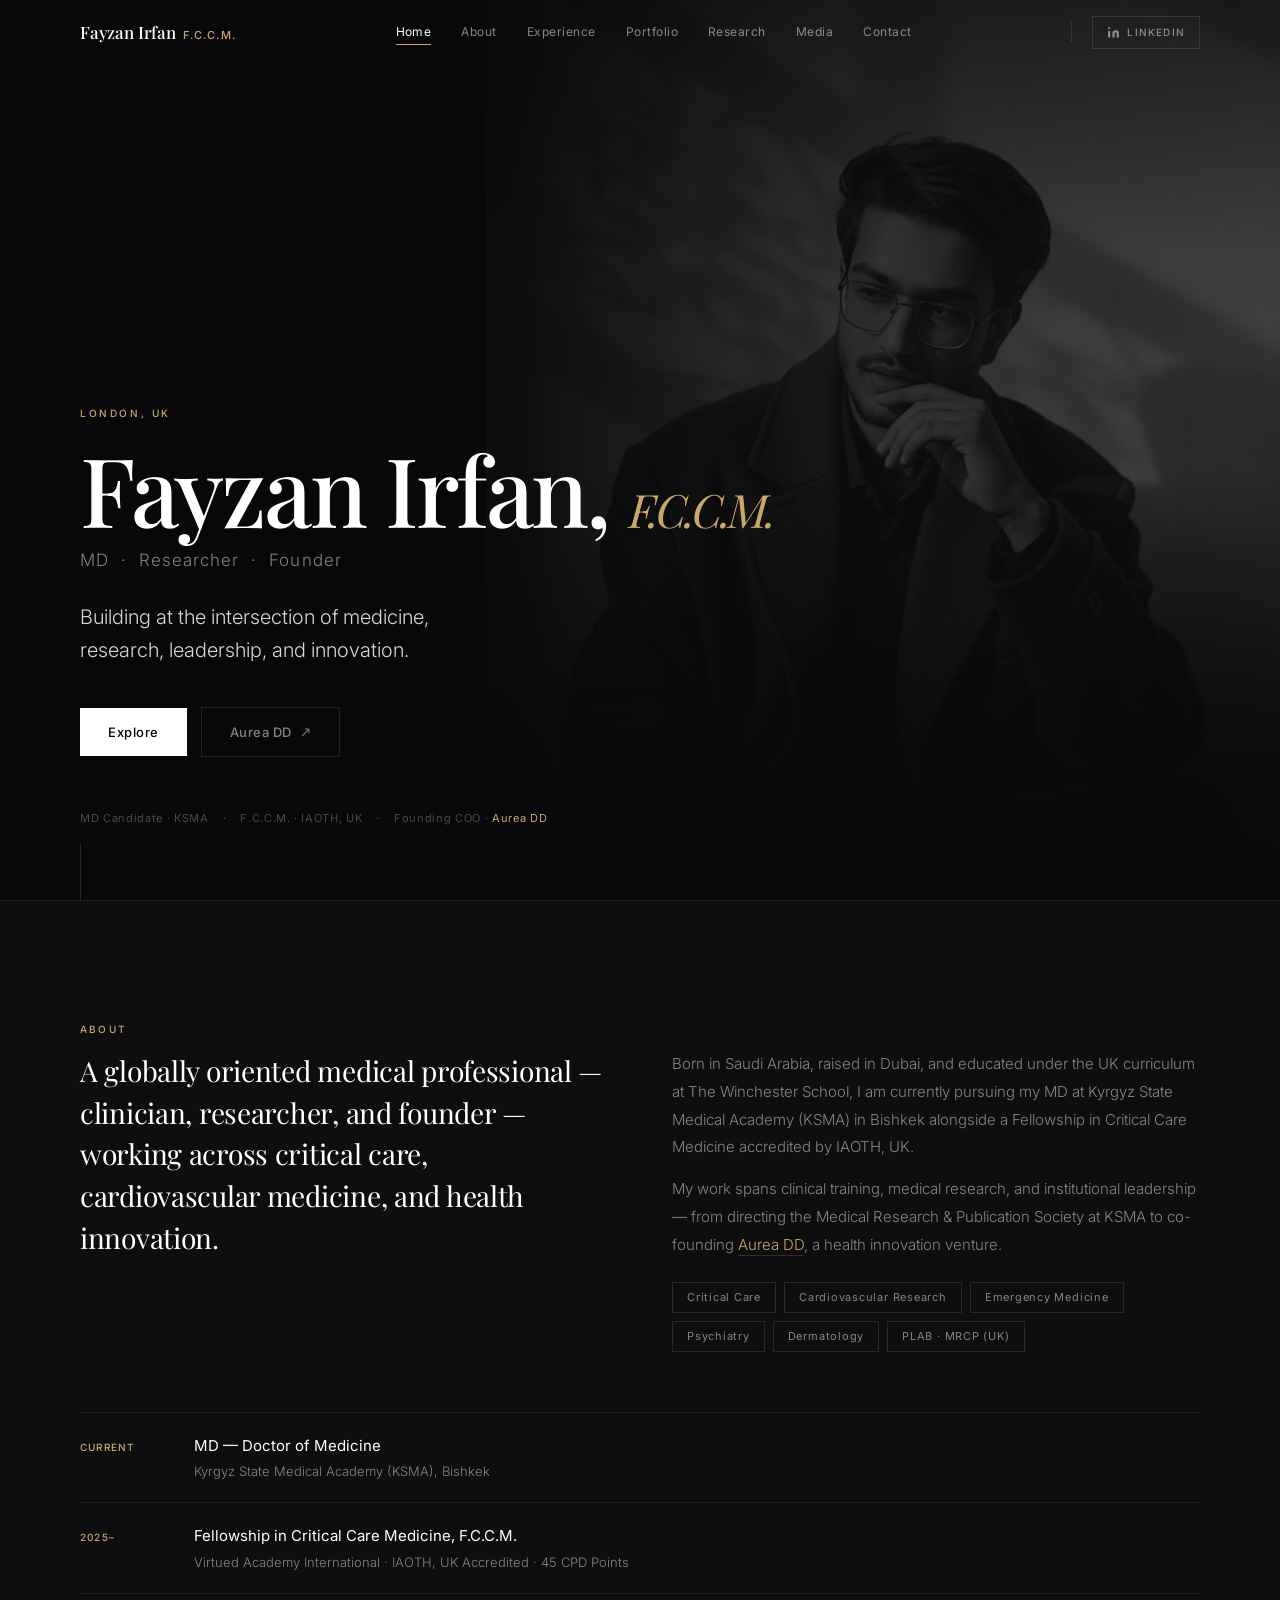
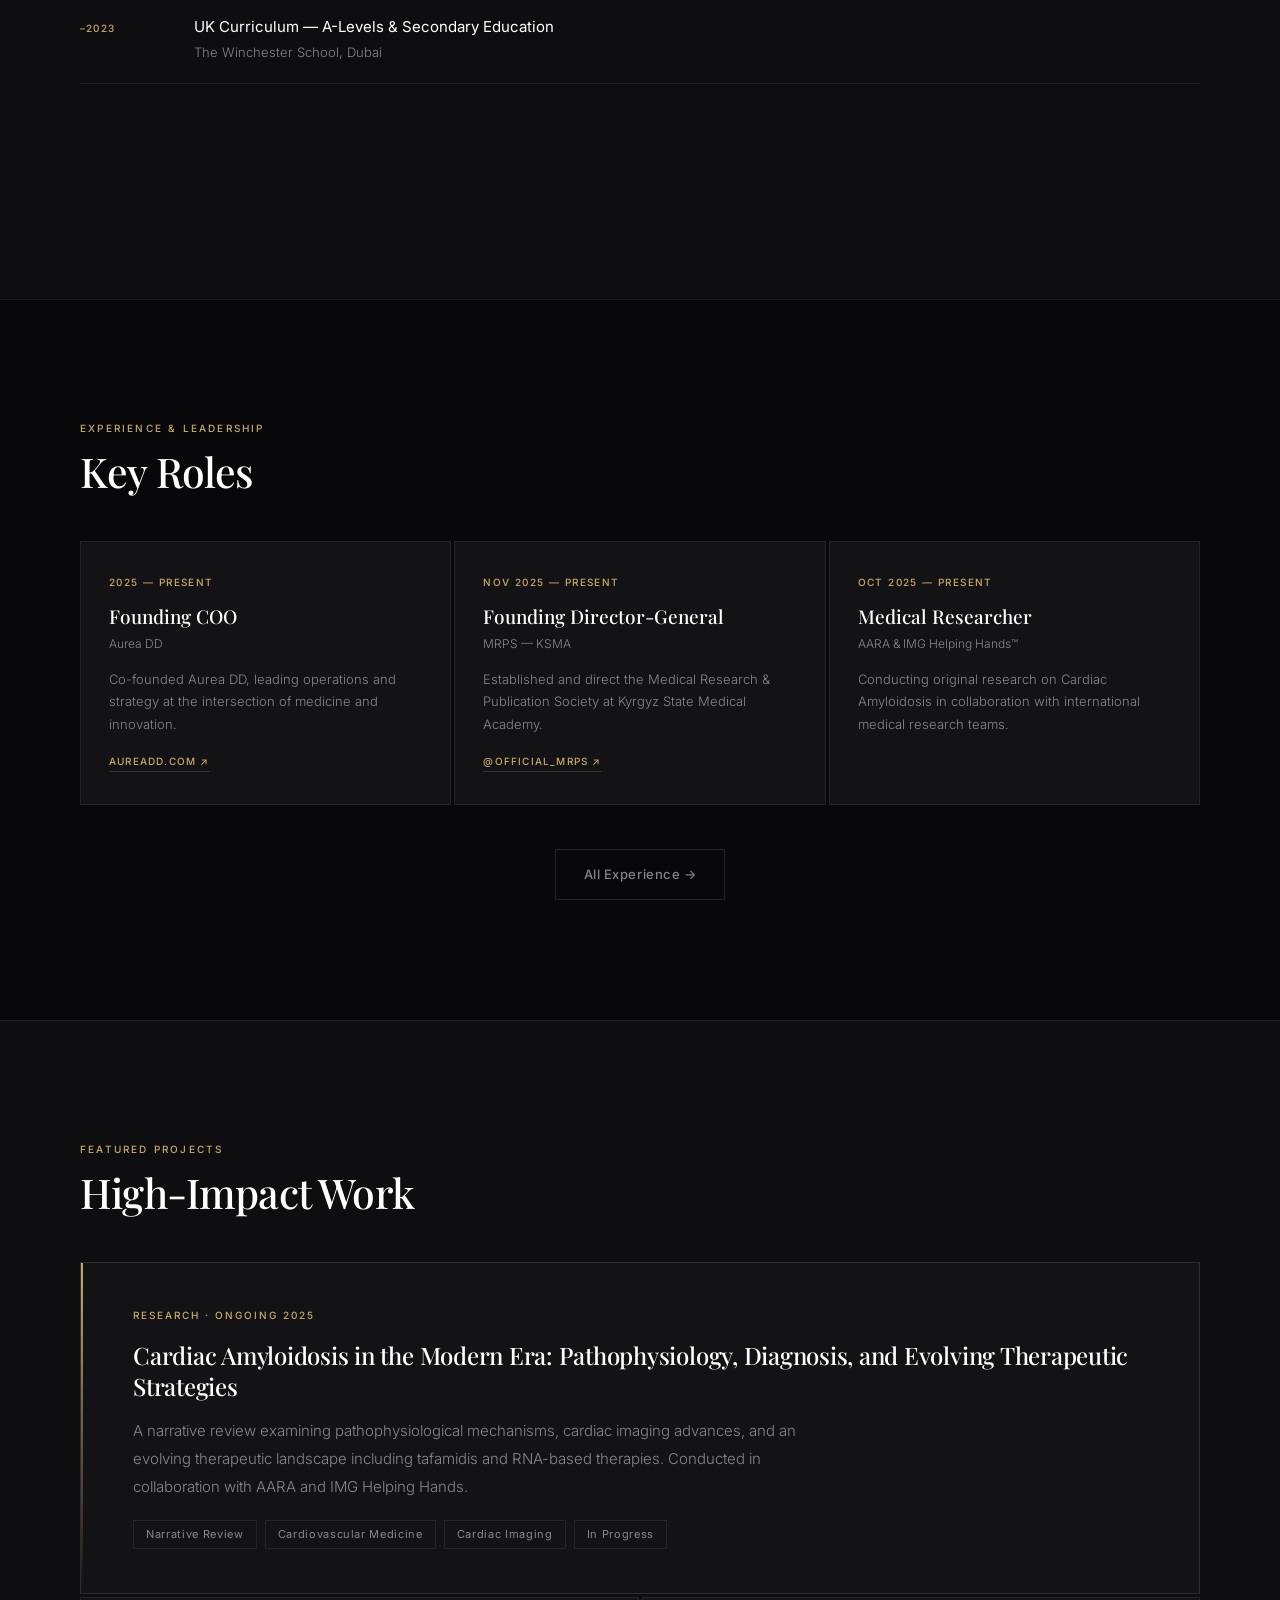
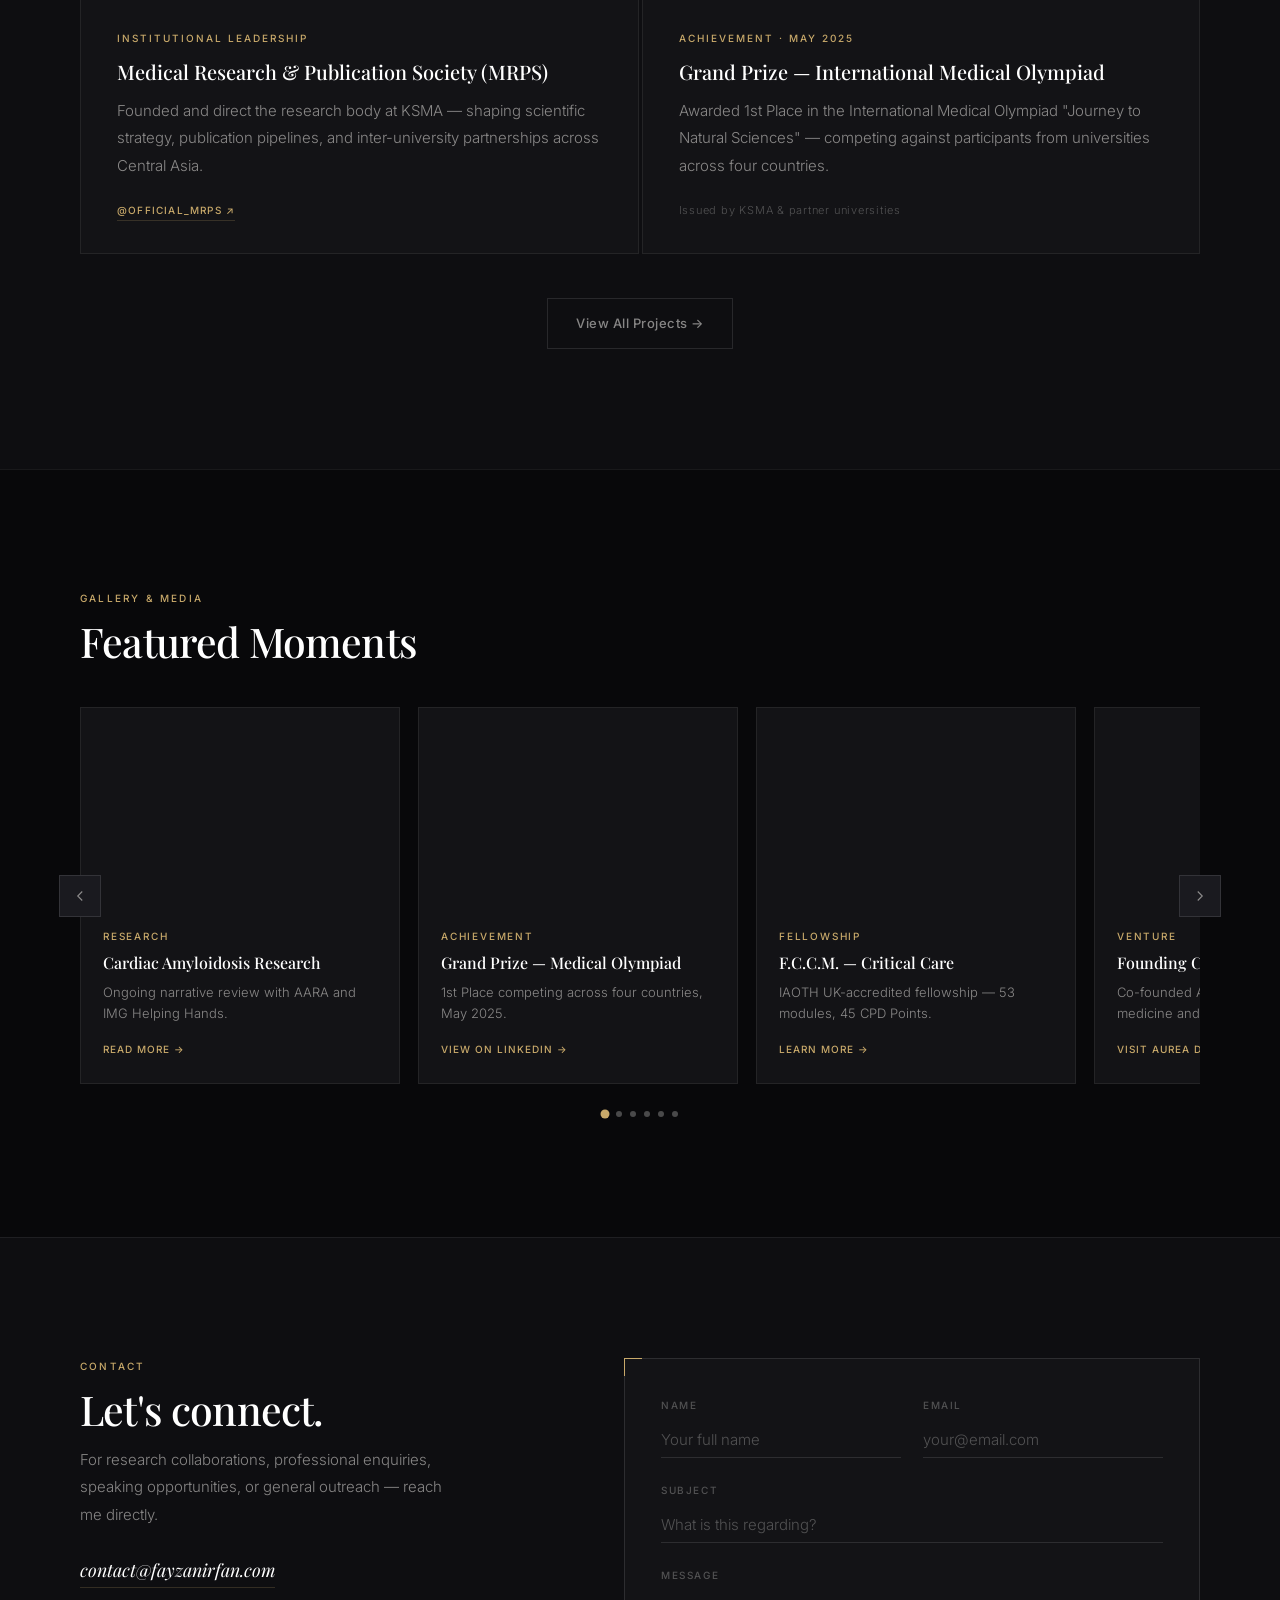
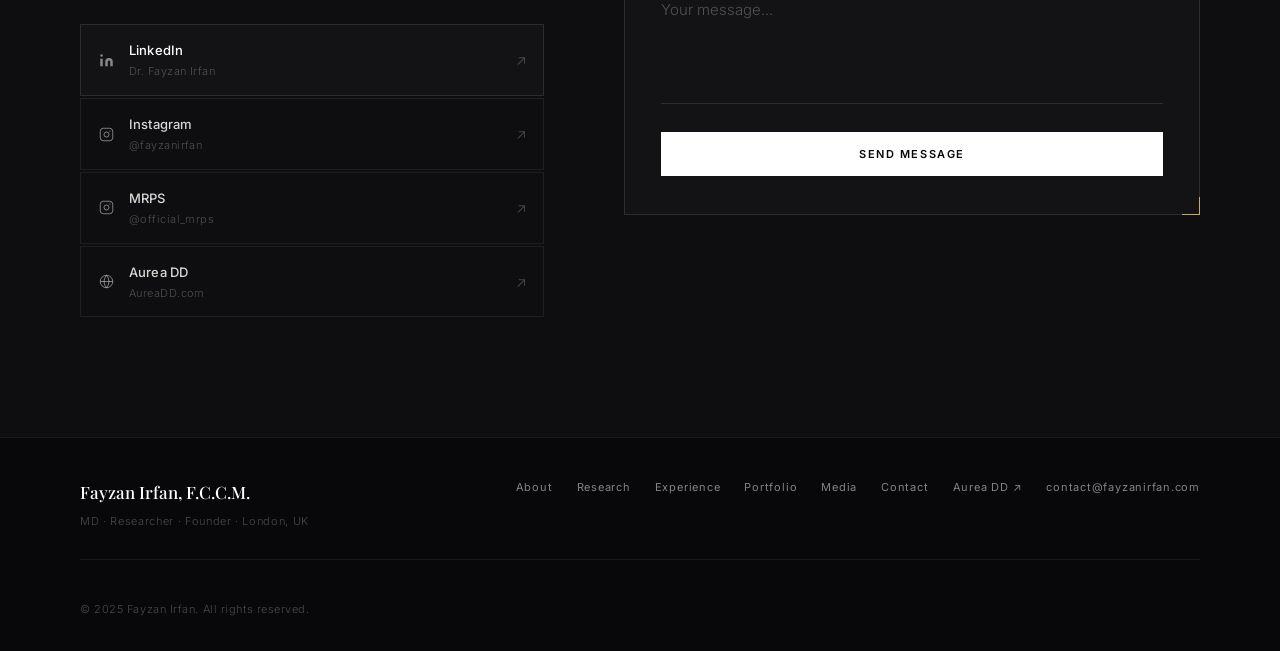
==== commit 8d2a5a8d: "multi-page-little-changes" ====
--- a/index.html
+++ b/index.html
@@ -24,9 +24,10 @@
     <nav class="nav__pages" aria-label="Site pages">
       <a href="index.html"               class="nav__page active">Home</a>
       <a href="#hp-about"         class="nav__page">About</a>
+      <a href="#hp-experience"    class="nav__page">Experience</a>
+      <a href="#hp-projects"     class="nav__page">Portfolio</a>
+      <!-- <a href="pages/portfolio.html"     class="nav__page">Portfolio</a> -->
       <a href="pages/research.html"      class="nav__page">Research</a>
-      <a href="#hp-experience"    class="nav__page">Experience</a>
-      <a href="pages/portfolio.html"     class="nav__page">Portfolio</a>
       <a href="pages/media.html"         class="nav__page">Media</a>
       <a href="pages/contact.html"       class="nav__page">Contact</a>
     </nav>
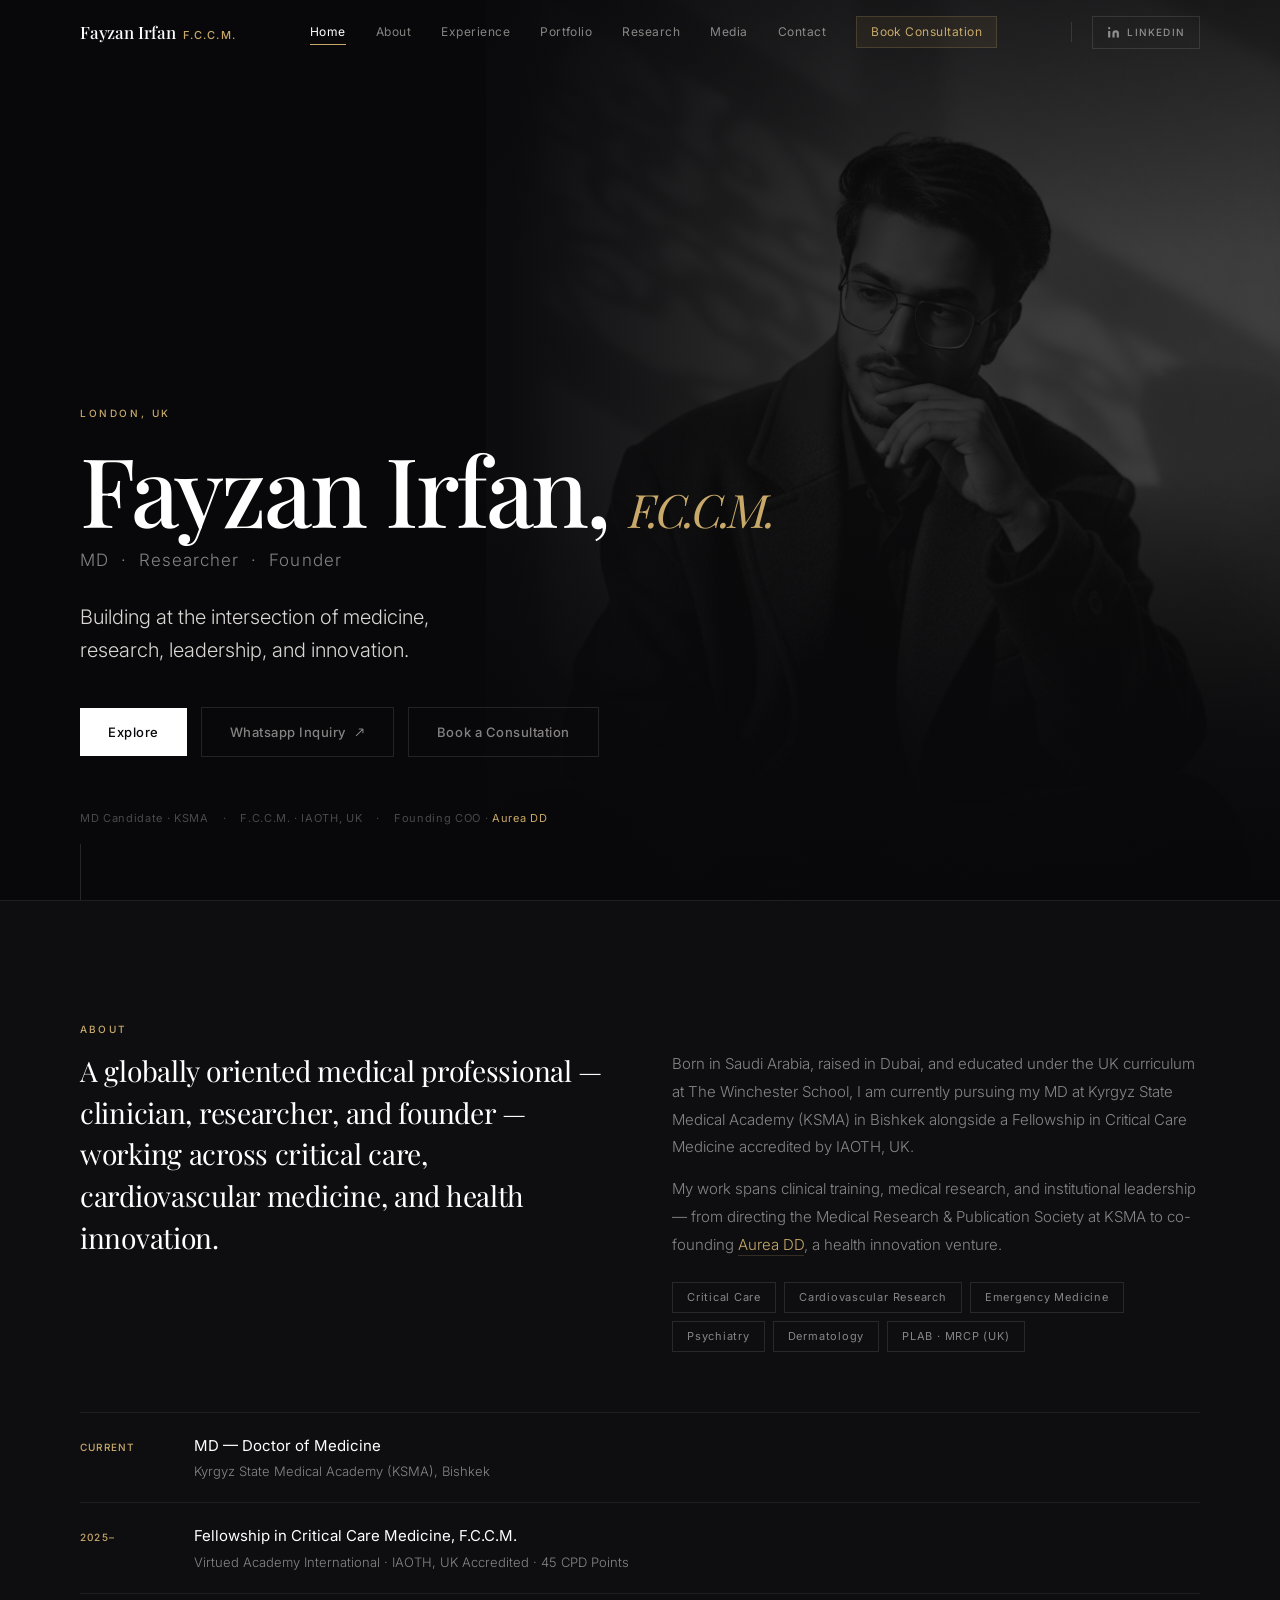
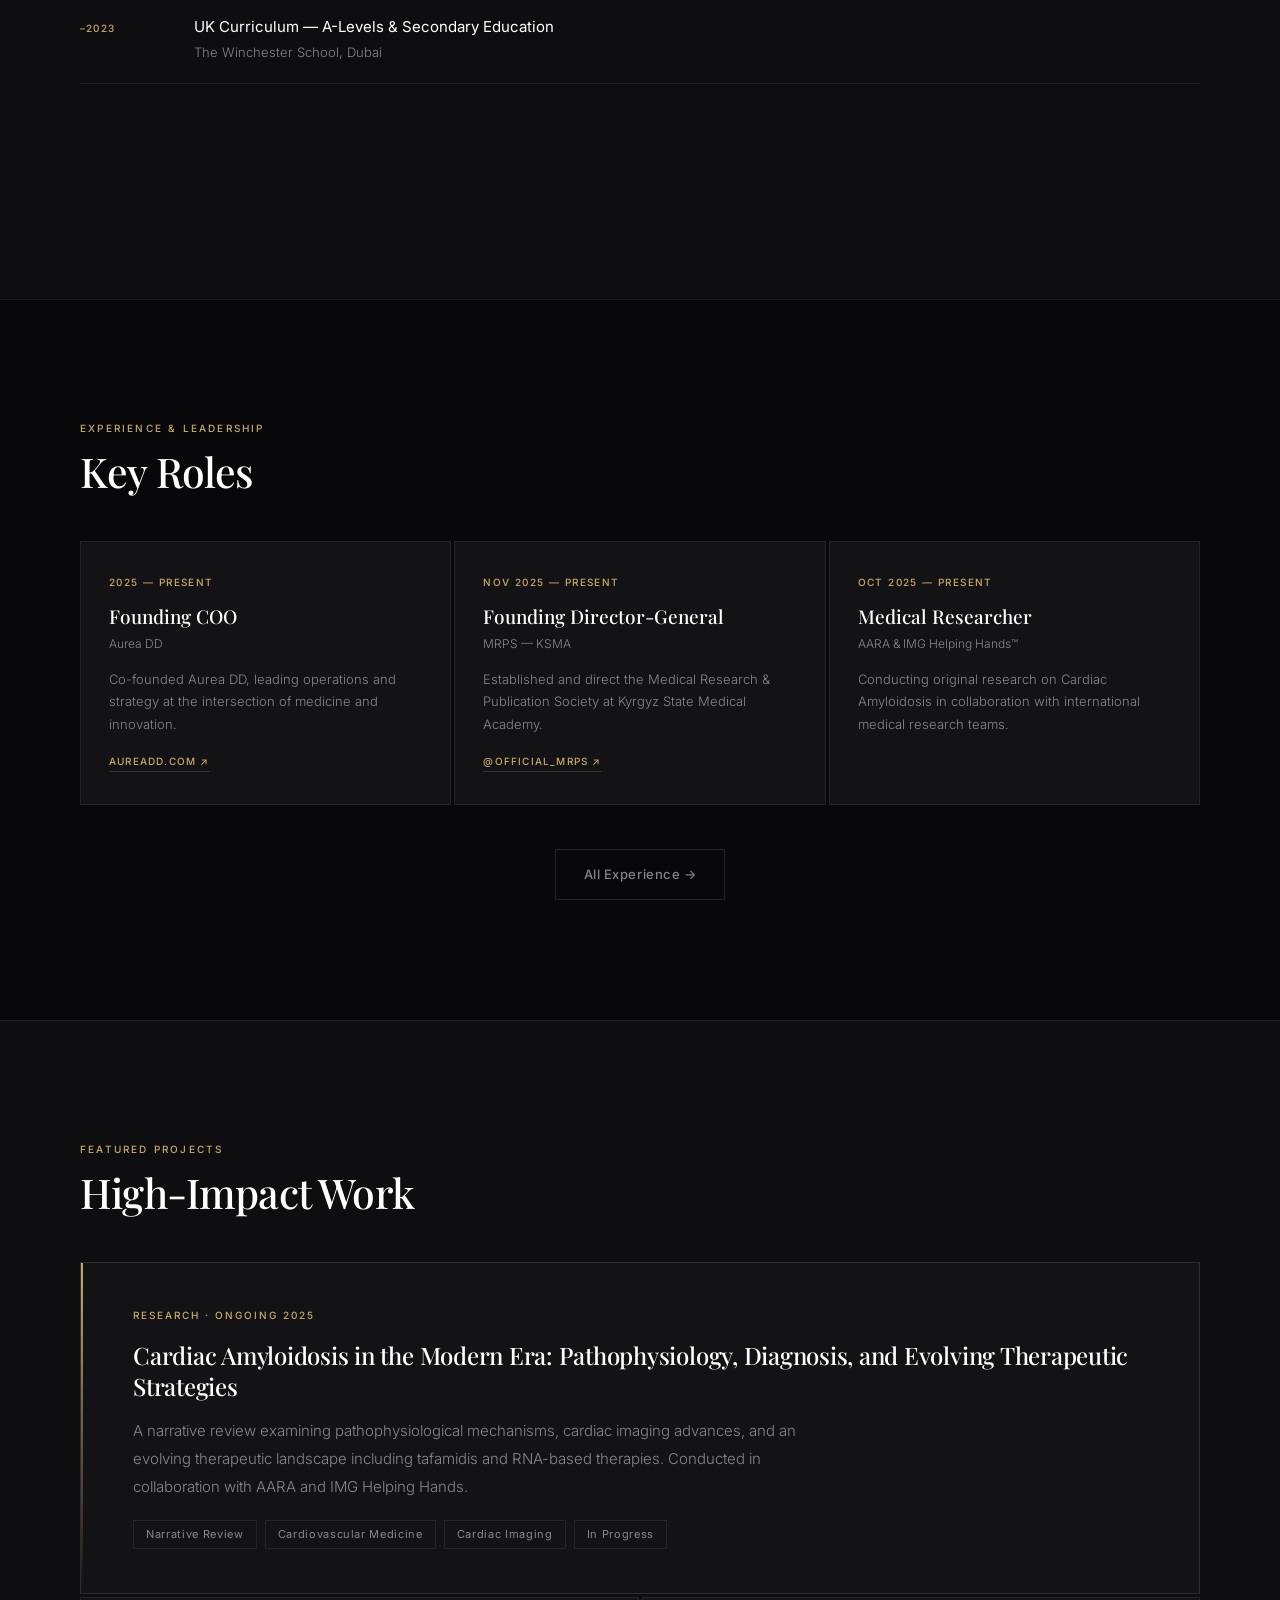
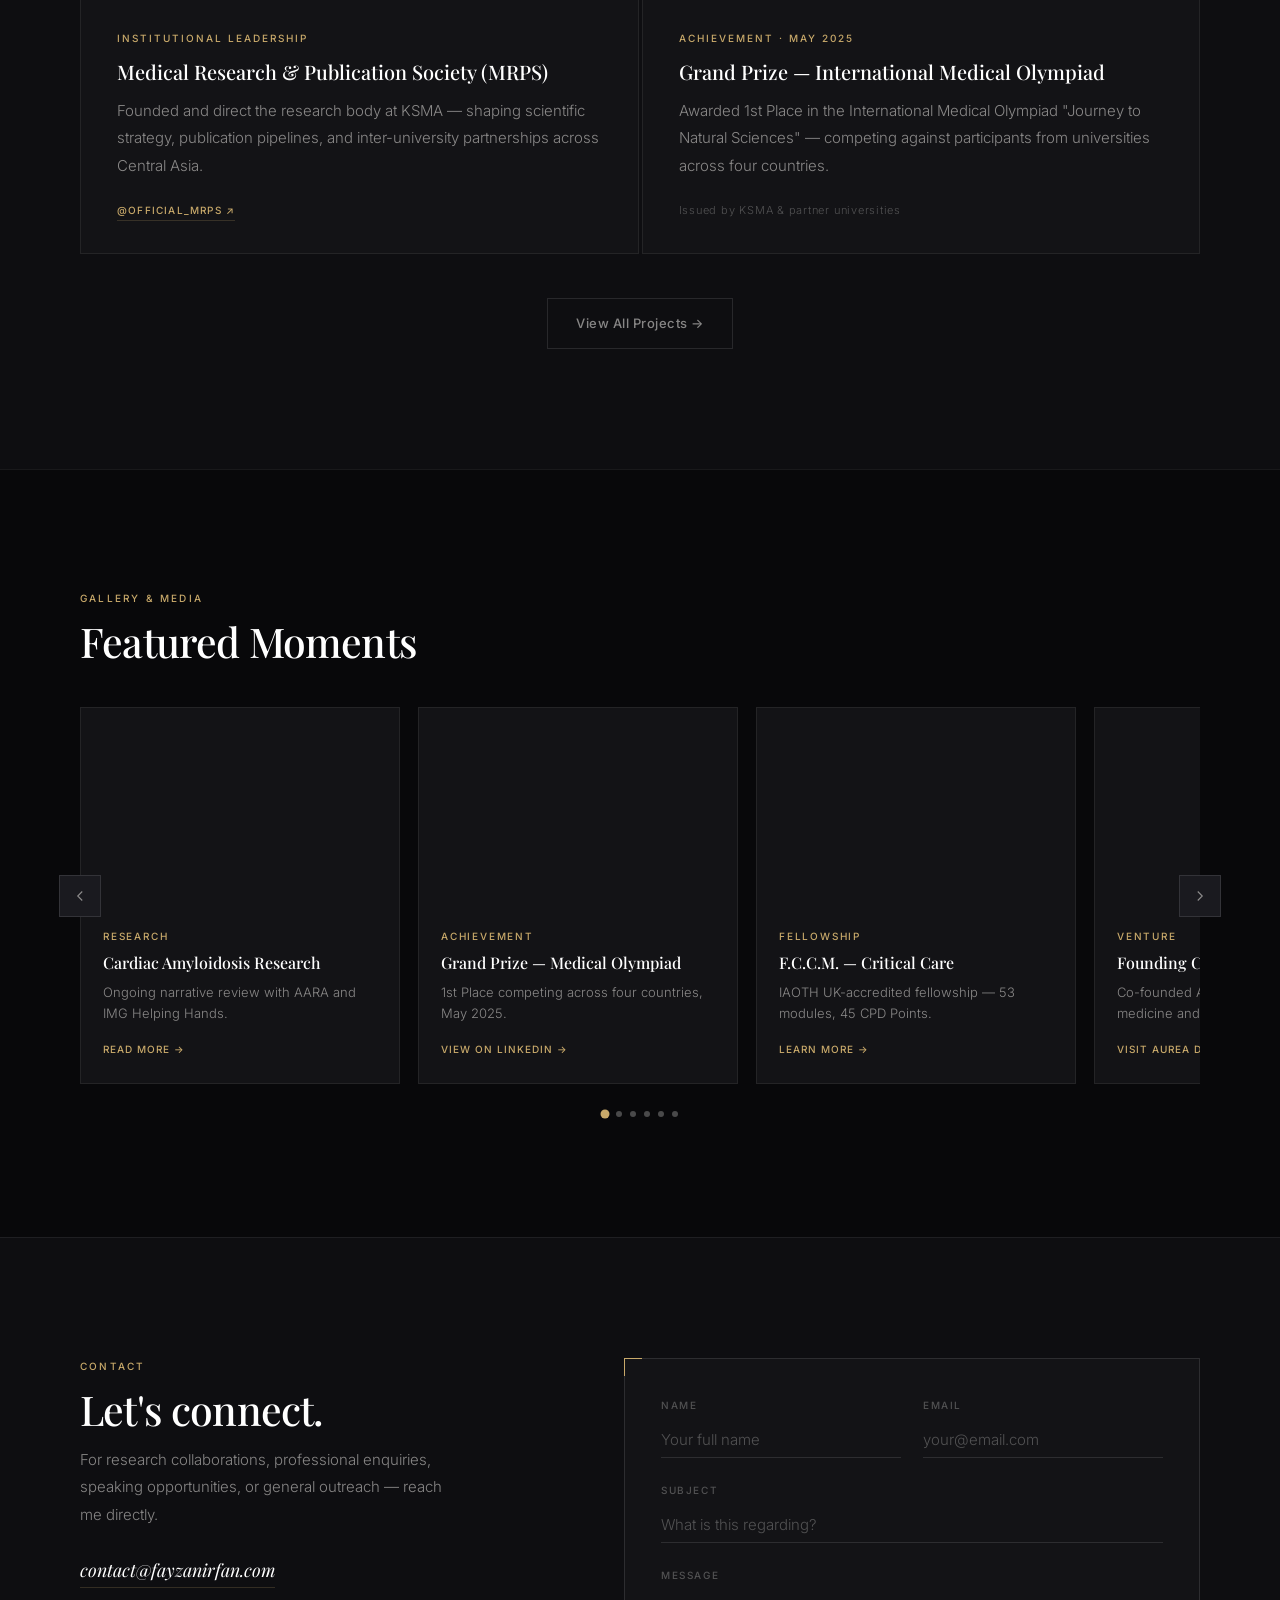
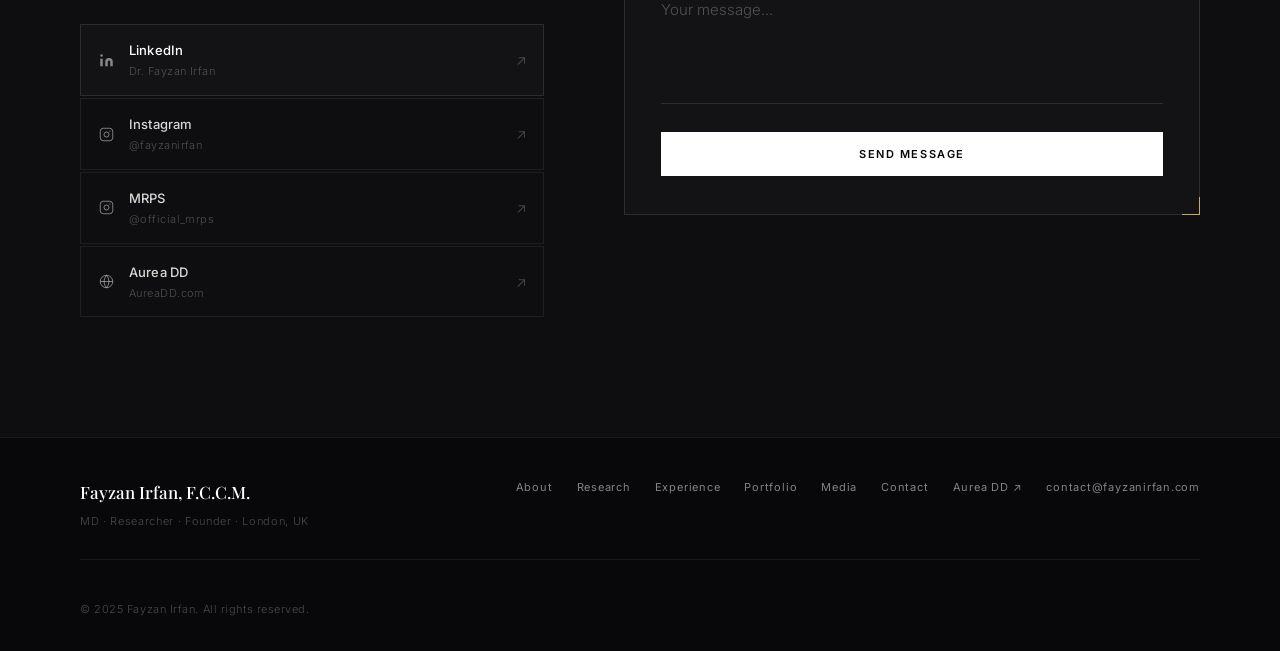
==== commit eb29512d: "Book consultation" ====
--- a/index.html
+++ b/index.html
@@ -30,6 +30,7 @@
       <a href="pages/research.html"      class="nav__page">Research</a>
       <a href="pages/media.html"         class="nav__page">Media</a>
       <a href="pages/contact.html"       class="nav__page">Contact</a>
+      <a href="pages/consultation.html" class="nav__page nav__page--consult">Book Consultation</a>
     </nav>
 
     <div class="nav__right">
@@ -62,6 +63,7 @@
   <a href="pages/portfolio.html"     class="nav__drawer-link">Portfolio</a>
   <a href="pages/media.html"         class="nav__drawer-link">Media</a>
   <a href="pages/contact.html"       class="nav__drawer-link">Contact</a>
+  <a href="consultation.html" class="nav__drawer-link">Book Consultation</a>
 </div>
 
 <!-- ════════════════ HERO ════════════════ -->
@@ -82,9 +84,12 @@
     <p class="hero__statement">Building at the intersection of medicine,<br/> research, leadership, and innovation.</p>
     <div class="hero__actions">
       <a href="#hp-about" class="btn btn--solid">Explore</a>
-      <a href="https://AureaDD.com" target="_blank" rel="noopener" class="btn btn--ghost">
-        Aurea DD
+      <a href="https://wa.me/996708996669" target="_blank" rel="noopener" class="btn btn--ghost">
+        Whatsapp Inquiry
         <svg viewBox="0 0 16 16" fill="none" stroke="currentColor" stroke-width="1.5" width="11" height="11"><path d="M3 13L13 3M13 3H7M13 3v6"/></svg>
+      </a>
+      <a href="pages/consultation.html" class="btn btn--ghost">
+      Book a Consultation
       </a>
     </div>
     <div class="hero__strip">
--- a/style.css
+++ b/style.css
@@ -724,4 +724,420 @@
   .g-card{flex:0 0 88vw}
   .footer__logos{flex-wrap:wrap}
   .page-hero{padding:calc(var(--nav-h) + 48px) var(--pad) 56px}
+}
+
+/* ═══════════════════════════════════════════════════════════
+   CONSULTATION PAGE  —  style-additions.css
+   Add this entire block to the END of style.css
+   (before the closing responsive @media blocks, or after)
+═══════════════════════════════════════════════════════════ */
+
+/* ── Nav: Book Consultation pill ──────────────────────── */
+.nav__page--consult {
+  color: var(--gold) !important;
+  padding: 5px 14px;
+  border: 1px solid var(--gold-border);
+  background: var(--gold-faint);
+  transition: background .22s, color .22s, border-color .22s;
+}
+.nav__page--consult:hover,
+.nav__page--consult.active {
+  background: rgba(200,169,106,0.14);
+  border-color: var(--gold);
+  color: var(--gold-lt) !important;
+}
+.nav__page--consult::after { display: none; }
+
+/* ── Consultation Fee Banner ──────────────────────────── */
+.consult-fee-banner {
+  display: inline-block;
+  max-width: 640px;
+  width: 100%;
+}
+.consult-fee-banner__inner {
+  display: flex;
+  align-items: center;
+  justify-content: space-between;
+  gap: 32px;
+  padding: 28px 36px;
+  background: var(--surface);
+  border: 1px solid var(--border-med);
+  position: relative;
+}
+.consult-fee-banner__inner::before,
+.consult-fee-banner__inner::after {
+  content: '';
+  position: absolute;
+  width: 16px;
+  height: 16px;
+}
+.consult-fee-banner__inner::before {
+  top: -1px; left: -1px;
+  border-top: 1px solid var(--gold);
+  border-left: 1px solid var(--gold);
+}
+.consult-fee-banner__inner::after {
+  bottom: -1px; right: -1px;
+  border-bottom: 1px solid var(--gold);
+  border-right: 1px solid var(--gold);
+}
+.consult-fee-banner__price {
+  display: flex;
+  align-items: baseline;
+  gap: 10px;
+  margin-bottom: 6px;
+}
+.consult-fee-banner__inr {
+  font-family: 'Playfair Display', serif;
+  font-size: clamp(28px, 3vw, 40px);
+  font-weight: 500;
+  color: var(--white);
+  letter-spacing: -.02em;
+}
+.consult-fee-banner__sep {
+  color: var(--text-3);
+  font-size: 18px;
+}
+.consult-fee-banner__usd {
+  font-size: 16px;
+  font-weight: 300;
+  color: var(--text-2);
+}
+.consult-fee-banner__note {
+  font-size: 11px;
+  font-weight: 300;
+  letter-spacing: .05em;
+  color: var(--text-3);
+}
+.consult-fee-banner__cta {
+  flex-shrink: 0;
+  white-space: nowrap;
+}
+
+/* ── Services grid ────────────────────────────────────── */
+.consult-services {
+  display: grid;
+  grid-template-columns: repeat(3, 1fr);
+  gap: 3px;
+}
+.consult-service {
+  display: flex;
+  align-items: flex-start;
+  gap: 16px;
+  padding: 28px 26px;
+  background: var(--surface);
+  border: 1px solid var(--border);
+  transition: border-color .28s, background .28s;
+}
+.consult-service:hover {
+  border-color: var(--gold-border);
+  background: var(--surface-2);
+}
+.consult-service--alert {
+  border-color: rgba(248,113,113,0.18);
+  background: rgba(248,113,113,0.04);
+}
+.consult-service--alert:hover {
+  border-color: rgba(248,113,113,0.35);
+  background: rgba(248,113,113,0.07);
+}
+.consult-service__icon {
+  color: var(--gold);
+  flex-shrink: 0;
+  margin-top: 2px;
+}
+.consult-service__title {
+  font-family: 'Playfair Display', serif;
+  font-size: 16px;
+  font-weight: 500;
+  color: var(--white);
+  line-height: 1.3;
+  margin-bottom: 8px;
+}
+.consult-service__desc {
+  font-size: 13px;
+  line-height: 1.72;
+}
+
+/* ── Flow steps ───────────────────────────────────────── */
+.consult-flow {
+  display: flex;
+  align-items: flex-start;
+  gap: 0;
+  flex-wrap: wrap;
+}
+.consult-step {
+  flex: 1;
+  min-width: 160px;
+  padding: 32px 28px;
+  background: var(--surface);
+  border: 1px solid var(--border);
+  transition: border-color .28s;
+}
+.consult-step:hover { border-color: var(--gold-border); }
+.consult-step__num {
+  font-family: 'Playfair Display', serif;
+  font-size: 36px;
+  font-weight: 500;
+  color: var(--gold);
+  opacity: .35;
+  margin-bottom: 14px;
+  line-height: 1;
+}
+.consult-step__title {
+  font-family: 'Playfair Display', serif;
+  font-size: 17px;
+  font-weight: 500;
+  color: var(--white);
+  margin-bottom: 8px;
+}
+.consult-step__arrow {
+  display: flex;
+  align-items: center;
+  padding: 0 4px;
+  color: var(--text-3);
+  flex-shrink: 0;
+  align-self: center;
+}
+
+/* ── Consultation form ────────────────────────────────── */
+.consult-form-wrap {
+  max-width: 820px;
+}
+.consult-cf {
+  padding: 44px 48px;
+}
+
+/* Select field */
+.consult-select {
+  background: transparent;
+  border: none;
+  border-bottom: 1px solid var(--border-med);
+  padding: 8px 0;
+  color: var(--white);
+  font-family: 'Inter', sans-serif;
+  font-size: 15px;
+  font-weight: 300;
+  outline: none;
+  width: 100%;
+  cursor: pointer;
+  appearance: none;
+  -webkit-appearance: none;
+  transition: border-color .25s;
+}
+.consult-select:focus { border-bottom-color: var(--gold); }
+.consult-select option {
+  background: var(--ink-2);
+  color: var(--white);
+}
+.consult-select-field {
+  position: relative;
+}
+.consult-select-field::after {
+  content: '';
+  position: absolute;
+  right: 0;
+  bottom: 14px;
+  width: 6px;
+  height: 6px;
+  border-right: 1px solid var(--text-3);
+  border-bottom: 1px solid var(--text-3);
+  transform: rotate(45deg);
+  pointer-events: none;
+}
+
+/* Checkbox */
+.consult-checkbox-field {
+  margin-bottom: 22px;
+}
+.consult-checkbox {
+  display: flex;
+  align-items: flex-start;
+  gap: 12px;
+  cursor: pointer;
+}
+.consult-checkbox input[type="checkbox"] {
+  position: absolute;
+  opacity: 0;
+  width: 0;
+  height: 0;
+}
+.consult-checkbox__box {
+  width: 18px;
+  height: 18px;
+  border: 1px solid var(--border-med);
+  background: transparent;
+  flex-shrink: 0;
+  margin-top: 1px;
+  display: flex;
+  align-items: center;
+  justify-content: center;
+  transition: border-color .2s, background .2s;
+  position: relative;
+}
+.consult-checkbox input:checked + .consult-checkbox__box {
+  border-color: var(--gold);
+  background: var(--gold-faint);
+}
+.consult-checkbox input:checked + .consult-checkbox__box::after {
+  content: '';
+  display: block;
+  width: 5px;
+  height: 9px;
+  border-right: 1.5px solid var(--gold);
+  border-bottom: 1.5px solid var(--gold);
+  transform: rotate(45deg) translateY(-1px);
+}
+.consult-checkbox__label {
+  font-size: 13px;
+  font-weight: 300;
+  color: var(--text-2);
+  line-height: 1.65;
+}
+.consult-checkbox-err {
+  font-size: 10px;
+  color: var(--red);
+  letter-spacing: .04em;
+  margin-top: 6px;
+  display: block;
+}
+
+/* Emergency warning block */
+.consult-emergency-warn {
+  display: flex;
+  align-items: flex-start;
+  gap: 14px;
+  padding: 18px 20px;
+  background: rgba(248,113,113,0.07);
+  border: 1px solid rgba(248,113,113,0.28);
+  margin-bottom: 22px;
+  animation: fadeUp .35s var(--ease);
+}
+.consult-emergency-warn svg { color: var(--red); flex-shrink: 0; margin-top: 2px; }
+.consult-emergency-warn strong { font-size: 14px; font-weight: 600; color: var(--red); display: block; margin-bottom: 4px; }
+.consult-emergency-warn p { font-size: 12px; font-weight: 300; line-height: 1.65; color: var(--text-2); }
+
+/* Submit button — WhatsApp style */
+.consult-submit {
+  display: flex;
+  align-items: center;
+  justify-content: center;
+  gap: 10px;
+  width: 100%;
+  padding: 16px 22px;
+  margin-top: 8px;
+  background: #25D366;
+  color: #fff;
+  font-size: 12px;
+  font-weight: 600;
+  letter-spacing: .1em;
+  text-transform: uppercase;
+  border: none;
+  transition: background .2s, transform .2s, box-shadow .2s;
+}
+.consult-submit:hover {
+  background: #1ebe5d;
+  transform: translateY(-1px);
+  box-shadow: 0 8px 28px rgba(37,211,102,0.22);
+}
+.consult-form-note {
+  font-size: 11px;
+  font-weight: 300;
+  color: var(--text-3);
+  letter-spacing: .04em;
+  text-align: center;
+  margin-top: 12px;
+}
+
+/* ── Testimonials ─────────────────────────────────────── */
+.consult-testimonials {
+  display: grid;
+  grid-template-columns: repeat(3, 1fr);
+  gap: 3px;
+}
+.consult-testi {
+  padding: 36px 32px;
+  background: var(--surface);
+  border: 1px solid var(--border);
+  transition: border-color .28s, background .28s;
+  position: relative;
+}
+.consult-testi::before {
+  content: '\201C';
+  position: absolute;
+  top: 20px;
+  right: 28px;
+  font-family: 'Playfair Display', serif;
+  font-size: 64px;
+  color: var(--gold);
+  opacity: .15;
+  line-height: 1;
+}
+.consult-testi:hover { border-color: var(--gold-border); background: var(--surface-2); }
+.consult-testi__stars {
+  font-size: 13px;
+  color: var(--gold);
+  letter-spacing: 2px;
+  margin-bottom: 16px;
+}
+.consult-testi__quote {
+  font-family: 'Playfair Display', serif;
+  font-size: 15px;
+  font-weight: 400;
+  font-style: italic;
+  line-height: 1.7;
+  color: var(--text);
+  margin-bottom: 22px;
+}
+.consult-testi__author {
+  display: flex;
+  flex-direction: column;
+  gap: 2px;
+}
+.consult-testi__name {
+  font-size: 12px;
+  font-weight: 600;
+  letter-spacing: .08em;
+  text-transform: uppercase;
+  color: var(--white);
+}
+.consult-testi__meta {
+  font-size: 11px;
+  font-weight: 300;
+  letter-spacing: .06em;
+  color: var(--text-3);
+}
+
+/* ── Legal disclaimer in footer ───────────────────────── */
+.consult-legal-disclaimer {
+  max-width: 1340px;
+  margin: 0 auto 16px;
+  font-size: 11px;
+  font-weight: 300;
+  line-height: 1.7;
+  letter-spacing: .03em;
+  color: var(--text-3);
+  padding: 12px 16px;
+  border: 1px solid rgba(248,113,113,0.14);
+  background: rgba(248,113,113,0.03);
+}
+
+/* ── Responsive ───────────────────────────────────────── */
+@media (max-width: 1024px) {
+  .consult-services { grid-template-columns: repeat(2, 1fr); }
+  .consult-testimonials { grid-template-columns: repeat(2, 1fr); }
+  .consult-cf { padding: 36px 32px; }
+  .consult-fee-banner__inner { flex-direction: column; align-items: flex-start; gap: 20px; }
+}
+@media (max-width: 768px) {
+  .consult-services { grid-template-columns: 1fr; }
+  .consult-testimonials { grid-template-columns: 1fr; }
+  .consult-step { min-width: 100%; flex: 0 0 100%; }
+  .consult-step__arrow { transform: rotate(90deg); padding: 8px 0; align-self: center; width: 100%; justify-content: center; }
+  .consult-flow { flex-direction: column; }
+  .consult-cf { padding: 28px 20px; }
+  .nav__page--consult { padding: 4px 10px; font-size: 11px; }
+}
+@media (max-width: 480px) {
+  .consult-fee-banner__inr { font-size: 28px; }
 }
